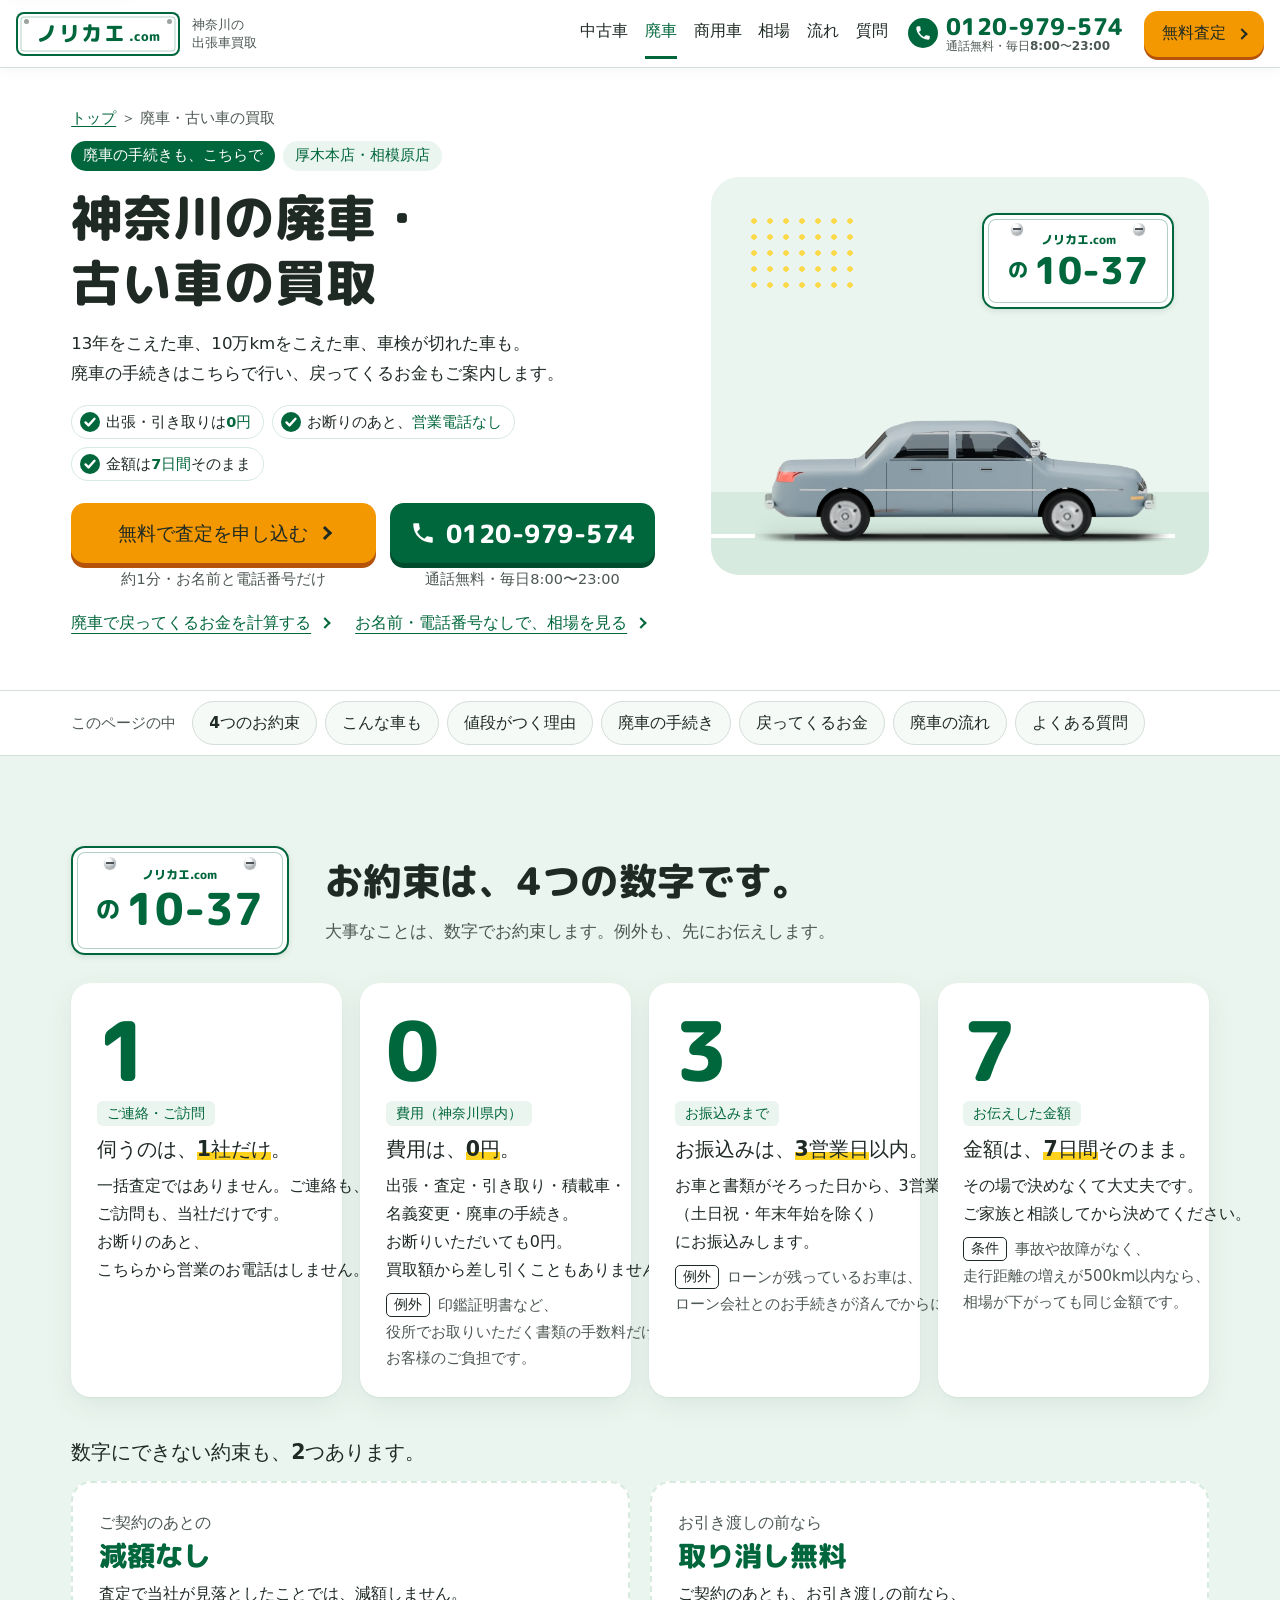
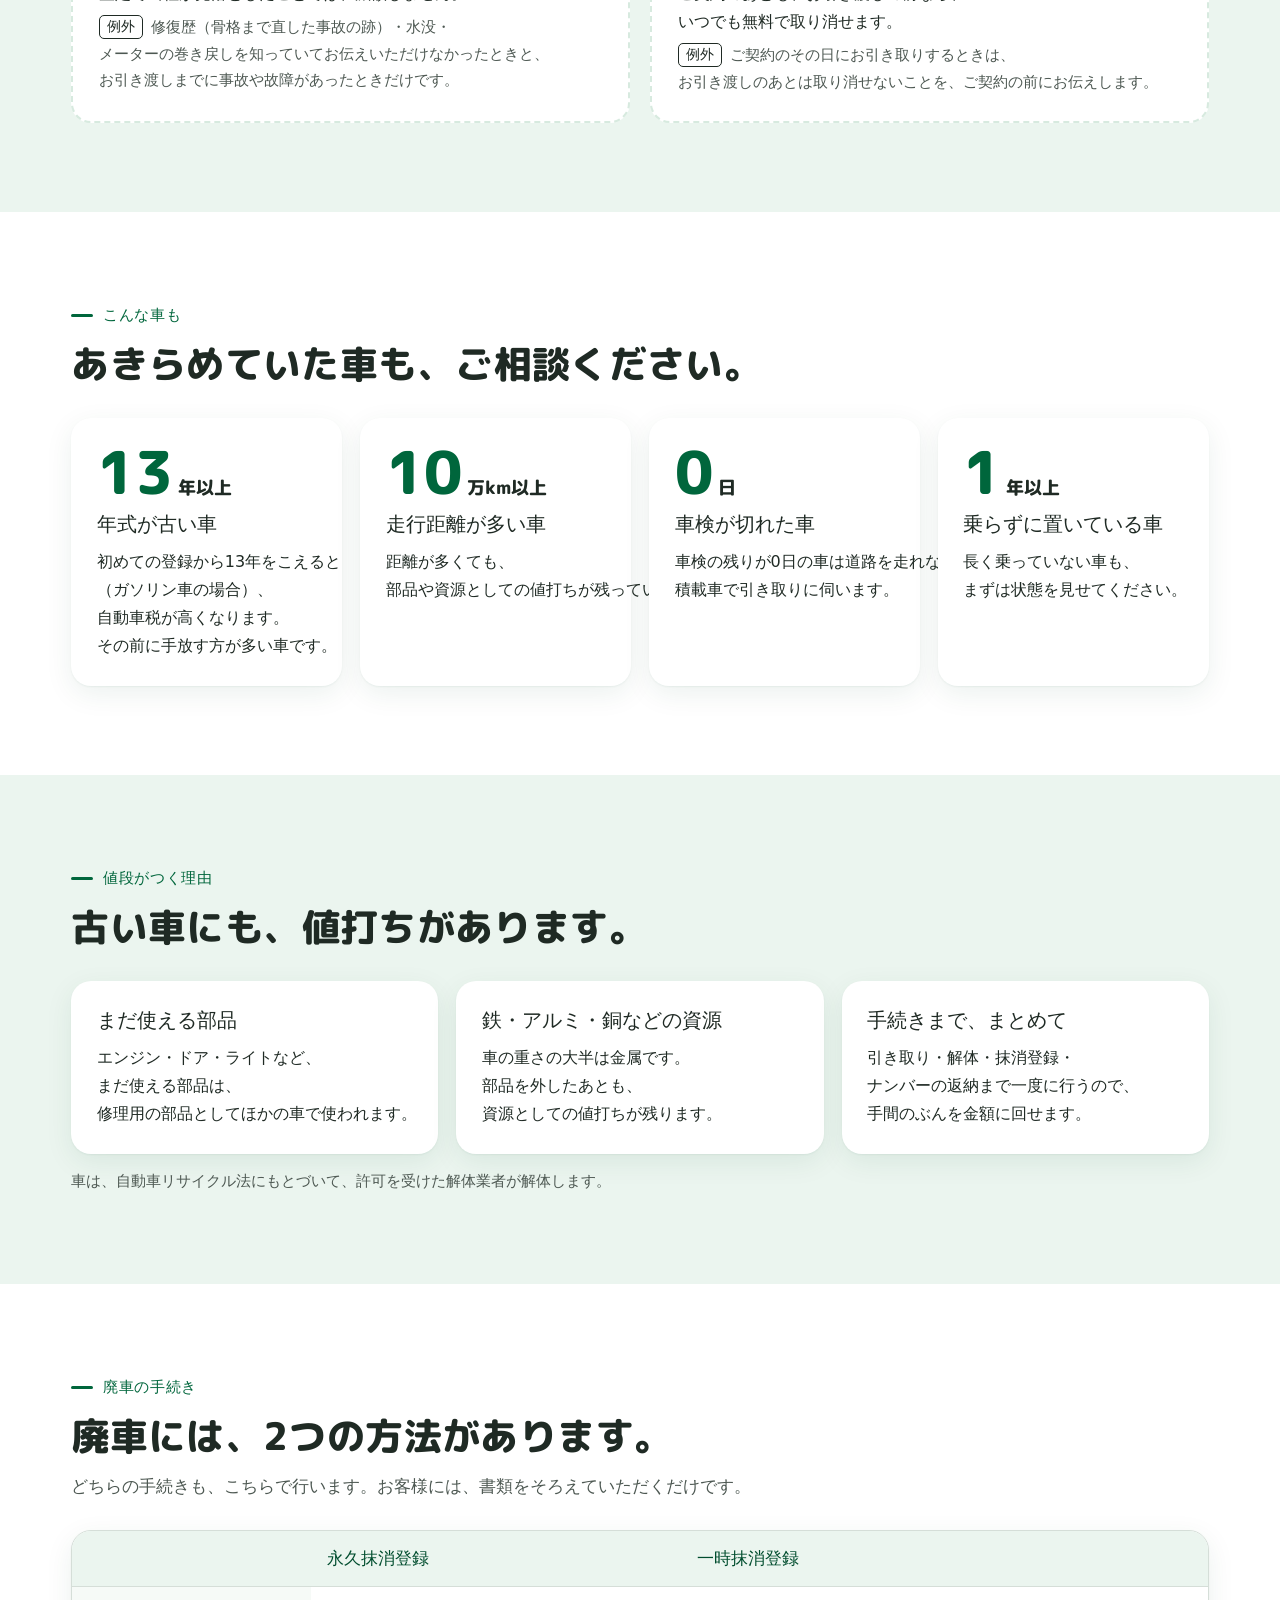
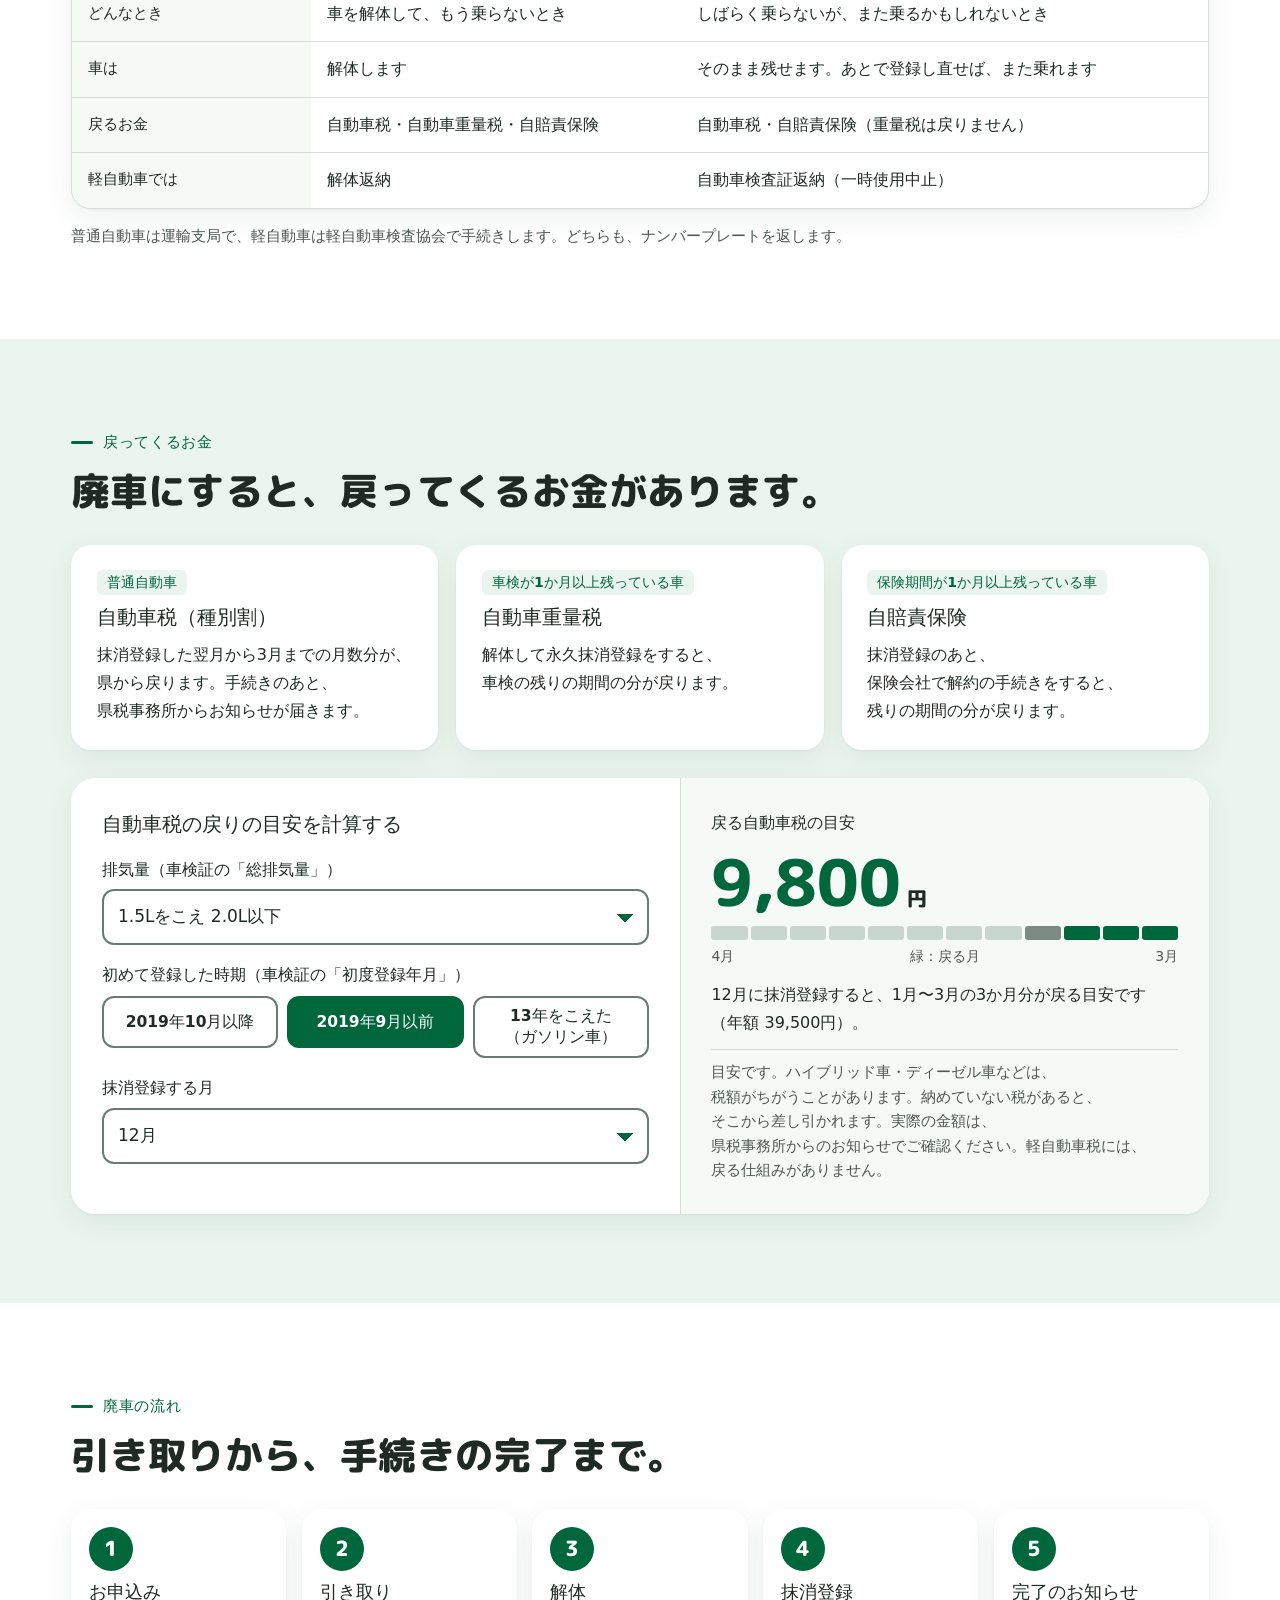
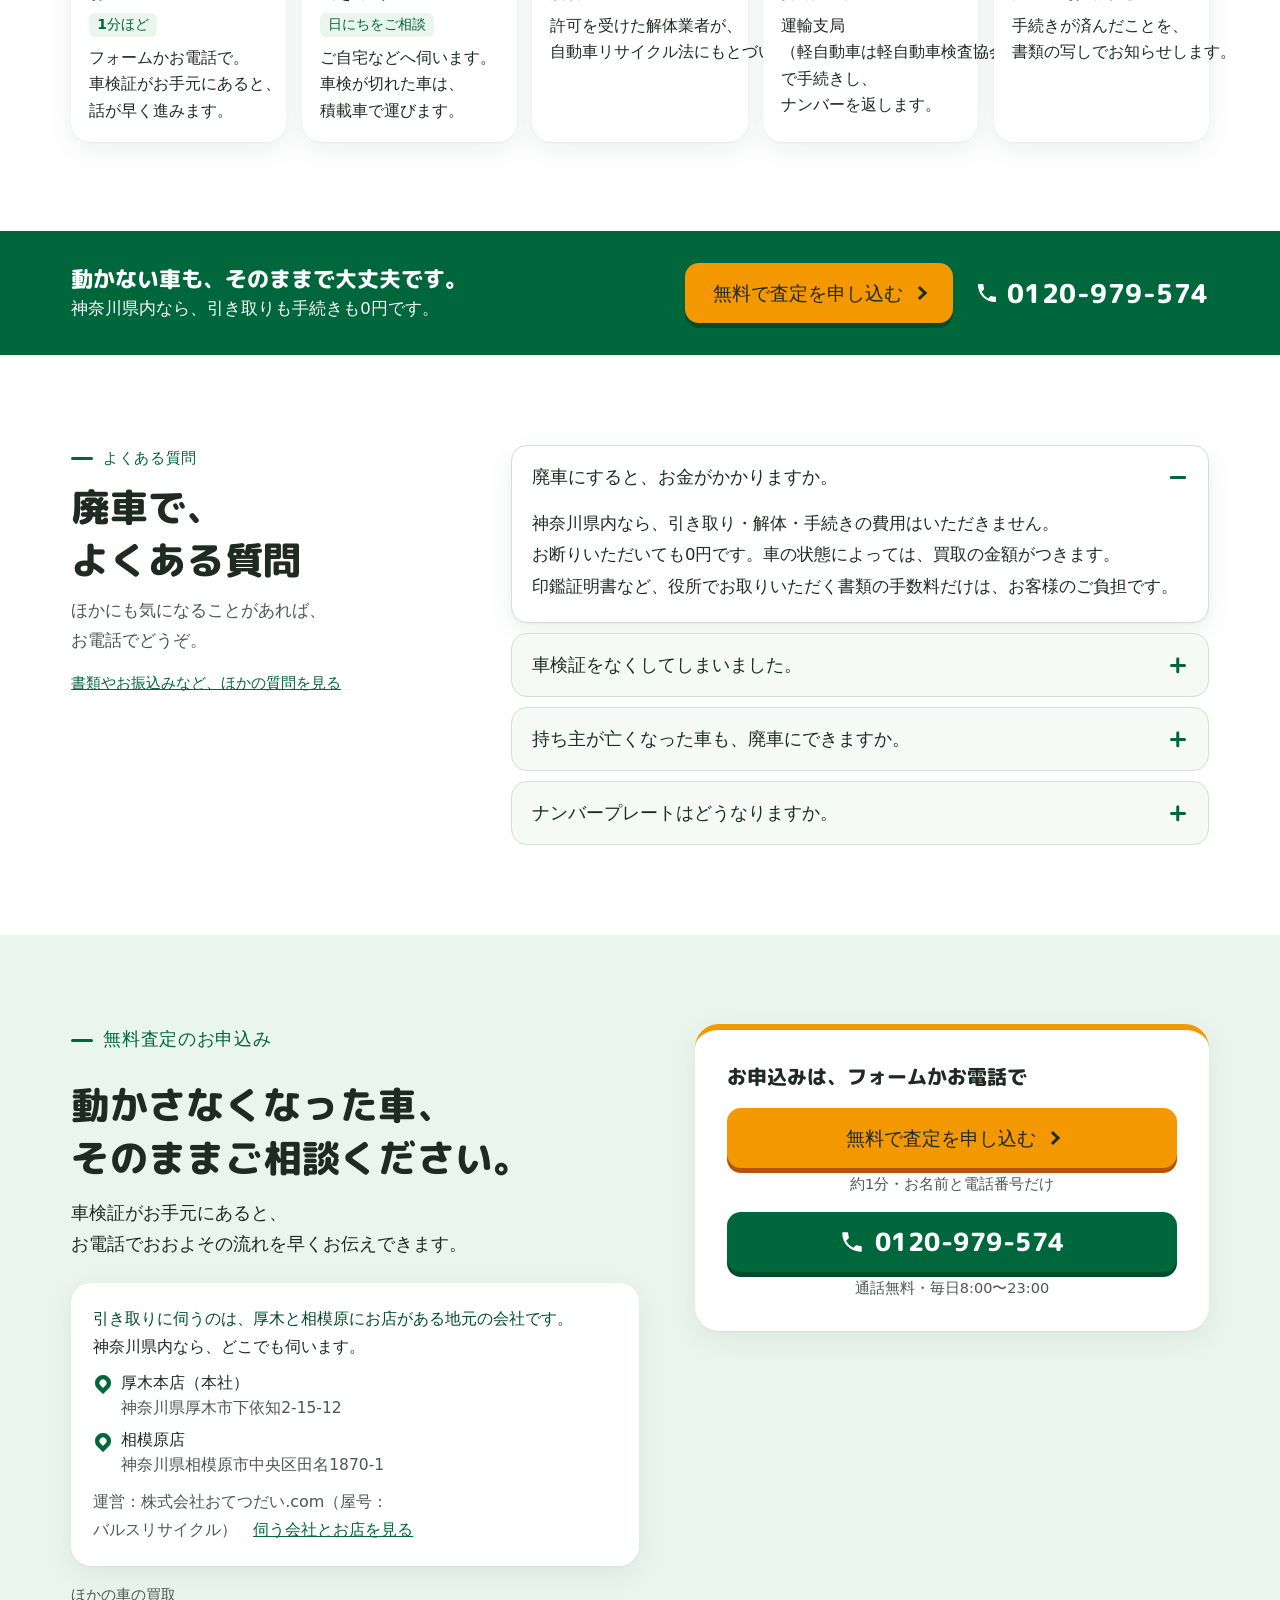
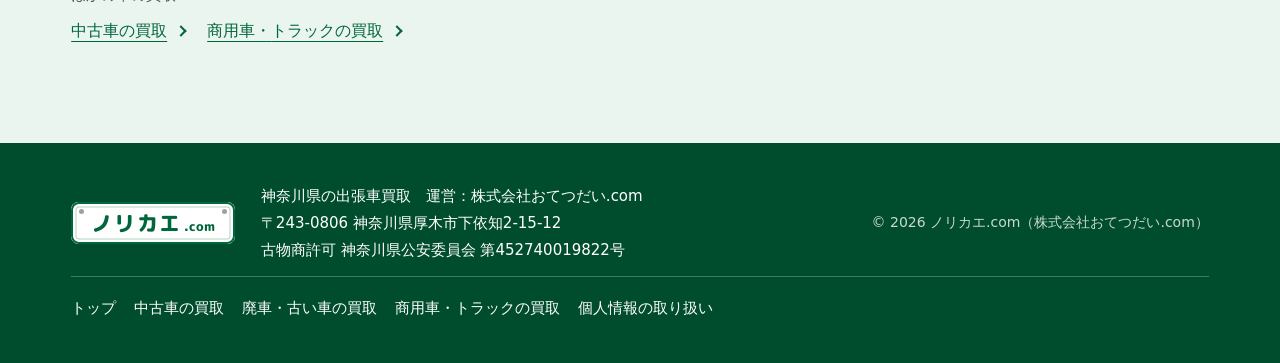
==== haisha.html @ e05e596d "ノリカエ.com 確認用ページ（第12版・写真の切りかえ3.8秒） Co-Authored-By: Claude Opus 5.5 <noreply@anthropic.com>" ====
<!doctype html>
<html lang="ja" class="no-line">
<head>
<meta charset="utf-8">
<meta name="viewport" content="width=device-width,initial-scale=1,viewport-fit=cover">
<title>神奈川の廃車買取｜厚木・相模原から引き取り0円｜ノリカエ.com</title>
<meta name="claude:viewport-fit-sides" content="cover">
<meta name="description" content="神奈川県の廃車買取。厚木本店・相模原店から県内どこでも伺い、動かない車も引き取り0円。13年をこえた車、10万kmをこえた車、車検が切れた車も買い取ります。廃車の手続き（抹消登録）はこちらで行い、戻ってくる自動車税などもご案内します。運営：株式会社おてつだい.com">
<meta property="og:type" content="website">
<meta property="og:site_name" content="ノリカエ.com">
<meta property="og:locale" content="ja_JP">
<meta property="og:title" content="神奈川の廃車買取｜厚木・相模原から引き取り0円｜ノリカエ.com">
<meta property="og:description" content="厚木本店・相模原店から、神奈川県内どこでも伺います。動かない車も引き取り0円。廃車の手続きと、戻ってくるお金もご案内します。">
<meta name="robots" content="noindex,nofollow">
<link rel="icon" href="assets/icon.svg" type="image/svg+xml">
<link rel="preconnect" href="https://fonts.googleapis.com">
<link rel="preconnect" href="https://fonts.gstatic.com" crossorigin>
<link rel="stylesheet" href="https://fonts.googleapis.com/css2?family=M+PLUS+Rounded+1c:wght@800&display=swap">
<link rel="stylesheet" href="assets/site.css">
<link rel="stylesheet" href="assets/page.css">
<script>(function(){var d=document.documentElement,c=navigator.connection;d.lang=d.lang||'ja';d.classList.add('js','no-line');if(c&&c.saveData)d.classList.add('save');if(matchMedia('(prefers-reduced-motion: no-preference)').matches&&!(c&&c.saveData))d.classList.add('motion')})();</script>
</head>
<body data-kind="廃車・動かない車">

<svg width="0" height="0" style="position:absolute" aria-hidden="true"><symbol id="i-tel" viewBox="0 0 24 24"><path d="M6.6 10.8a15.2 15.2 0 0 0 6.6 6.6l2.2-2.2c.3-.3.7-.4 1-.2 1.1.4 2.3.6 3.6.6.6 0 1 .4 1 1V20c0 .6-.4 1-1 1A17 17 0 0 1 3 4c0-.6.4-1 1-1h3.5c.6 0 1 .4 1 1 0 1.3.2 2.5.6 3.6.1.3 0 .7-.2 1z" fill="currentColor"/></symbol></svg>

<a class="skip" href="#main">本文へ移動</a>

<header class="bar">
  <a class="bar-logo" href="index.html" aria-label="ノリカエ.com トップページへ">
    <span class="logo" aria-hidden="true"><i></i><i></i><span class="logo-t">ノリカエ<small>.com</small></span></span>
    <span class="bar-by">神奈川の<br>出張車買取</span>
  </a>
  <nav class="bar-nav" aria-label="サイトの案内">
    <a href="usedcar.html">中古車</a><a href="haisha.html" aria-current="page">廃車</a><a href="truck.html">商用車</a><a href="index.html#price">相場</a><a href="index.html#flow">流れ</a><a href="index.html#faq">質問</a>
  </nav>
  <a class="bar-tel" href="tel:0120979574" data-track="tel"><svg class="ic" aria-hidden="true"><use href="#i-tel"/></svg><span><span class="tel-no">0120-979-574</span><small>通話無料・毎日8:00〜23:00</small></span></a>
  <a class="btn btn-go bar-cta" href="index.html#apply" data-apply>無料査定</a>
  <a class="bar-call" href="tel:0120979574" data-track="tel"><svg class="ic" aria-hidden="true"><use href="#i-tel"/></svg><span>電話</span></a>
  <details class="bar-menu">
    <summary>メニュー</summary>
    <nav class="bar-panel" aria-label="メニュー"><a href="index.html">トップ</a><a href="index.html#price">相場を見る</a><a href="index.html#shop">伺う会社とお店</a><a href="usedcar.html">中古車の買取</a><a href="haisha.html" aria-current="page">廃車・古い車の買取</a><a href="truck.html">商用車・トラックの買取</a><a href="index.html#flow">売るまでの流れ</a><a href="index.html#area">伺える地域</a><a href="index.html#faq">よくある質問</a><a href="index.html#company">運営会社</a></nav>
  </details>
</header>

<main id="main">

<section class="phero" aria-labelledby="page-title">
  <div class="wrap ph-grid">
    <div class="ph-copy">
      <p class="crumbs"><a href="index.html">トップ</a> ＞ 廃車・古い車の買取</p>
      <p class="ph-tag"><span>廃車の手続きも、こちらで</span><span>厚木本店・相模原店</span></p>
      <h1 id="page-title">神奈川の廃車・古い車の買取</h1>
      <p class="ph-lead">13年をこえた車、10万kmをこえた車、車検が切れた車も。廃車の手続きはこちらで行い、戻ってくるお金もご案内します。</p>
      <ul class="trust" aria-label="ノリカエ.comのお約束から">
        <li>出張・引き取りは<b>0円</b></li><li>お断りのあと、<b>営業電話なし</b></li><li>金額は<b>7日間</b>そのまま</li>
      </ul>
      <div class="ph-acts">
        <div class="act">
          <a class="btn btn-go" href="index.html#apply" data-apply>無料で査定を申し込む</a>
          <p class="act-note">約1分・お名前と電話番号だけ</p>
        </div>
        <div class="act">
          <a class="btn btn-tel" href="tel:0120979574" data-track="tel"><svg class="ic" aria-hidden="true"><use href="#i-tel"/></svg><span class="tel-no">0120-979-574</span></a>
          <p class="act-note">通話無料・毎日8:00〜23:00<span class="night" hidden>（ただいま受付時間外です。フォームは24時間受け付けます）</span></p>
        </div>
      </div>
      <p class="ph-links"><a href="#refund">廃車で戻ってくるお金を計算する</a><a href="index.html#price">お名前・電話番号なしで、相場を見る</a></p>
    </div>
    <div class="ph-art" aria-hidden="true">
      <i class="ph-dots"></i>
      <div class="pl pl-white ph-plate"><i class="bolt b-l"></i><i class="bolt b-r"></i><small>ノリカエ.com</small><b><span class="kana">の</span>10-37</b></div>
      <div class="ph-car ph-car-sedan"><div class="wcar" data-wheels="sedan"><img src="assets/img/sedan-side.webp" width="1400" height="443" alt=""></div></div>
    </div>
  </div>
</section>

<nav class="pnav" aria-label="このページの中">
  <div class="wrap pnav-in">
    <p class="pnav-t">このページの中</p>
    <ul><li><a href="#promise">4つのお約束</a></li><li><a href="#target">こんな車も</a></li><li><a href="#why">値段がつく理由</a></li><li><a href="#procedure">廃車の手続き</a></li><li><a href="#refund">戻ってくるお金</a></li><li><a href="#steps">廃車の流れ</a></li><li><a href="#faq">よくある質問</a></li></ul>
  </div>
</nav>

<section class="promise sec s-mint" id="promise" aria-labelledby="promise-title">
  <div class="wrap">
    <div class="pr-head">
      <div class="pl pl-white pr-plate" aria-hidden="true"><i class="bolt b-l"></i><i class="bolt b-r"></i><small>ノリカエ.com</small><b><span class="kana">の</span>10-37</b></div>
      <div>
        <h2 id="promise-title">お約束は、4つの数字です。</h2>
        <p class="sub">大事なことは、数字でお約束します。例外も、先にお伝えします。</p>
      </div>
    </div>

    <div class="dgs">
      <article class="dg">
        <div class="dg-num" aria-hidden="true" data-final="1">1</div>
        <p class="dg-tag">ご連絡・ご訪問</p>
        <h3>伺うのは、<span class="mk">1社だけ</span>。</h3>
        <p>一括査定ではありません。ご連絡も、ご訪問も、当社だけです。お断りのあと、こちらから営業のお電話はしません。</p>
      </article>
      <article class="dg">
        <div class="dg-num" aria-hidden="true" data-final="0">0</div>
        <p class="dg-tag">費用（神奈川県内）</p>
        <h3>費用は、<span class="mk">0円</span>。</h3>
        <p>出張・査定・引き取り・積載車・名義変更・廃車の手続き。お断りいただいても0円。買取額から差し引くこともありません。</p>
        <p class="ex"><b>例外</b>印鑑証明書など、役所でお取りいただく書類の手数料だけは、お客様のご負担です。</p>
      </article>
      <article class="dg">
        <div class="dg-num" aria-hidden="true" data-final="3">3</div>
        <p class="dg-tag">お振込みまで</p>
        <h3>お振込みは、<span class="mk">3営業日</span>以内。</h3>
        <p>お車と書類がそろった日から、3営業日以内（土日祝・年末年始を除く）にお振込みします。</p>
        <p class="ex"><b>例外</b>ローンが残っているお車は、ローン会社とのお手続きが済んでからになります。</p>
      </article>
      <article class="dg">
        <div class="dg-num" aria-hidden="true" data-final="7">7</div>
        <p class="dg-tag">お伝えした金額</p>
        <h3>金額は、<span class="mk">7日間</span>そのまま。</h3>
        <p>その場で決めなくて大丈夫です。ご家族と相談してから決めてください。</p>
        <p class="ex"><b>条件</b>事故や故障がなく、走行距離の増えが500km以内なら、相場が下がっても同じ金額です。</p>
      </article>
    </div>

    <div class="pr-more">
      <h3 class="pr-more-title">数字にできない約束も、2つあります。</h3>
      <div class="pr-more-grid">
        <div class="pm">
          <p class="pm-t">ご契約のあとの<b>減額なし</b></p>
          <p>査定で当社が見落としたことでは、減額しません。</p>
          <p class="ex"><b>例外</b>修復歴（骨格まで直した事故の跡）・水没・メーターの巻き戻しを知っていてお伝えいただけなかったときと、お引き渡しまでに事故や故障があったときだけです。</p>
        </div>
        <div class="pm">
          <p class="pm-t">お引き渡しの前なら<b>取り消し無料</b></p>
          <p>ご契約のあとも、お引き渡しの前なら、いつでも無料で取り消せます。</p>
          <p class="ex"><b>例外</b>ご契約のその日にお引き取りするときは、お引き渡しのあとは取り消せないことを、ご契約の前にお伝えします。</p>
        </div>
      </div>
    </div>
  </div>
</section>

<section class="sec" id="target" aria-labelledby="target-title">
  <div class="wrap">
    <p class="kick">こんな車も</p>
    <h2 id="target-title">あきらめていた車も、ご相談ください。</h2>
    <div class="cards cards-4">
      <article class="card"><p class="big">13<small>年以上</small></p><h3>年式が古い車</h3><p>初めての登録から13年をこえると（ガソリン車の場合）、自動車税が高くなります。その前に手放す方が多い車です。</p></article>
      <article class="card"><p class="big">10<small>万km以上</small></p><h3>走行距離が多い車</h3><p>距離が多くても、部品や資源としての値打ちが残っています。</p></article>
      <article class="card"><p class="big">0<small>日</small></p><h3>車検が切れた車</h3><p>車検の残りが0日の車は道路を走れないので、積載車で引き取りに伺います。</p></article>
      <article class="card"><p class="big">1<small>年以上</small></p><h3>乗らずに置いている車</h3><p>長く乗っていない車も、まずは状態を見せてください。</p></article>
    </div>
  </div>
</section>

<section class="sec s-mint" id="why" aria-labelledby="why-title">
  <div class="wrap">
    <p class="kick">値段がつく理由</p>
    <h2 id="why-title">古い車にも、値打ちがあります。</h2>
    <div class="cards">
      <article class="card"><h3>まだ使える部品</h3><p>エンジン・ドア・ライトなど、まだ使える部品は、修理用の部品としてほかの車で使われます。</p></article>
      <article class="card"><h3>鉄・アルミ・銅などの資源</h3><p>車の重さの大半は金属です。部品を外したあとも、資源としての値打ちが残ります。</p></article>
      <article class="card"><h3>手続きまで、まとめて</h3><p>引き取り・解体・抹消登録・ナンバーの返納まで一度に行うので、手間のぶんを金額に回せます。</p></article>
    </div>
    <p class="note">車は、自動車リサイクル法にもとづいて、許可を受けた解体業者が解体します。</p>
  </div>
</section>

<section class="sec" id="procedure" aria-labelledby="procedure-title">
  <div class="wrap">
    <p class="kick">廃車の手続き</p>
    <h2 id="procedure-title">廃車には、2つの方法があります。</h2>
    <p class="sub">どちらの手続きも、こちらで行います。お客様には、書類をそろえていただくだけです。</p>
    <div class="tbl-wrap">
      <table class="tbl">
        <thead><tr><td></td><th scope="col">永久抹消登録</th><th scope="col">一時抹消登録</th></tr></thead>
        <tbody>
          <tr><th scope="row">どんなとき</th><td>車を解体して、もう乗らないとき</td><td>しばらく乗らないが、また乗るかもしれないとき</td></tr>
          <tr><th scope="row">車は</th><td>解体します</td><td>そのまま残せます。あとで登録し直せば、また乗れます</td></tr>
          <tr><th scope="row">戻るお金</th><td>自動車税・自動車重量税・自賠責保険</td><td>自動車税・自賠責保険（重量税は戻りません）</td></tr>
          <tr><th scope="row">軽自動車では</th><td>解体返納</td><td>自動車検査証返納（一時使用中止）</td></tr>
        </tbody>
      </table>
    </div>
    <p class="note">普通自動車は運輸支局で、軽自動車は軽自動車検査協会で手続きします。どちらも、ナンバープレートを返します。</p>
  </div>
</section>

<section class="sec s-mint" id="refund" aria-labelledby="refund-title">
  <div class="wrap">
    <p class="kick">戻ってくるお金</p>
    <h2 id="refund-title">廃車にすると、戻ってくるお金があります。</h2>
    <div class="cards">
      <article class="card"><span class="pill">普通自動車</span><h3>自動車税（種別割）</h3><p>抹消登録した翌月から3月までの月数分が、県から戻ります。手続きのあと、県税事務所からお知らせが届きます。</p></article>
      <article class="card"><span class="pill">車検が1か月以上残っている車</span><h3>自動車重量税</h3><p>解体して永久抹消登録をすると、車検の残りの期間の分が戻ります。</p></article>
      <article class="card"><span class="pill">保険期間が1か月以上残っている車</span><h3>自賠責保険</h3><p>抹消登録のあと、保険会社で解約の手続きをすると、残りの期間の分が戻ります。</p></article>
    </div>
    <div class="calc">
      <form class="calc-form" aria-label="自動車税の戻りの目安">
        <h3>自動車税の戻りの目安を計算する</h3>
        <div class="f">
          <label for="c-cc">排気量（車検証の「総排気量」）</label>
          <select id="c-cc" name="cc">
            <option value="0">1.0L以下</option><option value="1">1.0Lをこえ 1.5L以下</option><option value="2" selected>1.5Lをこえ 2.0L以下</option><option value="3">2.0Lをこえ 2.5L以下</option><option value="4">2.5Lをこえ 3.0L以下</option><option value="5">3.0Lをこえ 3.5L以下</option><option value="6">3.5Lをこえ 4.0L以下</option><option value="7">4.0Lをこえ 4.5L以下</option><option value="8">4.5Lをこえ 6.0L以下</option><option value="9">6.0Lをこえる</option>
          </select>
        </div>
        <fieldset>
          <legend>初めて登録した時期（車検証の「初度登録年月」）</legend>
          <div class="ch">
            <label><input type="radio" name="era" value="new" id="c-era-new"><span>2019年10月以降</span></label>
            <label><input type="radio" name="era" value="old" id="c-era-old" checked><span>2019年9月以前</span></label>
            <label><input type="radio" name="era" value="heavy" id="c-era-heavy"><span>13年をこえた（ガソリン車）</span></label>
          </div>
        </fieldset>
        <div class="f">
          <label for="c-month">抹消登録する月</label>
          <select id="c-month" name="month">
            <option value="0">4月</option><option value="1">5月</option><option value="2">6月</option><option value="3">7月</option><option value="4">8月</option><option value="5">9月</option><option value="6">10月</option><option value="7">11月</option><option value="8">12月</option><option value="9">1月</option><option value="10">2月</option><option value="11">3月</option>
          </select>
        </div>
      </form>
      <div class="calc-out">
        <p class="co-label">戻る自動車税の目安</p>
        <p class="co-yen" aria-hidden="true"><span class="odo-n" id="co-n"></span><small>円</small></p>
        <p class="vh" id="co-live" aria-live="polite"></p>
        <div>
          <div class="months" aria-hidden="true"><i></i><i></i><i></i><i></i><i></i><i></i><i></i><i></i><i></i><i></i><i></i><i></i></div>
          <p class="months-cap" aria-hidden="true"><span>4月</span><span>緑：戻る月</span><span>3月</span></p>
        </div>
        <p class="co-detail"></p>
        <p class="co-note">目安です。ハイブリッド車・ディーゼル車などは、税額がちがうことがあります。納めていない税があると、そこから差し引かれます。実際の金額は、県税事務所からのお知らせでご確認ください。軽自動車税には、戻る仕組みがありません。</p>
      </div>
    </div>
  </div>
</section>

<section class="sec" id="steps" aria-labelledby="steps-title">
  <div class="wrap">
    <p class="kick">廃車の流れ</p>
    <h2 id="steps-title">引き取りから、手続きの完了まで。</h2>
    <ol class="steps5">
      <li><b>お申込み</b><span class="when">1分ほど</span><span>フォームかお電話で。車検証がお手元にあると、話が早く進みます。</span></li>
      <li><b>引き取り</b><span class="when">日にちをご相談</span><span>ご自宅などへ伺います。車検が切れた車は、積載車で運びます。</span></li>
      <li><b>解体</b><span>許可を受けた解体業者が、自動車リサイクル法にもとづいて解体します。</span></li>
      <li><b>抹消登録</b><span>運輸支局（軽自動車は軽自動車検査協会）で手続きし、ナンバーを返します。</span></li>
      <li><b>完了のお知らせ</b><span>手続きが済んだことを、書類の写しでお知らせします。</span></li>
    </ol>
  </div>
</section>

<aside class="band" aria-label="お申込みのご案内">
  <div class="wrap band-in">
    <p><b>動かない車も、そのままで大丈夫です。</b>神奈川県内なら、引き取りも手続きも0円です。</p>
    <div class="band-acts">
      <a class="btn btn-go" href="index.html#apply" data-apply>無料で査定を申し込む</a>
      <a class="band-tel" href="tel:0120979574" data-track="tel"><svg class="ic" aria-hidden="true"><use href="#i-tel"/></svg><span class="tel-no">0120-979-574</span></a>
    </div>
  </div>
</aside>

<section class="faq sec" id="faq" aria-labelledby="faq-title">
  <div class="wrap faq-grid">
    <div class="faq-head">
      <p class="kick">よくある質問</p>
      <h2 id="faq-title">廃車で、よくある質問</h2>
      <p class="sub">ほかにも気になることがあれば、お電話でどうぞ。</p>
      <p class="note"><a href="index.html#faq">書類やお振込みなど、ほかの質問を見る</a></p>
    </div>
    <div class="faq-list">
      <details open><summary>廃車にすると、お金がかかりますか。</summary><p>神奈川県内なら、引き取り・解体・手続きの費用はいただきません。お断りいただいても0円です。車の状態によっては、買取の金額がつきます。印鑑証明書など、役所でお取りいただく書類の手数料だけは、お客様のご負担です。</p></details>
      <details><summary>車検証をなくしてしまいました。</summary><p>車検証は、運輸支局（軽自動車は軽自動車検査協会）で出し直せます。手続きもご案内します。</p></details>
      <details><summary>持ち主が亡くなった車も、廃車にできますか。</summary><p>はい。相続の書類が必要になります。どの書類が要るかを、一つずつご案内します。</p></details>
      <details><summary>ナンバープレートはどうなりますか。</summary><p>外す作業も、抹消登録のときに返す手続きも、こちらで行います。</p></details>
    </div>
  </div>
</section>

<section class="apply sec s-mint" id="apply" aria-labelledby="apply-title">
  <div class="wrap final-grid">
    <div class="final-copy">
      <p class="kick">無料査定のお申込み</p>
      <h2 id="apply-title">動かさなくなった車、そのままご相談ください。</h2>
      <p>車検証がお手元にあると、お電話でおおよその流れを早くお伝えできます。</p>
    </div>
    <div class="final-acts">
      <p class="final-acts-t">お申込みは、フォームかお電話で</p>
      <div class="act">
        <a class="btn btn-go" href="index.html#apply" data-apply>無料で査定を申し込む</a>
        <p class="act-note">約1分・お名前と電話番号だけ</p>
      </div>
      <div class="act">
        <a class="btn btn-tel" href="tel:0120979574" data-track="tel"><svg class="ic" aria-hidden="true"><use href="#i-tel"/></svg><span class="tel-no">0120-979-574</span></a>
        <p class="act-note">通話無料・毎日8:00〜23:00<span class="night" hidden>（ただいま受付時間外です。フォームは24時間受け付けます）</span></p>
      </div>
      <a class="btn btn-line" href="#line" data-line>LINEで写真を送って相談</a>
    </div>
    <div class="final-more">
      <div class="final-shop">
        <p><b>引き取りに伺うのは、厚木と相模原にお店がある地元の会社です。</b>神奈川県内なら、どこでも伺います。</p>
        <ul class="shops">
          <li><b>厚木本店（本社）</b><span>神奈川県厚木市<span class="nw">下依知2-15-12</span></span></li>
          <li><b>相模原店</b><span>神奈川県相模原市中央区<span class="nw">田名1870-1</span></span></li>
        </ul>
        <p class="note">運営：株式会社おてつだい.com（屋号：バルスリサイクル）　<a href="index.html#shop">伺う会社とお店を見る</a></p>
      </div>
      <nav class="others" aria-label="ほかの車の買取">
        <p>ほかの車の買取</p>
        <a href="usedcar.html">中古車の買取</a><a href="truck.html">商用車・トラックの買取</a>
      </nav>
    </div>
  </div>
</section>

</main>

<footer class="foot">
  <div class="wrap foot-in">
    <span class="logo" aria-hidden="true"><i></i><i></i><span class="logo-t">ノリカエ<small>.com</small></span></span>
    <p>神奈川県の出張車買取　運営：株式会社おてつだい.com<br>〒243-0806 神奈川県厚木市<span class="nw">下依知2-15-12</span><br>古物商許可 神奈川県公安委員会 第452740019822号</p>
    <p class="foot-c">© 2026 ノリカエ.com（株式会社おてつだい.com）</p>
    <nav class="foot-nav" aria-label="ページの一覧"><a href="index.html">トップ</a><a href="usedcar.html">中古車の買取</a><a href="haisha.html" aria-current="page">廃車・古い車の買取</a><a href="truck.html">商用車・トラックの買取</a><a href="privacy.html">個人情報の取り扱い</a></nav>
  </div>
</footer>

<nav class="dock" aria-label="ご相談">
  <a class="dock-tel" href="tel:0120979574" data-track="tel"><svg class="ic" aria-hidden="true"><use href="#i-tel"/></svg><span><b>電話する</b><small class="dock-hours">通話無料・8〜23時</small></span></a>
  <a class="dock-line" href="#line" data-line><span><b>LINE</b><small>写真で相談</small></span></a>
  <a class="dock-go" href="index.html#apply" data-apply><span><b>無料査定</b><small>約1分</small></span></a>
</nav>

<dialog class="dlg" id="dlg" aria-labelledby="dlg-title">
  <div class="dlg-head"><h2 id="dlg-title">無料査定のお申込み</h2><button class="dlg-close" type="button">閉じる</button></div>
  <div class="dlg-body" id="dlg-body"></div>
</dialog>

<script src="assets/phrase.js"></script>
<script src="assets/site.js"></script>
</body>
</html>
---- assets/site.css ----
/* ==== ノリカエ.com（第12版：白ナンバーの配色） ====
   考え方：白い地に、信頼の緑。押すところは、みかん色の1色だけ。墨は字だけに使い、面には使わない。
   黄はナンバーと、大事な数字の下のマーカーだけ。赤はエラーと「必須」だけ。
   ナンバー「の 10-37」は4つの約束（1社・0円・3営業日・7日間）。ロゴ・約束・お店の札など、小さな印として使う。
   個別ページだけの部品は assets/page.css にある。 */
:root{
  --white:#FFFFFF; --mint:#EBF5EF; --mint-2:#D7EADF; --paper:#F6FAF7;
  --green:#00663C; --green-d:#004D2E; --green-h:#0B7A47;
  --orange:#F39800; --orange-h:#F7A21B; --orange-d:#B45309;
  --yellow:#FFD21E; --cream:#FFF4D6;
  --ink:#1F2A24; --ink-2:#4D5852; --line:#D5DED8; --field:#6B7A72; --err:#C8281E;
  --f-round:"M PLUS Rounded 1c","Hiragino Maru Gothic ProN","BIZ UDPGothic",Meiryo,sans-serif;
  --f-body:"Hiragino Sans","Hiragino Kaku Gothic ProN","BIZ UDPGothic",Meiryo,system-ui,sans-serif;
  --bar:68px;
  --sec:clamp(52px,7vw,92px);
  --gl:max(16px, env(safe-area-inset-left, 0px));
  --gr:max(16px, env(safe-area-inset-right, 0px));
  --pad:clamp(16px,4vw,64px);
  --r:20px;
  --shadow:0 1px 2px rgba(0,77,46,.06),0 8px 28px rgba(0,77,46,.08);
  color-scheme:light;
}
*,*::before,*::after{box-sizing:border-box}
html{scroll-behavior:smooth;scroll-padding-top:calc(var(--bar) + 12px);-webkit-text-size-adjust:100%}
html:has(dialog[open]){overflow:hidden}
body{margin:0;background:var(--white);color:var(--ink);font:400 17px/1.8 var(--f-body);font-synthesis:none;-webkit-font-smoothing:antialiased}
body::before{content:"";position:fixed;inset:0 0 auto;height:env(safe-area-inset-top,0px);z-index:60;background:var(--white)}
h1,h2,h3,p,ol,ul,dl,dd,figure{margin:0}
ol,ul{padding:0;list-style:none}
h1,h2{font-family:var(--f-round);font-weight:800;line-height:1.38;letter-spacing:.01em;text-wrap:balance;word-break:auto-phrase}
h3{font-weight:700;line-height:1.5;text-wrap:balance;word-break:auto-phrase}
/* 日本語の折り返し：assets/phrase.js が文節の切れ目に <wbr> を入れたページだけ、語の途中で切らない */
html.phrase,html.phrase h1,html.phrase h2,html.phrase h3{word-break:keep-all;overflow-wrap:break-word}
p,li,dd,td,th,dt,summary,figcaption{text-wrap:pretty}
x-nb{white-space:nowrap}
img,svg,canvas{max-width:100%}
a{color:inherit}
a:hover{text-decoration-thickness:2px}
[hidden]{display:none!important}
:focus-visible{outline:3px solid var(--focus,var(--green));outline-offset:3px;border-radius:4px}
.vh{position:absolute!important;width:1px;height:1px;margin:-1px;padding:0;overflow:hidden;clip:rect(0 0 0 0);white-space:nowrap;border:0}
.skip{position:fixed;left:12px;top:-70px;z-index:90;background:var(--white);color:var(--ink);font-weight:700;padding:10px 16px;border-radius:8px;box-shadow:var(--shadow)}
.skip:focus{top:calc(10px + env(safe-area-inset-top,0px))}
.wrap{max-width:1240px;margin-inline:auto;padding-left:max(var(--pad),var(--gl));padding-right:max(var(--pad),var(--gr))}
.no-line [href="#line"]{display:none!important}
.tmp,.sample{display:inline-block;font:700 13.5px/1.6 var(--f-body);padding:0 7px;margin-left:8px;border-radius:5px;vertical-align:2px;white-space:nowrap;background:var(--cream);color:#6B4A00;border:1px dashed #8A6100}
.tel-no{font-family:var(--f-round);font-weight:800;letter-spacing:.02em;white-space:nowrap}
.ic{width:1.1em;height:1.1em;flex:none;fill:currentColor}
.mk{background:linear-gradient(transparent 64%,var(--yellow) 64%,var(--yellow) 94%,transparent 94%)}
.nw{white-space:nowrap}

/* ---- 章の共通 ---- */
.sec{padding-block:var(--sec)}
.s-mint{background:var(--mint)}
.s-paper{background:var(--paper)}
.kick{display:flex;align-items:center;gap:10px;margin-bottom:8px;font-weight:700;font-size:15px;color:var(--green);letter-spacing:.04em}
.kick::before{content:"";width:22px;height:3px;border-radius:2px;background:var(--green)}
.sec h2,.doc h1{font-size:clamp(27px,3vw,40px)}
.sub{margin-top:10px;font-size:clamp(16.5px,1.3vw,18.5px);color:var(--ink-2)}
.note{margin-top:14px;font-size:15px;color:var(--ink-2)}
.note a{color:var(--green);font-weight:700}

/* ---- ボタン：押すと沈む。申込みはみかん色、電話は緑 ---- */
.btn{display:inline-flex;align-items:center;justify-content:center;gap:10px;min-height:60px;padding:12px 28px;border:0;border-radius:14px;font:700 19px/1.3 var(--f-body);text-decoration:none;text-align:center;cursor:pointer;transition:transform .1s,box-shadow .1s,background-color .15s}
.btn-go,.btn-ink,.btn-ki{background:var(--orange);color:var(--ink);box-shadow:0 5px 0 var(--orange-d)}
.btn-go:hover,.btn-ink:hover,.btn-ki:hover{background:var(--orange-h)}
.btn-go::after,.btn-ink::after{content:"";width:10px;height:10px;border-top:3px solid currentColor;border-right:3px solid currentColor;transform:rotate(45deg);margin-left:2px;flex:none}
.btn-tel{background:var(--green);color:#fff;box-shadow:0 5px 0 var(--green-d);--focus:var(--green-d)}
.btn-tel:hover{background:var(--green-h)}
.btn-tel .tel-no{font-size:1.32em;line-height:1}
.btn-tel .ic{width:26px;height:26px}
.btn:active{transform:translateY(4px);box-shadow:0 1px 0 var(--orange-d)}
.btn-tel:active{box-shadow:0 1px 0 var(--green-d)}
.btn-line,.btn-line-o{background:var(--white);color:var(--ink);box-shadow:inset 0 0 0 2.5px #06C755;min-height:52px;font-size:17px}
.acts{display:flex;flex-wrap:wrap;gap:16px 18px;align-items:flex-start}
.act{display:grid;gap:6px;justify-items:center;min-width:0}
.act .btn{width:100%}
.act-note{font-size:14.5px;line-height:1.5;color:var(--ink-2);text-align:center}
.night{display:block;color:#6B4A00;font-weight:700}

/* ---- ナンバーの部品 ---- */
.pl{position:relative;display:grid;place-content:center;justify-items:center;gap:2px;aspect-ratio:2/1;max-width:100%;border-radius:clamp(10px,1.1vw,14px);background:var(--pb);color:var(--pi);box-shadow:inset 0 0 0 2px var(--pi),inset 0 0 0 6px var(--pb),inset 0 0 0 7px color-mix(in srgb,var(--pi) 30%,transparent),0 2px 6px rgba(0,77,46,.12);text-align:center}
.pl-white{--pb:#fff;--pi:var(--green)}
.pl-yellow{--pb:var(--yellow);--pi:var(--ink)}
.pl-green{--pb:var(--green);--pi:#fff}
.pl-black{--pb:var(--ink);--pi:var(--yellow)}
.pl-gray{--pb:#F1F4F2;--pi:var(--ink-2)}
.pl small{font:800 clamp(12px,.95vw,14px)/1.3 var(--f-round)}
.pl b{font:800 clamp(24px,2.6vw,38px)/1.1 var(--f-round)}
.bolt{position:absolute;width:clamp(9px,1vw,12px);aspect-ratio:1;border-radius:50%;background:radial-gradient(circle at 35% 30%,#fff 0 18%,#C5CACD 48%,#7B8287 100%);box-shadow:0 1px 1px rgba(0,0,0,.3)}
.bolt::after{content:"";position:absolute;left:16%;right:16%;top:50%;height:2px;margin-top:-1px;background:#4C5256}
.pl>.b-l{left:15%;top:10%}
.pl>.b-r{right:15%;top:10%}

/* ---- 上の帯（白） ---- */
.bar{position:fixed;top:env(safe-area-inset-top,0px);left:0;right:0;z-index:40;height:var(--bar);display:flex;align-items:center;gap:clamp(12px,1.6vw,24px);padding-left:max(16px,var(--gl));padding-right:max(16px,var(--gr));background:rgba(255,255,255,.97);border-bottom:1px solid var(--line);box-shadow:0 2px 12px rgba(0,77,46,.05)}
.bar-logo{flex:none;display:flex;align-items:center;gap:12px;text-decoration:none}
.logo{position:relative;display:grid;place-items:center;height:44px;padding:0 20px;background:#fff;color:var(--green);border-radius:8px;box-shadow:inset 0 0 0 2px var(--green),inset 0 0 0 4.5px #fff,inset 0 0 0 5.5px rgba(0,102,60,.3)}
.logo>i{position:absolute;top:7px;width:5px;height:5px;border-radius:50%;background:#9AA39E}
.logo>i:first-child{left:8px}.logo>i:nth-child(2){right:8px}
.logo-t{font:800 21px/1 var(--f-round);letter-spacing:.08em}
.logo-t small{font-size:.62em;letter-spacing:0;margin-left:.15em}
.bar-by{font-weight:700;font-size:13px;line-height:1.35;color:var(--ink-2)}
.bar-nav{display:flex;gap:clamp(10px,1.3vw,20px);margin-left:auto}
.bar-nav a{font-weight:700;font-size:15.5px;text-decoration:none;padding-block:10px;white-space:nowrap;border-bottom:3px solid transparent}
.bar-nav a:hover{border-bottom-color:var(--green);color:var(--green)}
.bar-tel{flex:none;display:flex;align-items:center;gap:8px;text-decoration:none;color:var(--green);line-height:1.1}
.bar-tel>span{display:grid}
.bar-tel .ic{width:30px;height:30px;padding:6px;border-radius:50%;background:var(--green);color:#fff}
.bar-tel .tel-no{font-size:23px}
.bar-tel small{font-size:12px;font-weight:700;color:var(--ink-2)}
.bar-cta{flex:none;min-height:46px;padding:8px 18px;font-size:16px;box-shadow:0 3px 0 var(--orange-d)}
.bar-cta::after{width:8px;height:8px;border-width:2.5px}
.bar-call{display:none;flex:none;align-items:center;gap:6px;min-height:44px;padding:6px 14px;border-radius:10px;background:var(--green);color:#fff;font-weight:700;font-size:15px;text-decoration:none}
.bar-call .ic{width:18px;height:18px}
.bar-menu{display:none;position:relative;flex:none}
.bar-menu summary{list-style:none;cursor:pointer;display:flex;align-items:center;min-height:44px;padding:6px 14px;border:2px solid var(--line);border-radius:10px;font-weight:700;font-size:15px;line-height:1;white-space:nowrap;background:#fff}
.bar-menu summary::-webkit-details-marker{display:none}
.bar-menu[open] summary{border-color:var(--green);color:var(--green)}
.bar-panel{position:absolute;right:0;top:calc(100% + 10px);width:min(290px,calc(100vw - 24px));display:grid;background:#fff;border:1px solid var(--line);border-radius:14px;padding:8px;box-shadow:var(--shadow)}
.bar-panel a{display:block;padding:11px 12px;font-weight:700;font-size:16px;line-height:1.4;text-decoration:none;border-radius:8px}
.bar-panel a:hover{background:var(--mint);color:var(--green)}

/* ---- 最初の画面：写真が1枚ずつ切りかわる ---- */
.hero{position:relative;padding-top:calc(var(--bar) + clamp(16px,3.4vh,40px));padding-bottom:clamp(28px,4vh,56px);background:#fff;overflow:hidden}
.hero-grid{display:grid;grid-template-columns:minmax(0,1fr)}
.hero-tag{display:flex;flex-wrap:wrap;gap:6px 8px;margin-bottom:14px;font:700 14.5px/1.5 var(--f-body);letter-spacing:0}
.hero-tag span{padding:4px 12px;border-radius:999px;background:var(--mint);color:var(--green)}
.hero-tag span:first-child{background:var(--green);color:#fff}
.hero h1{font-size:clamp(36px,4.5vw,62px);line-height:1.28;letter-spacing:.02em}
.ln{display:block;white-space:nowrap}
.lead{margin-top:14px;font-size:clamp(16.5px,1.35vw,19px);line-height:1.8;max-width:27em}
.trust{display:flex;flex-wrap:wrap;gap:8px;margin-top:16px}
.trust li{position:relative;display:block;padding:6px 12px 6px 34px;border-radius:999px;background:#fff;border:1.5px solid var(--mint-2);font-weight:700;font-size:14.5px;line-height:1.4;white-space:nowrap}
.trust li::before{position:absolute;left:8px;top:50%;margin-top:-10px}
.trust li::before,.apply-points li::before{content:"";flex:none;width:20px;height:20px;border-radius:50%;background:var(--green) url("data:image/svg+xml,%3Csvg xmlns='http://www.w3.org/2000/svg' viewBox='0 0 20 20'%3E%3Cpath d='M5.5 10.4l3 3 6-6.6' fill='none' stroke='%23fff' stroke-width='2.4' stroke-linecap='round' stroke-linejoin='round'/%3E%3C/svg%3E") center/100% no-repeat}
.trust b{color:var(--green)}
.hero-acts{margin-top:22px;display:grid;gap:12px}
.say{font-weight:700;font-size:clamp(17px,1.45vw,20px);line-height:1.5}
.hero .acts{display:grid;grid-template-columns:repeat(auto-fit,minmax(min(100%,264px),1fr));gap:12px 14px}
.hero .btn{padding-inline:20px;white-space:nowrap}
.hero-souba{justify-self:start;display:inline-flex;align-items:center;gap:10px;margin-top:16px;min-height:44px;font-weight:700;font-size:16px;color:var(--green);text-underline-offset:5px}
.hero-souba::after{content:"";width:8px;height:8px;border-right:2.5px solid currentColor;border-bottom:2.5px solid currentColor;transform:translateY(-3px) rotate(45deg)}

.show{position:relative;min-width:0;isolation:isolate}
.show::before{content:"";position:absolute;z-index:-1;right:-28px;top:-26px;width:72%;height:78%;border-radius:32px;background:var(--mint)}
.show::after{content:"";position:absolute;z-index:-1;left:-22px;bottom:12px;width:120px;height:120px;border-radius:50%;background:radial-gradient(circle,var(--yellow) 0 2.5px,transparent 3px) 0 0/16px 16px;opacity:.75}
.show-view{position:relative;aspect-ratio:4/3;border-radius:var(--r);overflow:hidden;background:var(--mint-2);box-shadow:var(--shadow);isolation:isolate}
.slide{position:absolute;inset:0;opacity:0;visibility:hidden}
.slide.is-on{opacity:1;visibility:visible;z-index:2}
.slide.is-off{opacity:1;visibility:visible;z-index:1}
.slide picture,.slide img{display:block;width:100%;height:100%}
.slide img{object-fit:cover;transform-origin:62% 58%}
.motion .slide{transition:opacity .9s ease,visibility 0s .9s}
.motion .slide.is-on{transition:opacity .9s ease,visibility 0s}
.motion .slide.is-off{transition:none}
.motion .slide.is-on img,.motion .slide.is-off img{animation:kb 5s ease-out forwards}
.motion .show.paused .slide img{animation-play-state:paused}
@keyframes kb{from{transform:scale(1)}to{transform:scale(1.06)}}
.slide figcaption{position:absolute;left:14px;top:14px;z-index:3;padding:7px 14px;border-radius:999px;background:rgba(255,255,255,.95);color:var(--green);font-weight:700;font-size:clamp(14.5px,1.2vw,17px);line-height:1.4;box-shadow:0 2px 10px rgba(0,0,0,.12)}
.show-ui{position:absolute;left:12px;bottom:10px;z-index:4;display:flex;align-items:center;gap:6px}
.show-dots{display:flex;gap:2px;padding:0 6px;border-radius:999px;background:rgba(255,255,255,.92)}
.show-dots button{width:26px;height:40px;padding:0;border:0;background:none;cursor:pointer;display:grid;place-items:center}
.show-dots button::before{content:"";width:9px;height:9px;border-radius:50%;background:#8C9A92;transition:width .3s,background-color .3s,border-radius .3s}
.show-dots button[aria-current="true"]::before{width:20px;border-radius:5px;background:var(--green)}
.show-pause{order:2;min-height:40px;padding:0 14px;border:0;border-radius:999px;background:rgba(255,255,255,.92);color:var(--ink);font:700 14px/1 var(--f-body);cursor:pointer}
.show-note{margin-top:6px;font-size:13px;color:var(--ink-2);text-align:right}

@media (min-width:900px){
  .hero{min-height:min(100svh,860px);display:grid;align-items:center}
  .hero-grid{width:100%;grid-template-columns:minmax(0,1.06fr) minmax(0,1fr);grid-template-rows:1fr repeat(5,auto) 1fr;column-gap:clamp(32px,4.4vw,72px)}
  .hero-grid>*{grid-column:1}
  .hero h1{grid-row:2}
  .lead{grid-row:3}
  .trust{grid-row:4}
  .hero-acts{grid-row:5}
  .hero-souba{grid-row:6}
  .show{grid-column:2;grid-row:1/-1;align-self:center}
}
@media (min-width:900px) and (max-height:800px){
  .hero h1{font-size:clamp(34px,min(4.4vw,7.2vh),58px)}
  .hero-tag{margin-bottom:10px}
  .lead{margin-top:10px;line-height:1.7}
  .trust{margin-top:12px}
  .hero-acts{margin-top:14px;gap:8px}
  .hero-souba{margin-top:6px}
}

/* ---- 相場 ---- */
.price-grid{display:grid;grid-template-columns:minmax(0,1fr) minmax(0,1fr);gap:clamp(28px,5vw,72px);align-items:center}
.est{display:grid;grid-template-columns:repeat(2,minmax(0,1fr));gap:14px 16px;margin-top:24px}
.f{display:grid;gap:5px;min-width:0}
.f label{font-weight:700;font-size:16px}
.req{display:inline-block;margin-left:8px;font-size:12.5px;line-height:1.6;padding:0 7px;border-radius:4px;background:var(--err);color:#fff;vertical-align:2px}
select,input[type=text],input[type=tel]{width:100%;min-height:56px;font:500 17px/1.4 var(--f-body);color:var(--ink);background:#fff;border:2px solid var(--field);border-radius:12px;padding:10px 14px}
select{appearance:none;-webkit-appearance:none;padding-right:40px;background-image:linear-gradient(45deg,transparent 50%,var(--green) 50%),linear-gradient(-45deg,transparent 50%,var(--green) 50%);background-size:8px 8px;background-position:calc(100% - 22px) 52%,calc(100% - 14px) 52%;background-repeat:no-repeat}
select:hover,input[type=text]:hover,input[type=tel]:hover{border-color:var(--green)}
input::placeholder{color:#66736C}
.est-out{display:grid;gap:12px;justify-items:start;background:#fff;border-radius:24px;padding:clamp(24px,3vw,40px);min-width:0;box-shadow:var(--shadow);border-top:6px solid var(--green)}
.est-label{font-weight:700;font-size:17px}
.odo{display:flex;flex-wrap:wrap;align-items:baseline;gap:0 10px;color:var(--green);font:800 clamp(52px,6vw,96px)/1 var(--f-round)}
.odo-n{display:inline-flex}
.dcol{display:inline-block;height:1em;overflow:hidden;font-variant-numeric:tabular-nums}
.dcol span{display:block;transition:transform .85s cubic-bezier(.17,.89,.26,1.08)}
.dcol i{display:block;height:1em;line-height:1;font-style:normal}
.odo-w{font-size:.5em}
.odo-u{font-size:.34em;color:var(--ink)}
.odo-c{display:inline-block;line-height:1}
.est-car{font-weight:700;font-size:17px}
.est-note{font-size:15px;line-height:1.75;color:var(--ink-2)}

/* ---- 伺う会社とお店 ---- */
.shop-grid{display:grid;grid-template-columns:minmax(0,1.15fr) minmax(0,.85fr);gap:clamp(28px,5vw,72px);align-items:center}
.shop-say{margin-top:14px;font-size:clamp(16.5px,1.3vw,18px);line-height:1.9;max-width:36em}
.facts{display:grid;grid-template-columns:repeat(2,minmax(0,1fr));gap:12px;margin-top:22px}
.facts div{background:var(--paper);border:1px solid var(--line);border-radius:14px;padding:12px 16px;min-width:0}
.facts dt{font-size:14px;font-weight:700;color:var(--green)}
.facts dd{font-weight:700;font-size:17px;line-height:1.5}
.facts dd small{display:block;font-weight:500;font-size:14.5px;color:var(--ink-2)}
.stores{display:grid;gap:18px}
.store{display:grid;grid-template-columns:clamp(130px,13vw,170px) minmax(0,1fr);grid-template-rows:auto 1fr;column-gap:18px;row-gap:4px;align-items:start;background:#fff;border:1px solid var(--line);border-radius:var(--r);padding:18px;box-shadow:var(--shadow)}
.store-pl{grid-row:1/span 2;width:100%}
.store-pl b{font-size:clamp(22px,2vw,30px)}
.store-pl small{display:none}
.store h3{font-size:18px}
.store p{font-size:15.5px;line-height:1.7;color:var(--ink-2)}

/* ---- 約束 ---- */
.pr-head{display:flex;flex-wrap:wrap;align-items:center;gap:16px clamp(20px,3vw,36px)}
.pr-plate{width:clamp(180px,17vw,230px);flex:none}
.pr-plate b{font-size:clamp(34px,3.4vw,46px);display:flex;align-items:center;gap:6px;white-space:nowrap}
.pr-plate .kana{font-size:.55em}
.pr-head>div:last-child{flex:1 1 300px;min-width:0}
.dgs{display:grid;grid-template-columns:repeat(4,minmax(0,1fr));gap:clamp(12px,1.4vw,20px);margin-top:28px}
.dg{display:grid;gap:8px;align-content:start;background:#fff;border-radius:var(--r);padding:clamp(18px,2vw,26px);box-shadow:var(--shadow);min-width:0}
.dg-num{font:800 clamp(64px,6.4vw,92px)/1 var(--f-round);color:var(--green);height:1.04em;overflow:hidden}
.roll{display:block}
.roll b{display:block;font-weight:inherit;height:1.04em;line-height:1.04}
.motion .roll{transition:transform 1.1s cubic-bezier(.2,.9,.25,1)}
.dg-tag{justify-self:start;font-weight:700;font-size:14px;line-height:1.6;padding:1px 10px;border-radius:6px;background:var(--mint);color:var(--green)}
.dg h3{font-size:clamp(19px,1.6vw,23px)}
.dg>p:not(.dg-tag){font-size:16px;line-height:1.75}
.ex{font-size:15px!important;line-height:1.75!important;color:var(--ink-2)}
.ex b{display:inline-block;margin-right:8px;font-size:13.5px;line-height:1.6;border:1.5px solid currentColor;border-radius:5px;padding:0 7px;vertical-align:1px;color:var(--ink)}
.pr-more{margin-top:clamp(24px,3.4vw,40px)}
.pr-more-title{font-size:clamp(19px,1.6vw,22px)}
.pr-more-grid{display:grid;grid-template-columns:repeat(2,minmax(0,1fr));gap:clamp(12px,1.6vw,20px);margin-top:14px}
.pm{display:grid;gap:6px;align-content:start;background:#fff;border-radius:var(--r);padding:clamp(18px,2vw,26px);border:2px dashed var(--mint-2);min-width:0}
.pm-t{font-weight:700;font-size:16px;color:var(--ink-2)}
.pm-t b{display:block;font:800 clamp(24px,2.2vw,30px)/1.3 var(--f-round);color:var(--green)}
.pm>p:not(.pm-t){font-size:16px;line-height:1.75}

/* ---- ちがい ---- */
.diff-grid{display:grid;grid-template-columns:minmax(0,.85fr) minmax(0,1.15fr);gap:clamp(28px,5vw,72px);align-items:center}
.phones{display:grid;grid-template-columns:auto 1fr;gap:clamp(24px,4vw,56px);margin-top:26px}
.ph-col p{font-weight:700;font-size:15px;margin-bottom:10px}
.ph-set{display:flex;flex-wrap:wrap;gap:12px}
.ph{position:relative;display:block;width:44px;height:78px;border:3px solid #9AA8A0;border-radius:11px;background:#F1F4F2}
.ph::before{content:"";position:absolute;left:50%;bottom:4px;width:12px;height:3px;margin-left:-6px;border-radius:2px;background:#9AA8A0}
.one .ph{border-color:var(--green);background:var(--mint)}
.one .ph::before{background:var(--green)}
.motion .diff.on .many .ph{animation:ring .5s ease-in-out 6}
.motion .diff.on .many .ph:nth-child(2){animation-delay:.12s}
.motion .diff.on .many .ph:nth-child(3){animation-delay:.24s}
.motion .diff.on .many .ph:nth-child(4){animation-delay:.07s}
.motion .diff.on .many .ph:nth-child(5){animation-delay:.31s}
@keyframes ring{0%,100%{transform:rotate(0)}20%{transform:rotate(-7deg)}60%{transform:rotate(7deg)}}
.cmp{width:100%;border-collapse:separate;border-spacing:0;font-size:16px;line-height:1.6;background:#fff;border:1px solid var(--line);border-radius:var(--r);overflow:hidden}
.cmp th,.cmp td{padding:14px;text-align:left;vertical-align:top;border-bottom:1px solid var(--line)}
.cmp tbody tr:last-child>*{border-bottom:0}
.cmp thead th{font-weight:700;font-size:15px;background:var(--paper)}
.cmp tbody th{font-weight:700;font-size:15px;width:22%}
.cmp .us{background:var(--mint);font-weight:700;color:var(--green-d)}
.cmp thead .us{background:var(--green);color:#fff}

/* ---- 小さな申込みの帯 ---- */
.band{background:var(--green);color:#fff;--focus:#fff}
.band-in{display:flex;flex-wrap:wrap;align-items:center;justify-content:space-between;gap:16px 28px;padding-block:clamp(22px,3vw,32px)}
.band p{font-size:16.5px;line-height:1.7;max-width:34em}
.band p b{display:block;font:800 clamp(19px,1.7vw,24px)/1.45 var(--f-round)}
.band-acts{display:flex;flex-wrap:wrap;align-items:center;gap:14px 22px}
.band-acts .btn{box-shadow:0 5px 0 rgba(0,0,0,.25)}
.band-tel{display:inline-flex;align-items:center;gap:8px;min-height:48px;text-decoration:none;font-size:26px}
.band-tel .ic{width:24px;height:24px}

/* ---- 買い取る車 ---- */
.bays{display:grid;grid-template-columns:repeat(4,minmax(0,1fr));gap:clamp(12px,1.4vw,20px);margin-top:28px}
.bay{display:grid;grid-template-rows:130px auto 1fr auto;gap:10px;background:#fff;border:1px solid var(--line);border-radius:var(--r);padding:16px clamp(16px,1.6vw,22px) 12px;min-width:0;overflow:hidden;box-shadow:var(--shadow)}
.bay .wcar{width:100%;max-width:230px;justify-self:center;align-self:end}
.wcar{position:relative}
.wcar img{display:block;width:100%;height:auto}
.wh{position:absolute;display:block;aspect-ratio:1;translate:-50% -50%;border-radius:50%;background-repeat:no-repeat;will-change:transform}
.wcar.spin .wh{animation:spin .34s linear infinite}
@keyframes spin{to{transform:rotate(360deg)}}
.motion .wcar.ready{transform:translateX(var(--from,-60vw))}
.motion .wcar.go{transform:none;transition:transform 1.2s cubic-bezier(.2,.8,.25,1)}
.bay h3{font-size:clamp(19px,1.55vw,22px);padding-top:10px;border-top:1px solid var(--line)}
.bay ul{display:grid;gap:3px;font-size:15.5px;line-height:1.6}
.bay li{position:relative;padding-left:18px}
.bay li::before{content:"";position:absolute;left:1px;top:.66em;width:8px;height:8px;border-radius:50%;background:var(--green)}
.bay-go{display:inline-flex;align-items:center;gap:6px;min-height:44px;font-weight:700;font-size:15.5px;color:var(--green);text-underline-offset:4px}
.family{margin-top:20px;padding:16px 20px;border-radius:16px;background:var(--cream);font-size:16.5px}
.family b{margin-right:8px;font-size:18px}
.family a{font-weight:700;margin-left:6px;white-space:nowrap;color:var(--green)}

/* ---- 流れ ---- */
.steps{display:grid;grid-template-columns:repeat(4,minmax(0,1fr));gap:clamp(12px,1.4vw,20px);margin-top:28px}
.step{position:relative;display:grid;gap:8px;align-content:start;background:#fff;border-radius:var(--r);padding:20px clamp(16px,1.6vw,22px);box-shadow:var(--shadow);min-width:0}
.step-no{display:grid;place-items:center;width:46px;height:46px;border-radius:50%;background:var(--green);color:#fff;font:800 22px/1 var(--f-round)}
.step h3{font-size:clamp(19px,1.55vw,22px)}
.step>p:not(.step-no){font-size:15.5px;line-height:1.7}
.you,.we{display:inline-block;font-size:13.5px;line-height:1.7;border-radius:5px;padding:0 8px;margin-right:8px}
.you{background:var(--cream);color:#6B4A00}
.we{background:var(--mint);color:var(--green)}

/* ---- 地域 ---- */
.area-grid{display:grid;grid-template-columns:minmax(0,.8fr) minmax(0,1.2fr);gap:clamp(28px,5vw,72px);align-items:start}
.areas{display:grid;grid-template-columns:repeat(2,minmax(0,1fr));gap:12px}
.ar{display:grid;gap:6px;align-content:start;background:var(--paper);border:1px solid var(--line);border-radius:16px;padding:14px 18px;min-width:0}
.ar h3{display:flex;flex-wrap:wrap;align-items:baseline;gap:4px 10px;font-size:18px;color:var(--green)}
.ar h3 small{font-size:12.5px;padding:0 8px;border-radius:5px;background:var(--green);color:#fff}
.ar p{font-size:15.5px;line-height:1.75}
.ar-home{grid-column:1/-1;background:var(--mint);border-color:var(--mint-2)}
.zip{display:grid;gap:8px;margin-top:22px;max-width:360px}
.zip label{font-weight:700}
.zip-out{font-weight:700;font-size:16px}
.zip-out:empty{display:none}
.zip-out.ok{color:var(--green)}
.zip-out.warn{color:#7A4A00}

/* ---- 質問 ---- */
.faq-grid{display:grid;grid-template-columns:minmax(0,.7fr) minmax(0,1.3fr);gap:clamp(24px,5vw,72px);align-items:start}
.faq-head{position:sticky;top:calc(var(--bar) + 24px)}
.faq-list{display:grid;gap:10px}
.faq-list details{background:var(--paper);border:1px solid var(--line);border-radius:16px;scroll-margin-top:calc(var(--bar) + 16px)}
.faq-list details[open]{background:#fff;box-shadow:var(--shadow)}
.faq-list summary{list-style:none;cursor:pointer;position:relative;padding:17px 56px 17px 20px;font-weight:700;font-size:17.5px;line-height:1.6}
.faq-list summary::-webkit-details-marker{display:none}
.faq-list summary::before,.faq-list summary::after{content:"";position:absolute;right:22px;top:50%;width:16px;height:2.5px;margin-top:-1px;border-radius:2px;background:var(--green);transition:transform .25s}
.faq-list summary::after{transform:rotate(90deg)}
.faq-list details[open] summary::after{transform:rotate(0)}
.faq-list details p{padding:0 22px 20px 20px;font-size:16.5px;line-height:1.9}
.motion .faq-list details[open] p{animation:rise .3s ease-out}
.faq-list .faq-more,.faq-list .faq-more[open]{background:none;border:0;box-shadow:none}
.faq-more>summary{display:inline-flex;align-items:center;min-height:48px;padding:8px 44px 8px 20px!important;border:2px solid var(--green);border-radius:999px;color:var(--green);background:#fff;font-size:16px!important}
.faq-more>summary::before,.faq-more>summary::after{right:18px!important}
.faq-more[open]>summary{display:none}
.faq-more>.faq-list{margin-top:0}
@keyframes rise{from{transform:translateY(-6px);opacity:.3}}

/* ---- 申込み ---- */
.apply-grid{display:grid;grid-template-columns:minmax(0,.85fr) minmax(0,1.15fr);gap:clamp(28px,5vw,72px);align-items:start}
.apply-copy{display:grid;gap:16px;justify-items:start;min-width:0}
.apply-copy>p{font-size:17.5px}
.apply-points{display:grid;gap:6px}
.apply-points li{position:relative;padding-left:30px;font-weight:700}
.apply-points li::before{position:absolute;left:0;top:.3em}
.apply-tel{display:grid;gap:6px;justify-items:start;margin-top:4px}
.apply-tel>p:first-child{font-weight:700}
.apply-tel .act-note{text-align:left}
.wz{display:grid;gap:16px;background:#fff;border-radius:24px;padding:clamp(18px,2.4vw,32px);box-shadow:var(--shadow);border-top:6px solid var(--orange)}
.wz-plate-wrap{perspective:900px;display:grid;justify-items:center}
.wz-plate{width:min(100%,300px);grid-template-columns:auto 1fr;grid-template-rows:auto 1fr;place-content:stretch;padding:12px 18px 10px;transition:background-color .3s,color .3s}
.wz-plate.flip{animation:flip .55s cubic-bezier(.3,.8,.3,1)}
@keyframes flip{from{transform:rotateX(-110deg)}}
.wz-top{grid-column:1/-1;font:800 18px/1.2 var(--f-round)}
.wz-kana{align-self:center;font:800 24px/1 var(--f-round);padding-right:6px}
.wz-num{display:flex;align-items:center;justify-content:center;font:800 clamp(48px,5.4vw,60px)/1 var(--f-round)}
.wz-num b{font:inherit;transition:opacity .3s,transform .35s cubic-bezier(.2,1.4,.4,1)}
.wz-num i{font-style:normal}
.js .wz-num b:not(.on){opacity:.16;transform:translateY(6px)}
.wz-plate .bolt{transition:transform .4s}
.wz-plate .b-tl{left:9%;top:9%}.wz-plate .b-tr{right:9%;top:9%}.wz-plate .b-bl{left:9%;bottom:9%}.wz-plate .b-br{right:9%;bottom:9%}
.wz-plate .bolt.on{transform:rotate(270deg)}
.wz-count{font-weight:700;font-size:15px;text-align:center;min-height:1.6em;color:var(--ink-2)}
.wz-step{border:0;margin:0;padding:0;display:grid;gap:12px;min-width:0}
.wz-step legend{padding:0 0 12px;font:800 clamp(22px,2vw,28px)/1.4 var(--f-round)}
.ch{display:grid;grid-template-columns:repeat(auto-fill,minmax(min(100%,112px),1fr));gap:9px}
.f-hint{display:block;font-weight:500;font-size:14px;color:var(--ink-2)}
.dlg .wz-step{scroll-margin-top:72px}
.ch-kind{grid-template-columns:repeat(2,minmax(0,1fr))}
.ch label{position:relative;cursor:pointer}
.ch input{position:absolute;inset:0;opacity:0;margin:0;cursor:pointer}
.ch span{text-wrap:balance;display:flex;align-items:center;justify-content:center;min-height:58px;padding:8px;border:2px solid var(--field);border-radius:12px;background:#fff;font-weight:700;font-size:16.5px;line-height:1.35;text-align:center;transition:background-color .12s,color .12s,border-color .12s}
.ch label:hover span{background:var(--mint);border-color:var(--green)}
.ch input:checked+span{background:var(--green);border-color:var(--green);color:#fff}
.ch input:focus-visible+span{outline:3px solid var(--green);outline-offset:3px}
.ch-kind label span{box-shadow:inset 0 -8px 0 var(--tone,transparent)}
.ch-kind label[data-tone=white] span{--tone:var(--line)}
.ch-kind label[data-tone=yellow] span{--tone:var(--yellow)}
.ch-kind label[data-tone=green] span{--tone:var(--green)}
.ch-kind label[data-tone=black] span,.ch-kind label[data-tone=gray] span{--tone:#9AA8A0}
.ch-kind input:checked+span{--tone:rgba(255,255,255,.35)}
.wz-contact{gap:14px}
.wz-check{display:flex;align-items:flex-start;gap:10px;font-size:16px;line-height:1.6;cursor:pointer}
.wz-check input{flex:none;width:24px;height:24px;margin:1px 0 0;accent-color:var(--green)}
.wz-trust{display:grid;gap:6px;background:var(--paper);border-radius:12px;padding:12px 16px;font-size:14.5px;line-height:1.75;color:var(--ink-2)}
.wz-trust b{color:var(--ink)}
.wz-trust a{color:var(--green);font-weight:700}
.wz-error{background:#FDECEA;border:2px solid var(--err);border-radius:12px;padding:12px 16px;font-size:16px;color:#7D160F}
.wz-error ul{margin-top:4px;padding-left:1.2em;list-style:disc}
[aria-invalid=true]{border-color:var(--err)!important}
.wz-send{width:100%}
.wz-nav{display:flex;flex-wrap:wrap;justify-content:space-between;gap:4px 10px;min-width:0}
.wz-back,.wz-next{min-height:48px;padding:8px 14px;font:700 16px/1.3 var(--f-body);color:var(--green);background:none;border:0;text-decoration:underline;text-underline-offset:4px;cursor:pointer}
.wz-next{margin-left:auto}
html:not(.js) .wz-nav{display:none}
.wz-done{display:grid;gap:14px;background:#fff;border-radius:24px;padding:clamp(20px,3vw,36px);box-shadow:var(--shadow);border-top:6px solid var(--green)}
.wz-done h3{font:800 clamp(24px,2.4vw,32px)/1.4 var(--f-round);color:var(--green)}
.wz-done ul{list-style:disc;padding-left:1.3em}
.dlg{width:min(680px,calc(100vw - 24px));max-height:calc(100dvh - 24px);padding:0;border:0;border-radius:24px;background:var(--mint);color:var(--ink)}
.dlg::backdrop{background:rgba(31,42,36,.55)}
.dlg[open]{animation:dlg .32s cubic-bezier(.2,.9,.3,1)}
@keyframes dlg{from{transform:translateY(36px) scale(.97);opacity:.4}}
.dlg-head{position:sticky;top:0;z-index:2;display:flex;align-items:center;justify-content:space-between;gap:12px;padding:12px 20px;background:var(--mint)}
.dlg-head h2{font-size:20px}
.dlg-close{min-height:44px;padding:6px 16px;font:700 16px/1 var(--f-body);color:var(--ink);background:#fff;border:2px solid var(--line);border-radius:10px;cursor:pointer}
.dlg-body{padding:0 20px 26px}
.dlg .wz,.dlg .wz-done{box-shadow:none}

/* ---- 会社・下 ---- */
.co{display:grid;grid-template-columns:repeat(2,minmax(0,1fr));column-gap:clamp(24px,4vw,60px);margin-top:22px;border-top:2px solid var(--green)}
.co div{display:grid;grid-template-columns:11.5em minmax(0,1fr);gap:10px;padding-block:12px;border-bottom:1px solid var(--line);font-size:16px;line-height:1.7}
.co dt{font-weight:700;font-size:15px;color:var(--green)}
.co dd{min-width:0;overflow-wrap:break-word}
.co a{color:var(--green)}
.foot{--focus:#fff;background:var(--green-d);color:#fff;padding-block:40px 34px}
.foot-in{display:flex;flex-wrap:wrap;align-items:center;gap:12px 26px;font-size:15px}
.foot .logo{height:42px}
.foot-c{margin-left:auto;font-size:14px;color:#C8D9CF}
.foot-nav{display:flex;flex-wrap:wrap;gap:4px 18px;width:100%;order:9;padding-top:12px;border-top:1px solid rgba(255,255,255,.25)}
.foot-nav a{display:inline-flex;align-items:center;min-height:40px;font-weight:700;font-size:15px;text-decoration:none}
.foot-nav a:hover{text-decoration:underline}

/* ---- スマホの下の帯 ---- */
.dock{display:none}
.dev-note{position:fixed;left:calc(10px + env(safe-area-inset-left,0px));bottom:calc(10px + env(safe-area-inset-bottom,0px));z-index:30;font-size:13px;line-height:1.6;max-width:min(320px,calc(100vw - 24px))}
.dev-note summary{display:inline-block;cursor:pointer;font-weight:700;background:var(--cream);color:#6B4A00;border:1px dashed #8A6100;border-radius:7px;padding:5px 11px;list-style:none}
.dev-note summary::-webkit-details-marker{display:none}
.dev-body{margin-top:6px;background:#fff;color:var(--ink);border:1px solid var(--line);border-radius:10px;padding:10px 12px;box-shadow:var(--shadow)}

/* ---- 個人情報のページ ---- */
.doc{padding:calc(var(--bar) + 48px) 0 80px;background:var(--white)}
.doc-body{display:grid;gap:26px;max-width:820px;margin-top:30px}
.doc-body h2{font:700 21px/1.5 var(--f-body);border-bottom:2px solid var(--green);padding-bottom:6px;margin-bottom:8px}
.doc-body ul{list-style:disc;padding-left:1.3em;display:grid;gap:4px}

/* ==== 画面の幅ごと ==== */
@media (max-width:1180px){
  .bar-nav{display:none}
  .bar-tel{margin-left:auto}
  .bar-menu{display:block}
}
@media (max-width:1100px){
  .dgs,.steps,.bays{grid-template-columns:repeat(2,minmax(0,1fr))}
}
@media (max-width:899px){
  /* スマホ・縦の画面：見出し → 写真 → 申込みボタン を1画面に。説明と安心の印はボタンの下 */
  .hero h1{order:1}
  .show{order:2;margin-top:16px}
  .hero-acts{order:3}
  .lead{order:4;margin-top:18px}
  .trust{order:5}
  .hero-souba{order:6}
  .show::before{right:-40px;top:-14px;width:60%;height:70%}
  .show::after{display:none}
  .price-grid,.shop-grid,.diff-grid,.area-grid,.faq-grid,.apply-grid,.pr-more-grid{grid-template-columns:minmax(0,1fr)}
  .faq-head{position:static}
  .co{grid-template-columns:minmax(0,1fr)}
}
@media (max-width:720px){
  :root{--bar:60px}
  body{padding-bottom:calc(76px + env(safe-area-inset-bottom,0px))}
  .bar{gap:8px}
  .logo{height:40px;padding:0 15px}
  .logo-t{font-size:18px}
  .bar-by,.bar-tel,.bar-cta{display:none}
  .bar-call{display:inline-flex;margin-left:auto}
  .btn{min-height:58px;font-size:18px;padding:10px 20px}
  .hero h1{font-size:clamp(31px,9.4vw,40px)}
  .hero-tag{font-size:13.5px;margin-bottom:12px}
  .lead{font-size:16.5px}
  .trust li{font-size:14px;padding:6px 12px 6px 32px}
  .trust li::before{width:18px;height:18px;margin-top:-9px}
  :root{--sec:46px}
  .hero{padding-top:calc(var(--bar) + 14px)}
  .hero-acts{margin-top:14px;gap:8px}
  .say{font-size:16.5px}
  .hero .acts{grid-template-columns:minmax(0,1fr);gap:10px}
  .act-note{font-size:14px}
  .show-view{aspect-ratio:3/2}
  .show-note{font-size:12px;margin-top:4px}
  .slide figcaption{left:10px;top:10px;font-size:14px;padding:5px 12px}
  .show-ui{left:8px;bottom:6px}
  .show-dots button{width:22px;height:36px}
  .show-pause{min-height:36px;padding:0 12px;font-size:13px}
  .sec h2{font-size:clamp(24px,7vw,28px)}
  .sub{font-size:16px}
  .est{grid-template-columns:minmax(0,1fr);gap:8px;margin-top:18px}
  .est .f{grid-template-columns:5.4em minmax(0,1fr);align-items:center;gap:8px}
  .est select{min-height:50px;font-size:16px}
  .est-out{gap:8px;padding:20px}
  .odo{font-size:52px}
  .est-note{font-size:14px;line-height:1.7}
  .shop-say{font-size:16px;line-height:1.8}
  .facts{gap:8px;margin-top:16px}
  .facts div{padding:9px 12px}
  .facts dt{font-size:13px}
  .facts dd{font-size:15.5px}
  .facts dd small{font-size:13px}
  .stores{gap:10px}
  .store{grid-template-columns:96px minmax(0,1fr);column-gap:12px;padding:12px}
  .store-pl b{font-size:18px}
  .store-pl .bolt{display:none}
  .store h3{font-size:16.5px}
  .store p{font-size:14.5px;line-height:1.6}
  .pr-head{gap:12px;flex-wrap:nowrap}
  .pr-plate{width:120px}
  .pr-plate b{font-size:24px}
  .pr-plate small{font-size:10px}
  .pr-plate .bolt{display:none}
  .pr-head .sub{font-size:15px;margin-top:6px}
  .dgs{margin-top:20px;gap:10px}
  .dgs,.steps,.bays{grid-template-columns:minmax(0,1fr)}
  .dg{grid-template-columns:auto minmax(0,1fr);column-gap:14px;row-gap:4px;padding:16px 18px}
  .dg-num{grid-row:1/span 2;align-self:center;font-size:56px}
  .dg>p:not(.dg-tag),.dg>.ex{grid-column:1/-1;font-size:15.5px}
  .dg h3{align-self:start;font-size:19px}
  .ex{font-size:14px!important;line-height:1.7!important}
  .pr-more-grid{gap:10px}
  .pm{padding:16px 18px}
  .pm-t{font-size:14.5px}
  .pm-t b{font-size:22px}
  .pm>p:not(.pm-t){font-size:15.5px}
  .phones{margin-top:18px}
  .bays{gap:10px;margin-top:20px}
  .bay{grid-template-columns:104px minmax(0,1fr);grid-template-rows:auto auto auto;column-gap:14px;row-gap:2px;padding:12px 14px 6px}
  .bay .wcar{grid-column:1;grid-row:1/span 3;align-self:center;width:104px}
  .bay h3{grid-column:2;grid-row:1;border-top:0;padding-top:0;align-self:end;font-size:17.5px}
  .bay ul{grid-column:2;grid-row:2;display:block;font-size:14.5px;line-height:1.6}
  .bay li{display:inline;padding-left:0}
  .bay li::before{content:none}
  .bay li:not(:last-child)::after{content:"・"}
  .bay-go{grid-column:2;grid-row:3;min-height:40px;font-size:14.5px}
  .family{font-size:15.5px;padding:14px 16px}
  .steps{gap:10px;margin-top:20px}
  .step{grid-template-columns:auto minmax(0,1fr);align-items:center;column-gap:12px;row-gap:4px;padding:14px 16px}
  .step-no{width:36px;height:36px;font-size:18px}
  .step h3{font-size:18px}
  .step>p:not(.step-no){grid-column:1/-1;font-size:15px;line-height:1.65}
  .areas{grid-template-columns:minmax(0,1fr);gap:8px}
  .ar{padding:12px 14px;gap:2px}
  .ar h3{font-size:16.5px}
  .ar p{font-size:14.5px;line-height:1.7}
  .zip{margin-top:16px}
  .ph{width:34px;height:auto;aspect-ratio:9/16;border-width:2.5px;border-radius:8px}
  .ph-col{min-width:0}
  .ph-set{gap:8px;flex-wrap:nowrap}
  .phones{gap:22px;grid-template-columns:auto minmax(0,1fr)}
  .cmp{border:0;background:none;border-radius:0}
  .cmp thead{display:none}
  .cmp,.cmp tbody,.cmp tr,.cmp th,.cmp td{display:block;width:auto}
  .cmp tr{display:grid;grid-template-columns:minmax(0,1fr) minmax(0,1fr);background:#fff;border:1px solid var(--line);border-radius:14px;overflow:hidden;margin-bottom:10px}
  .cmp tbody th{grid-column:1/-1;width:auto;padding:9px 14px;background:var(--paper)}
  .cmp td{border-bottom:0;padding:9px 14px;font-size:15px}
  .cmp td.us{grid-column:1/-1;font-size:16px;padding-block:10px}
  .cmp td.us::before{content:"ノリカエ.com";display:block;font-size:12.5px;color:var(--green)}
  .cmp td:not(.us)::before{display:block;font-weight:700;font-size:12.5px;color:var(--ink-2)}
  .cmp td:nth-child(3)::before{content:"一括査定サイト"}
  .cmp td:nth-child(4)::before{content:"ディーラーの下取り"}
  .band-in{flex-direction:column;align-items:stretch}
  .band-acts{flex-direction:column;align-items:stretch}
  .band-acts .btn{width:100%}
  .band-tel{justify-content:center}
  .faq-list summary{font-size:16.5px;padding:15px 50px 15px 16px}
  .faq-list summary::before,.faq-list summary::after{right:18px}
  .faq-list details p{padding:0 16px 18px}
  .apply-tel,.apply-tel .btn,.apply-copy .btn-line{width:100%}
  .apply-copy{gap:12px}
  .apply-copy>p{font-size:16px}
  .wz{padding:16px}
  .co{margin-top:16px}
  .co div{grid-template-columns:6.6em minmax(0,1fr);gap:8px;padding-block:9px;font-size:14.5px;line-height:1.6}
  .co dt{font-size:13.5px}
  .foot-c{margin-left:0}
  .dock{position:fixed;left:0;right:0;bottom:0;z-index:35;display:flex;gap:8px;padding:8px max(10px,var(--gr)) calc(8px + env(safe-area-inset-bottom,0px)) max(10px,var(--gl));background:rgba(255,255,255,.98);border-top:1px solid var(--line);box-shadow:0 -4px 18px rgba(0,77,46,.1);transform:translateY(110%);transition:transform .25s ease}
  .dock.on{transform:none}
  .dock a{flex:1 1 0;display:flex;align-items:center;justify-content:center;gap:8px;min-height:56px;padding:4px 8px;border-radius:12px;text-decoration:none;text-align:center;line-height:1.2}
  .dock a>span{display:grid}
  .dock b{font-size:17px}
  .dock small{font-size:12px;font-weight:700}
  .dock-tel{background:var(--green);color:#fff;box-shadow:0 3px 0 var(--green-d)}
  .dock-tel .ic{width:22px;height:22px}
  .dock-line{background:#fff;color:var(--ink);box-shadow:inset 0 0 0 2px #06C755}
  .dock-go{flex-grow:1.3!important;background:var(--orange);color:var(--ink);box-shadow:0 3px 0 var(--orange-d)}
  html{scroll-padding-bottom:calc(84px + env(safe-area-inset-bottom,0px))}
  .dev-note{bottom:calc(84px + env(safe-area-inset-bottom,0px))}
}
@media (max-width:380px){
  .hero h1{font-size:clamp(28px,9vw,34px)}
  .hero-tag span:last-child{display:none}
  .dock a{padding-inline:4px}
  .bar{gap:6px}
  .logo{padding:0 11px}
  .logo-t{font-size:16px;letter-spacing:.05em}
  .bar-call{padding:6px 10px}
  .bar-menu summary{padding:6px 10px}
  .wz-back,.wz-next{padding-inline:6px}
}
@media (prefers-reduced-motion:reduce){
  html{scroll-behavior:auto}
  .btn,.dcol span,.wz-num b,.wz-plate .bolt,.dock,.faq-list summary::after{transition:none}
  .wz-plate.flip,.dlg[open]{animation:none}
}
---- assets/page.css ----
/* ==== ノリカエ.com 個別ページ（中古車・廃車・商用車・個人情報）だけの部品 ====
   site.css のあとに読む。色・字・角丸・影は site.css の :root を使う。
   白い地とうすい緑の地を交互に。カードは白・角丸・やわらかい影。黒い面・墨の太い枠・墨のずらし影は使わない。
   黄はナンバーと数字のマーカーだけ。押すところはみかん色（.btn-go）、電話は緑（.btn-tel）。
   動きは html.motion があるときだけ。文字は隠さない（見えている状態から始める）。 */

main .sub{max-width:46em}
.nw{white-space:nowrap}

/* ---- 上の帯：今いるページ ---- */
.bar-nav a[aria-current="page"]{color:var(--green);border-bottom-color:var(--green)}
.bar-panel a[aria-current="page"]{background:var(--mint);color:var(--green)}

/* ---- 最初の章（白い地。右に車の絵） ---- */
.phero{position:relative;padding-top:calc(var(--bar) + clamp(20px,4.4vh,52px));padding-bottom:clamp(32px,5vh,60px);background:#fff;overflow:hidden}
.ph-grid{display:grid;grid-template-columns:minmax(0,1.08fr) minmax(0,.92fr);gap:clamp(28px,4.4vw,72px);align-items:center}
.ph-copy{min-width:0}
.crumbs{font-size:14.5px;line-height:1.5;color:var(--ink-2);margin-bottom:12px}
.crumbs a{color:var(--green);font-weight:700;text-underline-offset:3px}
.ph-tag{display:flex;flex-wrap:wrap;gap:6px 8px;font-weight:700;font-size:14.5px;line-height:1.5}
.ph-tag span{padding:4px 12px;border-radius:999px;background:var(--mint);color:var(--green)}
.ph-tag span:first-child{background:var(--green);color:#fff}
.phero h1{margin-top:14px;font-size:clamp(34px,3.9vw,54px);line-height:1.3;letter-spacing:.02em}
.ph-lead{margin-top:14px;font-size:clamp(16.5px,1.3vw,18.5px);line-height:1.8;max-width:30em}
.phero .trust{margin-top:16px}
.ph-acts{display:grid;grid-template-columns:minmax(0,1.15fr) minmax(0,1fr);gap:14px;margin-top:22px;max-width:620px}
.ph-note{margin-top:14px;max-width:620px;padding:10px 16px;border-radius:12px;background:var(--paper);border:1px solid var(--line);font-weight:700;font-size:15.5px;line-height:1.65}
.ph-links{display:flex;flex-wrap:wrap;gap:0 26px;margin-top:10px}
.ph-links a,.others a{display:inline-flex;align-items:center;gap:10px;min-height:44px;font-weight:700;font-size:16px;color:var(--green);text-underline-offset:5px}
.ph-links a::after,.others a::after{content:"";flex:none;width:8px;height:8px;border-top:2.5px solid currentColor;border-right:2.5px solid currentColor;transform:rotate(45deg)}

/* 車の絵：うすい緑の板と、細い道の線。車は1回だけ走って入ってくる（タイヤは site.js が回す） */
.ph-art{position:relative;min-width:0;aspect-ratio:5/4;border-radius:28px;background:var(--mint);overflow:hidden;isolation:isolate}
.ph-art::before{content:"";position:absolute;left:0;right:0;bottom:0;height:21%;background:var(--mint-2)}
.ph-art::after{content:"";position:absolute;left:0;right:0;bottom:10%;height:4px;margin-bottom:-2px;background:repeating-linear-gradient(90deg,#fff 0 44px,transparent 44px 84px)}
.ph-dots{position:absolute;left:7%;top:9%;width:112px;height:80px;background:radial-gradient(circle,var(--yellow) 0 2.5px,transparent 3px) 0 0/16px 16px;opacity:.8}
.ph-plate{position:absolute;z-index:1;right:7%;top:9%;width:clamp(150px,15vw,214px)}
.ph-plate b{display:flex;align-items:center;gap:6px;font-size:clamp(28px,2.9vw,40px)}
.ph-plate .kana{font-size:.55em}
.ph-car{position:absolute;z-index:2;left:50%;bottom:7%;width:84%;translate:-50% 0}
.ph-car-truck{width:72%}
.ph-car-sedan{width:86%}
@keyframes ph-drive{from{transform:translateX(-58%)}to{transform:none}}
.motion .phero .wcar{animation:ph-drive 1.2s cubic-bezier(.2,.8,.25,1)}

/* ---- ページの中の目次 ---- */
.pnav{background:#fff;border-top:1px solid var(--line);border-bottom:1px solid var(--line)}
.pnav-in{display:flex;align-items:center;gap:8px 16px;padding-block:10px}
.pnav-t{flex:none;font-weight:700;font-size:14.5px;color:var(--ink-2)}
.pnav ul{display:flex;flex-wrap:wrap;gap:8px;min-width:0}
.pnav li{flex:none}
.pnav a{display:inline-flex;align-items:center;min-height:44px;padding:6px 16px;border-radius:999px;background:var(--paper);border:1px solid var(--line);font-weight:700;font-size:15.5px;line-height:1.3;text-decoration:none;white-space:nowrap}
.pnav a:hover{background:var(--mint);border-color:var(--green);color:var(--green)}

/* ---- カード ---- */
.cards{display:grid;grid-template-columns:repeat(3,minmax(0,1fr));gap:clamp(12px,1.4vw,20px);margin-top:28px}
.cards-4{grid-template-columns:repeat(4,minmax(0,1fr))}
.cards-2{grid-template-columns:repeat(2,minmax(0,1fr))}
.cards-1{grid-template-columns:minmax(0,1fr)}
.card{display:grid;gap:8px;align-content:start;background:#fff;border-radius:var(--r);padding:clamp(18px,2vw,26px);box-shadow:var(--shadow);min-width:0}
.card h3{font-size:clamp(19px,1.55vw,22px)}
.card p{font-size:16px;line-height:1.75}
.card .big{font:800 clamp(48px,4.6vw,66px)/1 var(--f-round);color:var(--green)}
.card .big small{font-size:.3em;margin-left:5px;color:var(--ink)}
.pill{justify-self:start;font-weight:700;font-size:14px;line-height:1.6;padding:1px 10px;border-radius:6px;background:var(--mint);color:var(--green)}
.sub-h{margin-top:clamp(28px,3.4vw,40px);font-size:clamp(19px,1.6vw,22px)}
.sub-h+.cards{margin-top:14px}
.cards+.cards{margin-top:clamp(10px,1.4vw,20px)}
.no-card{box-shadow:none;border:2px dashed var(--mint-2)}
.no-card h3::before{content:"";display:inline-block;width:20px;height:20px;margin-right:8px;vertical-align:-3px;border-radius:50%;background:var(--paper) url("data:image/svg+xml,%3Csvg xmlns='http://www.w3.org/2000/svg' viewBox='0 0 20 20'%3E%3Cpath d='M6.5 6.5l7 7M13.5 6.5l-7 7' fill='none' stroke='%234D5852' stroke-width='2.2' stroke-linecap='round'/%3E%3C/svg%3E") center/100% no-repeat;box-shadow:inset 0 0 0 1.5px #9AA8A0}

/* ---- 中古車：査定で見るところ（番号を押すと説明が入れかわる） ---- */
.insp{display:grid;grid-template-columns:minmax(0,1.3fr) minmax(0,1fr);grid-template-areas:"art panel" "list panel";gap:14px clamp(16px,2.4vw,32px);margin-top:28px;align-items:start}
.insp-art{grid-area:art;position:relative;background:var(--mint);border-radius:var(--r);padding:12% 5% 6%}
.insp-cap{position:absolute;left:16px;top:14px;padding:3px 12px;border-radius:999px;background:#fff;color:var(--green);font-weight:700;font-size:14.5px;line-height:1.6}
.insp-car{position:relative}
.insp-car img{display:block;width:100%;height:auto}
.spot{position:absolute;translate:-50% -50%;width:46px;height:46px;padding:0;border-radius:50%;border:3px solid var(--green);background:#fff;color:var(--green);font:800 20px/1 var(--f-round);display:grid;place-items:center;cursor:pointer;box-shadow:0 2px 8px rgba(0,77,46,.25);transition:scale .15s,background-color .15s,color .15s}
.spot:hover{scale:1.1}
.spot[aria-pressed="true"]{background:var(--green);color:#fff;box-shadow:0 0 0 5px rgba(0,102,60,.2),0 2px 8px rgba(0,77,46,.25)}
.motion .spot[aria-pressed="true"]{animation:ring-out 1.6s ease-out 3}
@keyframes ring-out{from{box-shadow:0 0 0 0 rgba(0,102,60,.45),0 2px 8px rgba(0,77,46,.25)}to{box-shadow:0 0 0 16px rgba(0,102,60,0),0 2px 8px rgba(0,77,46,.25)}}
.insp-panel{grid-area:panel;min-width:0;display:grid;gap:8px;background:#fff;border-radius:var(--r);padding:clamp(18px,2vw,26px);box-shadow:var(--shadow);border-top:5px solid var(--green)}
.insp-no{justify-self:start;font-weight:700;font-size:14px;line-height:1.6;padding:1px 10px;border-radius:6px;background:var(--mint);color:var(--green)}
.insp-panel h3{font-size:clamp(20px,1.8vw,25px)}
.insp-panel dl div{display:grid;grid-template-columns:7em minmax(0,1fr);gap:10px;padding-block:9px;border-top:1px solid var(--line)}
.insp-panel dt{font-weight:700;font-size:15px;color:var(--green)}
.insp-panel dd{font-size:16px;line-height:1.75}
.insp-nav{display:flex;justify-content:space-between;gap:10px}
.insp-nav button{min-height:44px;padding:6px 4px;font:700 16px/1 var(--f-body);color:var(--green);background:none;border:0;text-decoration:underline;text-underline-offset:4px;cursor:pointer}
.insp-list{grid-area:list;min-width:0;display:grid;grid-template-columns:repeat(3,minmax(0,1fr));gap:8px}
.insp-list button{width:100%;min-height:52px;display:flex;align-items:center;gap:10px;text-align:left;font:700 15.5px/1.35 var(--f-body);color:var(--ink);background:#fff;border:1.5px solid var(--line);border-radius:12px;padding:7px 11px;cursor:pointer;transition:border-color .15s,background-color .15s}
.insp-list button:hover{border-color:var(--green)}
.insp-list b{flex:none;width:28px;height:28px;border-radius:50%;display:grid;place-items:center;background:var(--mint);color:var(--green);font:800 15px/1 var(--f-round)}
.insp-list button[aria-pressed="true"]{background:var(--mint);border-color:var(--green);color:var(--green-d)}
.insp-list button[aria-pressed="true"] b{background:var(--green);color:#fff}
.motion .insp-panel.swap>*{animation:rise .32s ease-out}

/* ---- 中古車：ローン ---- */
.loan{display:grid;grid-template-columns:minmax(0,1fr) minmax(0,1fr);gap:clamp(20px,3vw,44px);align-items:start;margin-top:28px}
.loan-steps{display:grid;gap:12px;counter-reset:ln}
.loan-steps li{counter-increment:ln;display:grid;grid-template-columns:auto minmax(0,1fr);gap:14px;align-items:start;background:#fff;border-radius:16px;padding:16px 18px;box-shadow:var(--shadow)}
.loan-steps li::before{content:counter(ln);display:grid;place-items:center;width:40px;height:40px;border-radius:50%;background:var(--green);color:#fff;font:800 19px/1 var(--f-round)}
.loan-steps span{display:block;min-width:0}
.loan-steps b{display:block;font-size:17.5px;line-height:1.5}
.loan-steps b+span{margin-top:2px;font-size:16px;line-height:1.75}
.shaken{background:#fff;border:1px solid var(--line);border-radius:16px;overflow:hidden;box-shadow:var(--shadow)}
.shaken-head{background:var(--paper);border-bottom:1px solid var(--line);padding:10px 16px;font-weight:700;font-size:15px;color:var(--green)}
.shaken table{width:100%;border-collapse:collapse;font-size:15.5px}
.shaken th,.shaken td{border-bottom:1px solid var(--line);padding:10px 14px;text-align:left;vertical-align:top;line-height:1.6}
.shaken th{width:44%;font-weight:700;font-size:14.5px;color:var(--ink-2)}
.shaken tr.hit>*{background:var(--cream);color:var(--ink)}
.shaken tr.hit th{box-shadow:inset 4px 0 0 var(--green)}
.shaken-cap{padding:12px 16px 14px;font-size:14.5px;line-height:1.7;color:var(--ink-2)}

/* ---- 廃車：2つの方法の表 ---- */
.tbl-wrap{margin-top:28px;background:#fff;border:1px solid var(--line);border-radius:var(--r);overflow:hidden;box-shadow:var(--shadow)}
.tbl{width:100%;border-collapse:collapse;font-size:16px;line-height:1.65}
.tbl th,.tbl td{padding:14px 16px;text-align:left;vertical-align:top;border-bottom:1px solid var(--line);overflow-wrap:anywhere}
.tbl tbody tr:last-child>*{border-bottom:0}
.tbl thead th,.tbl thead td{background:var(--mint);color:var(--green-d);font-weight:700;font-size:16.5px}
.tbl tbody th{width:21%;font-weight:700;font-size:15px;background:var(--paper)}

/* ---- 廃車：戻ってくる自動車税の計算 ---- */
.calc{display:grid;grid-template-columns:minmax(0,1.15fr) minmax(0,1fr);margin-top:clamp(20px,2.4vw,28px);background:#fff;border-radius:24px;overflow:hidden;box-shadow:var(--shadow)}
.calc-form{display:grid;gap:16px;align-content:start;padding:clamp(20px,2.4vw,32px);min-width:0}
.calc-form h3{font-size:clamp(19px,1.6vw,23px)}
.calc fieldset{border:0;margin:0;padding:0;display:grid;gap:6px;min-width:0}
.calc legend{padding:0 0 6px;font-weight:700;font-size:16px}
.calc .ch{grid-template-columns:repeat(auto-fit,minmax(150px,1fr))}
.calc .ch span{min-height:52px;font-size:15.5px}
.calc-out{display:grid;gap:12px;align-content:center;background:var(--paper);border-left:1px solid var(--line);padding:clamp(20px,2.4vw,32px);min-width:0}
.co-label{font-weight:700;font-size:16px}
.co-yen{display:flex;align-items:baseline;gap:6px;color:var(--green);font:800 clamp(48px,5vw,72px)/1 var(--f-round)}
.co-yen small{font-size:.32em;color:var(--ink)}
.months{display:grid;grid-template-columns:repeat(12,minmax(0,1fr));gap:3px}
.months i{height:14px;border-radius:3px;background:#C9D6CE}
.months i.now{background:#7C8A82}
.months i.left{background:var(--green)}
.months-cap{display:flex;justify-content:space-between;gap:8px;margin-top:4px;font-size:14px;color:var(--ink-2)}
.co-detail{font-size:16px;line-height:1.75}
.co-note{font-size:14.5px;line-height:1.7;color:var(--ink-2);border-top:1px solid var(--line);padding-top:10px}

/* ---- 廃車：引き取りから手続きの完了まで ---- */
.steps5{display:grid;grid-template-columns:repeat(5,minmax(0,1fr));gap:clamp(10px,1.2vw,16px);margin-top:28px;counter-reset:st}
.steps5 li{counter-increment:st;display:grid;gap:8px;align-content:start;background:#fff;border-radius:var(--r);padding:18px;box-shadow:var(--shadow);min-width:0}
.steps5 li::before{content:counter(st);display:grid;place-items:center;width:44px;height:44px;border-radius:50%;background:var(--green);color:#fff;font:800 21px/1 var(--f-round)}
.steps5 b{font-size:18px;line-height:1.45}
.steps5 span{font-size:15.5px;line-height:1.7}
.steps5 .when{justify-self:start;font-weight:700;font-size:14px;line-height:1.7;background:var(--mint);color:var(--green);border-radius:6px;padding:0 8px}

/* ---- 商用車 ---- */
.type-art{display:grid;align-items:end;min-height:150px;background:var(--mint);border-radius:14px;padding:16px 8% 10px}
.type-art .wcar{width:100%;max-width:300px;margin-inline:auto}
.chips{display:flex;flex-wrap:wrap;gap:8px}
.chips li{font-weight:700;font-size:15.5px;line-height:1.5;background:var(--mint);color:var(--green-d);border-radius:999px;padding:5px 14px}
.biz{display:grid;grid-template-columns:minmax(0,1fr) minmax(0,1fr);gap:clamp(16px,2.4vw,32px);align-items:start;margin-top:28px}
.biz-list{display:grid;gap:12px;min-width:0}
.biz-docs{border-top:5px solid var(--green)}
.ticks{display:grid;gap:8px;margin-top:4px}
.ticks li{position:relative;padding-left:30px;font-size:16.5px;line-height:1.7}
.ticks li::before{content:"";position:absolute;left:0;top:.28em;width:20px;height:20px;border-radius:50%;background:var(--green) url("data:image/svg+xml,%3Csvg xmlns='http://www.w3.org/2000/svg' viewBox='0 0 20 20'%3E%3Cpath d='M5.5 10.4l3 3 6-6.6' fill='none' stroke='%23fff' stroke-width='2.4' stroke-linecap='round' stroke-linejoin='round'/%3E%3C/svg%3E") center/100% no-repeat}

/* ---- 質問（ページの下のほう） ---- */
.faq-list details p a{color:var(--green);font-weight:700}

/* ---- 申込み（ページの最後） ---- */
.final-grid{display:grid;grid-template-columns:minmax(0,1.05fr) minmax(0,.95fr);grid-template-areas:"copy acts" "more acts";gap:22px clamp(24px,4.4vw,72px);align-items:start}
.final-copy{grid-area:copy;display:grid;gap:14px;justify-items:start;min-width:0}
.final-copy>p{font-size:17.5px}
.final-more{grid-area:more;display:grid;gap:14px;min-width:0}
.final-shop{display:grid;gap:10px;width:100%;background:#fff;border-radius:var(--r);padding:clamp(16px,2vw,22px);box-shadow:var(--shadow)}
.final-shop>p{font-size:16px;line-height:1.75}
.final-shop>p b{display:block;color:var(--green-d)}
.shops{display:grid;gap:8px}
.shops li{position:relative;padding-left:28px;font-size:15.5px;line-height:1.6}
.shops li::before{content:"";position:absolute;left:2px;top:.3em;width:16px;height:16px;border-radius:50% 50% 50% 0;transform:rotate(-45deg);background:var(--green);box-shadow:inset 0 0 0 4.5px var(--green),inset 0 0 0 9px #fff}
.shops b{display:block}
.shops span{color:var(--ink-2)}
.final-shop .note{margin-top:0}
.final-acts{grid-area:acts;position:sticky;top:calc(var(--bar) + 24px);display:grid;gap:16px;background:#fff;border-radius:24px;padding:clamp(20px,2.6vw,32px);box-shadow:var(--shadow);border-top:6px solid var(--orange);min-width:0}
.final-acts .btn{width:100%}
.final-acts-t{font:800 clamp(19px,1.6vw,22px)/1.45 var(--f-round)}
.others{display:flex;flex-wrap:wrap;align-items:center;gap:0 22px;margin-top:2px}
.others p{width:100%;font-weight:700;font-size:15px;color:var(--ink-2)}

/* ---- 個人情報のページ ---- */
.doc .crumbs{margin-bottom:14px}
.doc-body a{color:var(--green);font-weight:700}
.doc-body section{display:grid;gap:8px}

/* ==== 画面の幅ごと ==== */
@media (max-width:1100px){
  .cards-4{grid-template-columns:repeat(2,minmax(0,1fr))}
  .steps5 li{padding:16px 14px}
}
@media (max-width:899px){
  .ph-grid{grid-template-columns:minmax(0,1fr);gap:22px}
  .ph-art{width:100%;max-width:600px;aspect-ratio:16/9;justify-self:center}
  .insp,.loan,.calc,.biz,.final-grid{grid-template-columns:minmax(0,1fr)}
  .insp{grid-template-areas:"art" "panel" "list"}
  .final-grid{grid-template-areas:"copy" "acts" "more"}
  .final-acts{position:static}
  .calc-out{border-left:0;border-top:1px solid var(--line)}
  /* 流れは、縦に並べる（番号の右に見出し） */
  .steps5{grid-template-columns:minmax(0,1fr);gap:10px}
  .steps5 li{grid-template-columns:auto minmax(0,1fr);column-gap:12px;row-gap:4px;align-items:center;padding:14px 18px}
  .steps5 li::before{width:38px;height:38px;font-size:18px}
  .steps5 b{grid-column:2}
  .steps5 .when{grid-column:2}
  .steps5 span:not(.when){grid-column:1/-1}
}
@media (max-width:720px){
  .phero{padding-top:calc(var(--bar) + 14px);padding-bottom:28px}
  /* スマホ：見出し → 説明 → 申込みボタン → 安心の印 の順に */
  .ph-copy{display:flex;flex-direction:column}
  .ph-copy>.crumbs{order:1}
  .ph-copy>.ph-tag{order:2}
  .ph-copy>h1{order:3}
  .ph-copy>.ph-lead{order:4}
  .ph-copy>.ph-acts{order:5}
  .ph-copy>.ph-note{order:6}
  .ph-copy>.trust{order:7}
  .ph-copy>.ph-links{order:8}
  .crumbs{font-size:14px;margin-bottom:10px}
  .ph-tag{font-size:14px}
  .ph-tag span{padding:3px 11px}
  .phero h1{margin-top:12px;font-size:clamp(28px,8.6vw,36px)}
  .ph-lead{margin-top:12px;font-size:16.5px;line-height:1.75}
  .phero .trust{margin-top:12px}
  .ph-acts{grid-template-columns:minmax(0,1fr);gap:10px;margin-top:18px}
  .ph-note{font-size:15px;padding:9px 14px}
  .ph-art{border-radius:20px}
  .ph-dots{display:none}
  .ph-plate{width:108px;top:9%;right:5%}
  .ph-plate small{font-size:9px}
  .ph-plate b{font-size:21px;gap:3px}
  .ph-plate .bolt{display:none}
  .ph-car{width:66%;bottom:6%}
  .ph-car-truck{width:58%}
  .ph-car-sedan{width:70%}
  .pnav-in{display:block;padding-block:8px 10px}
  .pnav-t{font-size:14px;margin-bottom:6px}
  /* スマホでは目次を横に流す（ページは横にはみ出さない） */
  .pnav ul{flex-wrap:nowrap;overflow-x:auto;overscroll-behavior-x:contain;scrollbar-width:none;margin-left:calc(-1 * max(var(--pad),var(--gl)));margin-right:calc(-1 * max(var(--pad),var(--gr)));padding-left:max(var(--pad),var(--gl));padding-right:max(var(--pad),var(--gr));padding-block:6px;margin-block:-6px}
  .pnav ul::-webkit-scrollbar{display:none}
  .pnav a{font-size:15px;padding:6px 14px}
  .cards,.cards-4,.cards-2{grid-template-columns:minmax(0,1fr);gap:10px;margin-top:20px}
  .card{padding:16px 18px}
  .card p{font-size:15.5px}
  .card .big{font-size:44px}
  .sub-h{margin-top:26px}
  .insp{margin-top:20px}
  .insp-art{padding:16% 3% 6%}
  .insp-cap{left:10px;top:10px;font-size:14px;padding:2px 10px}
  .spot{width:40px;height:40px;font-size:17px;border-width:2.5px}
  .insp-panel{padding:16px}
  .insp-panel dl div{grid-template-columns:minmax(0,1fr);gap:0;padding-block:8px}
  .insp-list{grid-template-columns:repeat(2,minmax(0,1fr))}
  .insp-list button{gap:8px;padding:6px 9px;font-size:15px;text-wrap:balance}
  .loan{margin-top:20px}
  .loan-steps li{gap:12px;padding:14px 16px}
  .loan-steps li::before{width:34px;height:34px;font-size:17px}
  .loan-steps b{font-size:17px}
  .loan-steps b+span{font-size:15.5px;line-height:1.7}
  .shaken table{font-size:15px}
  .shaken th{width:42%;font-size:14px}
  .shaken th,.shaken td{padding:9px 12px}
  /* 表は、行ごとのカードにする */
  .tbl-wrap{margin-top:20px;border:0;background:none;box-shadow:none;border-radius:0;overflow:visible}
  .tbl thead{display:none}
  .tbl,.tbl tbody,.tbl tr,.tbl th,.tbl td{display:block;width:auto}
  .tbl tr{display:grid;grid-template-columns:minmax(0,1fr) minmax(0,1fr);background:#fff;border:1px solid var(--line);border-radius:14px;overflow:hidden;margin-bottom:10px}
  .tbl tbody th{grid-column:1/-1;width:auto;padding:9px 14px;border-bottom:1px solid var(--line)!important}
  .tbl td{padding:9px 14px;border-bottom:0;font-size:15px;overflow-wrap:break-word}
  .tbl td+td{border-left:1px solid var(--line)}
  .tbl td::before{display:block;font-weight:700;font-size:14px;color:var(--green)}
  #procedure .tbl td:nth-child(2)::before{content:"永久抹消登録"}
  #procedure .tbl td:nth-child(3)::before{content:"一時抹消登録"}
  .calc{border-radius:20px}
  .calc-form,.calc-out{padding:18px 16px}
  .calc .ch{grid-template-columns:minmax(0,1fr)}
  .calc .ch span{min-height:50px}
  .co-yen{font-size:52px}
  .steps5{margin-top:20px}
  .steps5 li{padding:14px 16px}
  .steps5 li::before{width:36px;height:36px}
  .steps5 b{font-size:17.5px}
  .steps5 span:not(.when){font-size:15px;line-height:1.65}
  .type-art{min-height:0;padding:12px 12% 8px}
  .chips li{font-size:15px;padding:4px 12px}
  .biz{margin-top:20px}
  .ticks li{font-size:16px}
  .final-copy>p{font-size:16px}
  .final-acts{padding:18px 16px;gap:14px}
}
@media (max-width:380px){
  .ph-plate{width:94px}
  .ph-plate b{font-size:18px}
  .ph-plate small{font-size:8px}
  .insp-list{grid-template-columns:minmax(0,1fr)}
  .insp-list button{min-height:46px}
}
@media (prefers-reduced-motion:reduce){
  .phero .wcar,.spot,.insp-panel>*{animation:none!important}
  .spot,.insp-list button{transition:none}
}
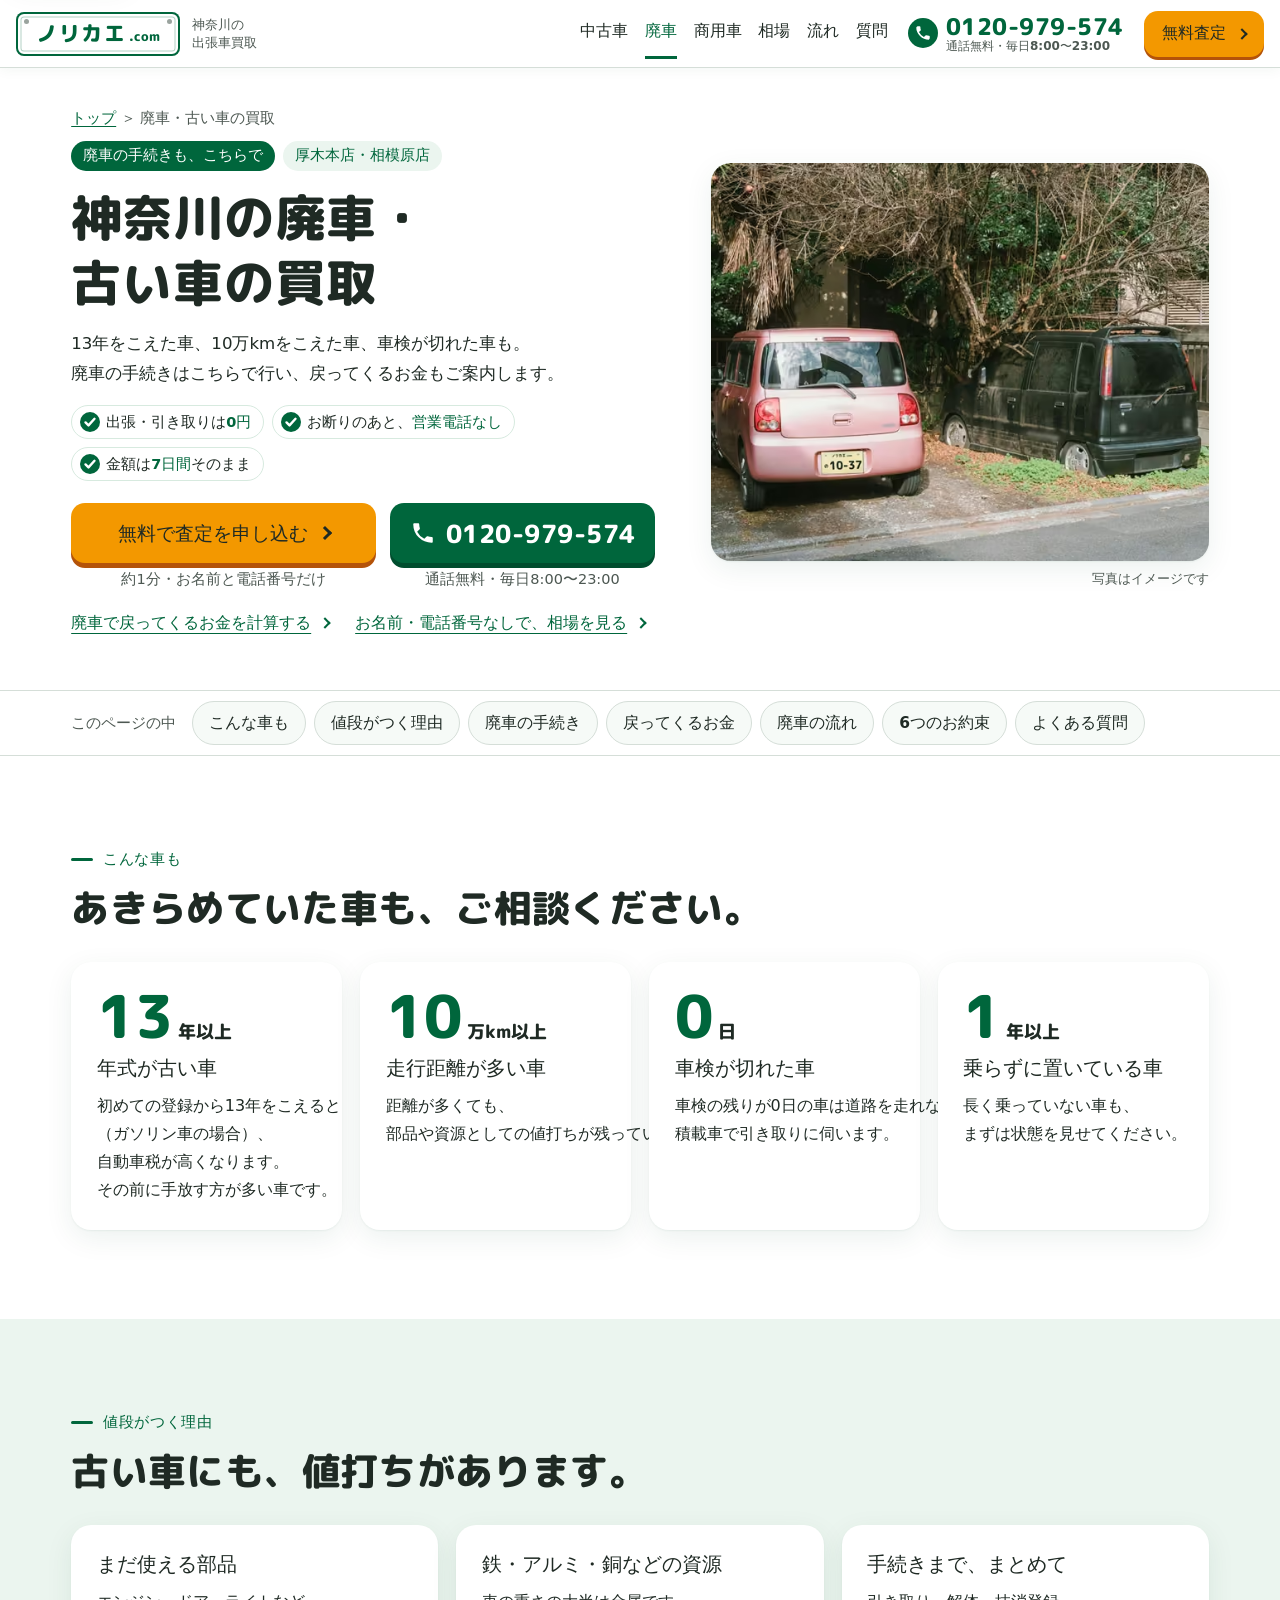
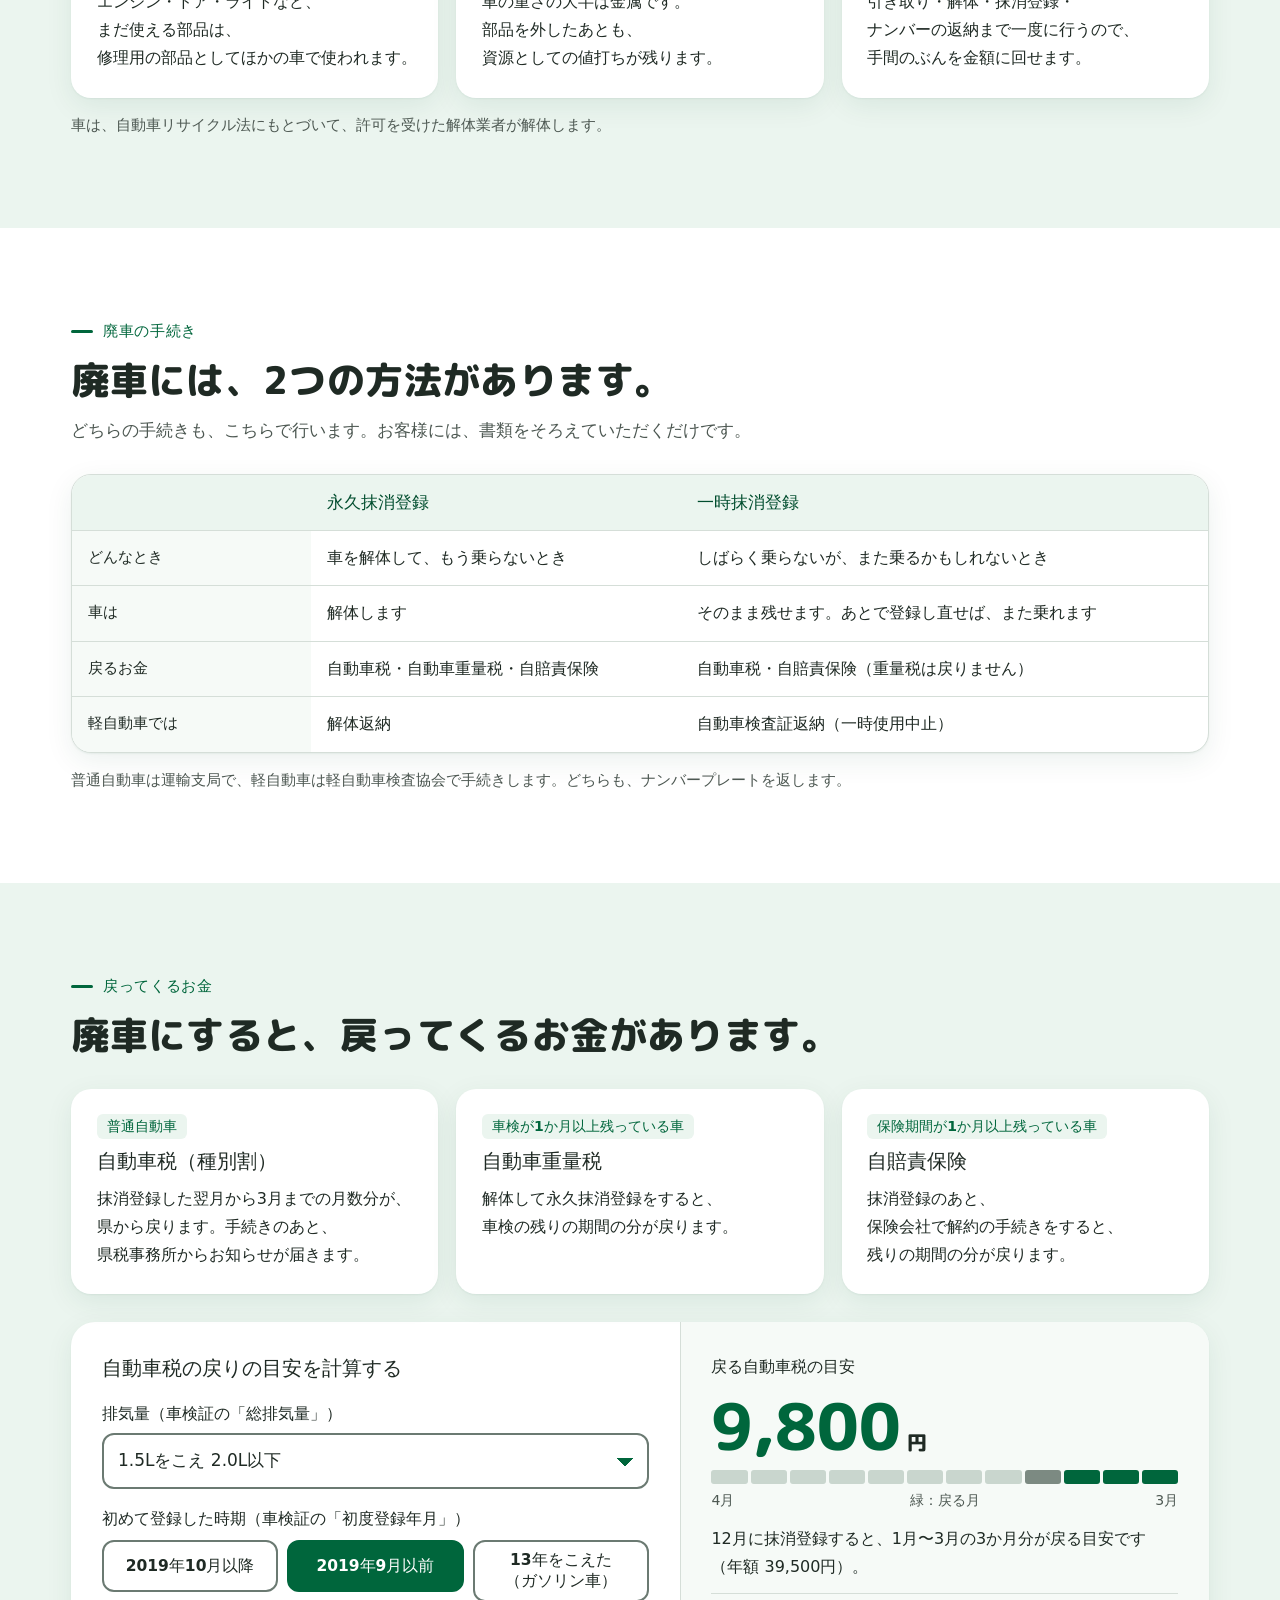
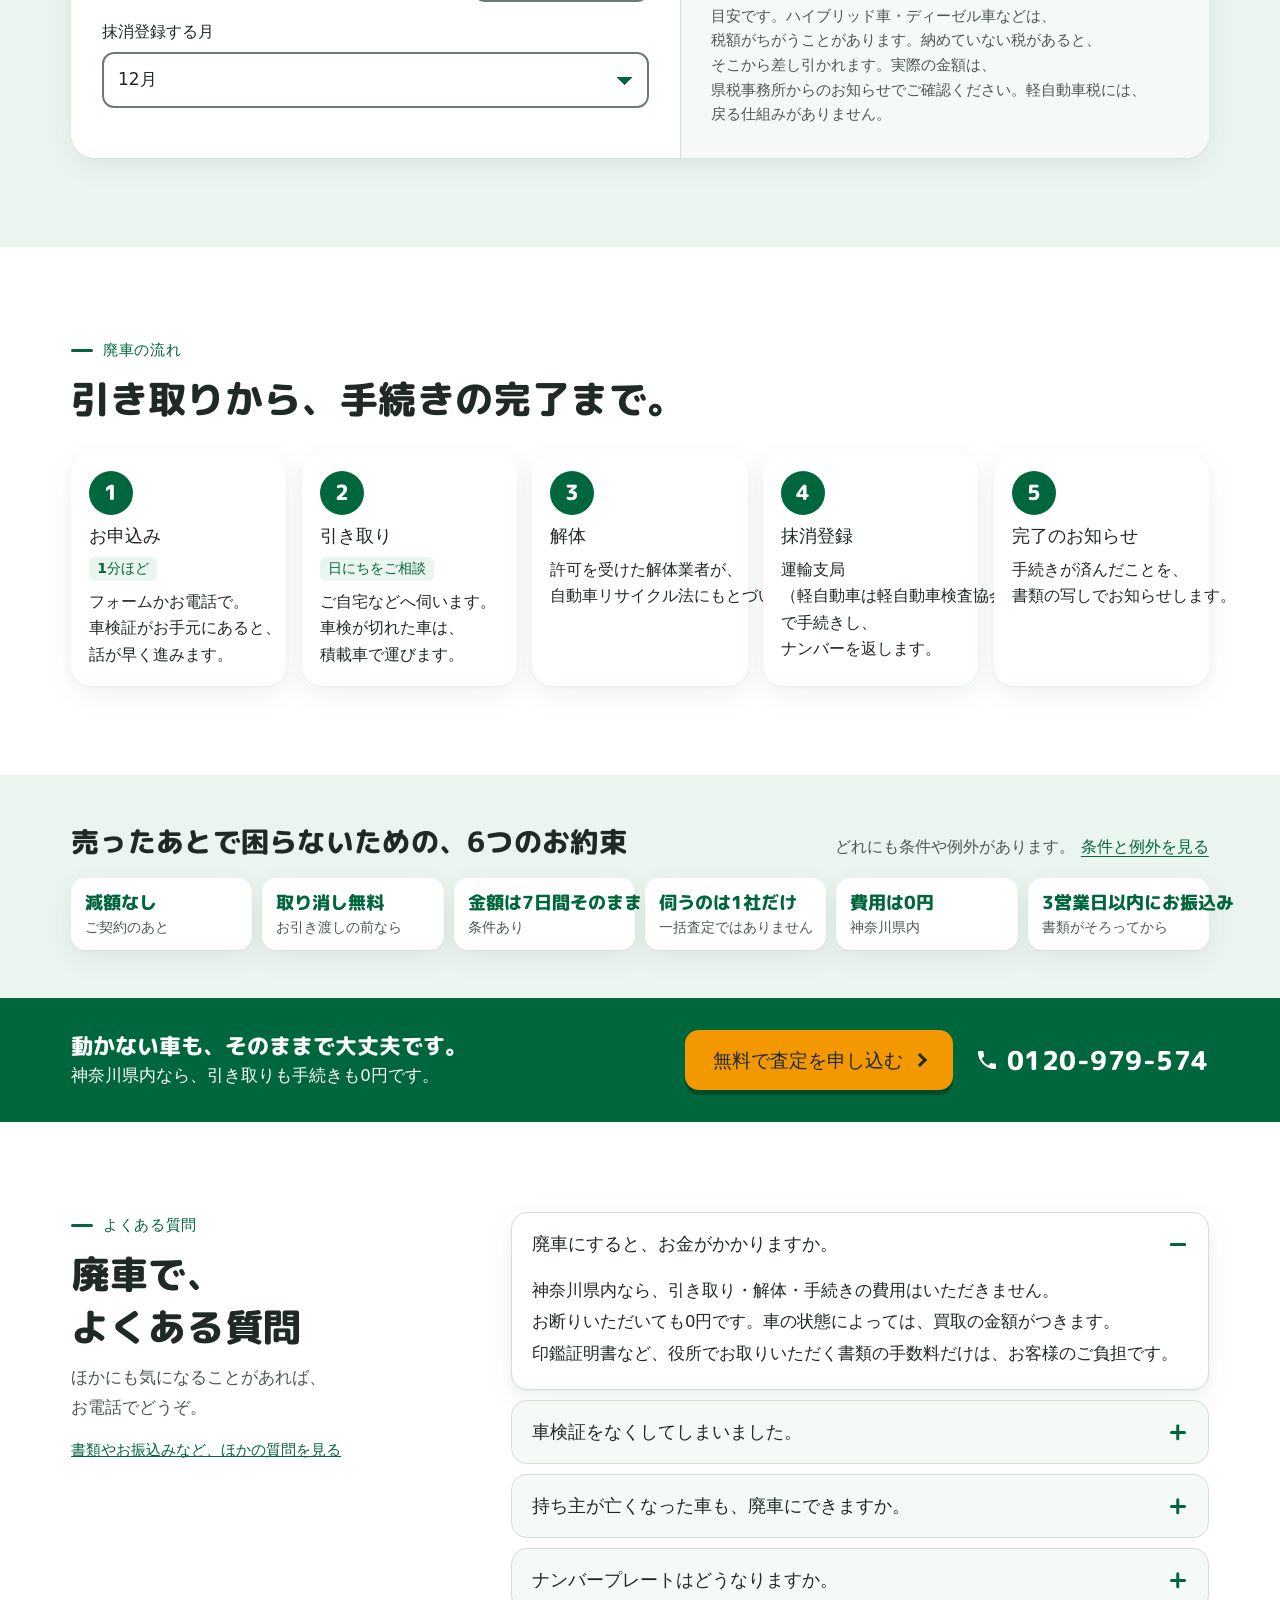
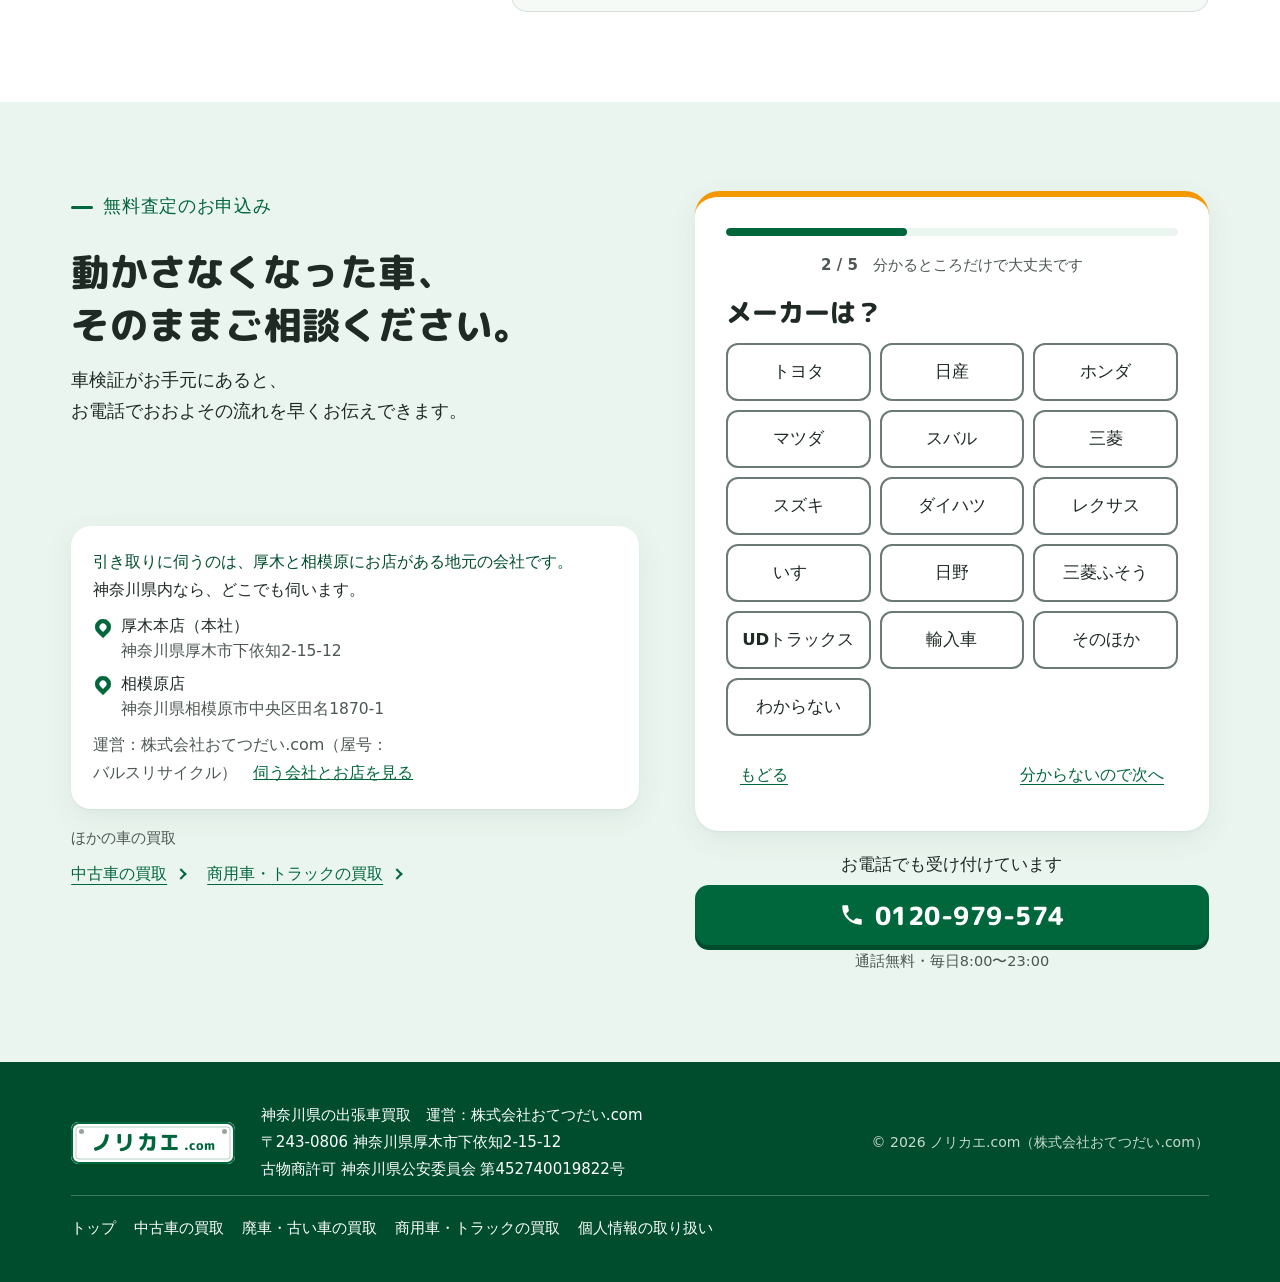
==== commit 12b13736: "第13版：辛口評価の大の6件（約束を6つ同じ強さに、最初の画面に車の種類の入口、個別ページの並びと写真） Co-Authored-By: Claude Opus 5.5 <noreply@anthro" ====
--- a/haisha.html
+++ b/haisha.html
@@ -62,83 +62,27 @@
         </div>
         <div class="act">
           <a class="btn btn-tel" href="tel:0120979574" data-track="tel"><svg class="ic" aria-hidden="true"><use href="#i-tel"/></svg><span class="tel-no">0120-979-574</span></a>
-          <p class="act-note">通話無料・毎日8:00〜23:00<span class="night" hidden>（ただいま受付時間外です。フォームは24時間受け付けます）</span></p>
+          <p class="act-note">通話無料・毎日8:00〜23:00<span class="night" hidden>ただいま受付時間外です（フォームは24時間）</span></p>
         </div>
       </div>
       <p class="ph-links"><a href="#refund">廃車で戻ってくるお金を計算する</a><a href="index.html#price">お名前・電話番号なしで、相場を見る</a></p>
     </div>
-    <div class="ph-art" aria-hidden="true">
-      <i class="ph-dots"></i>
-      <div class="pl pl-white ph-plate"><i class="bolt b-l"></i><i class="bolt b-r"></i><small>ノリカエ.com</small><b><span class="kana">の</span>10-37</b></div>
-      <div class="ph-car ph-car-sedan"><div class="wcar" data-wheels="sedan"><img src="assets/img/sedan-side.webp" width="1400" height="443" alt=""></div></div>
-    </div>
+    <figure class="ph-photo">
+      <picture>
+        <source type="image/avif" srcset="assets/hero/hero-05-640.avif 640w, assets/hero/hero-05-960.avif 960w, assets/hero/hero-05-1440.avif 1440w" sizes="(min-width: 900px) 46vw, calc(100vw - 32px)">
+        <img src="assets/hero/hero-05-960.webp" srcset="assets/hero/hero-05-640.webp 640w, assets/hero/hero-05-960.webp 960w, assets/hero/hero-05-1440.webp 1440w" sizes="(min-width: 900px) 46vw, calc(100vw - 32px)" width="1440" height="1080" alt="木の下に長く置かれている、古い軽自動車が2台" fetchpriority="high">
+      </picture>
+      <figcaption>写真はイメージです</figcaption>
+    </figure>
   </div>
 </section>
 
 <nav class="pnav" aria-label="このページの中">
   <div class="wrap pnav-in">
     <p class="pnav-t">このページの中</p>
-    <ul><li><a href="#promise">4つのお約束</a></li><li><a href="#target">こんな車も</a></li><li><a href="#why">値段がつく理由</a></li><li><a href="#procedure">廃車の手続き</a></li><li><a href="#refund">戻ってくるお金</a></li><li><a href="#steps">廃車の流れ</a></li><li><a href="#faq">よくある質問</a></li></ul>
+    <ul><li><a href="#target">こんな車も</a></li><li><a href="#why">値段がつく理由</a></li><li><a href="#procedure">廃車の手続き</a></li><li><a href="#refund">戻ってくるお金</a></li><li><a href="#steps">廃車の流れ</a></li><li><a href="#promise">6つのお約束</a></li><li><a href="#faq">よくある質問</a></li></ul>
   </div>
 </nav>
-
-<section class="promise sec s-mint" id="promise" aria-labelledby="promise-title">
-  <div class="wrap">
-    <div class="pr-head">
-      <div class="pl pl-white pr-plate" aria-hidden="true"><i class="bolt b-l"></i><i class="bolt b-r"></i><small>ノリカエ.com</small><b><span class="kana">の</span>10-37</b></div>
-      <div>
-        <h2 id="promise-title">お約束は、4つの数字です。</h2>
-        <p class="sub">大事なことは、数字でお約束します。例外も、先にお伝えします。</p>
-      </div>
-    </div>
-
-    <div class="dgs">
-      <article class="dg">
-        <div class="dg-num" aria-hidden="true" data-final="1">1</div>
-        <p class="dg-tag">ご連絡・ご訪問</p>
-        <h3>伺うのは、<span class="mk">1社だけ</span>。</h3>
-        <p>一括査定ではありません。ご連絡も、ご訪問も、当社だけです。お断りのあと、こちらから営業のお電話はしません。</p>
-      </article>
-      <article class="dg">
-        <div class="dg-num" aria-hidden="true" data-final="0">0</div>
-        <p class="dg-tag">費用（神奈川県内）</p>
-        <h3>費用は、<span class="mk">0円</span>。</h3>
-        <p>出張・査定・引き取り・積載車・名義変更・廃車の手続き。お断りいただいても0円。買取額から差し引くこともありません。</p>
-        <p class="ex"><b>例外</b>印鑑証明書など、役所でお取りいただく書類の手数料だけは、お客様のご負担です。</p>
-      </article>
-      <article class="dg">
-        <div class="dg-num" aria-hidden="true" data-final="3">3</div>
-        <p class="dg-tag">お振込みまで</p>
-        <h3>お振込みは、<span class="mk">3営業日</span>以内。</h3>
-        <p>お車と書類がそろった日から、3営業日以内（土日祝・年末年始を除く）にお振込みします。</p>
-        <p class="ex"><b>例外</b>ローンが残っているお車は、ローン会社とのお手続きが済んでからになります。</p>
-      </article>
-      <article class="dg">
-        <div class="dg-num" aria-hidden="true" data-final="7">7</div>
-        <p class="dg-tag">お伝えした金額</p>
-        <h3>金額は、<span class="mk">7日間</span>そのまま。</h3>
-        <p>その場で決めなくて大丈夫です。ご家族と相談してから決めてください。</p>
-        <p class="ex"><b>条件</b>事故や故障がなく、走行距離の増えが500km以内なら、相場が下がっても同じ金額です。</p>
-      </article>
-    </div>
-
-    <div class="pr-more">
-      <h3 class="pr-more-title">数字にできない約束も、2つあります。</h3>
-      <div class="pr-more-grid">
-        <div class="pm">
-          <p class="pm-t">ご契約のあとの<b>減額なし</b></p>
-          <p>査定で当社が見落としたことでは、減額しません。</p>
-          <p class="ex"><b>例外</b>修復歴（骨格まで直した事故の跡）・水没・メーターの巻き戻しを知っていてお伝えいただけなかったときと、お引き渡しまでに事故や故障があったときだけです。</p>
-        </div>
-        <div class="pm">
-          <p class="pm-t">お引き渡しの前なら<b>取り消し無料</b></p>
-          <p>ご契約のあとも、お引き渡しの前なら、いつでも無料で取り消せます。</p>
-          <p class="ex"><b>例外</b>ご契約のその日にお引き取りするときは、お引き渡しのあとは取り消せないことを、ご契約の前にお伝えします。</p>
-        </div>
-      </div>
-    </div>
-  </div>
-</section>
 
 <section class="sec" id="target" aria-labelledby="target-title">
   <div class="wrap">
@@ -248,6 +192,23 @@
   </div>
 </section>
 
+<section class="pr-band" id="promise" aria-labelledby="promise-title">
+  <div class="wrap pr-band-in">
+    <div class="pr-band-head">
+      <h2 id="promise-title">売ったあとで困らないための、6つのお約束</h2>
+      <p>どれにも条件や例外があります。<a href="index.html#promise">条件と例外を見る</a></p>
+    </div>
+    <ul class="pr-chips">
+      <li><b>減額なし</b><span>ご契約のあと</span></li>
+      <li><b>取り消し無料</b><span>お引き渡しの前なら</span></li>
+      <li><b>金額は7日間そのまま</b><span>条件あり</span></li>
+      <li><b>伺うのは1社だけ</b><span>一括査定ではありません</span></li>
+      <li><b>費用は0円</b><span>神奈川県内</span></li>
+      <li><b>3営業日以内にお振込み</b><span>書類がそろってから</span></li>
+    </ul>
+  </div>
+</section>
+
 <aside class="band" aria-label="お申込みのご案内">
   <div class="wrap band-in">
     <p><b>動かない車も、そのままで大丈夫です。</b>神奈川県内なら、引き取りも手続きも0円です。</p>
@@ -283,14 +244,19 @@
       <p>車検証がお手元にあると、お電話でおおよその流れを早くお伝えできます。</p>
     </div>
     <div class="final-acts">
-      <p class="final-acts-t">お申込みは、フォームかお電話で</p>
-      <div class="act">
+      <div class="wz-slot" id="wz-slot">
+        <div class="final-wait">
+          <p class="final-acts-t">お申込みは、フォームかお電話で</p>
+          <div class="act">
         <a class="btn btn-go" href="index.html#apply" data-apply>無料で査定を申し込む</a>
         <p class="act-note">約1分・お名前と電話番号だけ</p>
-      </div>
-      <div class="act">
+          </div>
+        </div>
+      </div>
+      <div class="final-tel">
+        <p>お電話でも受け付けています</p>
         <a class="btn btn-tel" href="tel:0120979574" data-track="tel"><svg class="ic" aria-hidden="true"><use href="#i-tel"/></svg><span class="tel-no">0120-979-574</span></a>
-        <p class="act-note">通話無料・毎日8:00〜23:00<span class="night" hidden>（ただいま受付時間外です。フォームは24時間受け付けます）</span></p>
+        <p class="act-note">通話無料・毎日8:00〜23:00<span class="night" hidden>ただいま受付時間外です（フォームは24時間）</span></p>
       </div>
       <a class="btn btn-line" href="#line" data-line>LINEで写真を送って相談</a>
     </div>
--- a/assets/site.css
+++ b/assets/site.css
@@ -76,7 +76,7 @@
 .act{display:grid;gap:6px;justify-items:center;min-width:0}
 .act .btn{width:100%}
 .act-note{font-size:14.5px;line-height:1.5;color:var(--ink-2);text-align:center}
-.night{display:block;color:#6B4A00;font-weight:700}
+.night{display:block}
 
 /* ---- ナンバーの部品 ---- */
 .pl{position:relative;display:grid;place-content:center;justify-items:center;gap:2px;aspect-ratio:2/1;max-width:100%;border-radius:clamp(10px,1.1vw,14px);background:var(--pb);color:var(--pi);box-shadow:inset 0 0 0 2px var(--pi),inset 0 0 0 6px var(--pb),inset 0 0 0 7px color-mix(in srgb,var(--pi) 30%,transparent),0 2px 6px rgba(0,77,46,.12);text-align:center}
@@ -135,16 +135,37 @@
 .trust li::before{position:absolute;left:8px;top:50%;margin-top:-10px}
 .trust li::before,.apply-points li::before{content:"";flex:none;width:20px;height:20px;border-radius:50%;background:var(--green) url("data:image/svg+xml,%3Csvg xmlns='http://www.w3.org/2000/svg' viewBox='0 0 20 20'%3E%3Cpath d='M5.5 10.4l3 3 6-6.6' fill='none' stroke='%23fff' stroke-width='2.4' stroke-linecap='round' stroke-linejoin='round'/%3E%3C/svg%3E") center/100% no-repeat}
 .trust b{color:var(--green)}
-.hero-acts{margin-top:22px;display:grid;gap:12px}
+/* 安心の印のすぐ下に、条件を1行で（強い言葉のそばに条件を書く） */
+.trust-note{margin-top:6px;font-size:14px;line-height:1.6;color:var(--ink-2)}
+.trust-note a{margin-left:4px;color:var(--green);font-weight:700;text-underline-offset:3px}
+.hero-acts{margin-top:20px;display:grid;gap:12px}
 .say{font-weight:700;font-size:clamp(17px,1.45vw,20px);line-height:1.5}
-.hero .acts{display:grid;grid-template-columns:repeat(auto-fit,minmax(min(100%,264px),1fr));gap:12px 14px}
 .hero .btn{padding-inline:20px;white-space:nowrap}
+/* 無料査定の入口：車の種類を選ぶと、申込みの続き（メーカー）から開く */
+.quick{display:grid;gap:10px;max-width:600px;background:#fff;border-radius:18px;padding:14px 16px 12px;box-shadow:var(--shadow);border-top:5px solid var(--orange)}
+.quick-t{display:flex;flex-wrap:wrap;align-items:center;gap:4px 12px;font:800 clamp(19px,1.5vw,21px)/1.4 var(--f-round)}
+.quick-t b{font:700 14px/1.6 var(--f-body);padding:1px 10px;border-radius:6px;background:var(--cream);color:var(--ink);border:1.5px solid var(--orange)}
+.quick-ch{display:grid;grid-template-columns:repeat(4,minmax(0,1fr));gap:8px}
+.quick-b{display:flex;align-items:center;justify-content:center;min-height:62px;padding:6px 8px;border-radius:12px;background:var(--orange);color:var(--ink);box-shadow:0 4px 0 var(--orange-d);font-weight:700;font-size:15.5px;line-height:1.35;text-align:center;text-decoration:none;word-break:keep-all;transition:transform .1s,box-shadow .1s,background-color .15s}
+.quick-b:hover{background:var(--orange-h)}
+.quick-b:active{transform:translateY(3px);box-shadow:0 1px 0 var(--orange-d)}
+.quick-note{font-size:14px;line-height:1.5;color:var(--ink-2)}
+.hero-tel{display:grid;gap:6px;justify-items:center;max-width:600px}
+.hero-tel .btn{width:100%}
+@media (min-width:900px){
+  /* パソコンでは電話はかけられないことが多いので、ボタンにせず大きな番号の字にする（主役は無料査定） */
+  .hero-tel{display:flex;flex-wrap:wrap;align-items:center;gap:2px 16px;justify-items:start}
+  .hero-tel .btn-tel{width:auto;min-height:44px;padding:0;background:none;box-shadow:none;color:var(--green);gap:8px;font-size:18px}
+  .hero-tel .btn-tel .tel-no{font-size:1.5em}
+  .hero-tel .btn-tel .ic{width:34px;height:34px;padding:7px;border-radius:50%;background:var(--green);color:#fff}
+  .hero-tel .btn-tel:hover{background:none;text-decoration:underline;text-underline-offset:5px}
+  .hero-tel .btn-tel:active{transform:none}
+  .hero-tel .act-note{text-align:left}
+}
 .hero-souba{justify-self:start;display:inline-flex;align-items:center;gap:10px;margin-top:16px;min-height:44px;font-weight:700;font-size:16px;color:var(--green);text-underline-offset:5px}
 .hero-souba::after{content:"";width:8px;height:8px;border-right:2.5px solid currentColor;border-bottom:2.5px solid currentColor;transform:translateY(-3px) rotate(45deg)}
 
 .show{position:relative;min-width:0;isolation:isolate}
-.show::before{content:"";position:absolute;z-index:-1;right:-28px;top:-26px;width:72%;height:78%;border-radius:32px;background:var(--mint)}
-.show::after{content:"";position:absolute;z-index:-1;left:-22px;bottom:12px;width:120px;height:120px;border-radius:50%;background:radial-gradient(circle,var(--yellow) 0 2.5px,transparent 3px) 0 0/16px 16px;opacity:.75}
 .show-view{position:relative;aspect-ratio:4/3;border-radius:var(--r);overflow:hidden;background:var(--mint-2);box-shadow:var(--shadow);isolation:isolate}
 .slide{position:absolute;inset:0;opacity:0;visibility:hidden}
 .slide.is-on{opacity:1;visibility:visible;z-index:2}
@@ -168,11 +189,12 @@
 
 @media (min-width:900px){
   .hero{min-height:min(100svh,860px);display:grid;align-items:center}
-  .hero-grid{width:100%;grid-template-columns:minmax(0,1.06fr) minmax(0,1fr);grid-template-rows:1fr repeat(5,auto) 1fr;column-gap:clamp(32px,4.4vw,72px)}
+  .hero-grid{width:100%;grid-template-columns:minmax(0,1fr) minmax(0,1.04fr);grid-template-rows:1fr repeat(5,auto) 1fr;column-gap:clamp(28px,3.6vw,56px)}
+  .show-view{aspect-ratio:5/4}
   .hero-grid>*{grid-column:1}
   .hero h1{grid-row:2}
   .lead{grid-row:3}
-  .trust{grid-row:4}
+  .trust-box{grid-row:4}
   .hero-acts{grid-row:5}
   .hero-souba{grid-row:6}
   .show{grid-column:2;grid-row:1/-1;align-self:center}
@@ -184,6 +206,8 @@
   .trust{margin-top:12px}
   .hero-acts{margin-top:14px;gap:8px}
   .hero-souba{margin-top:6px}
+  .quick{gap:8px;padding-block:12px 10px}
+  .quick-b{min-height:56px}
 }
 
 /* ---- 相場 ---- */
@@ -225,30 +249,19 @@
 .store h3{font-size:18px}
 .store p{font-size:15.5px;line-height:1.7;color:var(--ink-2)}
 
-/* ---- 約束 ---- */
-.pr-head{display:flex;flex-wrap:wrap;align-items:center;gap:16px clamp(20px,3vw,36px)}
-.pr-plate{width:clamp(180px,17vw,230px);flex:none}
-.pr-plate b{font-size:clamp(34px,3.4vw,46px);display:flex;align-items:center;gap:6px;white-space:nowrap}
-.pr-plate .kana{font-size:.55em}
-.pr-head>div:last-child{flex:1 1 300px;min-width:0}
-.dgs{display:grid;grid-template-columns:repeat(4,minmax(0,1fr));gap:clamp(12px,1.4vw,20px);margin-top:28px}
+/* ---- 約束：6つを同じ強さで。大きな言葉（数字は単位付き）＋短い文＋例外 ---- */
+.dgs{display:grid;grid-template-columns:repeat(3,minmax(0,1fr));gap:clamp(12px,1.4vw,20px);margin-top:28px}
 .dg{display:grid;gap:8px;align-content:start;background:#fff;border-radius:var(--r);padding:clamp(18px,2vw,26px);box-shadow:var(--shadow);min-width:0}
-.dg-num{font:800 clamp(64px,6.4vw,92px)/1 var(--f-round);color:var(--green);height:1.04em;overflow:hidden}
+.dg-tag{justify-self:start;font-weight:700;font-size:14.5px;line-height:1.6;padding:1px 10px;border-radius:6px;background:var(--mint);color:var(--green)}
+.dg-v{display:flex;flex-wrap:wrap;align-items:baseline;gap:0 8px;font:800 clamp(32px,2.9vw,40px)/1.25 var(--f-round);color:var(--green);letter-spacing:.02em}
+.dg-v small{font-size:.5em;color:var(--ink)}
+.dg-num{display:inline-block;font-size:1.5em;line-height:1.04;height:1.04em;overflow:hidden;vertical-align:bottom}
 .roll{display:block}
 .roll b{display:block;font-weight:inherit;height:1.04em;line-height:1.04}
 .motion .roll{transition:transform 1.1s cubic-bezier(.2,.9,.25,1)}
-.dg-tag{justify-self:start;font-weight:700;font-size:14px;line-height:1.6;padding:1px 10px;border-radius:6px;background:var(--mint);color:var(--green)}
-.dg h3{font-size:clamp(19px,1.6vw,23px)}
-.dg>p:not(.dg-tag){font-size:16px;line-height:1.75}
-.ex{font-size:15px!important;line-height:1.75!important;color:var(--ink-2)}
+.dg>p:not(.dg-tag){font-size:17px;line-height:1.75}
+.ex{font-size:16px!important;line-height:1.75!important;color:var(--ink-2)}
 .ex b{display:inline-block;margin-right:8px;font-size:13.5px;line-height:1.6;border:1.5px solid currentColor;border-radius:5px;padding:0 7px;vertical-align:1px;color:var(--ink)}
-.pr-more{margin-top:clamp(24px,3.4vw,40px)}
-.pr-more-title{font-size:clamp(19px,1.6vw,22px)}
-.pr-more-grid{display:grid;grid-template-columns:repeat(2,minmax(0,1fr));gap:clamp(12px,1.6vw,20px);margin-top:14px}
-.pm{display:grid;gap:6px;align-content:start;background:#fff;border-radius:var(--r);padding:clamp(18px,2vw,26px);border:2px dashed var(--mint-2);min-width:0}
-.pm-t{font-weight:700;font-size:16px;color:var(--ink-2)}
-.pm-t b{display:block;font:800 clamp(24px,2.2vw,30px)/1.3 var(--f-round);color:var(--green)}
-.pm>p:not(.pm-t){font-size:16px;line-height:1.75}
 
 /* ---- ちがい ---- */
 .diff-grid{display:grid;grid-template-columns:minmax(0,.85fr) minmax(0,1.15fr);gap:clamp(28px,5vw,72px);align-items:center}
@@ -359,19 +372,8 @@
 .apply-tel>p:first-child{font-weight:700}
 .apply-tel .act-note{text-align:left}
 .wz{display:grid;gap:16px;background:#fff;border-radius:24px;padding:clamp(18px,2.4vw,32px);box-shadow:var(--shadow);border-top:6px solid var(--orange)}
-.wz-plate-wrap{perspective:900px;display:grid;justify-items:center}
-.wz-plate{width:min(100%,300px);grid-template-columns:auto 1fr;grid-template-rows:auto 1fr;place-content:stretch;padding:12px 18px 10px;transition:background-color .3s,color .3s}
-.wz-plate.flip{animation:flip .55s cubic-bezier(.3,.8,.3,1)}
-@keyframes flip{from{transform:rotateX(-110deg)}}
-.wz-top{grid-column:1/-1;font:800 18px/1.2 var(--f-round)}
-.wz-kana{align-self:center;font:800 24px/1 var(--f-round);padding-right:6px}
-.wz-num{display:flex;align-items:center;justify-content:center;font:800 clamp(48px,5.4vw,60px)/1 var(--f-round)}
-.wz-num b{font:inherit;transition:opacity .3s,transform .35s cubic-bezier(.2,1.4,.4,1)}
-.wz-num i{font-style:normal}
-.js .wz-num b:not(.on){opacity:.16;transform:translateY(6px)}
-.wz-plate .bolt{transition:transform .4s}
-.wz-plate .b-tl{left:9%;top:9%}.wz-plate .b-tr{right:9%;top:9%}.wz-plate .b-bl{left:9%;bottom:9%}.wz-plate .b-br{right:9%;bottom:9%}
-.wz-plate .bolt.on{transform:rotate(270deg)}
+.wz-prog{height:8px;border-radius:999px;background:var(--mint);overflow:hidden}
+.wz-prog i{display:block;width:20%;height:100%;border-radius:inherit;background:var(--green);transition:width .35s ease}
 .wz-count{font-weight:700;font-size:15px;text-align:center;min-height:1.6em;color:var(--ink-2)}
 .wz-step{border:0;margin:0;padding:0;display:grid;gap:12px;min-width:0}
 .wz-step legend{padding:0 0 12px;font:800 clamp(22px,2vw,28px)/1.4 var(--f-round)}
@@ -385,12 +387,6 @@
 .ch label:hover span{background:var(--mint);border-color:var(--green)}
 .ch input:checked+span{background:var(--green);border-color:var(--green);color:#fff}
 .ch input:focus-visible+span{outline:3px solid var(--green);outline-offset:3px}
-.ch-kind label span{box-shadow:inset 0 -8px 0 var(--tone,transparent)}
-.ch-kind label[data-tone=white] span{--tone:var(--line)}
-.ch-kind label[data-tone=yellow] span{--tone:var(--yellow)}
-.ch-kind label[data-tone=green] span{--tone:var(--green)}
-.ch-kind label[data-tone=black] span,.ch-kind label[data-tone=gray] span{--tone:#9AA8A0}
-.ch-kind input:checked+span{--tone:rgba(255,255,255,.35)}
 .wz-contact{gap:14px}
 .wz-check{display:flex;align-items:flex-start;gap:10px;font-size:16px;line-height:1.6;cursor:pointer}
 .wz-check input{flex:none;width:24px;height:24px;margin:1px 0 0;accent-color:var(--green)}
@@ -460,11 +456,9 @@
   .show{order:2;margin-top:16px}
   .hero-acts{order:3}
   .lead{order:4;margin-top:18px}
-  .trust{order:5}
+  .trust-box{order:5}
   .hero-souba{order:6}
-  .show::before{right:-40px;top:-14px;width:60%;height:70%}
-  .show::after{display:none}
-  .price-grid,.shop-grid,.diff-grid,.area-grid,.faq-grid,.apply-grid,.pr-more-grid{grid-template-columns:minmax(0,1fr)}
+  .price-grid,.shop-grid,.diff-grid,.area-grid,.faq-grid,.apply-grid{grid-template-columns:minmax(0,1fr)}
   .faq-head{position:static}
   .co{grid-template-columns:minmax(0,1fr)}
 }
@@ -486,7 +480,10 @@
   .hero{padding-top:calc(var(--bar) + 14px)}
   .hero-acts{margin-top:14px;gap:8px}
   .say{font-size:16.5px}
-  .hero .acts{grid-template-columns:minmax(0,1fr);gap:10px}
+  .quick{padding:12px 12px 10px;border-radius:16px}
+  .quick-ch{grid-template-columns:repeat(2,minmax(0,1fr))}
+  .quick-b{min-height:54px;font-size:16px}
+  .quick-note{font-size:13.5px}
   .act-note{font-size:14px}
   .show-view{aspect-ratio:3/2}
   .show-note{font-size:12px;margin-top:4px}
@@ -514,24 +511,13 @@
   .store-pl .bolt{display:none}
   .store h3{font-size:16.5px}
   .store p{font-size:14.5px;line-height:1.6}
-  .pr-head{gap:12px;flex-wrap:nowrap}
-  .pr-plate{width:120px}
-  .pr-plate b{font-size:24px}
-  .pr-plate small{font-size:10px}
-  .pr-plate .bolt{display:none}
-  .pr-head .sub{font-size:15px;margin-top:6px}
   .dgs{margin-top:20px;gap:10px}
   .dgs,.steps,.bays{grid-template-columns:minmax(0,1fr)}
-  .dg{grid-template-columns:auto minmax(0,1fr);column-gap:14px;row-gap:4px;padding:16px 18px}
-  .dg-num{grid-row:1/span 2;align-self:center;font-size:56px}
-  .dg>p:not(.dg-tag),.dg>.ex{grid-column:1/-1;font-size:15.5px}
-  .dg h3{align-self:start;font-size:19px}
-  .ex{font-size:14px!important;line-height:1.7!important}
-  .pr-more-grid{gap:10px}
-  .pm{padding:16px 18px}
-  .pm-t{font-size:14.5px}
-  .pm-t b{font-size:22px}
-  .pm>p:not(.pm-t){font-size:15.5px}
+  .dg{gap:6px;padding:16px 18px}
+  .dg-tag{font-size:14px}
+  .dg-v{font-size:30px}
+  .dg>p:not(.dg-tag){font-size:16px;line-height:1.7}
+  .ex{font-size:15px!important;line-height:1.7!important}
   .phones{margin-top:18px}
   .bays{gap:10px;margin-top:20px}
   .bay{grid-template-columns:104px minmax(0,1fr);grid-template-rows:auto auto auto;column-gap:14px;row-gap:2px;padding:12px 14px 6px}
@@ -609,6 +595,6 @@
 }
 @media (prefers-reduced-motion:reduce){
   html{scroll-behavior:auto}
-  .btn,.dcol span,.wz-num b,.wz-plate .bolt,.dock,.faq-list summary::after{transition:none}
-  .wz-plate.flip,.dlg[open]{animation:none}
-}
+  .btn,.quick-b,.dcol span,.wz-prog i,.dock,.faq-list summary::after{transition:none}
+  .dlg[open]{animation:none}
+}
--- a/assets/page.css
+++ b/assets/page.css
@@ -11,7 +11,7 @@
 .bar-nav a[aria-current="page"]{color:var(--green);border-bottom-color:var(--green)}
 .bar-panel a[aria-current="page"]{background:var(--mint);color:var(--green)}
 
-/* ---- 最初の章（白い地。右に車の絵） ---- */
+/* ---- 最初の章（白い地。右に写真） ---- */
 .phero{position:relative;padding-top:calc(var(--bar) + clamp(20px,4.4vh,52px));padding-bottom:clamp(32px,5vh,60px);background:#fff;overflow:hidden}
 .ph-grid{display:grid;grid-template-columns:minmax(0,1.08fr) minmax(0,.92fr);gap:clamp(28px,4.4vw,72px);align-items:center}
 .ph-copy{min-width:0}
@@ -29,19 +29,10 @@
 .ph-links a,.others a{display:inline-flex;align-items:center;gap:10px;min-height:44px;font-weight:700;font-size:16px;color:var(--green);text-underline-offset:5px}
 .ph-links a::after,.others a::after{content:"";flex:none;width:8px;height:8px;border-top:2.5px solid currentColor;border-right:2.5px solid currentColor;transform:rotate(45deg)}
 
-/* 車の絵：うすい緑の板と、細い道の線。車は1回だけ走って入ってくる（タイヤは site.js が回す） */
-.ph-art{position:relative;min-width:0;aspect-ratio:5/4;border-radius:28px;background:var(--mint);overflow:hidden;isolation:isolate}
-.ph-art::before{content:"";position:absolute;left:0;right:0;bottom:0;height:21%;background:var(--mint-2)}
-.ph-art::after{content:"";position:absolute;left:0;right:0;bottom:10%;height:4px;margin-bottom:-2px;background:repeating-linear-gradient(90deg,#fff 0 44px,transparent 44px 84px)}
-.ph-dots{position:absolute;left:7%;top:9%;width:112px;height:80px;background:radial-gradient(circle,var(--yellow) 0 2.5px,transparent 3px) 0 0/16px 16px;opacity:.8}
-.ph-plate{position:absolute;z-index:1;right:7%;top:9%;width:clamp(150px,15vw,214px)}
-.ph-plate b{display:flex;align-items:center;gap:6px;font-size:clamp(28px,2.9vw,40px)}
-.ph-plate .kana{font-size:.55em}
-.ph-car{position:absolute;z-index:2;left:50%;bottom:7%;width:84%;translate:-50% 0}
-.ph-car-truck{width:72%}
-.ph-car-sedan{width:86%}
-@keyframes ph-drive{from{transform:translateX(-58%)}to{transform:none}}
-.motion .phero .wcar{animation:ph-drive 1.2s cubic-bezier(.2,.8,.25,1)}
+/* 写真：トップの最初の画面と同じ見せ方（角丸・やわらかい影）。今は素材写真なので「写真はイメージです」 */
+.ph-photo{min-width:0;margin:0}
+.ph-photo img{display:block;width:100%;height:auto;aspect-ratio:5/4;object-fit:cover;border-radius:var(--r);box-shadow:var(--shadow);background:var(--mint-2)}
+.ph-photo figcaption{margin-top:6px;font-size:13px;color:var(--ink-2);text-align:right}
 
 /* ---- ページの中の目次 ---- */
 .pnav{background:#fff;border-top:1px solid var(--line);border-bottom:1px solid var(--line)}
@@ -161,6 +152,18 @@
 .ticks li{position:relative;padding-left:30px;font-size:16.5px;line-height:1.7}
 .ticks li::before{content:"";position:absolute;left:0;top:.28em;width:20px;height:20px;border-radius:50%;background:var(--green) url("data:image/svg+xml,%3Csvg xmlns='http://www.w3.org/2000/svg' viewBox='0 0 20 20'%3E%3Cpath d='M5.5 10.4l3 3 6-6.6' fill='none' stroke='%23fff' stroke-width='2.4' stroke-linecap='round' stroke-linejoin='round'/%3E%3C/svg%3E") center/100% no-repeat}
 
+/* ---- 約束：ページの後ろの短い帯（くわしい条件はトップの約束の章） ---- */
+.pr-band{background:var(--mint);padding-block:clamp(28px,4vw,48px)}
+.pr-band-in{display:grid;gap:16px}
+.pr-band-head{display:flex;flex-wrap:wrap;align-items:baseline;justify-content:space-between;gap:4px 24px}
+.pr-band h2{font-size:clamp(22px,2.2vw,28px)}
+.pr-band-head p{font-size:15.5px;color:var(--ink-2)}
+.pr-band-head a{margin-left:6px;font-weight:700;color:var(--green);text-underline-offset:4px}
+.pr-chips{display:grid;grid-template-columns:repeat(6,minmax(0,1fr));gap:10px}
+.pr-chips li{display:grid;gap:2px;align-content:start;background:#fff;border-radius:14px;padding:12px 14px;box-shadow:var(--shadow);min-width:0}
+.pr-chips b{font:800 clamp(17px,1.4vw,19px)/1.4 var(--f-round);color:var(--green)}
+.pr-chips span{font-size:14px;line-height:1.5;color:var(--ink-2)}
+
 /* ---- 質問（ページの下のほう） ---- */
 .faq-list details p a{color:var(--green);font-weight:700}
 
@@ -178,8 +181,12 @@
 .shops b{display:block}
 .shops span{color:var(--ink-2)}
 .final-shop .note{margin-top:0}
-.final-acts{grid-area:acts;position:sticky;top:calc(var(--bar) + 24px);display:grid;gap:16px;background:#fff;border-radius:24px;padding:clamp(20px,2.6vw,32px);box-shadow:var(--shadow);border-top:6px solid var(--orange);min-width:0}
+/* 右：申込みの欄（トップから読み込む。ページの車の種類を選んだ状態）と、電話 */
+.final-acts{grid-area:acts;display:grid;gap:18px;min-width:0}
+.final-wait{display:grid;gap:16px;background:#fff;border-radius:24px;padding:clamp(20px,2.6vw,32px);box-shadow:var(--shadow);border-top:6px solid var(--orange)}
 .final-acts .btn{width:100%}
+.final-tel{display:grid;gap:6px;justify-items:center}
+.final-tel>p:first-child{font-weight:700}
 .final-acts-t{font:800 clamp(19px,1.6vw,22px)/1.45 var(--f-round)}
 .others{display:flex;flex-wrap:wrap;align-items:center;gap:0 22px;margin-top:2px}
 .others p{width:100%;font-weight:700;font-size:15px;color:var(--ink-2)}
@@ -192,15 +199,26 @@
 /* ==== 画面の幅ごと ==== */
 @media (max-width:1100px){
   .cards-4{grid-template-columns:repeat(2,minmax(0,1fr))}
+  .pr-chips{grid-template-columns:repeat(3,minmax(0,1fr))}
   .steps5 li{padding:16px 14px}
 }
 @media (max-width:899px){
-  .ph-grid{grid-template-columns:minmax(0,1fr);gap:22px}
-  .ph-art{width:100%;max-width:600px;aspect-ratio:16/9;justify-self:center}
+  /* スマホ・縦の画面：見出し → 写真 → 申込みと電話 → 説明 → 安心の印（トップと同じ順） */
+  .ph-grid{display:flex;flex-direction:column;align-items:stretch;gap:0}
+  .ph-copy{display:contents}
+  .ph-copy>.crumbs{order:1}
+  .ph-copy>.ph-tag{order:2}
+  .ph-copy>h1{order:3}
+  .ph-photo{order:4;width:100%;max-width:640px;margin-top:16px}
+  .ph-photo img{aspect-ratio:3/2}
+  .ph-copy>.ph-acts{order:5}
+  .ph-copy>.ph-note{order:6}
+  .ph-copy>.ph-lead{order:7}
+  .ph-copy>.trust{order:8}
+  .ph-copy>.ph-links{order:9}
   .insp,.loan,.calc,.biz,.final-grid{grid-template-columns:minmax(0,1fr)}
   .insp{grid-template-areas:"art" "panel" "list"}
   .final-grid{grid-template-areas:"copy" "acts" "more"}
-  .final-acts{position:static}
   .calc-out{border-left:0;border-top:1px solid var(--line)}
   /* 流れは、縦に並べる（番号の右に見出し） */
   .steps5{grid-template-columns:minmax(0,1fr);gap:10px}
@@ -212,16 +230,6 @@
 }
 @media (max-width:720px){
   .phero{padding-top:calc(var(--bar) + 14px);padding-bottom:28px}
-  /* スマホ：見出し → 説明 → 申込みボタン → 安心の印 の順に */
-  .ph-copy{display:flex;flex-direction:column}
-  .ph-copy>.crumbs{order:1}
-  .ph-copy>.ph-tag{order:2}
-  .ph-copy>h1{order:3}
-  .ph-copy>.ph-lead{order:4}
-  .ph-copy>.ph-acts{order:5}
-  .ph-copy>.ph-note{order:6}
-  .ph-copy>.trust{order:7}
-  .ph-copy>.ph-links{order:8}
   .crumbs{font-size:14px;margin-bottom:10px}
   .ph-tag{font-size:14px}
   .ph-tag span{padding:3px 11px}
@@ -230,15 +238,14 @@
   .phero .trust{margin-top:12px}
   .ph-acts{grid-template-columns:minmax(0,1fr);gap:10px;margin-top:18px}
   .ph-note{font-size:15px;padding:9px 14px}
-  .ph-art{border-radius:20px}
-  .ph-dots{display:none}
-  .ph-plate{width:108px;top:9%;right:5%}
-  .ph-plate small{font-size:9px}
-  .ph-plate b{font-size:21px;gap:3px}
-  .ph-plate .bolt{display:none}
-  .ph-car{width:66%;bottom:6%}
-  .ph-car-truck{width:58%}
-  .ph-car-sedan{width:70%}
+  .ph-photo figcaption{font-size:12px;margin-top:4px}
+  .ph-acts{margin-top:14px}
+  .ph-lead{margin-top:16px}
+  .pr-band-in{gap:12px}
+  .pr-chips{grid-template-columns:repeat(2,minmax(0,1fr));gap:8px}
+  .pr-chips li{padding:10px 12px}
+  .pr-chips b{font-size:16.5px}
+  .pr-chips span{font-size:13.5px}
   .pnav-in{display:block;padding-block:8px 10px}
   .pnav-t{font-size:14px;margin-bottom:6px}
   /* スマホでは目次を横に流す（ページは横にはみ出さない） */
@@ -292,16 +299,13 @@
   .biz{margin-top:20px}
   .ticks li{font-size:16px}
   .final-copy>p{font-size:16px}
-  .final-acts{padding:18px 16px;gap:14px}
+  .final-wait{padding:18px 16px;gap:14px}
 }
 @media (max-width:380px){
-  .ph-plate{width:94px}
-  .ph-plate b{font-size:18px}
-  .ph-plate small{font-size:8px}
   .insp-list{grid-template-columns:minmax(0,1fr)}
   .insp-list button{min-height:46px}
 }
 @media (prefers-reduced-motion:reduce){
-  .phero .wcar,.spot,.insp-panel>*{animation:none!important}
+  .spot,.insp-panel>*{animation:none!important}
   .spot,.insp-list button{transition:none}
 }
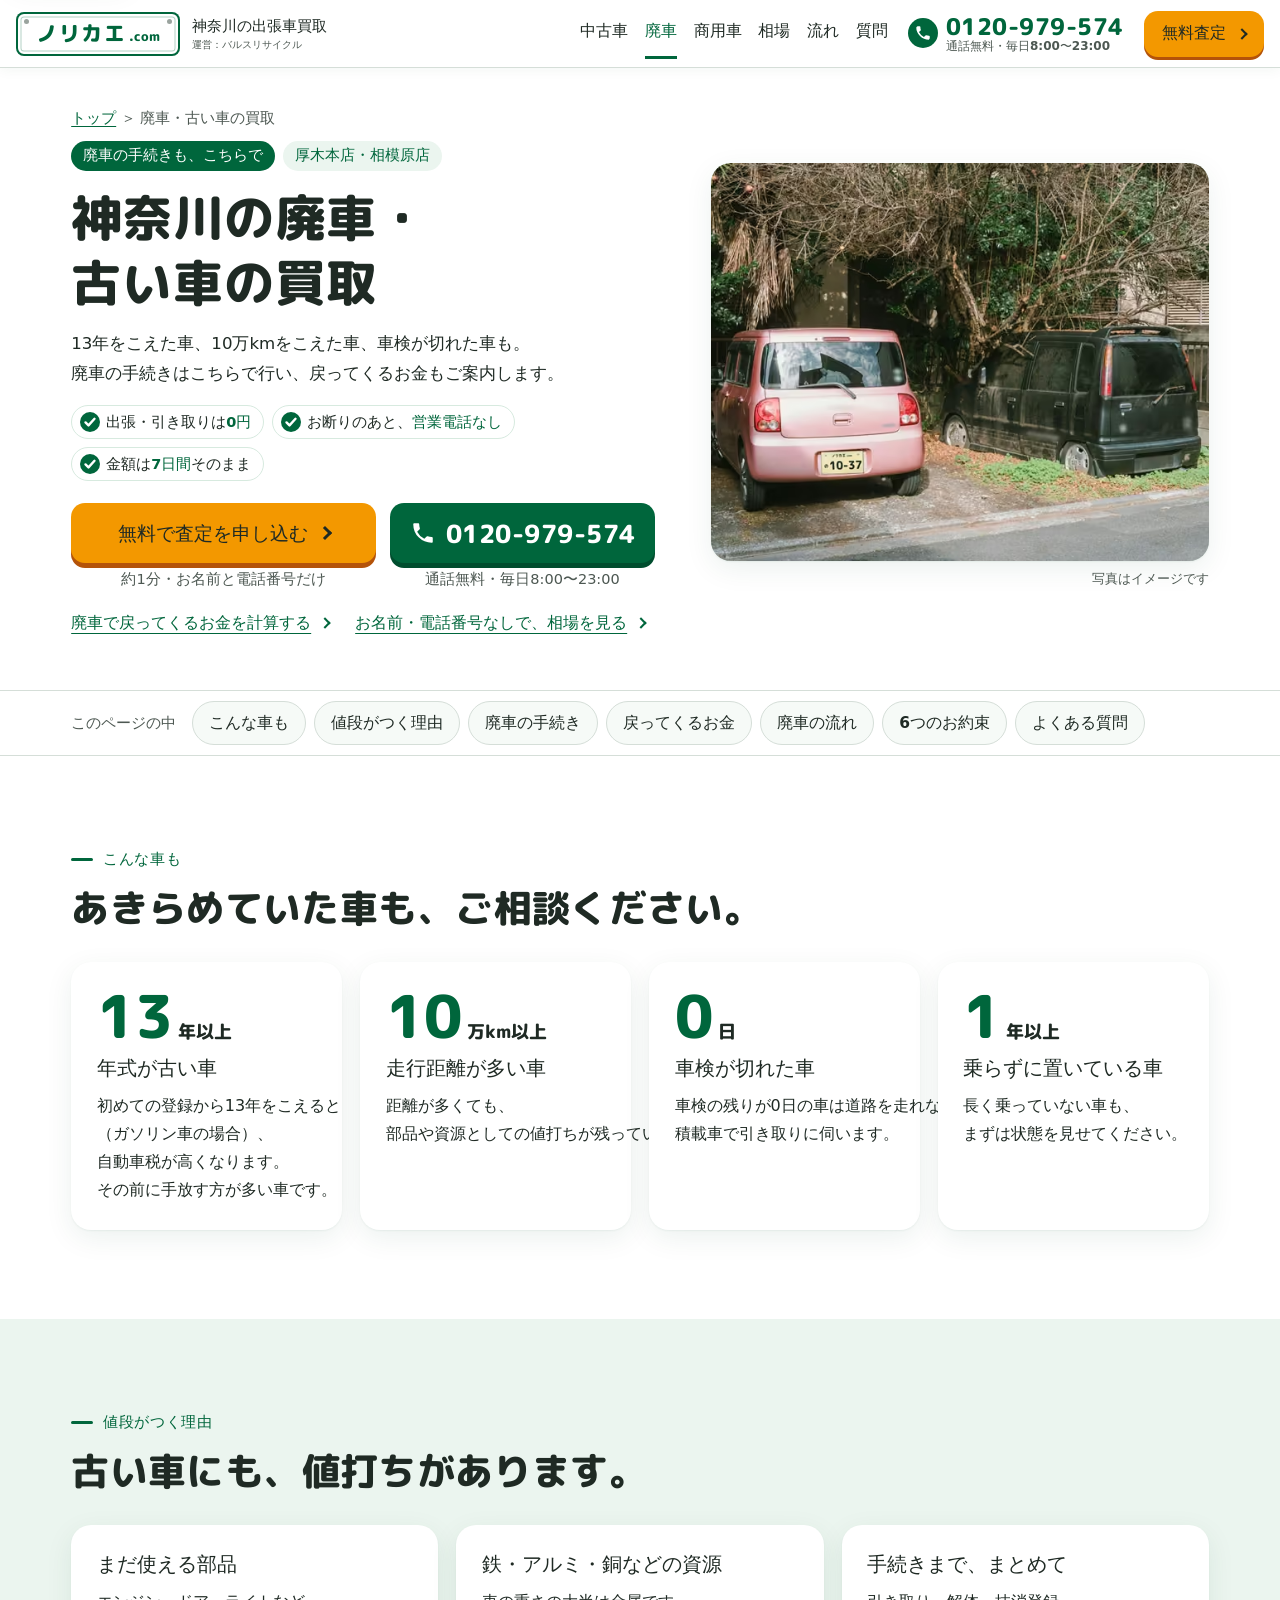
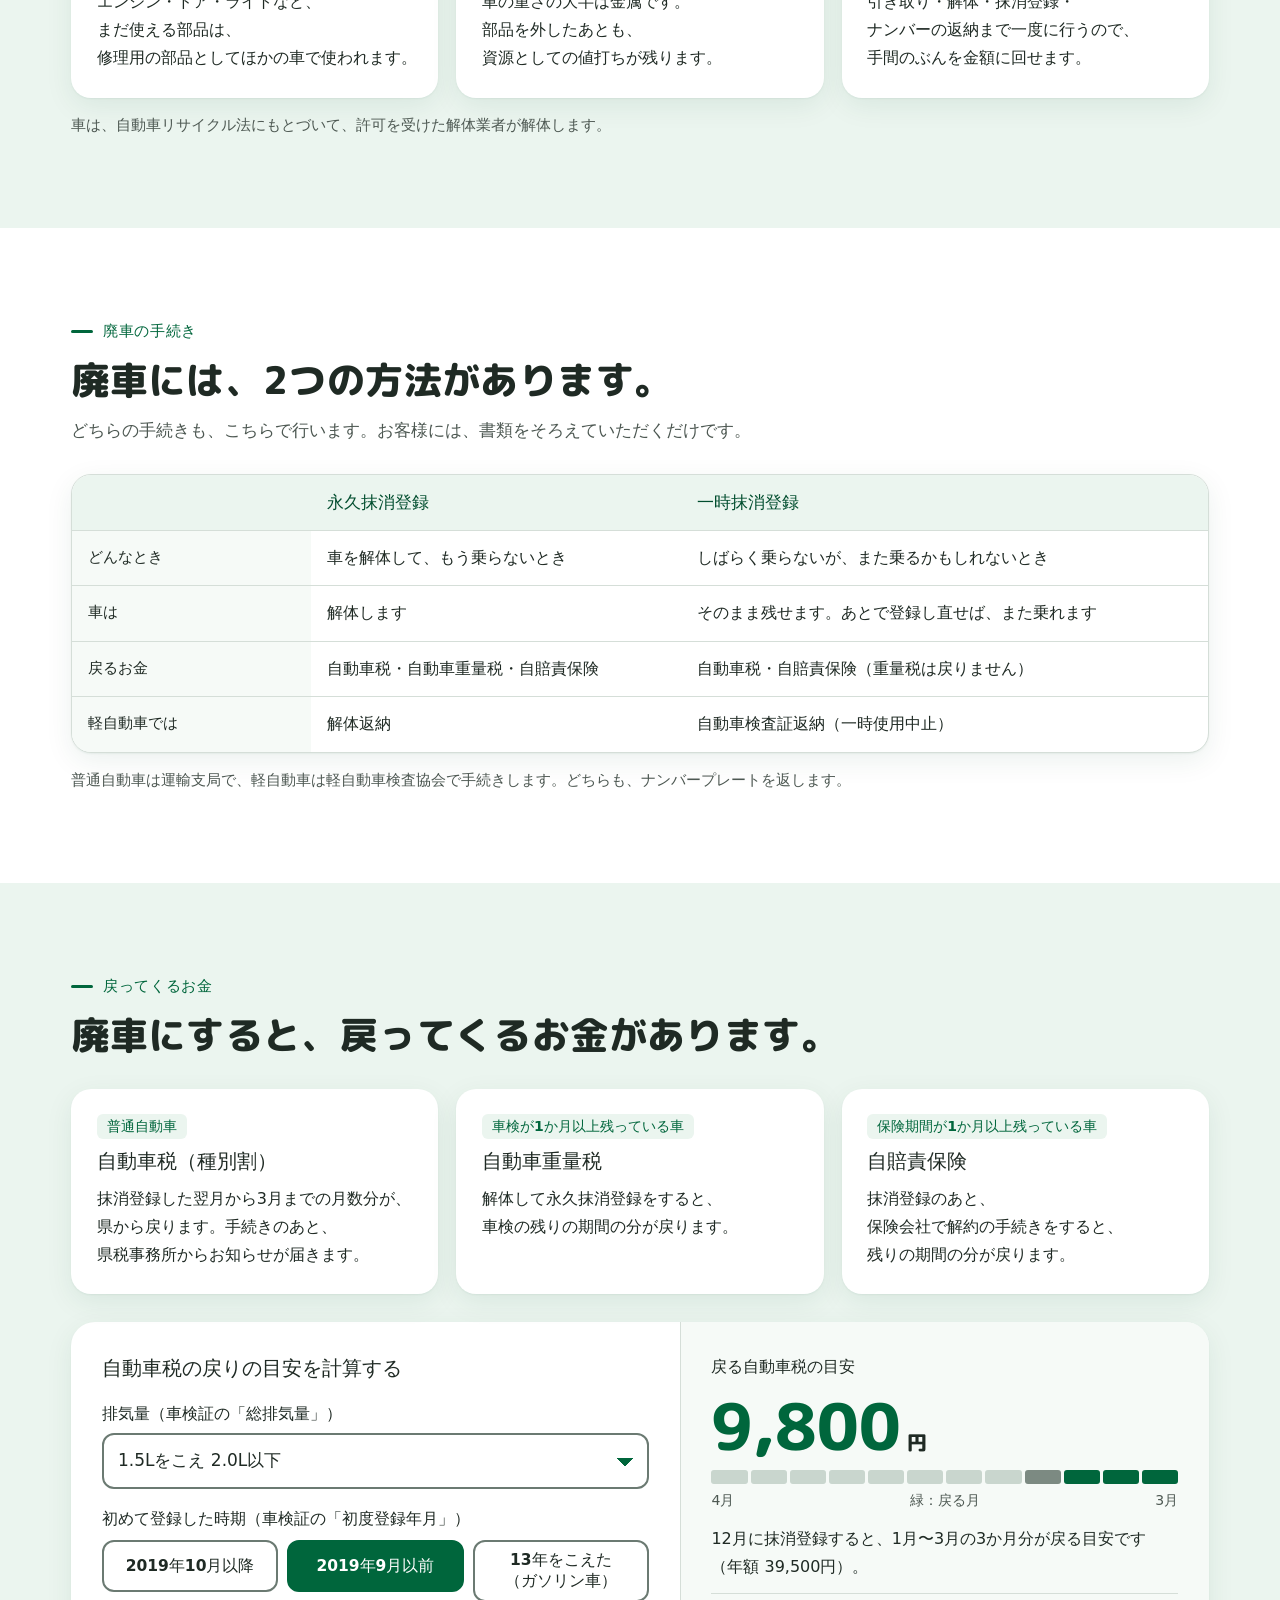
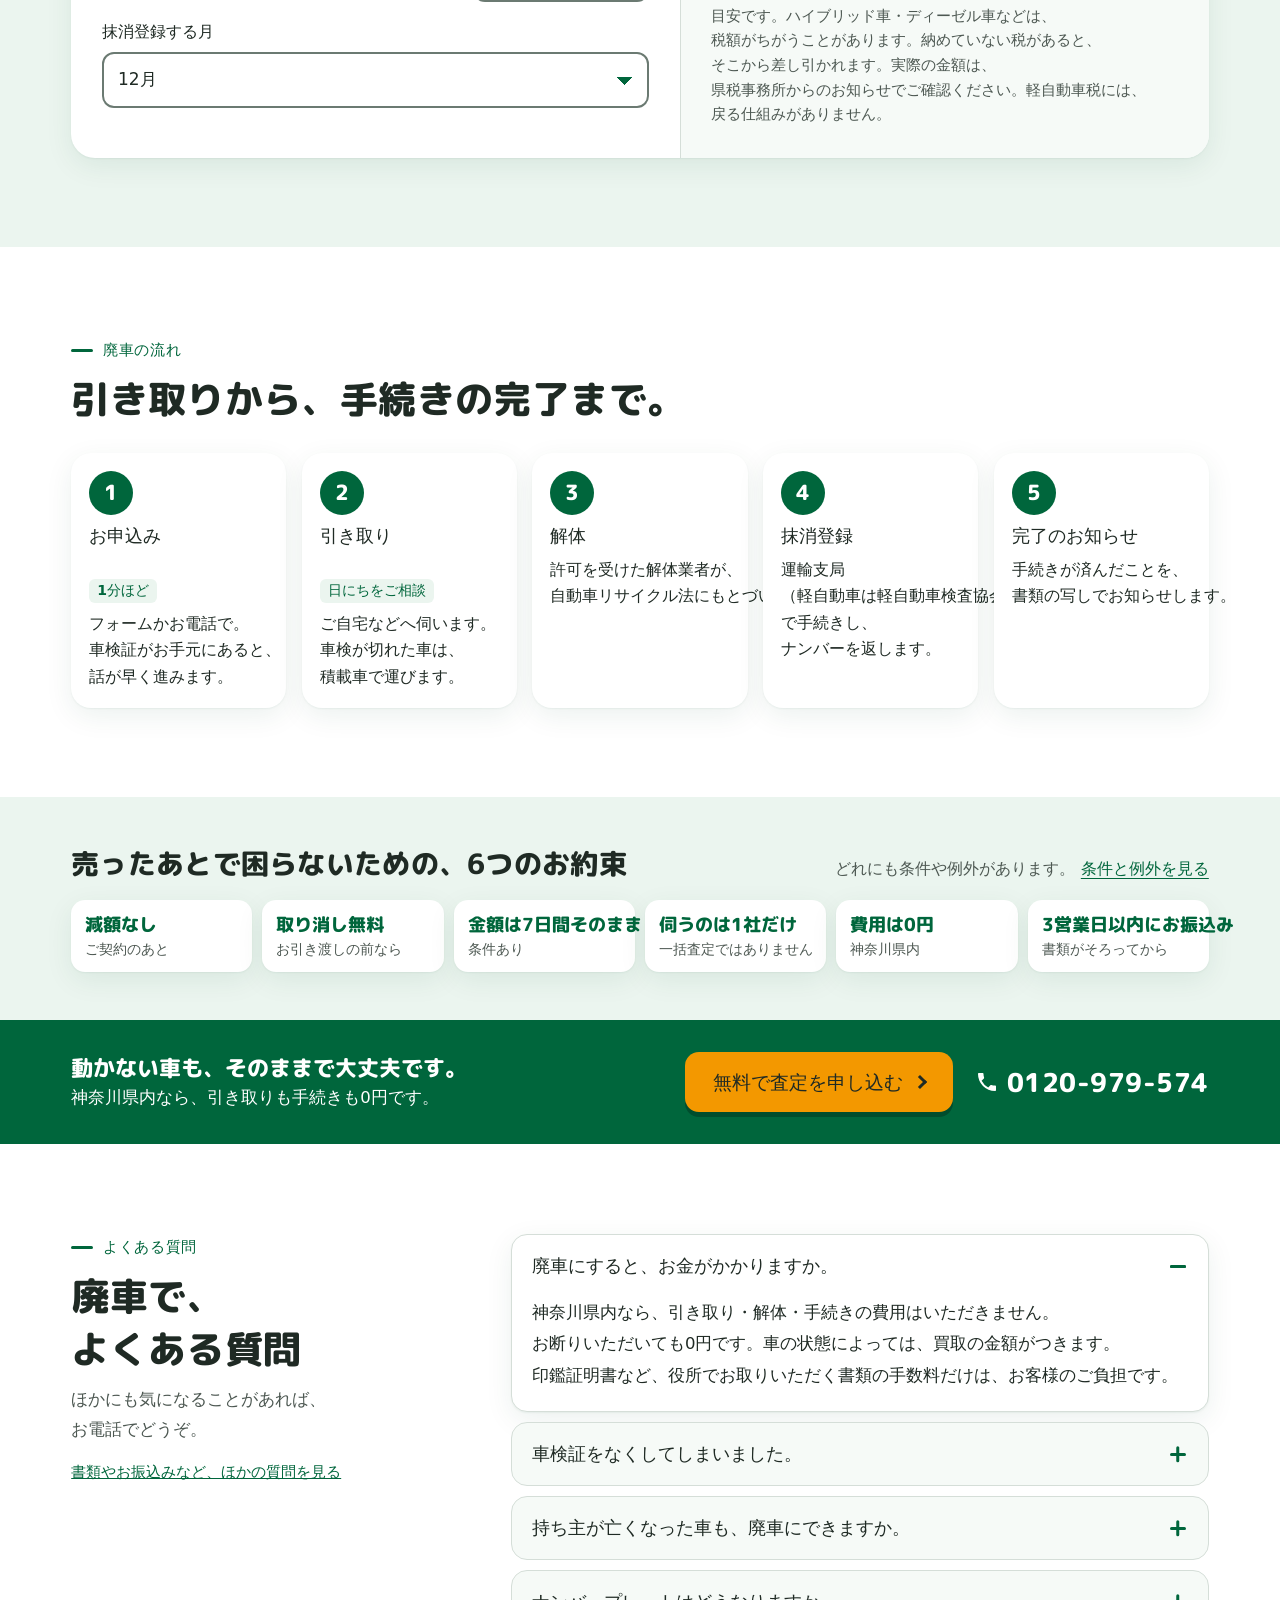
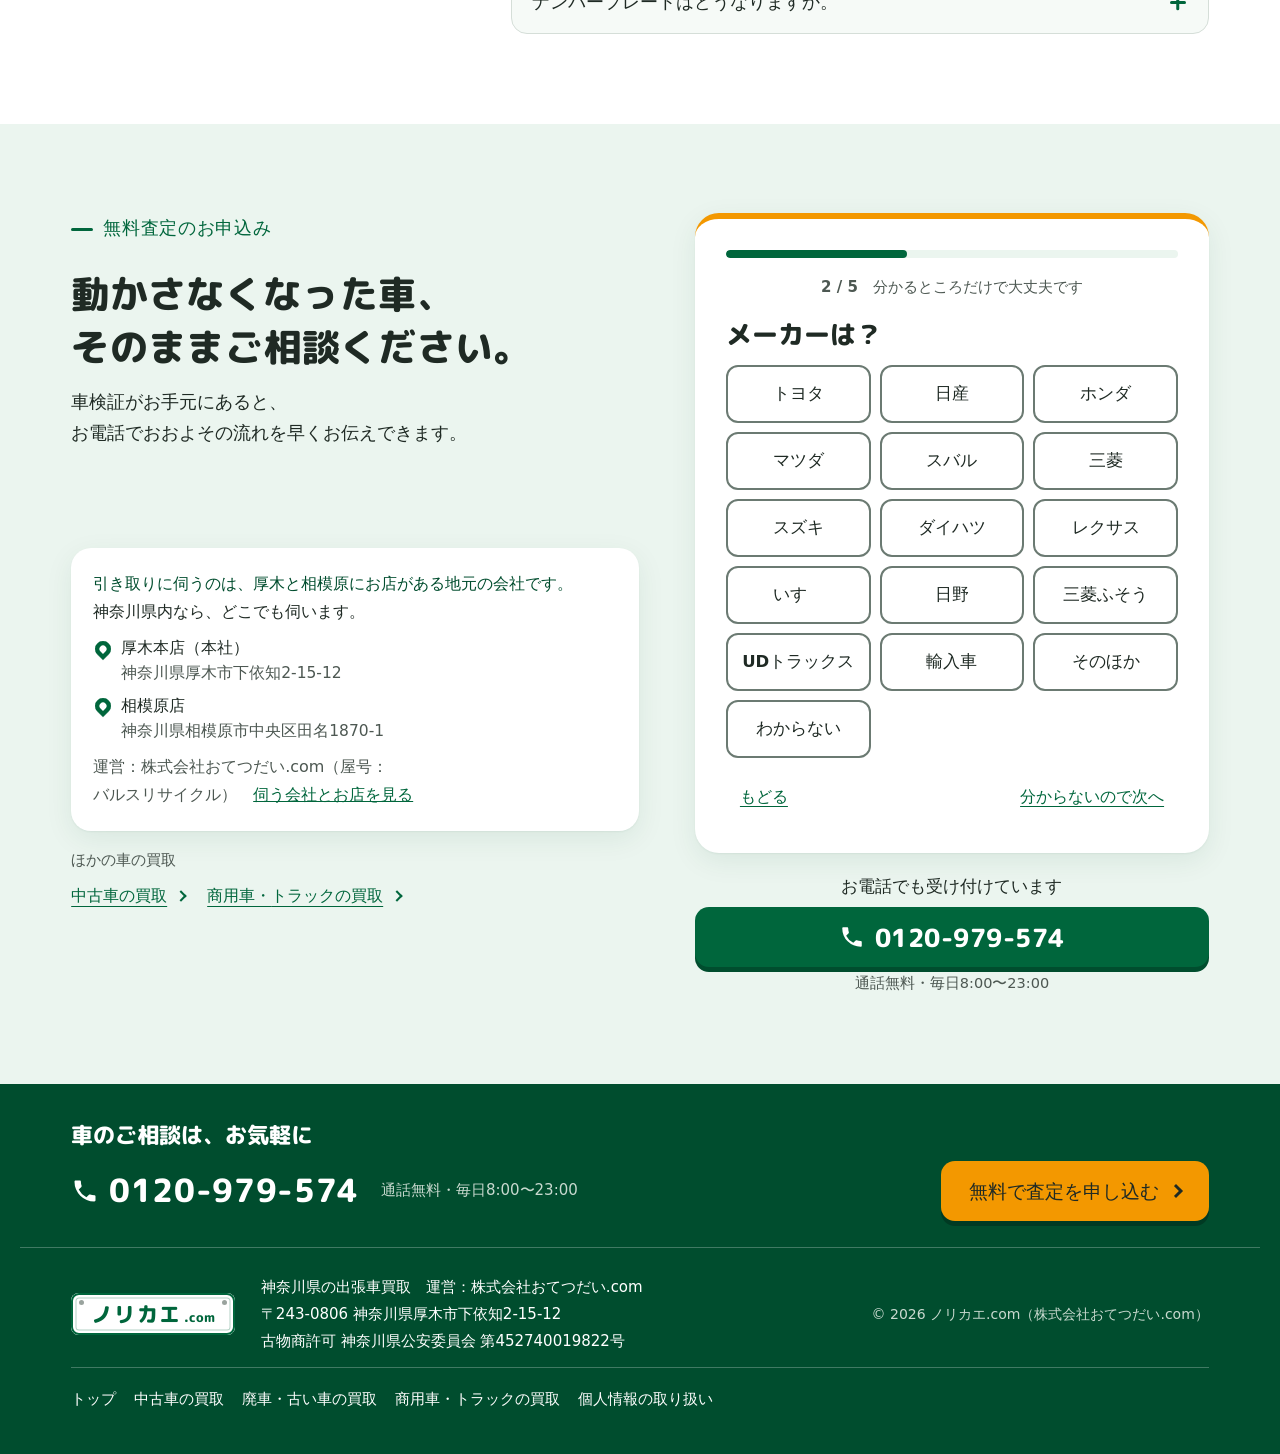
==== commit 74afad18: "第13版：辛口評価の中の10件（お店と地域を地図つきの1章に、ちがいの表、こんなときも、車の写真、流れの図、写真の帯、フッター） Co-Authored-By: Claude Opus 5.5 <no" ====
--- a/haisha.html
+++ b/haisha.html
@@ -29,7 +29,7 @@
 <header class="bar">
   <a class="bar-logo" href="index.html" aria-label="ノリカエ.com トップページへ">
     <span class="logo" aria-hidden="true"><i></i><i></i><span class="logo-t">ノリカエ<small>.com</small></span></span>
-    <span class="bar-by">神奈川の<br>出張車買取</span>
+    <span class="bar-by"><b>神奈川の出張車買取</b><small>運営：バルスリサイクル</small></span>
   </a>
   <nav class="bar-nav" aria-label="サイトの案内">
     <a href="usedcar.html">中古車</a><a href="haisha.html" aria-current="page">廃車</a><a href="truck.html">商用車</a><a href="index.html#price">相場</a><a href="index.html#flow">流れ</a><a href="index.html#faq">質問</a>
@@ -280,6 +280,12 @@
 </main>
 
 <footer class="foot">
+  <div class="wrap foot-cta">
+    <p class="foot-cta-t">車のご相談は、お気軽に</p>
+    <a class="foot-tel" href="tel:0120979574" data-track="tel" data-place="footer"><svg class="ic" aria-hidden="true"><use href="#i-tel"/></svg><span class="tel-no">0120-979-574</span></a>
+    <p class="foot-hours">通話無料・毎日8:00〜23:00</p>
+    <a class="btn btn-go" href="index.html#apply" data-apply data-place="footer">無料で査定を申し込む</a>
+  </div>
   <div class="wrap foot-in">
     <span class="logo" aria-hidden="true"><i></i><i></i><span class="logo-t">ノリカエ<small>.com</small></span></span>
     <p>神奈川県の出張車買取　運営：株式会社おてつだい.com<br>〒243-0806 神奈川県厚木市<span class="nw">下依知2-15-12</span><br>古物商許可 神奈川県公安委員会 第452740019822号</p>
--- a/assets/site.css
+++ b/assets/site.css
@@ -25,7 +25,7 @@
 html:has(dialog[open]){overflow:hidden}
 body{margin:0;background:var(--white);color:var(--ink);font:400 17px/1.8 var(--f-body);font-synthesis:none;-webkit-font-smoothing:antialiased}
 body::before{content:"";position:fixed;inset:0 0 auto;height:env(safe-area-inset-top,0px);z-index:60;background:var(--white)}
-h1,h2,h3,p,ol,ul,dl,dd,figure{margin:0}
+h1,h2,h3,h4,p,ol,ul,dl,dd,figure{margin:0}
 ol,ul{padding:0;list-style:none}
 h1,h2{font-family:var(--f-round);font-weight:800;line-height:1.38;letter-spacing:.01em;text-wrap:balance;word-break:auto-phrase}
 h3{font-weight:700;line-height:1.5;text-wrap:balance;word-break:auto-phrase}
@@ -100,7 +100,8 @@
 .logo>i:first-child{left:8px}.logo>i:nth-child(2){right:8px}
 .logo-t{font:800 21px/1 var(--f-round);letter-spacing:.08em}
 .logo-t small{font-size:.62em;letter-spacing:0;margin-left:.15em}
-.bar-by{font-weight:700;font-size:13px;line-height:1.35;color:var(--ink-2)}
+.bar-by{display:grid;font-size:12.5px;line-height:1.4;color:var(--ink-2)}
+.bar-by b{font-size:15px;color:var(--ink)}
 .bar-nav{display:flex;gap:clamp(10px,1.3vw,20px);margin-left:auto}
 .bar-nav a{font-weight:700;font-size:15.5px;text-decoration:none;padding-block:10px;white-space:nowrap;border-bottom:3px solid transparent}
 .bar-nav a:hover{border-bottom-color:var(--green);color:var(--green)}
@@ -165,13 +166,14 @@
 .hero-souba{justify-self:start;display:inline-flex;align-items:center;gap:10px;margin-top:16px;min-height:44px;font-weight:700;font-size:16px;color:var(--green);text-underline-offset:5px}
 .hero-souba::after{content:"";width:8px;height:8px;border-right:2.5px solid currentColor;border-bottom:2.5px solid currentColor;transform:translateY(-3px) rotate(45deg)}
 
-.show{position:relative;min-width:0;isolation:isolate}
+.show{position:relative;min-width:0;isolation:isolate;display:grid;grid-template-columns:minmax(0,1fr) auto;align-items:center;column-gap:12px}
+.show-view{grid-column:1/-1}
 .show-view{position:relative;aspect-ratio:4/3;border-radius:var(--r);overflow:hidden;background:var(--mint-2);box-shadow:var(--shadow);isolation:isolate}
 .slide{position:absolute;inset:0;opacity:0;visibility:hidden}
 .slide.is-on{opacity:1;visibility:visible;z-index:2}
 .slide.is-off{opacity:1;visibility:visible;z-index:1}
 .slide picture,.slide img{display:block;width:100%;height:100%}
-.slide img{object-fit:cover;transform-origin:62% 58%}
+.slide img{object-fit:cover;object-position:50% 75%;transform-origin:50% 70%}
 .motion .slide{transition:opacity .9s ease,visibility 0s .9s}
 .motion .slide.is-on{transition:opacity .9s ease,visibility 0s}
 .motion .slide.is-off{transition:none}
@@ -179,13 +181,15 @@
 .motion .show.paused .slide img{animation-play-state:paused}
 @keyframes kb{from{transform:scale(1)}to{transform:scale(1.06)}}
 .slide figcaption{position:absolute;left:14px;top:14px;z-index:3;padding:7px 14px;border-radius:999px;background:rgba(255,255,255,.95);color:var(--green);font-weight:700;font-size:clamp(14.5px,1.2vw,17px);line-height:1.4;box-shadow:0 2px 10px rgba(0,0,0,.12)}
-.show-ui{position:absolute;left:12px;bottom:10px;z-index:4;display:flex;align-items:center;gap:6px}
-.show-dots{display:flex;gap:2px;padding:0 6px;border-radius:999px;background:rgba(255,255,255,.92)}
+/* 点と「止める」は、写真の下の左。右に「写真はイメージです」 */
+.show-ui{grid-column:1;display:flex;align-items:center;gap:6px;margin-top:8px;min-width:0}
+.show-dots{display:flex;gap:0}
 .show-dots button{width:26px;height:40px;padding:0;border:0;background:none;cursor:pointer;display:grid;place-items:center}
 .show-dots button::before{content:"";width:9px;height:9px;border-radius:50%;background:#8C9A92;transition:width .3s,background-color .3s,border-radius .3s}
 .show-dots button[aria-current="true"]::before{width:20px;border-radius:5px;background:var(--green)}
-.show-pause{order:2;min-height:40px;padding:0 14px;border:0;border-radius:999px;background:rgba(255,255,255,.92);color:var(--ink);font:700 14px/1 var(--f-body);cursor:pointer}
-.show-note{margin-top:6px;font-size:13px;color:var(--ink-2);text-align:right}
+.show-pause{order:2;min-height:40px;padding:0 14px;border:1.5px solid var(--line);border-radius:999px;background:#fff;color:var(--ink);font:700 14px/1 var(--f-body);cursor:pointer}
+.show-pause:hover{border-color:var(--green);color:var(--green)}
+.show-note{grid-column:2;margin-top:8px;font-size:13px;color:var(--ink-2);text-align:right}
 
 @media (min-width:900px){
   .hero{min-height:min(100svh,860px);display:grid;align-items:center}
@@ -233,21 +237,35 @@
 .est-car{font-weight:700;font-size:17px}
 .est-note{font-size:15px;line-height:1.75;color:var(--ink-2)}
 
-/* ---- 伺う会社とお店 ---- */
-.shop-grid{display:grid;grid-template-columns:minmax(0,1.15fr) minmax(0,.85fr);gap:clamp(28px,5vw,72px);align-items:center}
-.shop-say{margin-top:14px;font-size:clamp(16.5px,1.3vw,18px);line-height:1.9;max-width:36em}
-.facts{display:grid;grid-template-columns:repeat(2,minmax(0,1fr));gap:12px;margin-top:22px}
-.facts div{background:var(--paper);border:1px solid var(--line);border-radius:14px;padding:12px 16px;min-width:0}
+/* ---- 伺う会社とお店・伺える地域（1つの章）：左に会社とお店、右に神奈川の地図 ---- */
+/* カードは2種類だけ：白に影（.card 系）／うすい地で影なし（.tint 系）。小さな札も2種類：うす緑の塗り／線で囲む */
+.shop-grid{display:grid;grid-template-columns:minmax(0,1.05fr) minmax(0,.95fr);gap:clamp(28px,5vw,72px);align-items:start}
+.since{margin-top:16px;font-weight:700;font-size:17px;line-height:1.5}
+.since b{margin-right:2px;font:800 clamp(44px,4.4vw,60px)/1 var(--f-round);color:var(--green);letter-spacing:.02em}
+.shop-say{margin-top:12px;font-size:clamp(16.5px,1.3vw,18px);line-height:1.9;max-width:36em}
+.stores{display:grid;gap:10px;margin-top:20px}
+.stores li{position:relative;display:grid;gap:0 14px;grid-template-columns:minmax(0,1fr) auto;align-items:center;padding:12px 16px 12px 46px;background:#fff;border-radius:16px;box-shadow:var(--shadow)}
+.stores li::before{content:"";position:absolute;left:16px;top:50%;width:18px;height:18px;margin-top:-11px;border-radius:50% 50% 50% 0;transform:rotate(-45deg);background:var(--green);box-shadow:inset 0 0 0 5px var(--green),inset 0 0 0 10px #fff}
+.stores b{font-size:17px}
+.stores span{grid-column:1;font-size:15px;line-height:1.6;color:var(--ink-2)}
+.stores a{grid-column:2;grid-row:1/span 2;display:inline-flex;align-items:center;min-height:44px;font-weight:700;font-size:15px;color:var(--green);text-underline-offset:4px;white-space:nowrap}
+.facts{display:grid;grid-template-columns:repeat(2,minmax(0,1fr));gap:10px;margin-top:14px;max-width:460px}
+.facts div{background:var(--paper);border-radius:14px;padding:10px 14px;min-width:0}
 .facts dt{font-size:14px;font-weight:700;color:var(--green)}
-.facts dd{font-weight:700;font-size:17px;line-height:1.5}
-.facts dd small{display:block;font-weight:500;font-size:14.5px;color:var(--ink-2)}
-.stores{display:grid;gap:18px}
-.store{display:grid;grid-template-columns:clamp(130px,13vw,170px) minmax(0,1fr);grid-template-rows:auto 1fr;column-gap:18px;row-gap:4px;align-items:start;background:#fff;border:1px solid var(--line);border-radius:var(--r);padding:18px;box-shadow:var(--shadow)}
-.store-pl{grid-row:1/span 2;width:100%}
-.store-pl b{font-size:clamp(22px,2vw,30px)}
-.store-pl small{display:none}
-.store h3{font-size:18px}
-.store p{font-size:15.5px;line-height:1.7;color:var(--ink-2)}
+.facts dd{font-weight:700;font-size:16.5px;line-height:1.5}
+.facts dd small{display:block;font-weight:500;font-size:14px;color:var(--ink-2)}
+.area-box{display:grid;gap:12px;background:var(--paper);border-radius:24px;padding:clamp(18px,2.4vw,28px);min-width:0}
+.area-box h3{font:800 clamp(21px,1.9vw,26px)/1.4 var(--f-round);color:var(--ink)}
+.area-sub{font-size:16px;color:var(--ink-2)}
+.kmap{margin:0}
+.kmap svg{display:block;width:100%;height:auto}
+.km-land path{fill:var(--mint-2);stroke:#fff;stroke-width:2.5;stroke-linejoin:round}
+.km-land .km-home{fill:#B3D3C2}
+.km-lab text{font:700 10px var(--f-body);fill:var(--green-d);text-anchor:middle}
+.km-lab .km-sea{font-weight:500;font-size:9.5px;fill:var(--ink-2);letter-spacing:.4em}
+.km-pin circle{fill:var(--green);stroke:#fff;stroke-width:2}
+.km-pin text{font:800 10px var(--f-round);fill:var(--ink);paint-order:stroke;stroke:#fff;stroke-width:3px;stroke-linejoin:round}
+.kmap figcaption{margin-top:2px;font-size:13px;color:var(--ink-2);text-align:right}
 
 /* ---- 約束：6つを同じ強さで。大きな言葉（数字は単位付き）＋短い文＋例外 ---- */
 .dgs{display:grid;grid-template-columns:repeat(3,minmax(0,1fr));gap:clamp(12px,1.4vw,20px);margin-top:28px}
@@ -264,27 +282,28 @@
 .ex b{display:inline-block;margin-right:8px;font-size:13.5px;line-height:1.6;border:1.5px solid currentColor;border-radius:5px;padding:0 7px;vertical-align:1px;color:var(--ink)}
 
 /* ---- ちがい ---- */
-.diff-grid{display:grid;grid-template-columns:minmax(0,.85fr) minmax(0,1.15fr);gap:clamp(28px,5vw,72px);align-items:center}
-.phones{display:grid;grid-template-columns:auto 1fr;gap:clamp(24px,4vw,56px);margin-top:26px}
-.ph-col p{font-weight:700;font-size:15px;margin-bottom:10px}
-.ph-set{display:flex;flex-wrap:wrap;gap:12px}
-.ph{position:relative;display:block;width:44px;height:78px;border:3px solid #9AA8A0;border-radius:11px;background:#F1F4F2}
-.ph::before{content:"";position:absolute;left:50%;bottom:4px;width:12px;height:3px;margin-left:-6px;border-radius:2px;background:#9AA8A0}
-.one .ph{border-color:var(--green);background:var(--mint)}
-.one .ph::before{background:var(--green)}
-.motion .diff.on .many .ph{animation:ring .5s ease-in-out 6}
-.motion .diff.on .many .ph:nth-child(2){animation-delay:.12s}
-.motion .diff.on .many .ph:nth-child(3){animation-delay:.24s}
-.motion .diff.on .many .ph:nth-child(4){animation-delay:.07s}
-.motion .diff.on .many .ph:nth-child(5){animation-delay:.31s}
-@keyframes ring{0%,100%{transform:rotate(0)}20%{transform:rotate(-7deg)}60%{transform:rotate(7deg)}}
+.diff-head{max-width:46em}
+.cmp-wrap{margin-top:26px}
+.diff-tip{position:relative;margin-top:16px;padding:14px 18px 14px 50px;border-radius:16px;background:var(--mint);font-size:16.5px;line-height:1.7}
+.diff-tip::before{content:"";position:absolute;left:18px;top:16px;width:22px;height:22px;border-radius:50%;background:var(--green) url("data:image/svg+xml,%3Csvg xmlns='http://www.w3.org/2000/svg' viewBox='0 0 20 20'%3E%3Cpath d='M5.5 10.4l3 3 6-6.6' fill='none' stroke='%23fff' stroke-width='2.4' stroke-linecap='round' stroke-linejoin='round'/%3E%3C/svg%3E") center/100% no-repeat}
+.diff-tip b{display:block;color:var(--green-d)}
 .cmp{width:100%;border-collapse:separate;border-spacing:0;font-size:16px;line-height:1.6;background:#fff;border:1px solid var(--line);border-radius:var(--r);overflow:hidden}
 .cmp th,.cmp td{padding:14px;text-align:left;vertical-align:top;border-bottom:1px solid var(--line)}
 .cmp tbody tr:last-child>*{border-bottom:0}
 .cmp thead th{font-weight:700;font-size:15px;background:var(--paper)}
-.cmp tbody th{font-weight:700;font-size:15px;width:22%}
+.cmp tbody th{font-weight:700;font-size:15px;width:17%}
+.cmp td{width:27.6%}
 .cmp .us{background:var(--mint);font-weight:700;color:var(--green-d)}
 .cmp thead .us{background:var(--green);color:#fff}
+
+/* ---- 写真の帯：横いっぱいの写真に、短い一言だけ（大事な文は載せない） ---- */
+.photo-band{position:relative;margin:0;height:clamp(240px,30vw,420px);overflow:hidden;background:var(--mint-2)}
+.photo-band picture,.photo-band img{display:block;width:100%;height:100%}
+.photo-band img{object-fit:cover;object-position:50% 92%}
+.photo-band figcaption{position:absolute;left:max(var(--pad),var(--gl));bottom:clamp(16px,2.4vw,32px);display:grid;gap:2px;max-width:min(440px,calc(100% - 32px));padding:14px 20px;border-radius:16px;background:rgba(255,255,255,.95);box-shadow:0 4px 18px rgba(0,0,0,.12)}
+.photo-band b{font:800 clamp(19px,1.8vw,24px)/1.4 var(--f-round);color:var(--green-d)}
+.photo-band span{font-size:16px;font-weight:700}
+.photo-band small{font-size:12.5px;color:var(--ink-2)}
 
 /* ---- 小さな申込みの帯 ---- */
 .band{background:var(--green);color:#fff;--focus:#fff}
@@ -297,9 +316,15 @@
 .band-tel .ic{width:24px;height:24px}
 
 /* ---- 買い取る車 ---- */
-.bays{display:grid;grid-template-columns:repeat(4,minmax(0,1fr));gap:clamp(12px,1.4vw,20px);margin-top:28px}
-.bay{display:grid;grid-template-rows:130px auto 1fr auto;gap:10px;background:#fff;border:1px solid var(--line);border-radius:var(--r);padding:16px clamp(16px,1.6vw,22px) 12px;min-width:0;overflow:hidden;box-shadow:var(--shadow)}
-.bay .wcar{width:100%;max-width:230px;justify-self:center;align-self:end}
+.when{display:flex;flex-wrap:wrap;align-items:center;gap:10px 16px;margin-top:22px;padding:14px 18px;border-radius:16px;background:var(--mint)}
+.when-t{font-weight:700;font-size:16.5px;color:var(--green-d)}
+.when-list{display:flex;flex-wrap:wrap;gap:8px}
+.when-list li{padding:5px 14px;border-radius:999px;background:#fff;font-weight:700;font-size:15.5px;line-height:1.5}
+.bays{display:grid;grid-template-columns:repeat(4,minmax(0,1fr));gap:clamp(12px,1.4vw,20px);margin-top:22px}
+.bay{display:grid;grid-template-rows:auto auto 1fr auto;gap:10px;background:#fff;border-radius:var(--r);padding:0 0 10px;min-width:0;overflow:hidden;box-shadow:var(--shadow)}
+.bay>:not(.bay-ph){margin-inline:clamp(16px,1.6vw,20px)}
+.bay-ph{display:block}
+.bay-ph img{display:block;width:100%;height:auto;aspect-ratio:3/2;object-fit:cover;object-position:var(--pos,50% 75%);background:var(--mint-2)}
 .wcar{position:relative}
 .wcar img{display:block;width:100%;height:auto}
 .wh{position:absolute;display:block;aspect-ratio:1;translate:-50% -50%;border-radius:50%;background-repeat:no-repeat;will-change:transform}
@@ -307,35 +332,44 @@
 @keyframes spin{to{transform:rotate(360deg)}}
 .motion .wcar.ready{transform:translateX(var(--from,-60vw))}
 .motion .wcar.go{transform:none;transition:transform 1.2s cubic-bezier(.2,.8,.25,1)}
-.bay h3{font-size:clamp(19px,1.55vw,22px);padding-top:10px;border-top:1px solid var(--line)}
+.bay h3{font-size:clamp(19px,1.55vw,22px);padding-top:4px}
 .bay ul{display:grid;gap:3px;font-size:15.5px;line-height:1.6}
 .bay li{position:relative;padding-left:18px}
 .bay li::before{content:"";position:absolute;left:1px;top:.66em;width:8px;height:8px;border-radius:50%;background:var(--green)}
 .bay-go{display:inline-flex;align-items:center;gap:6px;min-height:44px;font-weight:700;font-size:15.5px;color:var(--green);text-underline-offset:4px}
-.family{margin-top:20px;padding:16px 20px;border-radius:16px;background:var(--cream);font-size:16.5px}
+.family{margin-top:20px;padding:16px 20px;border-radius:16px;background:var(--mint);font-size:16.5px}
 .family b{margin-right:8px;font-size:18px}
 .family a{font-weight:700;margin-left:6px;white-space:nowrap;color:var(--green)}
 
 /* ---- 流れ ---- */
-.steps{display:grid;grid-template-columns:repeat(4,minmax(0,1fr));gap:clamp(12px,1.4vw,20px);margin-top:28px}
-.step{position:relative;display:grid;gap:8px;align-content:start;background:#fff;border-radius:var(--r);padding:20px clamp(16px,1.6vw,22px);box-shadow:var(--shadow);min-width:0}
-.step-no{display:grid;place-items:center;width:46px;height:46px;border-radius:50%;background:var(--green);color:#fff;font:800 22px/1 var(--f-round)}
+.steps{display:grid;grid-template-columns:repeat(4,minmax(0,1fr));gap:clamp(16px,2vw,28px);margin-top:30px}
+.step{position:relative;display:grid;gap:8px;align-content:start;min-width:0}
+/* 番号どうしを線でつなぐ（最後の番号の右には線を引かない） */
+.step:not(:last-child)::after{content:"";position:absolute;z-index:0;left:56px;right:calc(-1 * clamp(16px,2vw,28px) + 8px);top:23px;height:3px;border-radius:2px;background:rgba(0,102,60,.28)}
+.step-no{position:relative;z-index:1;display:grid;place-items:center;width:46px;height:46px;border-radius:50%;background:var(--green);color:#fff;font:800 22px/1 var(--f-round);box-shadow:0 0 0 6px var(--mint)}
 .step h3{font-size:clamp(19px,1.55vw,22px)}
-.step>p:not(.step-no){font-size:15.5px;line-height:1.7}
-.you,.we{display:inline-block;font-size:13.5px;line-height:1.7;border-radius:5px;padding:0 8px;margin-right:8px}
-.you{background:var(--cream);color:#6B4A00}
-.we{background:var(--mint);color:var(--green)}
+.step>p:not(.step-no){font-size:16.5px;line-height:1.75}
+.you,.we{display:inline-block;font-size:13.5px;line-height:1.6;border-radius:5px;padding:0 8px;margin-right:8px}
+.you{border:1.5px solid var(--ink-2);color:var(--ink)}
+.we{background:var(--green);color:#fff;border:1.5px solid var(--green)}
 
 /* ---- 地域 ---- */
-.area-grid{display:grid;grid-template-columns:minmax(0,.8fr) minmax(0,1.2fr);gap:clamp(28px,5vw,72px);align-items:start}
-.areas{display:grid;grid-template-columns:repeat(2,minmax(0,1fr));gap:12px}
-.ar{display:grid;gap:6px;align-content:start;background:var(--paper);border:1px solid var(--line);border-radius:16px;padding:14px 18px;min-width:0}
-.ar h3{display:flex;flex-wrap:wrap;align-items:baseline;gap:4px 10px;font-size:18px;color:var(--green)}
-.ar h3 small{font-size:12.5px;padding:0 8px;border-radius:5px;background:var(--green);color:#fff}
-.ar p{font-size:15.5px;line-height:1.75}
-.ar-home{grid-column:1/-1;background:var(--mint);border-color:var(--mint-2)}
-.zip{display:grid;gap:8px;margin-top:22px;max-width:360px}
+.areas{display:grid;grid-template-columns:repeat(2,minmax(0,1fr));gap:10px;margin-top:10px}
+.ar{display:grid;gap:4px;align-content:start;background:#fff;border-radius:14px;padding:12px 16px;min-width:0}
+.ar h4{display:flex;flex-wrap:wrap;align-items:baseline;gap:4px 10px;font-size:17px;color:var(--green)}
+.ar h4 small{font-size:12.5px;padding:0 8px;border-radius:5px;background:var(--mint);color:var(--green)}
+.ar p{font-size:15px;line-height:1.75}
+.ar-home{grid-column:1/-1}
+.area-list summary{display:inline-flex;align-items:center;gap:10px;min-height:44px;cursor:pointer;font-weight:700;font-size:16px;color:var(--green);list-style:none;text-decoration:underline;text-underline-offset:4px}
+.area-list summary::-webkit-details-marker{display:none}
+.area-list summary::after{content:"";width:8px;height:8px;border-right:2.5px solid currentColor;border-bottom:2.5px solid currentColor;transform:translateY(-3px) rotate(45deg);transition:transform .2s}
+.area-list[open] summary::after{transform:translateY(2px) rotate(-135deg)}
+.zip{display:grid;gap:8px}
 .zip label{font-weight:700}
+.zip-row{display:flex;gap:8px}
+.zip-row input{flex:1 1 auto;min-width:0}
+.zip-go{flex:none;min-height:56px;padding:0 18px;border:0;border-radius:12px;background:var(--green);color:#fff;font:700 16px/1 var(--f-body);cursor:pointer}
+.zip-go:hover{background:var(--green-h)}
 .zip-out{font-weight:700;font-size:16px}
 .zip-out:empty{display:none}
 .zip-out.ok{color:var(--green)}
@@ -420,7 +454,13 @@
 .co dt{font-weight:700;font-size:15px;color:var(--green)}
 .co dd{min-width:0;overflow-wrap:break-word}
 .co a{color:var(--green)}
-.foot{--focus:#fff;background:var(--green-d);color:#fff;padding-block:40px 34px}
+.foot{--focus:#fff;background:var(--green-d);color:#fff;padding-block:36px 34px}
+.foot-cta{display:flex;flex-wrap:wrap;align-items:center;gap:10px 22px;padding-bottom:26px;margin-bottom:26px;border-bottom:1px solid rgba(255,255,255,.25)}
+.foot-cta-t{width:100%;font:800 clamp(19px,1.7vw,23px)/1.4 var(--f-round)}
+.foot-tel{display:inline-flex;align-items:center;gap:10px;min-height:48px;text-decoration:none;font-size:clamp(26px,2.6vw,32px)}
+.foot-tel .ic{width:28px;height:28px}
+.foot-hours{font-size:15px;color:#C8D9CF}
+.foot-cta .btn{margin-left:auto;box-shadow:0 5px 0 rgba(0,0,0,.25)}
 .foot-in{display:flex;flex-wrap:wrap;align-items:center;gap:12px 26px;font-size:15px}
 .foot .logo{height:42px}
 .foot-c{margin-left:auto;font-size:14px;color:#C8D9CF}
@@ -448,7 +488,7 @@
   .bar-menu{display:block}
 }
 @media (max-width:1100px){
-  .dgs,.steps,.bays{grid-template-columns:repeat(2,minmax(0,1fr))}
+  .dgs,.bays{grid-template-columns:repeat(2,minmax(0,1fr))}
 }
 @media (max-width:899px){
   /* スマホ・縦の画面：見出し → 写真 → 申込みボタン を1画面に。説明と安心の印はボタンの下 */
@@ -458,7 +498,7 @@
   .lead{order:4;margin-top:18px}
   .trust-box{order:5}
   .hero-souba{order:6}
-  .price-grid,.shop-grid,.diff-grid,.area-grid,.faq-grid,.apply-grid{grid-template-columns:minmax(0,1fr)}
+  .price-grid,.shop-grid,.faq-grid,.apply-grid{grid-template-columns:minmax(0,1fr)}
   .faq-head{position:static}
   .co{grid-template-columns:minmax(0,1fr)}
 }
@@ -488,7 +528,7 @@
   .show-view{aspect-ratio:3/2}
   .show-note{font-size:12px;margin-top:4px}
   .slide figcaption{left:10px;top:10px;font-size:14px;padding:5px 12px}
-  .show-ui{left:8px;bottom:6px}
+  .show-ui{margin-top:4px}
   .show-dots button{width:22px;height:36px}
   .show-pause{min-height:36px;padding:0 12px;font-size:13px}
   .sec h2{font-size:clamp(24px,7vw,28px)}
@@ -500,17 +540,22 @@
   .odo{font-size:52px}
   .est-note{font-size:14px;line-height:1.7}
   .shop-say{font-size:16px;line-height:1.8}
-  .facts{gap:8px;margin-top:16px}
+  .since b{font-size:44px}
+  .since{font-size:15.5px}
+  .stores{gap:8px;margin-top:16px}
+  .stores li{padding:10px 12px 10px 40px}
+  .stores li::before{left:13px}
+  .stores b{font-size:16px}
+  .stores span{font-size:14px}
+  .stores a{font-size:14px}
+  .facts{gap:8px}
   .facts div{padding:9px 12px}
   .facts dt{font-size:13px}
   .facts dd{font-size:15.5px}
   .facts dd small{font-size:13px}
-  .stores{gap:10px}
-  .store{grid-template-columns:96px minmax(0,1fr);column-gap:12px;padding:12px}
-  .store-pl b{font-size:18px}
-  .store-pl .bolt{display:none}
-  .store h3{font-size:16.5px}
-  .store p{font-size:14.5px;line-height:1.6}
+  .area-box{padding:16px;border-radius:20px}
+  .area-sub{font-size:15px}
+  .zip-go{min-height:52px;padding:0 14px}
   .dgs{margin-top:20px;gap:10px}
   .dgs,.steps,.bays{grid-template-columns:minmax(0,1fr)}
   .dg{gap:6px;padding:16px 18px}
@@ -518,31 +563,41 @@
   .dg-v{font-size:30px}
   .dg>p:not(.dg-tag){font-size:16px;line-height:1.7}
   .ex{font-size:15px!important;line-height:1.7!important}
-  .phones{margin-top:18px}
-  .bays{gap:10px;margin-top:20px}
-  .bay{grid-template-columns:104px minmax(0,1fr);grid-template-rows:auto auto auto;column-gap:14px;row-gap:2px;padding:12px 14px 6px}
-  .bay .wcar{grid-column:1;grid-row:1/span 3;align-self:center;width:104px}
-  .bay h3{grid-column:2;grid-row:1;border-top:0;padding-top:0;align-self:end;font-size:17.5px}
+  .when{padding:12px 14px;gap:8px}
+  .when-t{width:100%;font-size:15.5px}
+  .when-list li{font-size:14.5px;padding:4px 12px}
+  .bays{gap:10px;margin-top:16px}
+  .bay{grid-template-columns:116px minmax(0,1fr);grid-template-rows:auto auto auto;column-gap:14px;row-gap:2px;padding:10px 14px 6px 10px}
+  .bay>:not(.bay-ph){margin-inline:0}
+  .bay-ph{grid-column:1;grid-row:1/span 3;align-self:center}
+  .bay-ph img{border-radius:10px}
+  .bay h3{grid-column:2;grid-row:1;padding-top:0;align-self:end;font-size:17.5px}
   .bay ul{grid-column:2;grid-row:2;display:block;font-size:14.5px;line-height:1.6}
   .bay li{display:inline;padding-left:0}
   .bay li::before{content:none}
   .bay li:not(:last-child)::after{content:"・"}
   .bay-go{grid-column:2;grid-row:3;min-height:40px;font-size:14.5px}
   .family{font-size:15.5px;padding:14px 16px}
-  .steps{gap:10px;margin-top:20px}
-  .step{grid-template-columns:auto minmax(0,1fr);align-items:center;column-gap:12px;row-gap:4px;padding:14px 16px}
-  .step-no{width:36px;height:36px;font-size:18px}
-  .step h3{font-size:18px}
-  .step>p:not(.step-no){grid-column:1/-1;font-size:15px;line-height:1.65}
   .areas{grid-template-columns:minmax(0,1fr);gap:8px}
-  .ar{padding:12px 14px;gap:2px}
-  .ar h3{font-size:16.5px}
+  .ar{padding:10px 14px;gap:2px}
+  .ar h4{font-size:16px}
   .ar p{font-size:14.5px;line-height:1.7}
-  .zip{margin-top:16px}
-  .ph{width:34px;height:auto;aspect-ratio:9/16;border-width:2.5px;border-radius:8px}
-  .ph-col{min-width:0}
-  .ph-set{gap:8px;flex-wrap:nowrap}
-  .phones{gap:22px;grid-template-columns:auto minmax(0,1fr)}
+  /* 携帯：説明は写真の下に（写真に重ねると車が隠れる） */
+  .photo-band{height:auto;background:var(--mint)}
+  .photo-band picture{height:200px}
+  .photo-band figcaption{position:static;max-width:none;padding:12px max(16px,var(--gl)) 14px;border-radius:0;box-shadow:none;background:var(--mint)}
+  .km-lab text,.km-pin text{font-size:13px}
+  .km-lab .km-sea{font-size:11px}
+  .photo-band span{font-size:15px}
+  .diff-tip{font-size:15.5px;padding:12px 14px 12px 44px}
+  .diff-tip::before{left:14px;top:14px;width:20px;height:20px}
+  .cmp-wrap{margin-top:18px}
+  .cmp td{width:auto}
+  .foot-cta{gap:8px 16px}
+  .foot-cta .btn{margin-left:0;width:100%}
+  /* 会社の表：携帯では最初の5行だけ見せる（site.js が「すべて見る」を付ける） */
+  .co.co-fold>div:nth-child(n+6){display:none}
+  .co-all{display:inline-flex;align-items:center;min-height:44px;margin-top:6px;padding:0;border:0;background:none;font:700 16px/1.4 var(--f-body);color:var(--green);text-decoration:underline;text-underline-offset:4px;cursor:pointer}
   .cmp{border:0;background:none;border-radius:0}
   .cmp thead{display:none}
   .cmp,.cmp tbody,.cmp tr,.cmp th,.cmp td{display:block;width:auto}
@@ -582,6 +637,16 @@
   html{scroll-padding-bottom:calc(84px + env(safe-area-inset-bottom,0px))}
   .dev-note{bottom:calc(84px + env(safe-area-inset-bottom,0px))}
 }
+@media (max-width:899px){
+  /* 流れ：タブレットと携帯は、縦の線でつなぐ */
+  .steps{gap:0;margin-top:20px}
+  .step{grid-template-columns:36px minmax(0,1fr);column-gap:14px;row-gap:2px;padding-bottom:18px}
+  .step:last-child{padding-bottom:0}
+  .step:not(:last-child)::after{left:17px;right:auto;top:40px;bottom:2px;width:3px;height:auto}
+  .step-no{grid-row:1/span 3;width:36px;height:36px;font-size:18px;box-shadow:0 0 0 4px var(--mint)}
+  .step h3{grid-column:2;font-size:18px;align-self:center;min-height:36px;display:flex;align-items:center}
+  .step>p:not(.step-no){grid-column:2;font-size:15.5px;line-height:1.65}
+}
 @media (max-width:380px){
   .hero h1{font-size:clamp(28px,9vw,34px)}
   .hero-tag span:last-child{display:none}
--- a/assets/page.css
+++ b/assets/page.css
@@ -31,7 +31,7 @@
 
 /* 写真：トップの最初の画面と同じ見せ方（角丸・やわらかい影）。今は素材写真なので「写真はイメージです」 */
 .ph-photo{min-width:0;margin:0}
-.ph-photo img{display:block;width:100%;height:auto;aspect-ratio:5/4;object-fit:cover;border-radius:var(--r);box-shadow:var(--shadow);background:var(--mint-2)}
+.ph-photo img{display:block;width:100%;height:auto;aspect-ratio:5/4;object-fit:cover;object-position:50% 75%;border-radius:var(--r);box-shadow:var(--shadow);background:var(--mint-2)}
 .ph-photo figcaption{margin-top:6px;font-size:13px;color:var(--ink-2);text-align:right}
 
 /* ---- ページの中の目次 ---- */
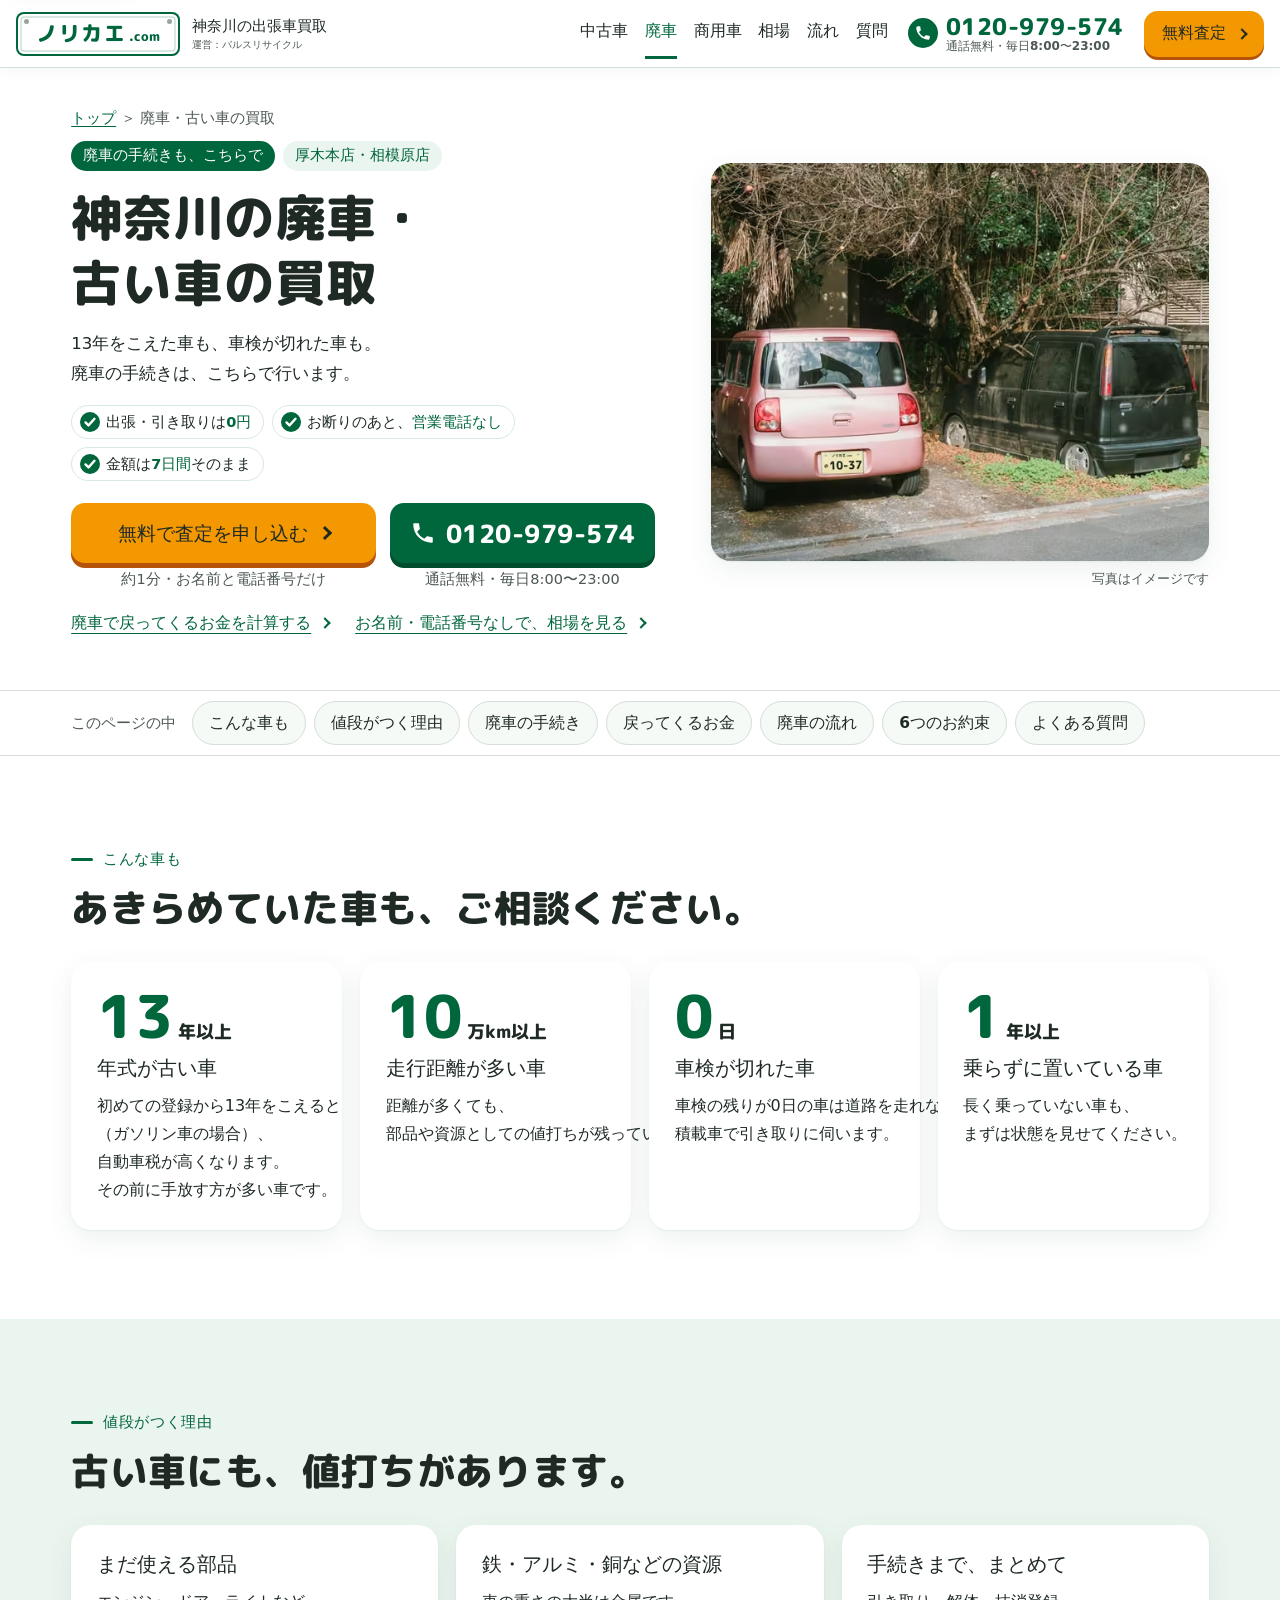
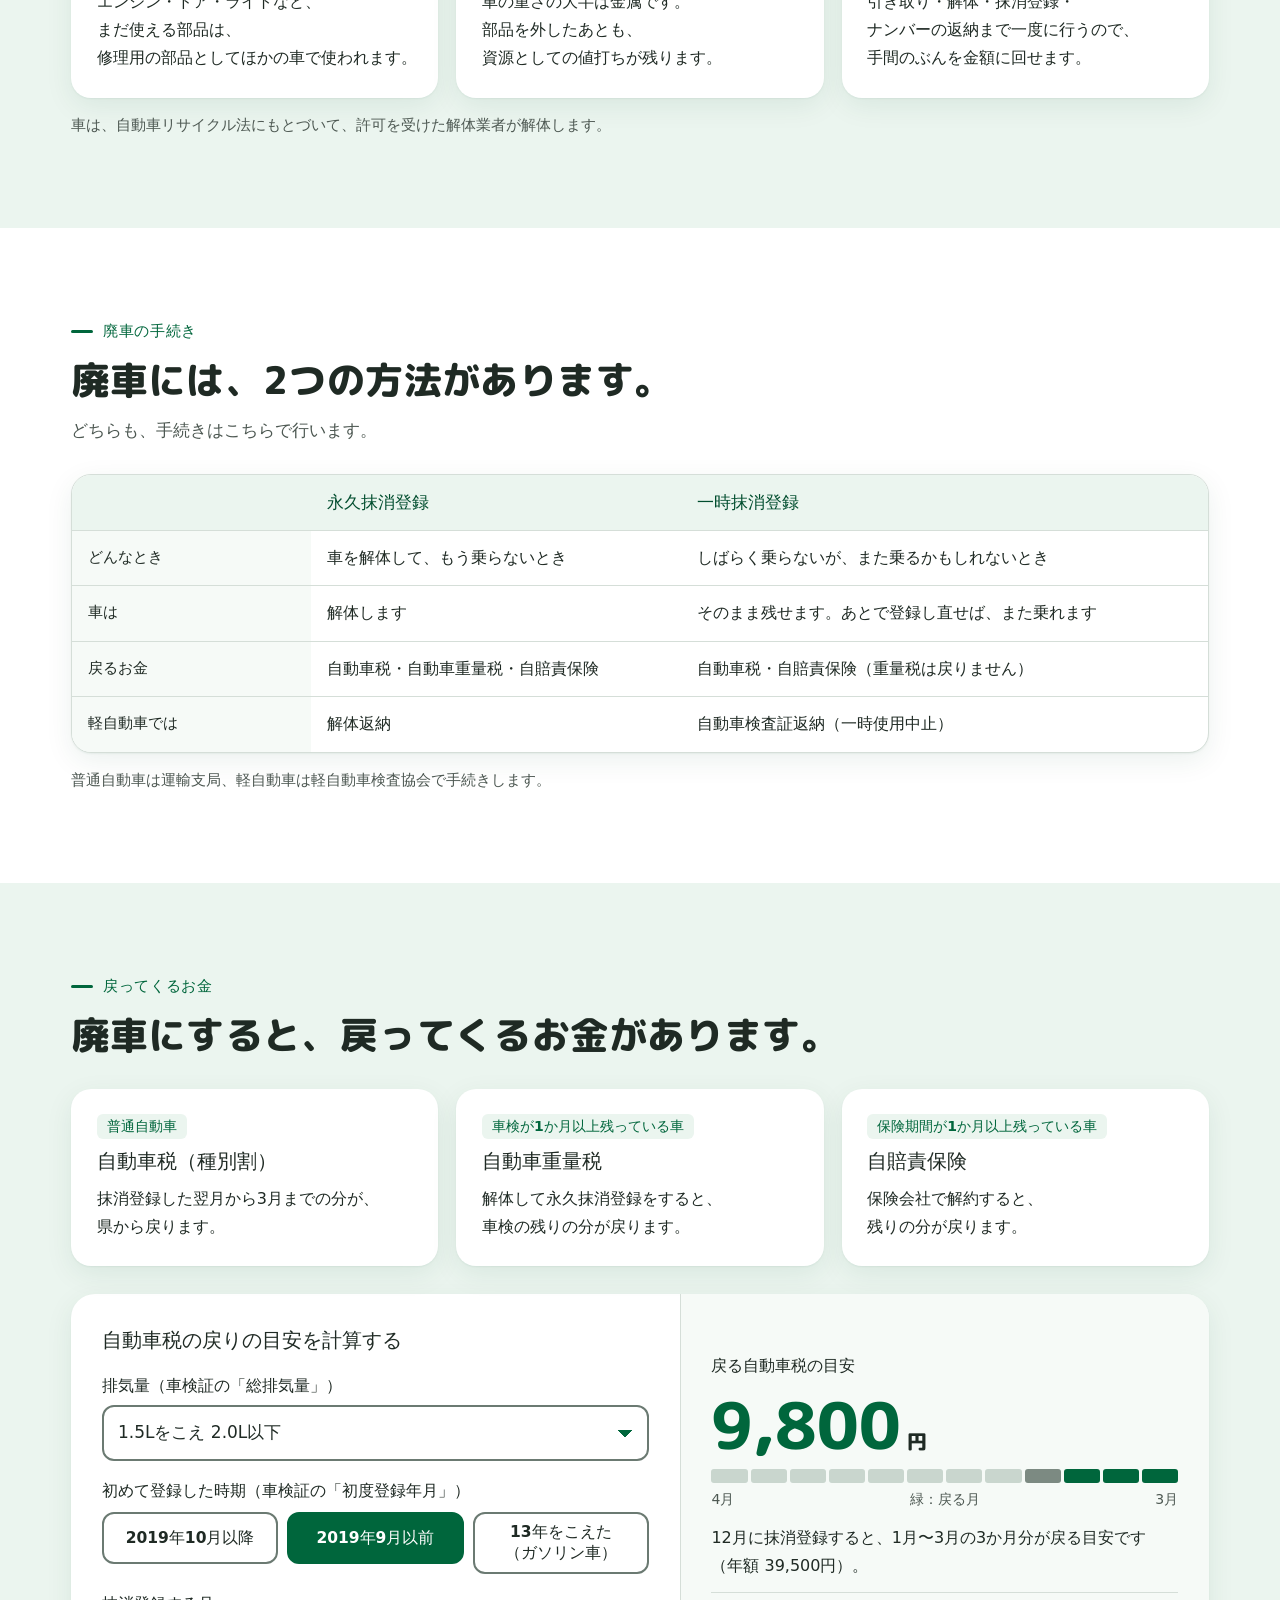
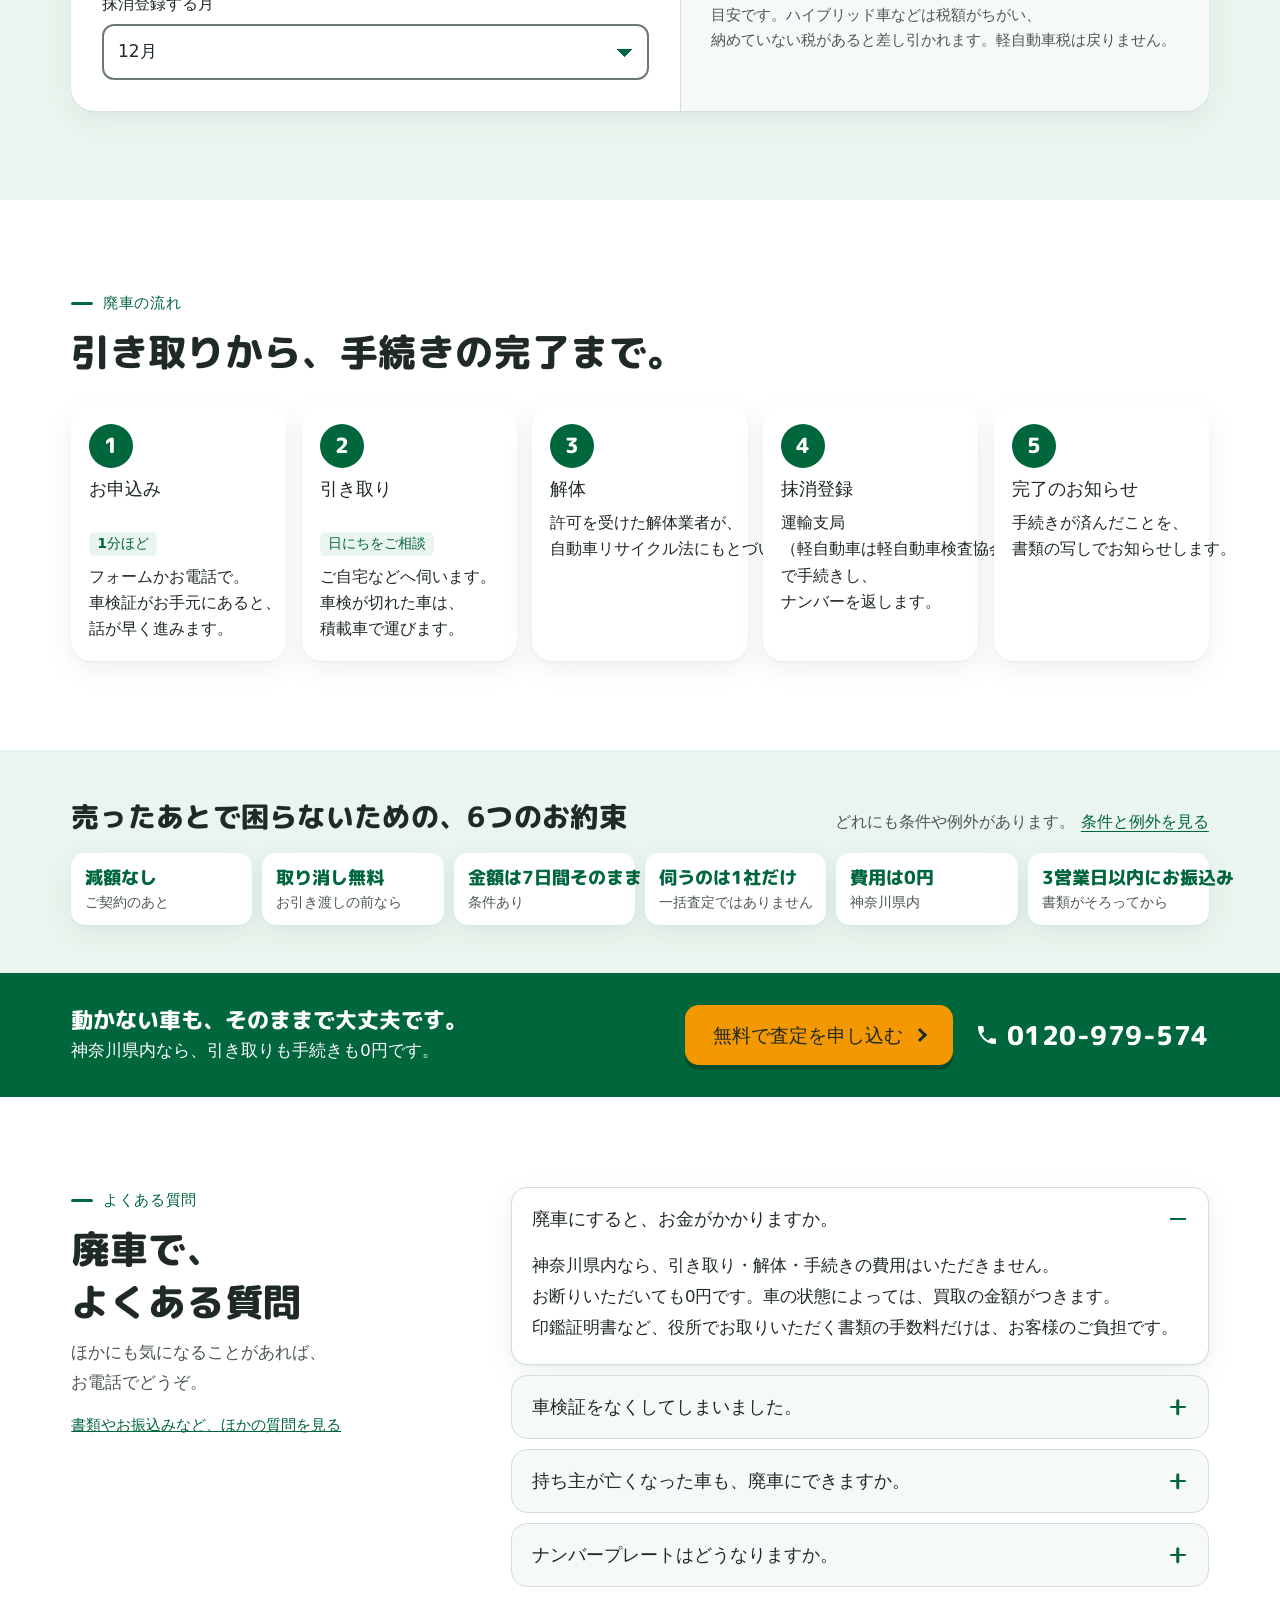
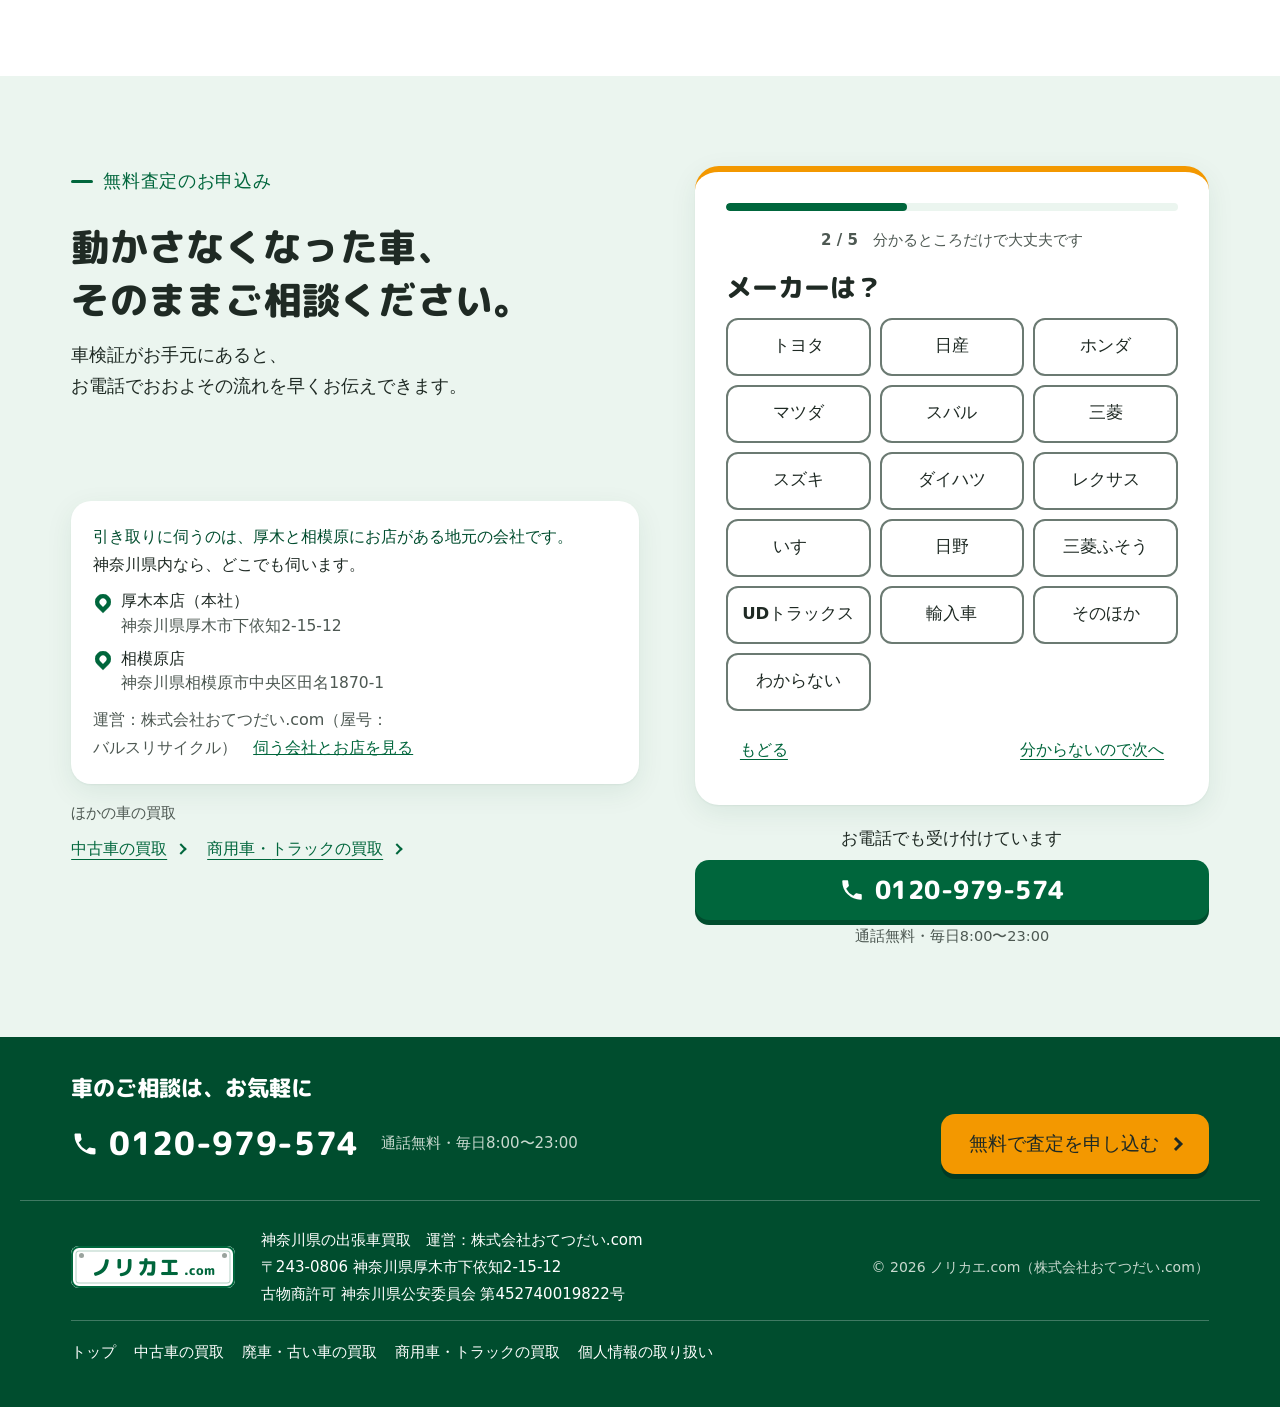
==== commit e0c3b9b4: "第13版：携帯の読みやすさ（本文16px以上・行間1.75・余白を広く・文を短く） Co-Authored-By: Claude Opus 5.5 <noreply@anthropic.com>" ====
--- a/haisha.html
+++ b/haisha.html
@@ -51,7 +51,7 @@
       <p class="crumbs"><a href="index.html">トップ</a> ＞ 廃車・古い車の買取</p>
       <p class="ph-tag"><span>廃車の手続きも、こちらで</span><span>厚木本店・相模原店</span></p>
       <h1 id="page-title">神奈川の廃車・古い車の買取</h1>
-      <p class="ph-lead">13年をこえた車、10万kmをこえた車、車検が切れた車も。廃車の手続きはこちらで行い、戻ってくるお金もご案内します。</p>
+      <p class="ph-lead">13年をこえた車も、車検が切れた車も。廃車の手続きは、こちらで行います。</p>
       <ul class="trust" aria-label="ノリカエ.comのお約束から">
         <li>出張・引き取りは<b>0円</b></li><li>お断りのあと、<b>営業電話なし</b></li><li>金額は<b>7日間</b>そのまま</li>
       </ul>
@@ -114,7 +114,7 @@
   <div class="wrap">
     <p class="kick">廃車の手続き</p>
     <h2 id="procedure-title">廃車には、2つの方法があります。</h2>
-    <p class="sub">どちらの手続きも、こちらで行います。お客様には、書類をそろえていただくだけです。</p>
+    <p class="sub">どちらも、手続きはこちらで行います。</p>
     <div class="tbl-wrap">
       <table class="tbl">
         <thead><tr><td></td><th scope="col">永久抹消登録</th><th scope="col">一時抹消登録</th></tr></thead>
@@ -126,7 +126,7 @@
         </tbody>
       </table>
     </div>
-    <p class="note">普通自動車は運輸支局で、軽自動車は軽自動車検査協会で手続きします。どちらも、ナンバープレートを返します。</p>
+    <p class="note">普通自動車は運輸支局、軽自動車は軽自動車検査協会で手続きします。</p>
   </div>
 </section>
 
@@ -135,9 +135,9 @@
     <p class="kick">戻ってくるお金</p>
     <h2 id="refund-title">廃車にすると、戻ってくるお金があります。</h2>
     <div class="cards">
-      <article class="card"><span class="pill">普通自動車</span><h3>自動車税（種別割）</h3><p>抹消登録した翌月から3月までの月数分が、県から戻ります。手続きのあと、県税事務所からお知らせが届きます。</p></article>
-      <article class="card"><span class="pill">車検が1か月以上残っている車</span><h3>自動車重量税</h3><p>解体して永久抹消登録をすると、車検の残りの期間の分が戻ります。</p></article>
-      <article class="card"><span class="pill">保険期間が1か月以上残っている車</span><h3>自賠責保険</h3><p>抹消登録のあと、保険会社で解約の手続きをすると、残りの期間の分が戻ります。</p></article>
+      <article class="card"><span class="pill">普通自動車</span><h3>自動車税（種別割）</h3><p>抹消登録した翌月から3月までの分が、県から戻ります。</p></article>
+      <article class="card"><span class="pill">車検が1か月以上残っている車</span><h3>自動車重量税</h3><p>解体して永久抹消登録をすると、車検の残りの分が戻ります。</p></article>
+      <article class="card"><span class="pill">保険期間が1か月以上残っている車</span><h3>自賠責保険</h3><p>保険会社で解約すると、残りの分が戻ります。</p></article>
     </div>
     <div class="calc">
       <form class="calc-form" aria-label="自動車税の戻りの目安">
@@ -172,7 +172,7 @@
           <p class="months-cap" aria-hidden="true"><span>4月</span><span>緑：戻る月</span><span>3月</span></p>
         </div>
         <p class="co-detail"></p>
-        <p class="co-note">目安です。ハイブリッド車・ディーゼル車などは、税額がちがうことがあります。納めていない税があると、そこから差し引かれます。実際の金額は、県税事務所からのお知らせでご確認ください。軽自動車税には、戻る仕組みがありません。</p>
+        <p class="co-note">目安です。ハイブリッド車などは税額がちがい、納めていない税があると差し引かれます。軽自動車税は戻りません。</p>
       </div>
     </div>
   </div>
--- a/assets/site.css
+++ b/assets/site.css
@@ -647,6 +647,66 @@
   .step h3{grid-column:2;font-size:18px;align-self:center;min-height:36px;display:flex;align-items:center}
   .step>p:not(.step-no){grid-column:2;font-size:15.5px;line-height:1.65}
 }
+@media (max-width:720px){
+  /* ==== 携帯の読みやすさ（2026-11-17。「文字が多く、詰まって見える」と言われて） ====
+     目安はデジタル庁デザインシステム：本文16px以上、補足は14px（14px未満は使わない）、本文の行間は1.7倍以上、字間0.02em。
+     1つの章で言うことは1つ。小さな札と注記を減らし、余白を広く。ここは上の携帯の決まりより後に置き、上書きする。 */
+  :root{--sec:60px}
+  body{letter-spacing:.02em}
+  .sec h2{font-size:clamp(24px,6.8vw,27px);line-height:1.45}
+  .kick{font-size:14px;margin-bottom:10px}
+  .sub{margin-top:12px;font-size:16px;line-height:1.75}
+  .note{margin-top:16px;font-size:14px;line-height:1.7}
+  /* 最初の画面：携帯では、2つ目の札・安心の印・相場へのリンクは出さない（すぐ下の章に同じ中身がある） */
+  .hero-tag span:last-child,.trust-box,.hero-souba{display:none}
+  .lead{margin-top:20px;font-size:16px;line-height:1.75}
+  .quick-note,.act-note{font-size:14px}
+  .show-note{font-size:14px}
+  /* 相場 */
+  .est-note{font-size:14px}
+  /* お店と地域 */
+  .shop-grid{gap:44px}
+  .since{margin-top:18px}
+  .shop-say{margin-top:14px;font-size:16px;line-height:1.8}
+  .stores{margin-top:22px}
+  .stores span,.stores a{font-size:15px}
+  .area-sub{font-size:16px}
+  .kmap figcaption{font-size:14px}
+  /* 約束 */
+  .dgs{gap:14px;margin-top:24px}
+  .dg{gap:8px;padding:20px}
+  .dg-tag{font-size:14px}
+  .dg-v{font-size:32px}
+  .dg>p:not(.dg-tag){font-size:16px;line-height:1.75}
+  .ex{font-size:15px!important;line-height:1.75!important}
+  /* ちがい */
+  .cmp td{font-size:16px;line-height:1.65}
+  .cmp tbody th{font-size:15px}
+  .cmp td.us::before,.cmp td:not(.us)::before{font-size:14px}
+  .diff-tip{font-size:16px}
+  /* 買い取る車 */
+  .when-list li{font-size:15px}
+  .bays{gap:12px}
+  .bay ul{font-size:16px}
+  .bay-go{font-size:15px}
+  .hero-tag{font-size:14px}
+  .photo-band span{font-size:16px}
+  .photo-band small{font-size:14px}
+  .family{font-size:16px;line-height:1.75}
+  /* 流れ */
+  .step>p:not(.step-no){font-size:16px;line-height:1.75}
+  /* 質問・申込み・会社・下 */
+  .faq-list summary{font-size:17px}
+  .faq-list details p{font-size:16px;line-height:1.8}
+  .apply-copy>p{font-size:16px}
+  .co div{font-size:15px}
+  .co dt{font-size:14px}
+  .foot-in{font-size:14px}
+  /* 下の帯の小さな字は折り返さない（字間を広げても1行に） */
+  .dock b,.dock small{letter-spacing:0;white-space:nowrap}
+  /* 開発用の「確認用」の札は、携帯では文に重なるので出さない（本番では消す） */
+  .dev-note{display:none}
+}
 @media (max-width:380px){
   .hero h1{font-size:clamp(28px,9vw,34px)}
   .hero-tag span:last-child{display:none}
--- a/assets/page.css
+++ b/assets/page.css
@@ -301,6 +301,19 @@
   .final-copy>p{font-size:16px}
   .final-wait{padding:18px 16px;gap:14px}
 }
+@media (max-width:720px){
+  /* 携帯の読みやすさ（site.css と同じ決まり：本文16px以上・補足14px以上・行間1.75） */
+  .ph-lead{font-size:16px;line-height:1.75}
+  .card p,.loan-steps b+span,.insp-panel dd,.ticks li,.final-copy>p,.final-shop>p{font-size:16px;line-height:1.75}
+  .steps5 span:not(.when){font-size:16px;line-height:1.75}
+  .shops li{font-size:15px}
+  .tbl td,.shaken table{font-size:15px}
+  .shaken-cap{font-size:14px}
+  .chips li{font-size:15px}
+  .pr-band-head p{font-size:15px}
+  .pr-chips b{font-size:17px}
+  .pr-chips span{font-size:14px}
+}
 @media (max-width:380px){
   .insp-list{grid-template-columns:minmax(0,1fr)}
   .insp-list button{min-height:46px}
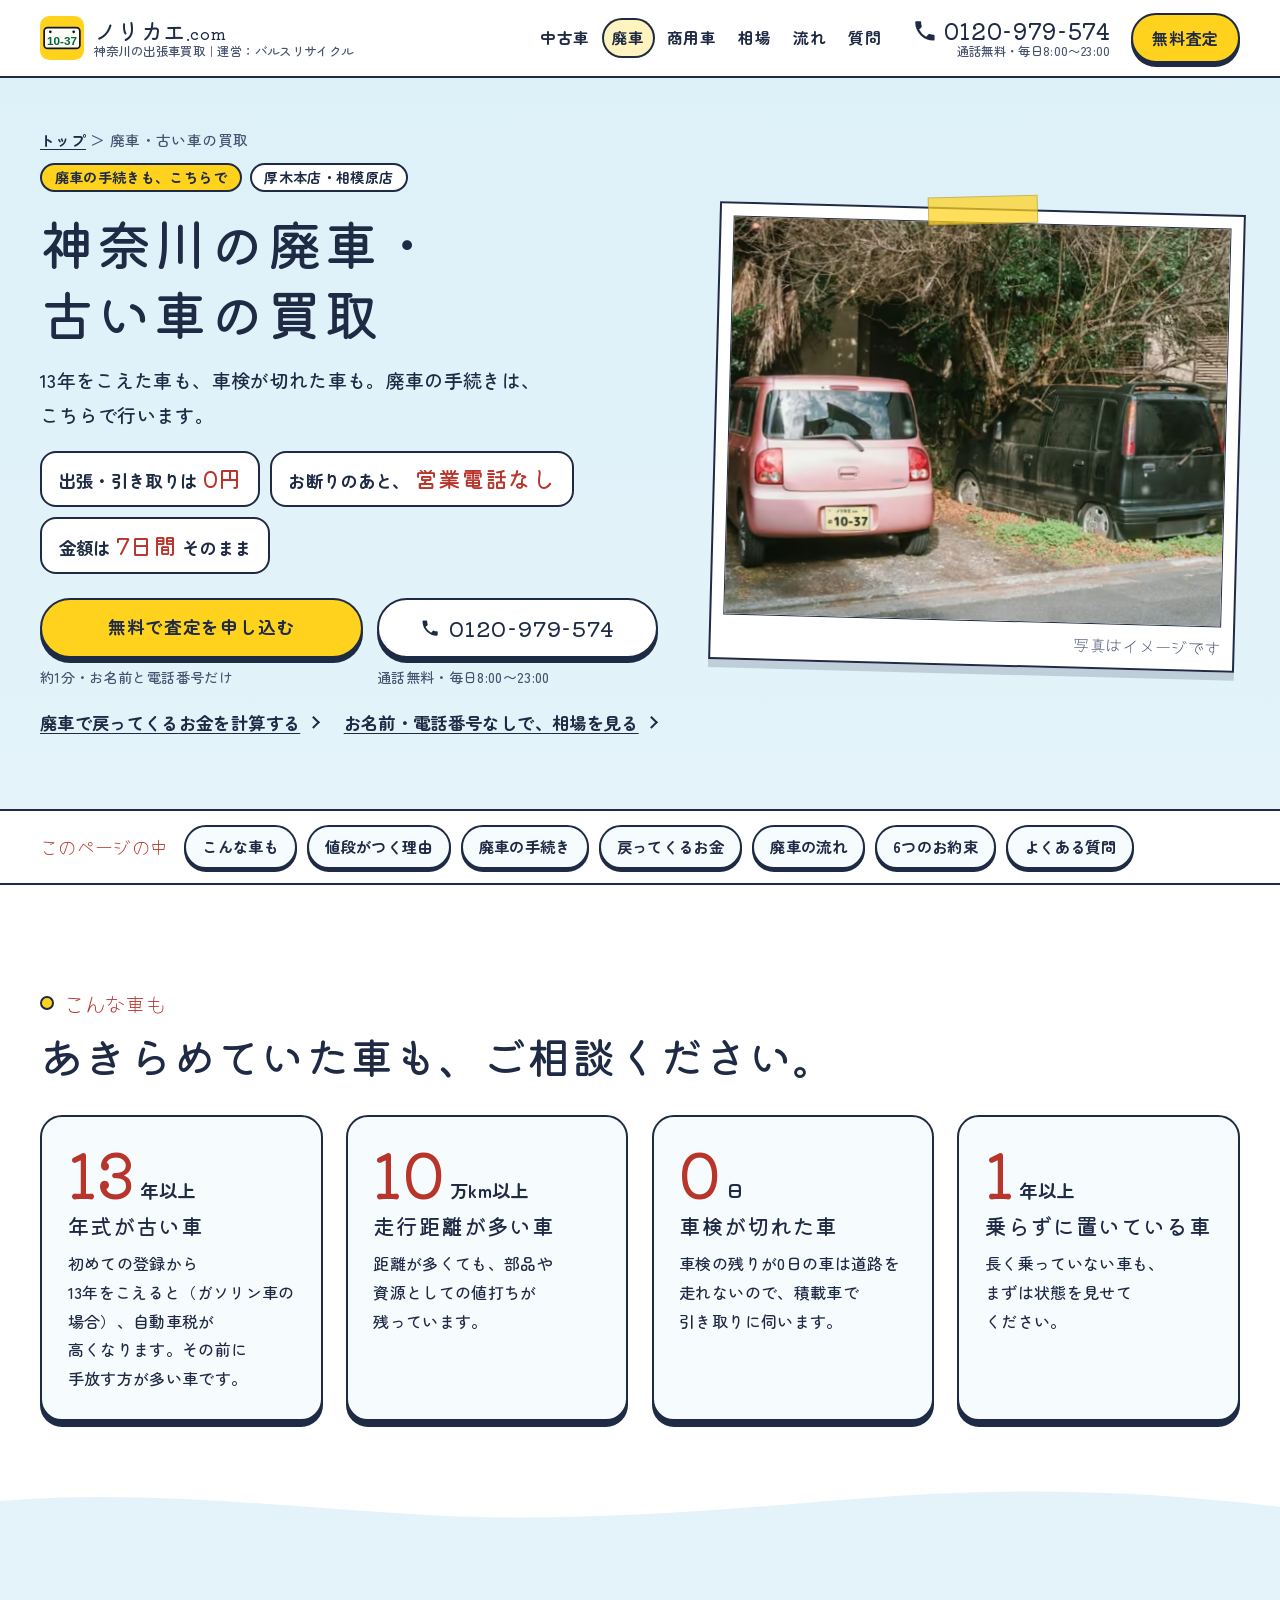
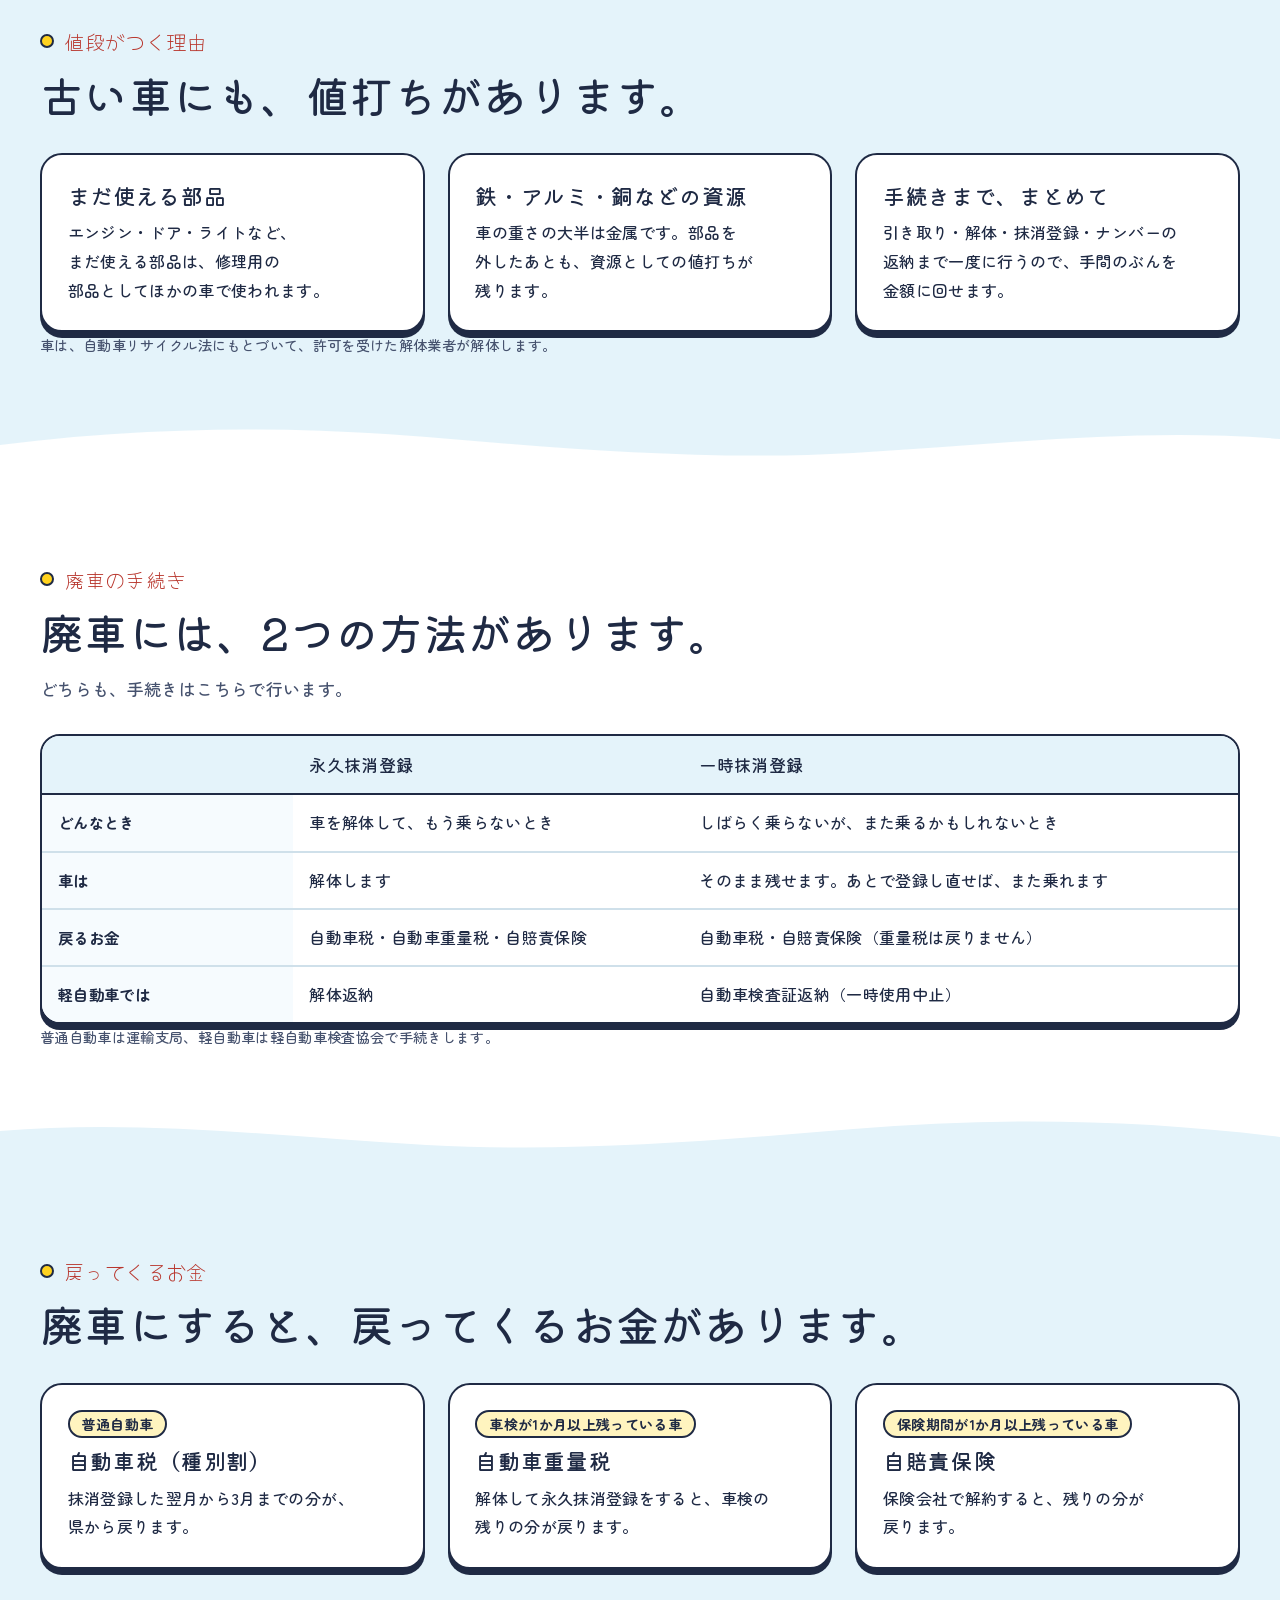
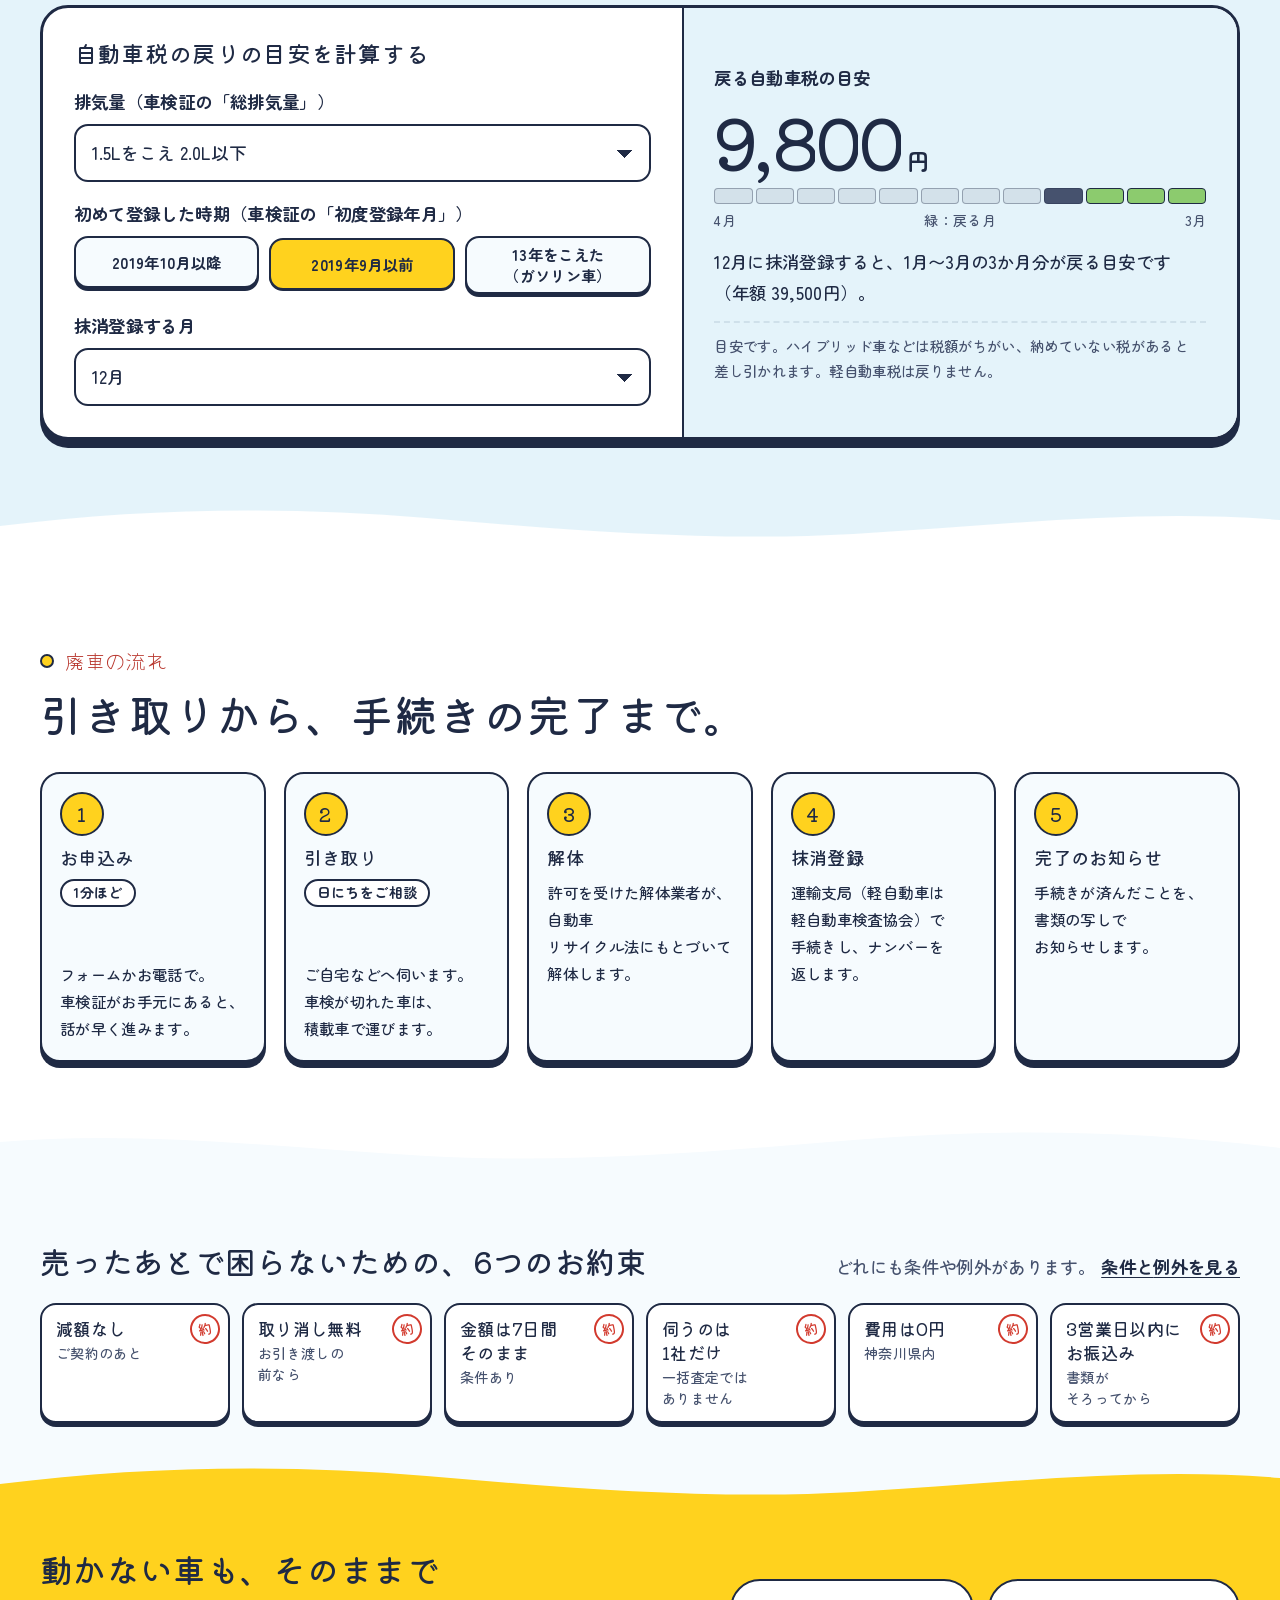
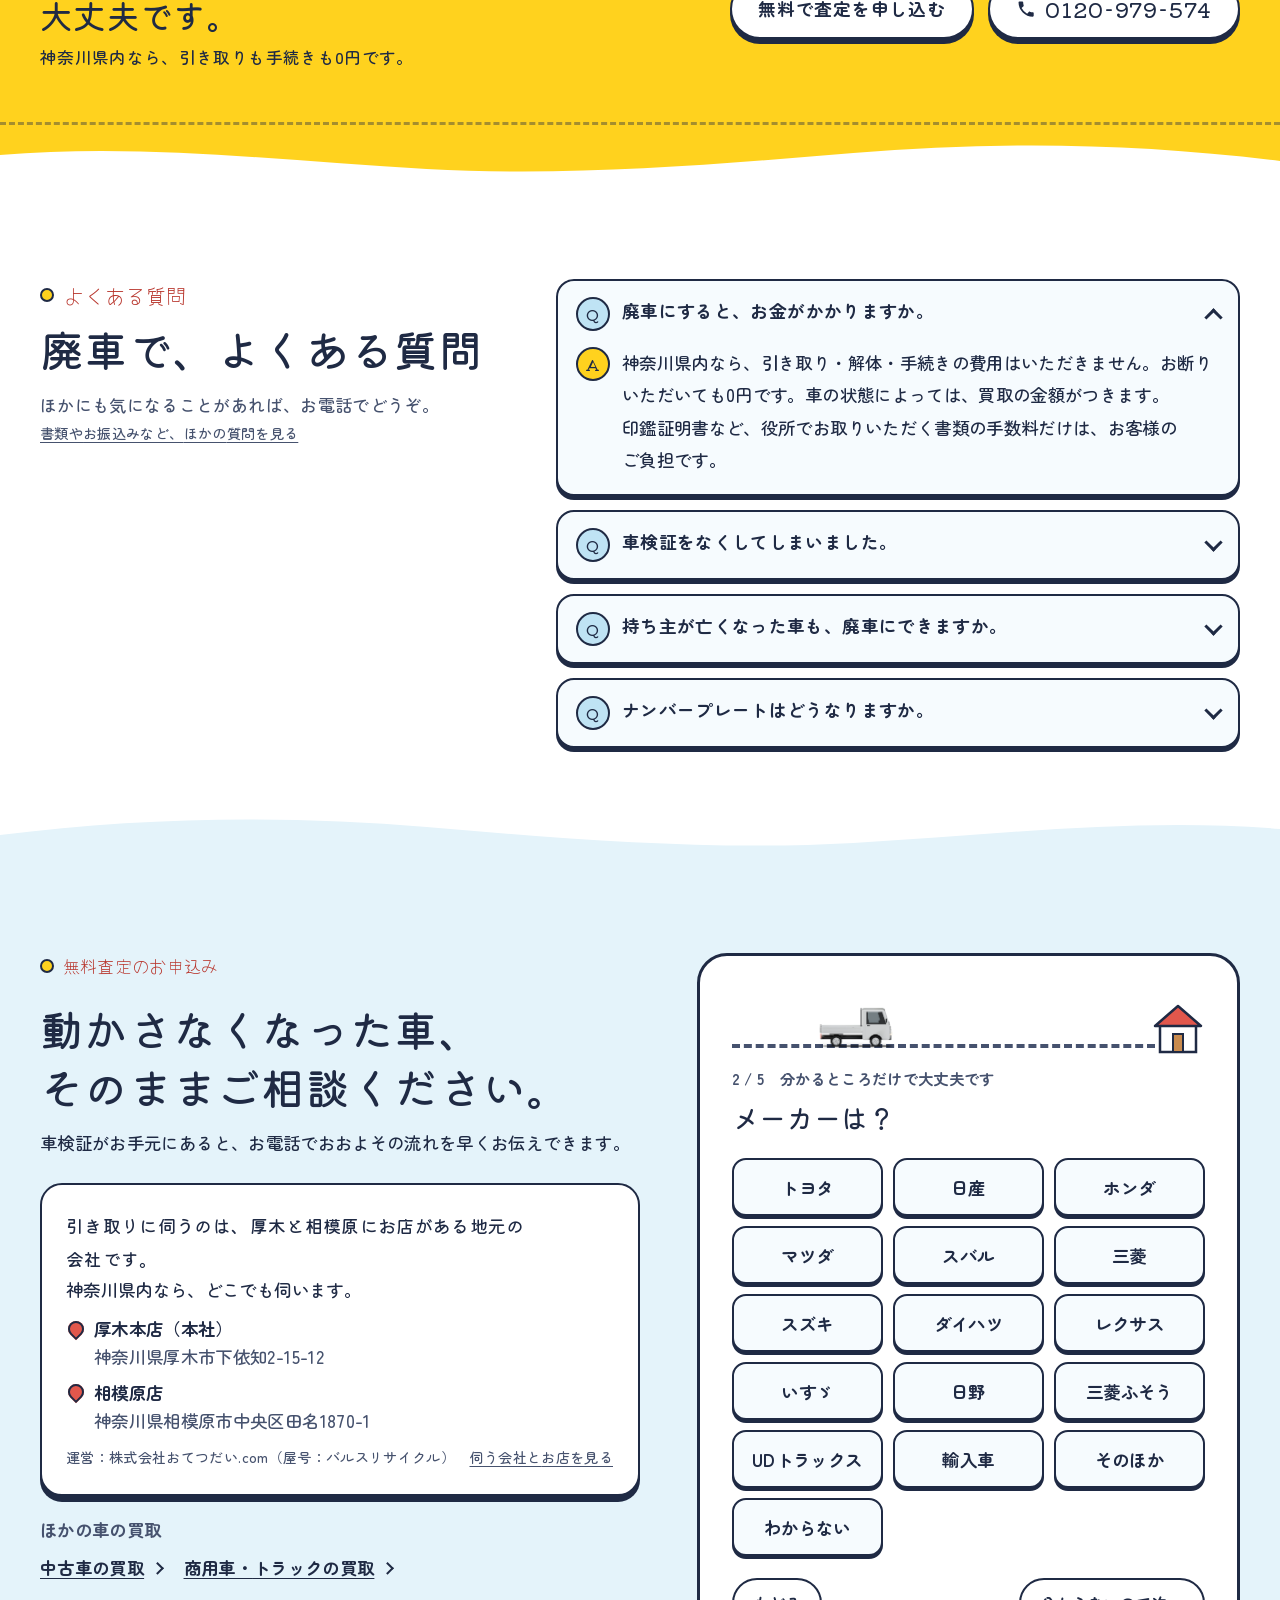
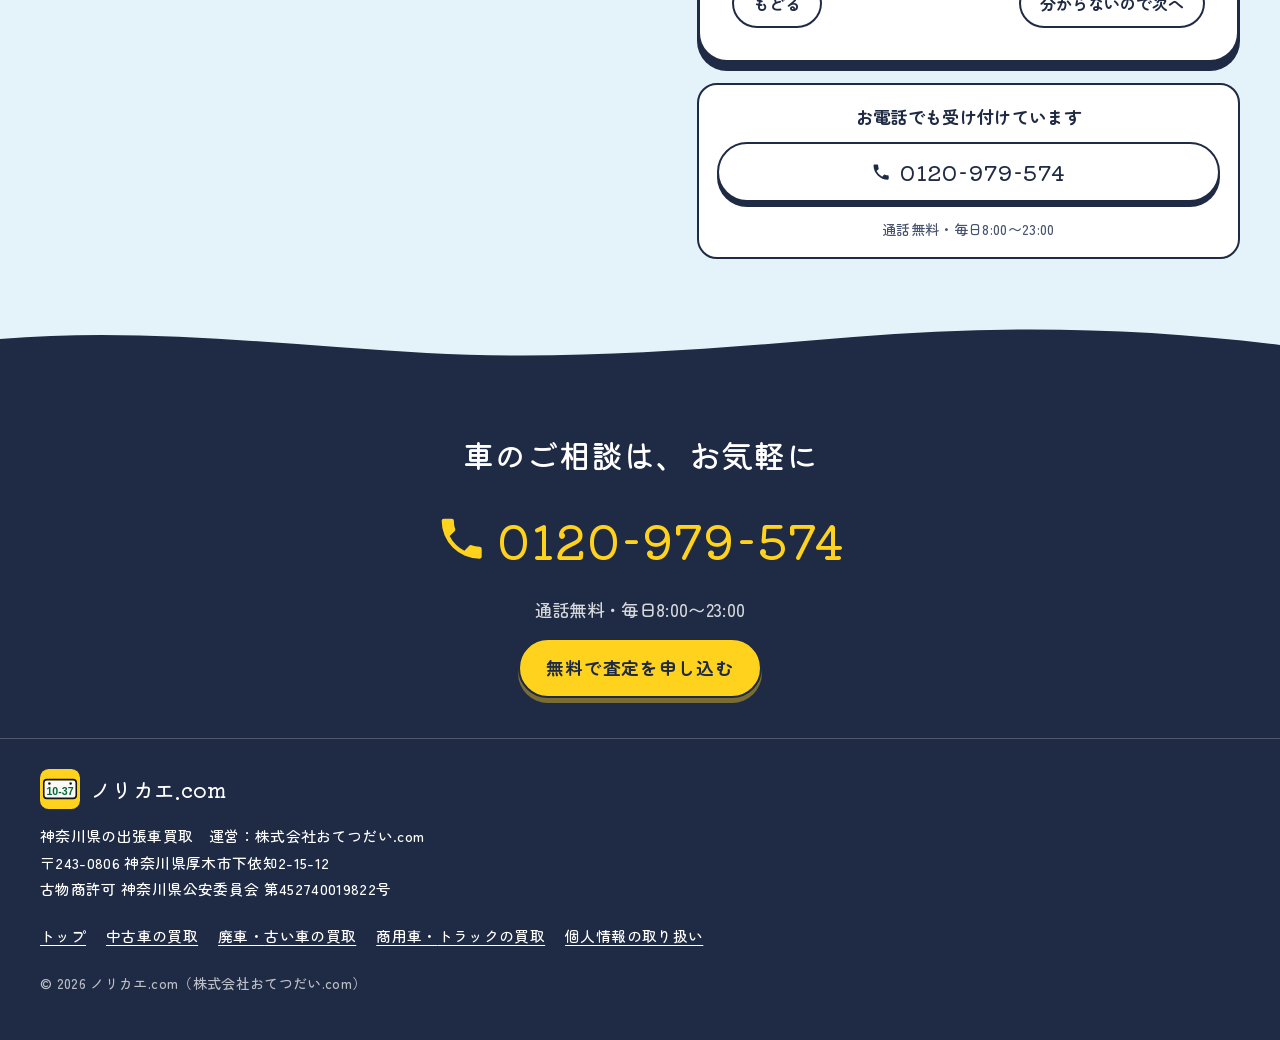
==== commit adf9c221: "デザインB「家の前で」に作り直し（5ページ・2026-11-19 の版） 空色・黄・藍の絵本の見た目と動きに変えた。トップの最初の画面は、軽トラが家の前に来て査定書に判子を押す絵。 申込み欄・計測・相" ====
--- a/haisha.html
+++ b/haisha.html
@@ -15,32 +15,44 @@
 <link rel="icon" href="assets/icon.svg" type="image/svg+xml">
 <link rel="preconnect" href="https://fonts.googleapis.com">
 <link rel="preconnect" href="https://fonts.gstatic.com" crossorigin>
-<link rel="stylesheet" href="https://fonts.googleapis.com/css2?family=M+PLUS+Rounded+1c:wght@800&display=swap">
+<link rel="stylesheet" href="https://fonts.googleapis.com/css2?family=Kiwi+Maru:wght@500&family=Yomogi&family=Zen+Maru+Gothic:wght@500;700&display=swap">
 <link rel="stylesheet" href="assets/site.css">
 <link rel="stylesheet" href="assets/page.css">
 <script>(function(){var d=document.documentElement,c=navigator.connection;d.lang=d.lang||'ja';d.classList.add('js','no-line');if(c&&c.saveData)d.classList.add('save');if(matchMedia('(prefers-reduced-motion: no-preference)').matches&&!(c&&c.saveData))d.classList.add('motion')})();</script>
 </head>
+<!-- 第13版「家の前で」（2026-11-19） -->
 <body data-kind="廃車・動かない車">
 
-<svg width="0" height="0" style="position:absolute" aria-hidden="true"><symbol id="i-tel" viewBox="0 0 24 24"><path d="M6.6 10.8a15.2 15.2 0 0 0 6.6 6.6l2.2-2.2c.3-.3.7-.4 1-.2 1.1.4 2.3.6 3.6.6.6 0 1 .4 1 1V20c0 .6-.4 1-1 1A17 17 0 0 1 3 4c0-.6.4-1 1-1h3.5c.6 0 1 .4 1 1 0 1.3.2 2.5.6 3.6.1.3 0 .7-.2 1z" fill="currentColor"/></symbol></svg>
+<svg width="0" height="0" style="position:absolute" aria-hidden="true" focusable="false">
+  <defs>
+    <filter id="kasure" x="-10%" y="-10%" width="120%" height="120%">
+      <feTurbulence type="fractalNoise" baseFrequency="1.1" numOctaves="2" seed="7" result="n"/>
+      <feColorMatrix in="n" type="matrix" values="0 0 0 0 0  0 0 0 0 0  0 0 0 0 0  -2.4 0 0 0 1.9" result="m"/>
+      <feComposite in="SourceGraphic" in2="m" operator="in"/>
+    </filter>
+  </defs>
+  <symbol id="i-tel" viewBox="0 0 24 24"><path d="M6.6 10.8a15.2 15.2 0 0 0 6.6 6.6l2.2-2.2c.3-.3.7-.4 1-.2 1.1.4 2.3.6 3.6.6.6 0 1 .4 1 1V20c0 .6-.4 1-1 1A17 17 0 0 1 3 4c0-.6.4-1 1-1h3.5c.6 0 1 .4 1 1 0 1.3.2 2.5.6 3.6.1.3 0 .7-.2 1z"/></symbol>
+  <symbol id="i-stamp" viewBox="0 0 100 100"><g filter="url(#kasure)"><circle cx="50" cy="50" r="44" fill="none" stroke="currentColor" stroke-width="6"/><circle cx="50" cy="50" r="36" fill="none" stroke="currentColor" stroke-width="2"/><text x="50" y="46" text-anchor="middle" class="st">約</text><text x="50" y="76" text-anchor="middle" class="st">束</text></g></symbol>
+</svg>
 
 <a class="skip" href="#main">本文へ移動</a>
 
 <header class="bar">
-  <a class="bar-logo" href="index.html" aria-label="ノリカエ.com トップページへ">
-    <span class="logo" aria-hidden="true"><i></i><i></i><span class="logo-t">ノリカエ<small>.com</small></span></span>
-    <span class="bar-by"><b>神奈川の出張車買取</b><small>運営：バルスリサイクル</small></span>
-  </a>
-  <nav class="bar-nav" aria-label="サイトの案内">
-    <a href="usedcar.html">中古車</a><a href="haisha.html" aria-current="page">廃車</a><a href="truck.html">商用車</a><a href="index.html#price">相場</a><a href="index.html#flow">流れ</a><a href="index.html#faq">質問</a>
-  </nav>
-  <a class="bar-tel" href="tel:0120979574" data-track="tel"><svg class="ic" aria-hidden="true"><use href="#i-tel"/></svg><span><span class="tel-no">0120-979-574</span><small>通話無料・毎日8:00〜23:00</small></span></a>
-  <a class="btn btn-go bar-cta" href="index.html#apply" data-apply>無料査定</a>
-  <a class="bar-call" href="tel:0120979574" data-track="tel"><svg class="ic" aria-hidden="true"><use href="#i-tel"/></svg><span>電話</span></a>
-  <details class="bar-menu">
-    <summary>メニュー</summary>
-    <nav class="bar-panel" aria-label="メニュー"><a href="index.html">トップ</a><a href="index.html#price">相場を見る</a><a href="index.html#shop">伺う会社とお店</a><a href="usedcar.html">中古車の買取</a><a href="haisha.html" aria-current="page">廃車・古い車の買取</a><a href="truck.html">商用車・トラックの買取</a><a href="index.html#flow">売るまでの流れ</a><a href="index.html#area">伺える地域</a><a href="index.html#faq">よくある質問</a><a href="index.html#company">運営会社</a></nav>
-  </details>
+  <div class="wrap bar-in">
+    <a class="logo" href="index.html" aria-label="ノリカエ.com トップページへ">
+      <img src="assets/icon.svg" alt="" width="44" height="44">
+      <span class="logo-t"><b>ノリカエ<small>.com</small></b><span>神奈川の出張車買取｜運営：バルスリサイクル</span></span>
+    </a>
+    <nav class="nav" aria-label="サイトの案内">
+      <a href="usedcar.html">中古車</a><a href="haisha.html" aria-current="page">廃車</a><a href="truck.html">商用車</a><a href="index.html#price">相場</a><a href="index.html#flow">流れ</a><a href="index.html#faq">質問</a>
+    </nav>
+    <a class="bar-tel" href="tel:0120979574" data-place="header"><b><svg class="ic" aria-hidden="true"><use href="#i-tel"/></svg>0120-979-574</b><small>通話無料・毎日8:00〜23:00</small></a>
+    <a class="btn btn-go bar-go" href="index.html#apply" data-apply data-place="header">無料査定</a>
+    <details class="bar-menu">
+      <summary>メニュー</summary>
+      <nav class="bar-panel" aria-label="メニュー"><a href="index.html">トップ</a><a href="index.html#price">相場を見る</a><a href="index.html#promise">6つのお約束</a><a href="usedcar.html">中古車の買取</a><a href="haisha.html" aria-current="page">廃車・古い車の買取</a><a href="truck.html">商用車・トラックの買取</a><a href="index.html#flow">売るまでの流れ</a><a href="index.html#shop">伺う会社とお店</a><a href="index.html#area">伺える地域</a><a href="index.html#faq">よくある質問</a><a href="index.html#company">運営会社</a></nav>
+    </details>
+  </div>
 </header>
 
 <main id="main">
@@ -84,7 +96,7 @@
   </div>
 </nav>
 
-<section class="sec" id="target" aria-labelledby="target-title">
+<section class="sec bg-white" id="target" aria-labelledby="target-title">
   <div class="wrap">
     <p class="kick">こんな車も</p>
     <h2 id="target-title">あきらめていた車も、ご相談ください。</h2>
@@ -97,7 +109,8 @@
   </div>
 </section>
 
-<section class="sec s-mint" id="why" aria-labelledby="why-title">
+<section class="sec bg-pale" id="why" aria-labelledby="why-title">
+  <svg class="wv flip" viewBox="0 0 1440 40" preserveAspectRatio="none" aria-hidden="true"><path d="M0 40V22C160 4 320 2 480 14S800 38 960 30 1280 4 1440 16V40Z"/></svg>
   <div class="wrap">
     <p class="kick">値段がつく理由</p>
     <h2 id="why-title">古い車にも、値打ちがあります。</h2>
@@ -110,7 +123,8 @@
   </div>
 </section>
 
-<section class="sec" id="procedure" aria-labelledby="procedure-title">
+<section class="sec bg-white" id="procedure" aria-labelledby="procedure-title">
+  <svg class="wv" viewBox="0 0 1440 40" preserveAspectRatio="none" aria-hidden="true"><path d="M0 40V22C160 4 320 2 480 14S800 38 960 30 1280 4 1440 16V40Z"/></svg>
   <div class="wrap">
     <p class="kick">廃車の手続き</p>
     <h2 id="procedure-title">廃車には、2つの方法があります。</h2>
@@ -130,7 +144,8 @@
   </div>
 </section>
 
-<section class="sec s-mint" id="refund" aria-labelledby="refund-title">
+<section class="sec bg-pale" id="refund" aria-labelledby="refund-title">
+  <svg class="wv flip" viewBox="0 0 1440 40" preserveAspectRatio="none" aria-hidden="true"><path d="M0 40V22C160 4 320 2 480 14S800 38 960 30 1280 4 1440 16V40Z"/></svg>
   <div class="wrap">
     <p class="kick">戻ってくるお金</p>
     <h2 id="refund-title">廃車にすると、戻ってくるお金があります。</h2>
@@ -178,7 +193,8 @@
   </div>
 </section>
 
-<section class="sec" id="steps" aria-labelledby="steps-title">
+<section class="sec bg-white" id="steps" aria-labelledby="steps-title">
+  <svg class="wv" viewBox="0 0 1440 40" preserveAspectRatio="none" aria-hidden="true"><path d="M0 40V22C160 4 320 2 480 14S800 38 960 30 1280 4 1440 16V40Z"/></svg>
   <div class="wrap">
     <p class="kick">廃車の流れ</p>
     <h2 id="steps-title">引き取りから、手続きの完了まで。</h2>
@@ -193,6 +209,7 @@
 </section>
 
 <section class="pr-band" id="promise" aria-labelledby="promise-title">
+  <svg class="wv flip" viewBox="0 0 1440 40" preserveAspectRatio="none" aria-hidden="true"><path d="M0 40V22C160 4 320 2 480 14S800 38 960 30 1280 4 1440 16V40Z"/></svg>
   <div class="wrap pr-band-in">
     <div class="pr-band-head">
       <h2 id="promise-title">売ったあとで困らないための、6つのお約束</h2>
@@ -210,16 +227,19 @@
 </section>
 
 <aside class="band" aria-label="お申込みのご案内">
+  <svg class="wv" viewBox="0 0 1440 40" preserveAspectRatio="none" aria-hidden="true"><path d="M0 40V22C160 4 320 2 480 14S800 38 960 30 1280 4 1440 16V40Z"/></svg>
+  <div class="band-clip" data-live aria-hidden="true"><div class="band-road"></div><div class="band-kei"><img src="assets/img/kei-side.webp" alt="" width="96" height="51" loading="lazy" decoding="async"></div></div>
   <div class="wrap band-in">
-    <p><b>動かない車も、そのままで大丈夫です。</b>神奈川県内なら、引き取りも手続きも0円です。</p>
+    <p class="band-t"><b>動かない車も、そのままで大丈夫です。</b>神奈川県内なら、引き取りも手続きも0円です。</p>
     <div class="band-acts">
       <a class="btn btn-go" href="index.html#apply" data-apply>無料で査定を申し込む</a>
-      <a class="band-tel" href="tel:0120979574" data-track="tel"><svg class="ic" aria-hidden="true"><use href="#i-tel"/></svg><span class="tel-no">0120-979-574</span></a>
+      <a class="btn btn-tel" href="tel:0120979574" data-track="tel"><svg class="ic" aria-hidden="true"><use href="#i-tel"/></svg><span class="tel-no">0120-979-574</span></a>
     </div>
   </div>
 </aside>
 
-<section class="faq sec" id="faq" aria-labelledby="faq-title">
+<section class="faq sec bg-white" id="faq" aria-labelledby="faq-title">
+  <svg class="wv flip" viewBox="0 0 1440 40" preserveAspectRatio="none" aria-hidden="true"><path d="M0 40V22C160 4 320 2 480 14S800 38 960 30 1280 4 1440 16V40Z"/></svg>
   <div class="wrap faq-grid">
     <div class="faq-head">
       <p class="kick">よくある質問</p>
@@ -228,15 +248,16 @@
       <p class="note"><a href="index.html#faq">書類やお振込みなど、ほかの質問を見る</a></p>
     </div>
     <div class="faq-list">
-      <details open><summary>廃車にすると、お金がかかりますか。</summary><p>神奈川県内なら、引き取り・解体・手続きの費用はいただきません。お断りいただいても0円です。車の状態によっては、買取の金額がつきます。印鑑証明書など、役所でお取りいただく書類の手数料だけは、お客様のご負担です。</p></details>
-      <details><summary>車検証をなくしてしまいました。</summary><p>車検証は、運輸支局（軽自動車は軽自動車検査協会）で出し直せます。手続きもご案内します。</p></details>
-      <details><summary>持ち主が亡くなった車も、廃車にできますか。</summary><p>はい。相続の書類が必要になります。どの書類が要るかを、一つずつご案内します。</p></details>
-      <details><summary>ナンバープレートはどうなりますか。</summary><p>外す作業も、抹消登録のときに返す手続きも、こちらで行います。</p></details>
-    </div>
-  </div>
-</section>
-
-<section class="apply sec s-mint" id="apply" aria-labelledby="apply-title">
+      <details open class="qa"><summary>廃車にすると、お金がかかりますか。</summary><div class="a"><p>神奈川県内なら、引き取り・解体・手続きの費用はいただきません。お断りいただいても0円です。車の状態によっては、買取の金額がつきます。印鑑証明書など、役所でお取りいただく書類の手数料だけは、お客様のご負担です。</p></div></details>
+      <details class="qa"><summary>車検証をなくしてしまいました。</summary><div class="a"><p>車検証は、運輸支局（軽自動車は軽自動車検査協会）で出し直せます。手続きもご案内します。</p></div></details>
+      <details class="qa"><summary>持ち主が亡くなった車も、廃車にできますか。</summary><div class="a"><p>はい。相続の書類が必要になります。どの書類が要るかを、一つずつご案内します。</p></div></details>
+      <details class="qa"><summary>ナンバープレートはどうなりますか。</summary><div class="a"><p>外す作業も、抹消登録のときに返す手続きも、こちらで行います。</p></div></details>
+    </div>
+  </div>
+</section>
+
+<section class="apply sec bg-pale" id="apply" aria-labelledby="apply-title">
+  <svg class="wv" viewBox="0 0 1440 40" preserveAspectRatio="none" aria-hidden="true"><path d="M0 40V22C160 4 320 2 480 14S800 38 960 30 1280 4 1440 16V40Z"/></svg>
   <div class="wrap final-grid">
     <div class="final-copy">
       <p class="kick">無料査定のお申込み</p>
@@ -280,17 +301,18 @@
 </main>
 
 <footer class="foot">
+  <svg class="wv flip" viewBox="0 0 1440 40" preserveAspectRatio="none" aria-hidden="true"><path d="M0 40V22C160 4 320 2 480 14S800 38 960 30 1280 4 1440 16V40Z"/></svg>
   <div class="wrap foot-cta">
     <p class="foot-cta-t">車のご相談は、お気軽に</p>
-    <a class="foot-tel" href="tel:0120979574" data-track="tel" data-place="footer"><svg class="ic" aria-hidden="true"><use href="#i-tel"/></svg><span class="tel-no">0120-979-574</span></a>
+    <a class="foot-tel" href="tel:0120979574" data-place="footer"><svg class="ic" aria-hidden="true"><use href="#i-tel"/></svg>0120-979-574</a>
     <p class="foot-hours">通話無料・毎日8:00〜23:00</p>
     <a class="btn btn-go" href="index.html#apply" data-apply data-place="footer">無料で査定を申し込む</a>
   </div>
   <div class="wrap foot-in">
-    <span class="logo" aria-hidden="true"><i></i><i></i><span class="logo-t">ノリカエ<small>.com</small></span></span>
+    <p class="foot-logo"><img src="assets/icon.svg" alt="" width="40" height="40">ノリカエ.com</p>
     <p>神奈川県の出張車買取　運営：株式会社おてつだい.com<br>〒243-0806 神奈川県厚木市<span class="nw">下依知2-15-12</span><br>古物商許可 神奈川県公安委員会 第452740019822号</p>
+    <nav class="foot-nav" aria-label="ページの一覧"><a href="index.html">トップ</a><a href="usedcar.html">中古車の買取</a><a href="haisha.html" aria-current="page">廃車・古い車の買取</a><a href="truck.html">商用車・トラックの買取</a><a href="privacy.html">個人情報の取り扱い</a></nav>
     <p class="foot-c">© 2026 ノリカエ.com（株式会社おてつだい.com）</p>
-    <nav class="foot-nav" aria-label="ページの一覧"><a href="index.html">トップ</a><a href="usedcar.html">中古車の買取</a><a href="haisha.html" aria-current="page">廃車・古い車の買取</a><a href="truck.html">商用車・トラックの買取</a><a href="privacy.html">個人情報の取り扱い</a></nav>
   </div>
 </footer>
 
--- a/assets/site.css
+++ b/assets/site.css
@@ -1,725 +1,606 @@
-/* ==== ノリカエ.com（第12版：白ナンバーの配色） ====
-   考え方：白い地に、信頼の緑。押すところは、みかん色の1色だけ。墨は字だけに使い、面には使わない。
-   黄はナンバーと、大事な数字の下のマーカーだけ。赤はエラーと「必須」だけ。
-   ナンバー「の 10-37」は4つの約束（1社・0円・3営業日・7日間）。ロゴ・約束・お店の札など、小さな印として使う。
-   個別ページだけの部品は assets/page.css にある。 */
+/* ==== ノリカエ.com 第13版「家の前で」（動く絵本）の共通の見た目 ====
+   2026-11-19 に、デザイン3案から B「家の前で」を選んで作り直した（第12版の控えは ../v12-backup/）。
+   色：空 #BFE3F4・うす空 #E4F3FA（章の地）・紙 #F6FBFE・白、字は藍 #1F2A44（補助 #46526E）。
+   押すところは黄 #FFD21E（申込み）。電話は白に藍の枠。朱 #D23A2E は判子だけ、屋根の赤 #E2574C は絵と小さな印だけ。
+   部品は「藍の太い線＋ずらした影」で、絵本のように見せる。帯どうしは丘の波（.wv）でつなぐ。
+   動きは html.motion があるときだけ（「動きを減らす」・データ節約の設定では付かない）。字は隠さない。 */
 :root{
-  --white:#FFFFFF; --mint:#EBF5EF; --mint-2:#D7EADF; --paper:#F6FAF7;
-  --green:#00663C; --green-d:#004D2E; --green-h:#0B7A47;
-  --orange:#F39800; --orange-h:#F7A21B; --orange-d:#B45309;
-  --yellow:#FFD21E; --cream:#FFF4D6;
-  --ink:#1F2A24; --ink-2:#4D5852; --line:#D5DED8; --field:#6B7A72; --err:#C8281E;
-  --f-round:"M PLUS Rounded 1c","Hiragino Maru Gothic ProN","BIZ UDPGothic",Meiryo,sans-serif;
-  --f-body:"Hiragino Sans","Hiragino Kaku Gothic ProN","BIZ UDPGothic",Meiryo,system-ui,sans-serif;
-  --bar:68px;
-  --sec:clamp(52px,7vw,92px);
-  --gl:max(16px, env(safe-area-inset-left, 0px));
-  --gr:max(16px, env(safe-area-inset-right, 0px));
-  --pad:clamp(16px,4vw,64px);
-  --r:20px;
-  --shadow:0 1px 2px rgba(0,77,46,.06),0 8px 28px rgba(0,77,46,.08);
+  --sky:#BFE3F4;--sky-top:#A9D8F0;--sky-mist:#DDF1F9;--sky-pale:#E4F3FA;--paper:#F6FBFE;--white:#FFFFFF;
+  --ink:#1F2A44;--ink-2:#46526E;--line:#CFE0EA;
+  --grass:#8CCB6E;--grass-ink:#3F7A2C;--yellow:#FFD21E;--yellow-pale:#FFF4BF;
+  --roof:#E2574C;--roof-ink:#B8352C;--shu:#D23A2E;--wood:#C98B4E;--focus:#2F6FDB;
+  --map-home:#FFE680;--map-a:#D3EDBF;--map-b:#C3E6AA;
+  --f-head:"Kiwi Maru","Zen Maru Gothic","Hiragino Maru Gothic ProN","Yu Gothic",sans-serif;
+  --f-body:"Zen Maru Gothic","Hiragino Maru Gothic ProN","Hiragino Sans","Yu Gothic","Meiryo",sans-serif;
+  --f-hand:"Yomogi","Zen Maru Gothic","Hiragino Maru Gothic ProN",cursive;
+  --bar-h:76px;
+  --gl:max(clamp(16px,4vw,40px),env(safe-area-inset-left,0px));--gr:max(clamp(16px,4vw,40px),env(safe-area-inset-right,0px));
   color-scheme:light;
 }
 *,*::before,*::after{box-sizing:border-box}
-html{scroll-behavior:smooth;scroll-padding-top:calc(var(--bar) + 12px);-webkit-text-size-adjust:100%}
-html:has(dialog[open]){overflow:hidden}
-body{margin:0;background:var(--white);color:var(--ink);font:400 17px/1.8 var(--f-body);font-synthesis:none;-webkit-font-smoothing:antialiased}
+html{scroll-padding-top:calc(var(--bar-h) + 14px + env(safe-area-inset-top,0px));-webkit-text-size-adjust:100%}
+html.motion{scroll-behavior:smooth}
+body{margin:0;background:var(--paper);color:var(--ink);font-family:var(--f-body);font-weight:500;font-size:1.09rem;line-height:1.85;letter-spacing:.02em;overflow-x:clip}
 body::before{content:"";position:fixed;inset:0 0 auto;height:env(safe-area-inset-top,0px);z-index:60;background:var(--white)}
-h1,h2,h3,h4,p,ol,ul,dl,dd,figure{margin:0}
-ol,ul{padding:0;list-style:none}
-h1,h2{font-family:var(--f-round);font-weight:800;line-height:1.38;letter-spacing:.01em;text-wrap:balance;word-break:auto-phrase}
-h3{font-weight:700;line-height:1.5;text-wrap:balance;word-break:auto-phrase}
-/* 日本語の折り返し：assets/phrase.js が文節の切れ目に <wbr> を入れたページだけ、語の途中で切らない */
-html.phrase,html.phrase h1,html.phrase h2,html.phrase h3{word-break:keep-all;overflow-wrap:break-word}
-p,li,dd,td,th,dt,summary,figcaption{text-wrap:pretty}
-x-nb{white-space:nowrap}
-img,svg,canvas{max-width:100%}
-a{color:inherit}
-a:hover{text-decoration-thickness:2px}
-[hidden]{display:none!important}
-:focus-visible{outline:3px solid var(--focus,var(--green));outline-offset:3px;border-radius:4px}
-.vh{position:absolute!important;width:1px;height:1px;margin:-1px;padding:0;overflow:hidden;clip:rect(0 0 0 0);white-space:nowrap;border:0}
-.skip{position:fixed;left:12px;top:-70px;z-index:90;background:var(--white);color:var(--ink);font-weight:700;padding:10px 16px;border-radius:8px;box-shadow:var(--shadow)}
-.skip:focus{top:calc(10px + env(safe-area-inset-top,0px))}
-.wrap{max-width:1240px;margin-inline:auto;padding-left:max(var(--pad),var(--gl));padding-right:max(var(--pad),var(--gr))}
+img{max-width:100%;height:auto}
+a{color:inherit;text-underline-offset:.2em}
+h1,h2,h3,h4{font-family:var(--f-head);font-weight:500;line-height:1.35;margin:0;text-wrap:balance;letter-spacing:.03em;word-break:auto-phrase}
+p{margin:0}
+ul,ol{margin:0;padding:0;list-style:none}
+.btn,.kick,.sub,.lead,.band-t b,.dg-v,.when-t,.foot-cta-t,legend,summary{word-break:auto-phrase}
+/* 日本語の折り返し：assets/phrase.js が文節の切れ目に <wbr> を入れたページだけ、語の途中で切らない（iPhone の Safari は auto-phrase が効かないため） */
+html.phrase,html.phrase h1,html.phrase h2,html.phrase h3,html.phrase h4{word-break:keep-all;overflow-wrap:break-word}
+:focus-visible{outline:3px solid var(--focus);outline-offset:3px;border-radius:6px}
+.vh{position:absolute!important;width:1px;height:1px;overflow:hidden;clip:rect(0 0 0 0);white-space:nowrap}
+.wrap{width:100%;max-width:1280px;margin-inline:auto;padding-left:var(--gl);padding-right:var(--gr)}
+.nw{white-space:nowrap}
+.skip{position:absolute;left:12px;top:-80px;z-index:100;background:var(--yellow);padding:8px 14px;border:2px solid var(--ink);border-radius:10px;font-weight:700}
+.skip:focus{top:calc(8px + env(safe-area-inset-top,0px))}
+.ic{width:1.15em;height:1.15em;flex:none;fill:currentColor}
+/* 公式LINEのURLが決まるまで、LINEの入口は出さない（site.js の LINE_URL） */
 .no-line [href="#line"]{display:none!important}
-.tmp,.sample{display:inline-block;font:700 13.5px/1.6 var(--f-body);padding:0 7px;margin-left:8px;border-radius:5px;vertical-align:2px;white-space:nowrap;background:var(--cream);color:#6B4A00;border:1px dashed #8A6100}
-.tel-no{font-family:var(--f-round);font-weight:800;letter-spacing:.02em;white-space:nowrap}
-.ic{width:1.1em;height:1.1em;flex:none;fill:currentColor}
-.mk{background:linear-gradient(transparent 64%,var(--yellow) 64%,var(--yellow) 94%,transparent 94%)}
-.nw{white-space:nowrap}
-
-/* ---- 章の共通 ---- */
-.sec{padding-block:var(--sec)}
-.s-mint{background:var(--mint)}
-.s-paper{background:var(--paper)}
-.kick{display:flex;align-items:center;gap:10px;margin-bottom:8px;font-weight:700;font-size:15px;color:var(--green);letter-spacing:.04em}
-.kick::before{content:"";width:22px;height:3px;border-radius:2px;background:var(--green)}
-.sec h2,.doc h1{font-size:clamp(27px,3vw,40px)}
-.sub{margin-top:10px;font-size:clamp(16.5px,1.3vw,18.5px);color:var(--ink-2)}
-.note{margin-top:14px;font-size:15px;color:var(--ink-2)}
-.note a{color:var(--green);font-weight:700}
-
-/* ---- ボタン：押すと沈む。申込みはみかん色、電話は緑 ---- */
-.btn{display:inline-flex;align-items:center;justify-content:center;gap:10px;min-height:60px;padding:12px 28px;border:0;border-radius:14px;font:700 19px/1.3 var(--f-body);text-decoration:none;text-align:center;cursor:pointer;transition:transform .1s,box-shadow .1s,background-color .15s}
-.btn-go,.btn-ink,.btn-ki{background:var(--orange);color:var(--ink);box-shadow:0 5px 0 var(--orange-d)}
-.btn-go:hover,.btn-ink:hover,.btn-ki:hover{background:var(--orange-h)}
-.btn-go::after,.btn-ink::after{content:"";width:10px;height:10px;border-top:3px solid currentColor;border-right:3px solid currentColor;transform:rotate(45deg);margin-left:2px;flex:none}
-.btn-tel{background:var(--green);color:#fff;box-shadow:0 5px 0 var(--green-d);--focus:var(--green-d)}
-.btn-tel:hover{background:var(--green-h)}
-.btn-tel .tel-no{font-size:1.32em;line-height:1}
-.btn-tel .ic{width:26px;height:26px}
-.btn:active{transform:translateY(4px);box-shadow:0 1px 0 var(--orange-d)}
-.btn-tel:active{box-shadow:0 1px 0 var(--green-d)}
-.btn-line,.btn-line-o{background:var(--white);color:var(--ink);box-shadow:inset 0 0 0 2.5px #06C755;min-height:52px;font-size:17px}
-.acts{display:flex;flex-wrap:wrap;gap:16px 18px;align-items:flex-start}
-.act{display:grid;gap:6px;justify-items:center;min-width:0}
-.act .btn{width:100%}
-.act-note{font-size:14.5px;line-height:1.5;color:var(--ink-2);text-align:center}
-.night{display:block}
-
-/* ---- ナンバーの部品 ---- */
-.pl{position:relative;display:grid;place-content:center;justify-items:center;gap:2px;aspect-ratio:2/1;max-width:100%;border-radius:clamp(10px,1.1vw,14px);background:var(--pb);color:var(--pi);box-shadow:inset 0 0 0 2px var(--pi),inset 0 0 0 6px var(--pb),inset 0 0 0 7px color-mix(in srgb,var(--pi) 30%,transparent),0 2px 6px rgba(0,77,46,.12);text-align:center}
-.pl-white{--pb:#fff;--pi:var(--green)}
-.pl-yellow{--pb:var(--yellow);--pi:var(--ink)}
-.pl-green{--pb:var(--green);--pi:#fff}
-.pl-black{--pb:var(--ink);--pi:var(--yellow)}
-.pl-gray{--pb:#F1F4F2;--pi:var(--ink-2)}
-.pl small{font:800 clamp(12px,.95vw,14px)/1.3 var(--f-round)}
-.pl b{font:800 clamp(24px,2.6vw,38px)/1.1 var(--f-round)}
-.bolt{position:absolute;width:clamp(9px,1vw,12px);aspect-ratio:1;border-radius:50%;background:radial-gradient(circle at 35% 30%,#fff 0 18%,#C5CACD 48%,#7B8287 100%);box-shadow:0 1px 1px rgba(0,0,0,.3)}
-.bolt::after{content:"";position:absolute;left:16%;right:16%;top:50%;height:2px;margin-top:-1px;background:#4C5256}
-.pl>.b-l{left:15%;top:10%}
-.pl>.b-r{right:15%;top:10%}
-
-/* ---- 上の帯（白） ---- */
-.bar{position:fixed;top:env(safe-area-inset-top,0px);left:0;right:0;z-index:40;height:var(--bar);display:flex;align-items:center;gap:clamp(12px,1.6vw,24px);padding-left:max(16px,var(--gl));padding-right:max(16px,var(--gr));background:rgba(255,255,255,.97);border-bottom:1px solid var(--line);box-shadow:0 2px 12px rgba(0,77,46,.05)}
-.bar-logo{flex:none;display:flex;align-items:center;gap:12px;text-decoration:none}
-.logo{position:relative;display:grid;place-items:center;height:44px;padding:0 20px;background:#fff;color:var(--green);border-radius:8px;box-shadow:inset 0 0 0 2px var(--green),inset 0 0 0 4.5px #fff,inset 0 0 0 5.5px rgba(0,102,60,.3)}
-.logo>i{position:absolute;top:7px;width:5px;height:5px;border-radius:50%;background:#9AA39E}
-.logo>i:first-child{left:8px}.logo>i:nth-child(2){right:8px}
-.logo-t{font:800 21px/1 var(--f-round);letter-spacing:.08em}
-.logo-t small{font-size:.62em;letter-spacing:0;margin-left:.15em}
-.bar-by{display:grid;font-size:12.5px;line-height:1.4;color:var(--ink-2)}
-.bar-by b{font-size:15px;color:var(--ink)}
-.bar-nav{display:flex;gap:clamp(10px,1.3vw,20px);margin-left:auto}
-.bar-nav a{font-weight:700;font-size:15.5px;text-decoration:none;padding-block:10px;white-space:nowrap;border-bottom:3px solid transparent}
-.bar-nav a:hover{border-bottom-color:var(--green);color:var(--green)}
-.bar-tel{flex:none;display:flex;align-items:center;gap:8px;text-decoration:none;color:var(--green);line-height:1.1}
-.bar-tel>span{display:grid}
-.bar-tel .ic{width:30px;height:30px;padding:6px;border-radius:50%;background:var(--green);color:#fff}
-.bar-tel .tel-no{font-size:23px}
-.bar-tel small{font-size:12px;font-weight:700;color:var(--ink-2)}
-.bar-cta{flex:none;min-height:46px;padding:8px 18px;font-size:16px;box-shadow:0 3px 0 var(--orange-d)}
-.bar-cta::after{width:8px;height:8px;border-width:2.5px}
-.bar-call{display:none;flex:none;align-items:center;gap:6px;min-height:44px;padding:6px 14px;border-radius:10px;background:var(--green);color:#fff;font-weight:700;font-size:15px;text-decoration:none}
-.bar-call .ic{width:18px;height:18px}
+
+/* ボタン：申込みは黄（.btn-go）、電話は白（.btn-tel）。押すと沈む */
+.btn{display:inline-flex;align-items:center;justify-content:center;gap:.5em;min-height:60px;padding:.55em 1.5em;border:2.5px solid var(--ink);border-radius:999px;background:var(--white);color:var(--ink);font:700 1.1rem/1.3 var(--f-body);letter-spacing:.04em;text-decoration:none;box-shadow:0 5px 0 var(--ink);transition:transform .16s ease,box-shadow .16s ease,background .16s;cursor:pointer;text-align:center}
+.btn:hover{transform:translateY(-2px);box-shadow:0 7px 0 var(--ink)}
+.btn:active{transform:translateY(4px);box-shadow:0 1px 0 var(--ink)}
+.btn-go{background:var(--yellow)}
+.btn-tel .tel-no{font-family:var(--f-head);font-weight:500;font-size:1.35rem;letter-spacing:.04em}
+.btn-line .ic{color:var(--grass-ink)}
+.act-note{font-size:.88rem;color:var(--ink-2);margin-top:.6em;line-height:1.6}
+.night{display:block;color:var(--roof-ink);font-weight:700}
+.night[hidden]{display:none}
+.motion .wig{animation:wig 6s ease-in-out 4s infinite}
+@keyframes wig{0%,88%,100%{transform:none}90%{transform:rotate(-2.5deg)}92%{transform:rotate(2.5deg)}94%{transform:rotate(-1.5deg)}96%{transform:rotate(1deg)}}
+
+/* ---- 上の帯 ---- */
+.bar{position:sticky;top:env(safe-area-inset-top,0px);z-index:50;background:color-mix(in srgb,var(--white) 94%,transparent);-webkit-backdrop-filter:saturate(1.4) blur(8px);backdrop-filter:saturate(1.4) blur(8px);border-bottom:2.5px solid var(--ink)}
+.bar-in{display:flex;align-items:center;gap:clamp(10px,1.6vw,22px);min-height:var(--bar-h)}
+.logo{display:flex;align-items:center;gap:10px;text-decoration:none;margin-right:auto;min-width:0}
+.logo img{width:44px;height:44px;flex:none}
+.logo-t{display:flex;flex-direction:column;line-height:1.2;min-width:0}
+.logo-t b{font-family:var(--f-head);font-weight:500;font-size:1.4rem;letter-spacing:.04em;white-space:nowrap}
+.logo-t b small{font-size:.68em}
+.logo-t span{font-size:.78rem;color:var(--ink-2)}
+.nav{display:flex;gap:2px}
+.nav a{padding:.35em .65em;border-radius:999px;text-decoration:none;font-weight:700;font-size:.98rem;white-space:nowrap}
+.nav a:hover{background:var(--sky-pale)}
+.nav a[aria-current="page"]{background:var(--yellow-pale);box-shadow:inset 0 0 0 2px var(--ink)}
+.bar-tel{display:flex;flex-direction:column;align-items:flex-end;line-height:1.2;text-decoration:none}
+.bar-tel b{font-family:var(--f-head);font-weight:500;font-size:1.4rem;display:flex;align-items:center;gap:6px;letter-spacing:.03em;white-space:nowrap}
+.bar-tel small{font-size:.78rem;color:var(--ink-2)}
+.bar-go{min-height:50px;padding:.35em 1.2em;font-size:1rem;box-shadow:0 4px 0 var(--ink);white-space:nowrap}
 .bar-menu{display:none;position:relative;flex:none}
-.bar-menu summary{list-style:none;cursor:pointer;display:flex;align-items:center;min-height:44px;padding:6px 14px;border:2px solid var(--line);border-radius:10px;font-weight:700;font-size:15px;line-height:1;white-space:nowrap;background:#fff}
+.bar-menu summary{list-style:none;cursor:pointer;display:flex;align-items:center;gap:8px;min-height:46px;padding:0 14px;border:2.5px solid var(--ink);border-radius:999px;font-weight:700;font-size:.98rem;white-space:nowrap;background:var(--white)}
 .bar-menu summary::-webkit-details-marker{display:none}
-.bar-menu[open] summary{border-color:var(--green);color:var(--green)}
-.bar-panel{position:absolute;right:0;top:calc(100% + 10px);width:min(290px,calc(100vw - 24px));display:grid;background:#fff;border:1px solid var(--line);border-radius:14px;padding:8px;box-shadow:var(--shadow)}
-.bar-panel a{display:block;padding:11px 12px;font-weight:700;font-size:16px;line-height:1.4;text-decoration:none;border-radius:8px}
-.bar-panel a:hover{background:var(--mint);color:var(--green)}
-
-/* ---- 最初の画面：写真が1枚ずつ切りかわる ---- */
-.hero{position:relative;padding-top:calc(var(--bar) + clamp(16px,3.4vh,40px));padding-bottom:clamp(28px,4vh,56px);background:#fff;overflow:hidden}
-.hero-grid{display:grid;grid-template-columns:minmax(0,1fr)}
-.hero-tag{display:flex;flex-wrap:wrap;gap:6px 8px;margin-bottom:14px;font:700 14.5px/1.5 var(--f-body);letter-spacing:0}
-.hero-tag span{padding:4px 12px;border-radius:999px;background:var(--mint);color:var(--green)}
-.hero-tag span:first-child{background:var(--green);color:#fff}
-.hero h1{font-size:clamp(36px,4.5vw,62px);line-height:1.28;letter-spacing:.02em}
-.ln{display:block;white-space:nowrap}
-.lead{margin-top:14px;font-size:clamp(16.5px,1.35vw,19px);line-height:1.8;max-width:27em}
-.trust{display:flex;flex-wrap:wrap;gap:8px;margin-top:16px}
-.trust li{position:relative;display:block;padding:6px 12px 6px 34px;border-radius:999px;background:#fff;border:1.5px solid var(--mint-2);font-weight:700;font-size:14.5px;line-height:1.4;white-space:nowrap}
-.trust li::before{position:absolute;left:8px;top:50%;margin-top:-10px}
-.trust li::before,.apply-points li::before{content:"";flex:none;width:20px;height:20px;border-radius:50%;background:var(--green) url("data:image/svg+xml,%3Csvg xmlns='http://www.w3.org/2000/svg' viewBox='0 0 20 20'%3E%3Cpath d='M5.5 10.4l3 3 6-6.6' fill='none' stroke='%23fff' stroke-width='2.4' stroke-linecap='round' stroke-linejoin='round'/%3E%3C/svg%3E") center/100% no-repeat}
-.trust b{color:var(--green)}
-/* 安心の印のすぐ下に、条件を1行で（強い言葉のそばに条件を書く） */
-.trust-note{margin-top:6px;font-size:14px;line-height:1.6;color:var(--ink-2)}
-.trust-note a{margin-left:4px;color:var(--green);font-weight:700;text-underline-offset:3px}
-.hero-acts{margin-top:20px;display:grid;gap:12px}
-.say{font-weight:700;font-size:clamp(17px,1.45vw,20px);line-height:1.5}
-.hero .btn{padding-inline:20px;white-space:nowrap}
-/* 無料査定の入口：車の種類を選ぶと、申込みの続き（メーカー）から開く */
-.quick{display:grid;gap:10px;max-width:600px;background:#fff;border-radius:18px;padding:14px 16px 12px;box-shadow:var(--shadow);border-top:5px solid var(--orange)}
-.quick-t{display:flex;flex-wrap:wrap;align-items:center;gap:4px 12px;font:800 clamp(19px,1.5vw,21px)/1.4 var(--f-round)}
-.quick-t b{font:700 14px/1.6 var(--f-body);padding:1px 10px;border-radius:6px;background:var(--cream);color:var(--ink);border:1.5px solid var(--orange)}
-.quick-ch{display:grid;grid-template-columns:repeat(4,minmax(0,1fr));gap:8px}
-.quick-b{display:flex;align-items:center;justify-content:center;min-height:62px;padding:6px 8px;border-radius:12px;background:var(--orange);color:var(--ink);box-shadow:0 4px 0 var(--orange-d);font-weight:700;font-size:15.5px;line-height:1.35;text-align:center;text-decoration:none;word-break:keep-all;transition:transform .1s,box-shadow .1s,background-color .15s}
-.quick-b:hover{background:var(--orange-h)}
-.quick-b:active{transform:translateY(3px);box-shadow:0 1px 0 var(--orange-d)}
-.quick-note{font-size:14px;line-height:1.5;color:var(--ink-2)}
-.hero-tel{display:grid;gap:6px;justify-items:center;max-width:600px}
-.hero-tel .btn{width:100%}
-@media (min-width:900px){
-  /* パソコンでは電話はかけられないことが多いので、ボタンにせず大きな番号の字にする（主役は無料査定） */
-  .hero-tel{display:flex;flex-wrap:wrap;align-items:center;gap:2px 16px;justify-items:start}
-  .hero-tel .btn-tel{width:auto;min-height:44px;padding:0;background:none;box-shadow:none;color:var(--green);gap:8px;font-size:18px}
-  .hero-tel .btn-tel .tel-no{font-size:1.5em}
-  .hero-tel .btn-tel .ic{width:34px;height:34px;padding:7px;border-radius:50%;background:var(--green);color:#fff}
-  .hero-tel .btn-tel:hover{background:none;text-decoration:underline;text-underline-offset:5px}
-  .hero-tel .btn-tel:active{transform:none}
-  .hero-tel .act-note{text-align:left}
+.bar-menu summary::before{content:"";width:18px;height:12px;flex:none;background:linear-gradient(var(--ink) 0 0) 0 0/100% 2.5px no-repeat,linear-gradient(var(--ink) 0 0) 0 50%/100% 2.5px no-repeat,linear-gradient(var(--ink) 0 0) 0 100%/100% 2.5px no-repeat}
+.bar-menu[open] summary{background:var(--yellow-pale)}
+.bar-panel{position:absolute;right:0;top:calc(100% + 12px);width:min(300px,calc(100vw - 24px));display:grid;background:var(--white);border:2.5px solid var(--ink);border-radius:20px;padding:8px;box-shadow:0 6px 0 var(--ink)}
+.bar-panel a{display:block;padding:11px 14px;font-weight:700;font-size:1rem;line-height:1.4;text-decoration:none;border-radius:12px}
+.bar-panel a:hover{background:var(--sky-pale)}
+.bar-panel a[aria-current="page"]{background:var(--yellow-pale)}
+@media(max-width:1239px){.nav{display:none}.bar-menu{display:block}}
+@media(max-width:759px){:root{--bar-h:64px}.bar-tel{display:none}.logo-t span{display:none}.logo img{width:38px;height:38px}.bar-go{min-height:46px;padding:.25em 1em;font-size:.95rem}.bar-menu summary{min-height:46px;padding:0 12px}}
+/* 携帯の幅では、メニューは三本線だけ（「メニュー」の字は読み上げには残る）。ロゴと「無料査定」が重ならないように */
+@media(max-width:429px){.bar-menu summary{font-size:0;gap:0;padding:0 13px}.logo-t b{font-size:1.2rem}.logo-t b small{font-size:.75em}.logo{gap:8px}}
+@media(max-width:359px){.logo img{display:none}.bar-go{padding-inline:.8em}}
+
+/* ---- 最初の画面（トップ） ---- */
+.hero{position:relative;background:var(--sky-top)}
+.hero-copy{background:linear-gradient(180deg,var(--sky-mist),var(--sky-top))}
+.hero-copy .wrap{padding-block:clamp(26px,5vw,48px) 26px}
+.tags{display:flex;flex-wrap:wrap;gap:8px;margin-bottom:16px}
+.tags span{background:var(--white);border:2px solid var(--ink);border-radius:999px;padding:.12em .9em;font-size:.88rem;font-weight:700}
+.tags span:first-child{background:var(--yellow)}
+.h1{font-size:clamp(2.3rem,1.3rem + 3.4vw,4.3rem);line-height:1.28;letter-spacing:.06em}
+.h1 .ln{display:block}
+.mark{position:relative;display:inline-block}
+.uline{position:absolute;left:-3%;bottom:-.2em;width:106%;height:.4em;overflow:visible}
+.uline path{fill:none;stroke:var(--roof);stroke-width:7;stroke-linecap:round}
+.lead{margin-top:18px;font-size:clamp(1.06rem,.96rem + .4vw,1.26rem);max-width:28em;line-height:1.8}
+.say{margin-top:16px;display:inline-block;font-family:var(--f-hand);font-size:1.32rem;background:var(--white);border:2px solid var(--ink);border-radius:18px;padding:.2em .95em;position:relative}
+@media(max-width:520px){.say{font-size:1.12rem;padding:.2em .8em}}
+.say::after{content:"";position:absolute;left:30px;bottom:-9px;width:15px;height:15px;background:var(--white);border-right:2px solid var(--ink);border-bottom:2px solid var(--ink);transform:rotate(45deg)}
+.scene{position:relative;overflow:hidden;aspect-ratio:4/3;background:var(--sky-top)}
+.scene>svg{display:block;width:100%;height:100%}
+@media(min-width:700px){.scene{aspect-ratio:16/9}}
+@media(min-width:1180px){
+  .hero-copy{position:absolute;inset:0 0 auto 0;z-index:2;background:none;pointer-events:none}
+  .hero-copy .wrap{padding-block:clamp(34px,3.6vw,60px) 0}
+  .hero-copy-in{max-width:min(46%,580px);pointer-events:auto}
+  .scene{aspect-ratio:2/1;max-height:820px}
 }
-.hero-souba{justify-self:start;display:inline-flex;align-items:center;gap:10px;margin-top:16px;min-height:44px;font-weight:700;font-size:16px;color:var(--green);text-underline-offset:5px}
-.hero-souba::after{content:"";width:8px;height:8px;border-right:2.5px solid currentColor;border-bottom:2.5px solid currentColor;transform:translateY(-3px) rotate(45deg)}
-
-.show{position:relative;min-width:0;isolation:isolate;display:grid;grid-template-columns:minmax(0,1fr) auto;align-items:center;column-gap:12px}
-.show-view{grid-column:1/-1}
-.show-view{position:relative;aspect-ratio:4/3;border-radius:var(--r);overflow:hidden;background:var(--mint-2);box-shadow:var(--shadow);isolation:isolate}
-.slide{position:absolute;inset:0;opacity:0;visibility:hidden}
-.slide.is-on{opacity:1;visibility:visible;z-index:2}
-.slide.is-off{opacity:1;visibility:visible;z-index:1}
-.slide picture,.slide img{display:block;width:100%;height:100%}
-.slide img{object-fit:cover;object-position:50% 75%;transform-origin:50% 70%}
-.motion .slide{transition:opacity .9s ease,visibility 0s .9s}
-.motion .slide.is-on{transition:opacity .9s ease,visibility 0s}
-.motion .slide.is-off{transition:none}
-.motion .slide.is-on img,.motion .slide.is-off img{animation:kb 5s ease-out forwards}
-.motion .show.paused .slide img{animation-play-state:paused}
-@keyframes kb{from{transform:scale(1)}to{transform:scale(1.06)}}
-.slide figcaption{position:absolute;left:14px;top:14px;z-index:3;padding:7px 14px;border-radius:999px;background:rgba(255,255,255,.95);color:var(--green);font-weight:700;font-size:clamp(14.5px,1.2vw,17px);line-height:1.4;box-shadow:0 2px 10px rgba(0,0,0,.12)}
-/* 点と「止める」は、写真の下の左。右に「写真はイメージです」 */
-.show-ui{grid-column:1;display:flex;align-items:center;gap:6px;margin-top:8px;min-width:0}
-.show-dots{display:flex;gap:0}
-.show-dots button{width:26px;height:40px;padding:0;border:0;background:none;cursor:pointer;display:grid;place-items:center}
-.show-dots button::before{content:"";width:9px;height:9px;border-radius:50%;background:#8C9A92;transition:width .3s,background-color .3s,border-radius .3s}
-.show-dots button[aria-current="true"]::before{width:20px;border-radius:5px;background:var(--green)}
-.show-pause{order:2;min-height:40px;padding:0 14px;border:1.5px solid var(--line);border-radius:999px;background:#fff;color:var(--ink);font:700 14px/1 var(--f-body);cursor:pointer}
-.show-pause:hover{border-color:var(--green);color:var(--green)}
-.show-note{grid-column:2;margin-top:8px;font-size:13px;color:var(--ink-2);text-align:right}
-
-@media (min-width:900px){
-  .hero{min-height:min(100svh,860px);display:grid;align-items:center}
-  .hero-grid{width:100%;grid-template-columns:minmax(0,1fr) minmax(0,1.04fr);grid-template-rows:1fr repeat(5,auto) 1fr;column-gap:clamp(28px,3.6vw,56px)}
-  .show-view{aspect-ratio:5/4}
-  .hero-grid>*{grid-column:1}
-  .hero h1{grid-row:2}
-  .lead{grid-row:3}
-  .trust-box{grid-row:4}
-  .hero-acts{grid-row:5}
-  .hero-souba{grid-row:6}
-  .show{grid-column:2;grid-row:1/-1;align-self:center}
+.replay{position:absolute;right:max(16px,env(safe-area-inset-right,0px));bottom:12px;z-index:3;display:inline-flex;align-items:center;gap:6px;min-height:40px;padding:0 14px;border:2px solid var(--ink);border-radius:999px;background:var(--white);color:var(--ink);font:700 .88rem var(--f-body);cursor:pointer;box-shadow:0 3px 0 var(--ink)}
+.replay[hidden]{display:none}
+@media(max-width:699px){.replay{bottom:6px;right:max(10px,env(safe-area-inset-right,0px));min-height:34px;font-size:.875rem;padding:0 10px;box-shadow:0 2px 0 var(--ink)}}
+.replay svg{width:16px;height:16px;fill:none;stroke:currentColor;stroke-width:2.5;stroke-linecap:round;stroke-linejoin:round}
+.t-b{font-family:var(--f-body);font-weight:700}
+.t-h{font-family:var(--f-head)}
+.t-n{font-family:var(--f-hand)}
+/* 情景の動き（ずっと続くもの） */
+.motion .scene .cl{animation:drift var(--dur) linear var(--del) infinite}
+.motion .scene .birds{animation:drift var(--dur) linear var(--del) infinite}
+@keyframes drift{from{transform:translateX(var(--a))}to{transform:translateX(var(--b))}}
+.motion .scene .bird{transform-box:fill-box;transform-origin:center;animation:flap .45s ease-in-out infinite alternate}
+@keyframes flap{to{transform:scaleY(.35)}}
+.motion .scene .rays{animation:spin 40s linear infinite}
+@keyframes spin{to{transform:rotate(360deg)}}
+.scene .smoke circle{opacity:0}
+.motion .scene .smoke circle{transform-box:fill-box;transform-origin:center;animation:smoke 4.8s ease-out infinite}
+.motion .scene .smoke circle:nth-child(2){animation-delay:1.6s}
+.motion .scene .smoke circle:nth-child(3){animation-delay:3.2s}
+@keyframes smoke{0%{opacity:0;transform:translate(0,0) scale(.5)}20%{opacity:.95}100%{opacity:0;transform:translate(34px,-96px) scale(1.9)}}
+.motion .scene .tree{transform-box:fill-box;transform-origin:50% 100%;animation:sway 5s ease-in-out infinite alternate}
+@keyframes sway{from{transform:rotate(-1.6deg)}to{transform:rotate(1.6deg)}}
+.motion .scene .flw{transform-box:fill-box;transform-origin:50% 100%;animation:sway 2.6s ease-in-out infinite alternate}
+/* 情景の動き（1回だけの物語）。止まった状態＝最後の場面 */
+.scene .pf,.scene .pon,.scene .seal-ring{opacity:0}
+.scene .seal-in{transform-box:fill-box;transform-origin:center;transform:rotate(-10deg)}
+.scene .bubble{transform-origin:1000px 532px}
+.scene .paper{transform-box:fill-box;transform-origin:50% 100%}
+.motion .scene.run .kei{animation:kei-in 2.5s cubic-bezier(.2,.75,.25,1) .3s both}
+@keyframes kei-in{from{transform:translateX(-1150px)}to{transform:none}}
+.motion .scene.run .kei-bob{transform-box:fill-box;transform-origin:50% 92%;animation:bob .19s ease-in-out .3s 12 alternate,dip .55s ease-out 2.75s}
+@keyframes bob{to{transform:translateY(-4px)}}
+@keyframes dip{0%{transform:none}35%{transform:rotate(1.8deg)}70%{transform:rotate(-.6deg)}100%{transform:none}}
+.motion .scene.run .pf{transform-box:fill-box;transform-origin:center;animation:puff .7s ease-out var(--d) 3}
+@keyframes puff{0%{opacity:0;transform:scale(.4)}25%{opacity:.95}100%{opacity:0;transform:translate(-70px,-26px) scale(1.7)}}
+.motion .scene.run .bubble{animation:pop .6s cubic-bezier(.3,1.6,.5,1) 3s both}
+@keyframes pop{from{opacity:0;transform:scale(0)}to{opacity:1;transform:none}}
+.motion .scene.run .paper{animation:rise .9s cubic-bezier(.25,1.2,.4,1) 4s both}
+@keyframes rise{from{opacity:0;transform:translateY(120px) rotate(-12deg) scale(.5)}to{opacity:1;transform:none}}
+.motion .scene.run .note{animation:write 1.2s ease 4.7s both}
+@keyframes write{from{clip-path:inset(0 100% 0 0);opacity:.3}to{clip-path:inset(0 0 0 0);opacity:1}}
+.motion .scene.run .seal-in{animation:seal .55s cubic-bezier(.3,1.5,.5,1) 5.9s both}
+@keyframes seal{0%{opacity:0;transform:scale(2.6) rotate(-34deg)}55%{opacity:1;transform:scale(.88) rotate(-8deg)}100%{opacity:1;transform:rotate(-10deg)}}
+.motion .scene.run .seal-ring{transform-box:fill-box;transform-origin:center;animation:ring .8s ease-out 6.15s both}
+@keyframes ring{0%{opacity:0;transform:scale(.9)}10%{opacity:.75;transform:scale(1)}100%{opacity:0;transform:scale(1.9)}}
+.motion .scene.run .pon{transform-box:fill-box;transform-origin:center;animation:pon 1.4s ease-out 6.1s both}
+@keyframes pon{0%{opacity:0;transform:scale(.3) rotate(12deg)}20%{opacity:1;transform:scale(1.15) rotate(12deg)}70%{opacity:1;transform:scale(1) rotate(12deg)}100%{opacity:0;transform:translateY(-14px) rotate(12deg)}}
+/* 見出しの動き */
+.motion .hero.run .hero-copy-in>*{animation:up .8s cubic-bezier(.2,.8,.2,1) both}
+.motion .hero.run .hero-copy-in>:nth-child(2){animation-delay:.12s}
+.motion .hero.run .hero-copy-in>:nth-child(3){animation-delay:.3s}
+.motion .hero.run .hero-copy-in>:nth-child(4){animation-delay:.45s}
+@keyframes up{from{opacity:0;transform:translateY(18px)}to{opacity:1;transform:none}}
+.motion .hero.run .uline path{stroke-dasharray:1;stroke-dashoffset:1;animation:draw .9s ease-out .9s forwards}
+@keyframes draw{to{stroke-dashoffset:0}}
+/* 画面の外・裏のタブでは止める（site.js が .paused を付ける） */
+.paused,.paused *{animation-play-state:paused!important}
+/* 最初の画面の下の帯 */
+.hero-band{background:var(--white);border-top:3px solid var(--ink)}
+.hero-band .wrap{display:grid;gap:22px 44px;padding-block:28px 32px;align-items:center}
+@media(min-width:980px){.hero-band .wrap{grid-template-columns:1fr 1.05fr}}
+.trust{display:flex;flex-wrap:wrap;gap:10px}
+.trust li{display:flex;align-items:baseline;gap:.3em;background:var(--sky-pale);border:2px solid var(--ink);border-radius:16px;padding:.3em .95em;font-weight:700}
+.trust li b{font-family:var(--f-head);font-weight:500;font-size:1.3em;color:var(--roof-ink)}
+.trust-note{font-size:.88rem;color:var(--ink-2);margin-top:10px}
+.hero-acts{display:flex;flex-wrap:wrap;gap:16px 20px;align-items:flex-start}
+.hero-acts>div{display:flex;flex-direction:column;flex:1 1 250px;min-width:0}
+@media(max-width:979px){.hero-acts{order:-1}}   /* 携帯・縦の画面では、申込みと電話のボタンを安心の印より先に */
+.hero-souba{grid-column:1/-1;justify-self:start;display:inline-flex;align-items:center;gap:.5em;font-weight:700;min-height:44px}
+.hero-souba::after,.go-link::after{content:"";width:.55em;height:.55em;border-right:2.5px solid currentColor;border-bottom:2.5px solid currentColor;transform:rotate(-45deg);flex:none}
+
+/* ---- 写真のアルバム ---- */
+.album{background:var(--paper)}
+.album .wrap{padding-block:40px 40px}
+.album-row{display:grid;grid-template-columns:repeat(4,minmax(0,1fr));gap:30px}
+.pola{margin:0;background:var(--white);padding:12px;border:2px solid var(--ink);box-shadow:0 6px 0 color-mix(in srgb,var(--ink) 14%,transparent);transform:rotate(var(--r));position:relative}
+.pola::before{content:"";position:absolute;top:-12px;left:50%;width:86px;height:24px;transform:translateX(-50%) rotate(-4deg);background:color-mix(in srgb,var(--yellow) 72%,transparent);border:1.5px solid color-mix(in srgb,var(--ink) 22%,transparent)}
+.pola img{display:block;width:100%;aspect-ratio:4/3;object-fit:cover;border:1.5px solid var(--ink)}
+.pola figcaption{font-family:var(--f-hand);font-size:1.18rem;text-align:center;margin-top:8px;line-height:1.4}
+.motion .pola{animation:pola 7s ease-in-out infinite alternate;animation-delay:calc(var(--i) * -1.7s)}
+@keyframes pola{from{transform:rotate(calc(var(--r) - 1deg))}to{transform:rotate(calc(var(--r) + 1deg))}}
+.album-note{font-size:.875rem;color:var(--ink-2);text-align:right;margin-top:16px}
+@media(max-width:759px){.album-row{display:flex;overflow-x:auto;gap:22px;padding:16px 6px 20px;scroll-snap-type:x mandatory;margin-inline:-6px}.pola{flex:0 0 72%;scroll-snap-align:center}}
+
+/* ---- 帯の共通 ---- */
+.sec{position:relative;padding-block:clamp(68px,8vw,112px)}
+.wv{position:absolute;left:0;right:0;top:-38px;width:100%;height:40px;display:block;pointer-events:none}
+.wv path{fill:currentColor}
+.wv.flip{transform:scaleX(-1)}
+.bg-white{background:var(--white)}.bg-white>.wv{color:var(--white)}
+.bg-pale{background:var(--sky-pale)}.bg-pale>.wv{color:var(--sky-pale)}
+.bg-paper{background:var(--paper)}.bg-paper>.wv{color:var(--paper)}
+.kick{font-family:var(--f-hand);font-size:1.28rem;color:var(--roof-ink);display:inline-flex;align-items:center;gap:.5em;margin-bottom:8px;line-height:1.5}
+.kick::before{content:"";width:14px;height:14px;border-radius:50%;background:var(--yellow);border:2px solid var(--ink);flex:none}
+.h2,main h2{font-size:clamp(1.75rem,1.2rem + 2vw,2.7rem)}
+.sub{margin-top:12px;color:var(--ink-2);font-size:1.06rem}
+.sec-head{max-width:46em;margin-bottom:clamp(30px,4vw,50px)}
+.note{font-size:.88rem;color:var(--ink-2)}
+.go-link{display:inline-flex;align-items:center;gap:.5em;font-weight:700;min-height:44px}
+[data-rv]{transition:opacity .7s ease,transform .8s cubic-bezier(.2,.8,.2,1);transition-delay:calc(var(--i,0) * .1s)}
+.motion [data-rv].pre{opacity:0;transform:translateY(26px)}
+
+/* ---- 相場 ---- */
+.price-grid{display:grid;gap:40px;align-items:center}
+@media(min-width:980px){.price-grid{grid-template-columns:1fr 1fr;gap:64px}}
+.est{display:grid;grid-template-columns:1fr 1fr;gap:16px;margin-top:28px}
+@media(max-width:520px){.est{grid-template-columns:1fr}}
+.f label,.f .lb{display:block;font-weight:700;margin-bottom:6px}
+select,input[type=text],input[type=tel]{width:100%;min-height:58px;padding:.4em .9em;border:2.5px solid var(--ink);border-radius:14px;background:var(--white);color:var(--ink);font:500 1.1rem/1.4 var(--f-body)}
+select{appearance:none;-webkit-appearance:none;background-image:linear-gradient(45deg,transparent 50%,var(--ink) 50%),linear-gradient(135deg,var(--ink) 50%,transparent 50%);background-position:calc(100% - 24px) 52%,calc(100% - 16px) 52%;background-size:8px 8px;background-repeat:no-repeat;padding-right:46px;cursor:pointer}
+input::placeholder{color:color-mix(in srgb,var(--ink-2) 70%,var(--white))}
+input[aria-invalid="true"]{border-color:var(--roof-ink);box-shadow:0 0 0 3px color-mix(in srgb,var(--roof) 25%,transparent)}
+.est-out{position:relative;background:var(--white);border:3px solid var(--ink);border-radius:30px;padding:46px clamp(20px,3vw,36px) clamp(22px,3vw,32px);box-shadow:0 8px 0 var(--ink);transform-origin:50% -52px;margin-top:52px}
+.est-out::before{content:"";position:absolute;top:16px;left:50%;width:20px;height:20px;border:2.5px solid var(--ink);border-radius:50%;transform:translateX(-50%);background:var(--sky-pale)}
+.est-out::after{content:"";position:absolute;top:-52px;left:calc(50% - 1.25px);width:2.5px;height:72px;background:var(--ink)}
+.motion .est-out{animation:tag-sway 6s ease-in-out infinite alternate}
+@keyframes tag-sway{from{transform:rotate(-1.2deg)}to{transform:rotate(1.2deg)}}
+.est-label{display:flex;align-items:center;gap:10px;justify-content:center;font-weight:700}
+.sample{background:var(--yellow);border:2px solid var(--ink);border-radius:999px;font-size:.875rem;padding:.02em .75em;font-weight:700}
+.odo{display:flex;align-items:baseline;justify-content:center;flex-wrap:wrap;gap:.1em;font-family:var(--f-head);font-size:clamp(3rem,2rem + 4vw,5rem);line-height:1.1;margin:12px 0 4px}
+.odo-n{display:inline-flex}
+/* 回る数字（site.js の setOdo）。相場と、廃車のページの税の戻りで使う */
+.d{display:inline-block;height:1em;overflow:hidden;width:.62em;text-align:center;line-height:1;vertical-align:top}
+.ds{display:flex;flex-direction:column;transition:transform 1.15s cubic-bezier(.2,1.25,.35,1)}
+.ds i{font-style:normal;display:block;height:1em;line-height:1}
+.odo-c{display:inline-block;line-height:1}
+.odo-w{font-size:.55em;margin-inline:.12em}
+.odo-u{font-size:.34em;font-family:var(--f-body);font-weight:700;margin-left:.15em}
+.est-car{text-align:center;font-weight:700;overflow-wrap:anywhere}
+.est-note{text-align:center;font-size:.88rem;color:var(--ink-2);margin:6px 0 18px}
+.est-out .btn{width:100%}
+.est-next{text-align:center;font-size:.88rem;color:var(--ink-2);margin-top:12px}
+
+/* ---- 6つのお約束（判子が押される） ---- */
+.dgs{display:grid;gap:28px;grid-template-columns:repeat(auto-fill,minmax(min(100%,330px),1fr))}
+.dg{position:relative;background-color:var(--paper);background-image:repeating-linear-gradient(180deg,transparent 0 33px,var(--line) 33px 34px);background-position:0 20px;border:2.5px solid var(--ink);border-radius:22px;padding:24px 24px 22px;box-shadow:0 6px 0 var(--ink)}
+.dg-tag{display:inline-block;font-size:.875rem;font-weight:700;background:var(--white);border:2px solid var(--ink);border-radius:999px;padding:.02em .85em}
+.dg-v{font-size:clamp(1.75rem,1.35rem + 1.2vw,2.25rem);margin:14px 0 8px;padding-right:84px;line-height:1.25}
+.dg-v .mk{background:linear-gradient(transparent 60%,var(--yellow) 60% 92%,transparent 92%);padding:0 .08em}
+.dg-v small{font-size:.6em}
+.ex{margin-top:14px;padding-top:12px;border-top:2px dashed color-mix(in srgb,var(--ink-2) 60%,transparent);font-size:.96rem;line-height:1.75}
+.ex b{font-family:var(--f-hand);font-weight:400;color:var(--roof-ink);font-size:1.15rem;margin-right:.45em}
+.stamp{position:absolute;top:14px;right:14px;width:84px;height:84px;color:var(--shu);transform:rotate(-12deg)}
+.stamp svg{display:block;width:100%;height:100%;overflow:visible}
+.st{font-family:var(--f-head);font-size:28px;fill:currentColor}
+.stamp .ink{opacity:0}
+.motion .dg.pre .stamp{opacity:0}
+.motion .dg.in .stamp{animation:stamp-in .6s cubic-bezier(.3,1.45,.5,1) calc(.45s + var(--i) * .15s) both}
+@keyframes stamp-in{0%{opacity:0;transform:scale(2.4) rotate(-38deg)}55%{opacity:1;transform:scale(.9) rotate(-10deg)}100%{opacity:1;transform:rotate(-12deg)}}
+.motion .dg.in .stamp .ink{transform-box:fill-box;transform-origin:center;animation:ring .8s ease-out calc(.72s + var(--i) * .15s) both}
+
+/* ---- ちがい（電話の絵と表） ---- */
+.diff-top{display:grid;grid-template-columns:minmax(0,1fr);gap:34px;align-items:center}
+@media(min-width:980px){.diff-top{grid-template-columns:1fr 1.1fr}}
+.calls{display:flex;justify-content:center;align-items:flex-start;gap:clamp(14px,4vw,48px)}
+.phone{margin:0;display:flex;flex-direction:column;align-items:center;gap:10px;width:min(47%,230px)}
+.ph-who{font-weight:700;text-align:center;line-height:1.3}
+.ph-who small{display:block;font-size:.875rem;color:var(--ink-2);font-weight:500}
+.ph-body{width:100%;aspect-ratio:9/16;background:var(--ink);border-radius:30px;padding:9px;box-shadow:0 6px 0 color-mix(in srgb,var(--ink) 25%,transparent)}
+.ph-scr{background:var(--white);border-radius:22px;height:100%;padding:28px 9px 10px;display:flex;flex-direction:column;gap:6px;overflow:hidden;position:relative}
+.ph-scr::before{content:"";position:absolute;top:9px;left:50%;width:34%;height:9px;border-radius:9px;background:var(--ink);transform:translateX(-50%)}
+.ph-h{display:flex;justify-content:space-between;align-items:center;font-weight:700;font-size:.875rem;padding:0 4px}
+.ph-h i{font-style:normal;background:var(--shu);color:var(--white);border-radius:999px;min-width:1.8em;text-align:center;padding:0 .4em;line-height:1.5}
+.ph-scr li{display:flex;align-items:center;gap:6px;border-radius:12px;padding:6px 8px;font-size:.875rem;font-weight:700;line-height:1.3;letter-spacing:0}
+.ph-scr li::before{content:"";width:14px;height:14px;border-radius:50%;flex:none;border:2px solid var(--ink)}
+.many li{background:color-mix(in srgb,var(--roof) 14%,var(--white))}
+.many li::before{background:var(--roof)}
+.us li{background:var(--yellow-pale)}
+.us li::before{background:var(--yellow)}
+.smile{display:block;width:62%;margin:auto auto 8px}
+.smile svg{display:block;width:100%;height:auto}
+.ph-say{font-family:var(--f-hand);font-size:1.12rem;text-align:center;line-height:1.4}
+.many .ph-say{color:var(--roof-ink)}
+.motion .calls.pre .many li,.motion .calls.pre .us li,.motion .calls.pre .smile{opacity:0}
+.motion .calls.in .many li{animation:pop .45s cubic-bezier(.3,1.6,.5,1) calc(.3s + var(--i) * .38s) both}
+.motion .calls.in .us li{animation:pop .5s cubic-bezier(.3,1.6,.5,1) .4s both}
+.motion .calls.in .smile{animation:pop .6s cubic-bezier(.3,1.6,.5,1) 1s both}
+.motion .calls .many .ph-body{animation:buzz 3.6s ease-in-out 2.4s infinite}
+.motion .calls.in .many .ph-body{animation:shake .1s linear .3s 18 alternate,buzz 3.6s ease-in-out 2.4s infinite}
+@keyframes shake{from{transform:rotate(-2.5deg)}to{transform:rotate(2.5deg)}}
+@keyframes buzz{0%,80%,100%{transform:none}83%{transform:rotate(-3deg)}86%{transform:rotate(3deg)}89%{transform:rotate(-2deg)}92%{transform:rotate(2deg)}95%{transform:none}}
+@media(max-width:374px){.calls{gap:10px}.phone{width:48%}.ph-body{padding:6px;border-radius:24px}.ph-scr{padding:24px 6px 8px;border-radius:18px}.ph-scr li{padding:5px 6px;gap:4px}.ph-scr li::before{width:12px;height:12px}}
+.motion .calls .smile svg{animation:bobble 3s ease-in-out infinite}
+@keyframes bobble{0%,100%{transform:none}50%{transform:translateY(-5px) rotate(-3deg)}}
+.cmp-wrap{margin-top:48px}
+.cmp-scroll{overflow-x:auto;border:2.5px solid var(--ink);border-radius:20px;background:var(--white);box-shadow:0 6px 0 var(--ink)}
+.cmp{width:100%;min-width:660px;border-collapse:collapse;font-size:1rem;line-height:1.65}
+.cmp th,.cmp td{padding:15px 18px;text-align:left;vertical-align:top;border-bottom:2px solid var(--line)}
+.cmp thead th{font-family:var(--f-head);font-weight:500;font-size:1.06rem;background:var(--sky-pale)}
+.cmp .us{background:var(--yellow-pale);font-weight:700}
+.cmp thead .us{background:var(--yellow)}
+.cmp tbody tr:last-child>*{border-bottom:0}
+.cmp tbody th{font-weight:700;white-space:nowrap}
+.scroll-hint{display:none;font-size:.875rem;color:var(--ink-2);margin-top:8px}
+@media(max-width:700px){.scroll-hint{display:block}}
+.diff-tip{margin-top:20px;font-weight:700;font-size:1.08rem}
+
+/* ---- 申込みの帯（黄。軽トラが走る） ---- */
+.band{position:relative;background:var(--yellow)}
+.band>.wv{color:var(--yellow)}
+.band-clip{position:absolute;inset:0;overflow:hidden;pointer-events:none}
+.band-in{display:flex;flex-wrap:wrap;gap:20px 32px;align-items:center;justify-content:space-between;padding-block:46px 104px;position:relative}
+.band-t{font-size:1.04rem;max-width:34em}
+.band-t b{display:block;font-family:var(--f-head);font-weight:500;font-size:clamp(1.45rem,1.1rem + 1.3vw,2.05rem);line-height:1.4;margin-bottom:4px}
+.band-acts{display:flex;flex-wrap:wrap;gap:14px}
+.band .btn-go{background:var(--white)}
+.band-photo{display:flex;align-items:center;gap:16px}
+.band-photo img{width:112px;height:112px;border-radius:50%;object-fit:cover;border:3px solid var(--ink);flex:none;background:var(--white)}
+.band-photo small{display:block;font-size:.875rem;color:var(--ink);opacity:.8}
+.band-road{position:absolute;left:0;right:0;bottom:52px;border-top:3px dashed color-mix(in srgb,var(--ink) 40%,transparent)}
+.band-kei{position:absolute;bottom:54px;left:-130px;width:96px}
+.band-kei img{display:block;width:100%}
+.motion .band-kei{animation:band-drive 16s linear infinite}
+.motion .band-kei img{animation:bob .2s ease-in-out infinite alternate}
+@keyframes band-drive{from{transform:translateX(0)}to{transform:translateX(calc(100vw + 260px))}}
+
+/* ---- 買い取る車 ---- */
+.when{margin-bottom:46px}
+.when-t{font-weight:700;margin-bottom:6px}
+.tags-row{display:flex;flex-wrap:wrap;gap:34px 18px;padding-top:26px}
+.tag{position:relative;display:flex;align-items:center;gap:10px;background:var(--white);border:2.5px solid var(--ink);border-radius:14px;padding:10px 16px 10px 12px;font-weight:700;box-shadow:0 4px 0 var(--ink);transform-origin:50% -20px;line-height:1.4}
+.tag::before{content:"";position:absolute;top:-20px;left:calc(50% - 1px);width:2px;height:20px;background:var(--ink)}
+.tag::after{content:"";position:absolute;top:-27px;left:calc(50% - 6px);width:12px;height:12px;border-radius:50%;background:var(--roof);border:2px solid var(--ink)}
+.tag svg{width:46px;height:46px;flex:none}
+.motion .tag{animation:swing 3.2s ease-in-out infinite alternate;animation-delay:calc(var(--i) * -.8s)}
+@keyframes swing{from{transform:rotate(-3deg)}to{transform:rotate(3deg)}}
+.family{margin-top:40px;display:flex;gap:18px;align-items:center;background:var(--sky-pale);border:2.5px solid var(--ink);border-radius:22px;padding:20px 24px;font-size:1.16rem;line-height:1.8}
+.family svg{width:76px;height:76px;flex:none}
+.family b{font-family:var(--f-head);font-weight:500;font-size:1.3rem;display:block}
+@media(max-width:560px){.family{flex-direction:column;align-items:flex-start}}
+.bays{display:grid;gap:26px;grid-template-columns:repeat(auto-fill,minmax(min(100%,255px),1fr));margin-top:48px}
+.bay{background:var(--paper);border:2.5px solid var(--ink);border-radius:22px;overflow:hidden;display:flex;flex-direction:column;box-shadow:0 6px 0 var(--ink)}
+.bay-stage{position:relative;height:156px;background:linear-gradient(var(--sky-pale) 0 76%,var(--grass) 76% 100%);border-bottom:2.5px solid var(--ink);display:flex;align-items:flex-end;justify-content:center;padding:0 14px 16px}
+.bay-hop{display:block;width:84%;transform-origin:50% 100%}
+.bay-car{display:block;width:100%;height:118px;object-fit:contain;object-position:50% 100%;transform-origin:50% 100%}
+.bay-body{padding:18px 20px 20px;display:flex;flex-direction:column;gap:10px;flex:1}
+.bay h3{font-size:1.3rem}
+.bay li{position:relative;padding-left:1.35em;line-height:1.6;margin-top:4px}
+.bay li::before{content:"";position:absolute;left:0;top:.55em;width:.62em;height:.62em;border-radius:50%;background:var(--grass);border:2px solid var(--ink)}
+.bay-links{margin-top:auto;padding-top:6px;display:grid;gap:2px}
+.bay-go{font-weight:700;display:inline-flex;align-items:center;gap:.4em;min-height:44px}
+.bay-go::after{content:"";width:.5em;height:.5em;border-right:2.5px solid currentColor;border-bottom:2.5px solid currentColor;transform:rotate(-45deg);flex:none}
+.bay-apply{font-size:.94rem;color:var(--ink-2);font-weight:700;min-height:40px;display:inline-flex;align-items:center}
+.motion .bay.pre .bay-car{opacity:0}
+.motion .bay.in .bay-car{animation:boing 1s cubic-bezier(.2,.9,.3,1) calc(.2s + var(--i) * .14s) both}
+@keyframes boing{0%{opacity:0;transform:translateX(-90px)}50%{opacity:1;transform:translateX(8px)}66%{transform:scale(1.04,.92)}82%{transform:scale(.98,1.04)}100%{transform:none}}
+.motion .bay:hover .bay-hop{animation:hop .55s cubic-bezier(.3,1.5,.5,1)}
+@keyframes hop{0%{transform:none}35%{transform:translateY(-14px) scale(.98,1.03)}70%{transform:scale(1.04,.94)}100%{transform:none}}
+
+/* ---- 流れ（4コマ） ---- */
+.track{position:relative;height:62px;margin:0 0 20px;display:none}
+@media(min-width:900px){.track{display:block}}
+.track-line{position:absolute;left:12.5%;right:12.5%;top:44px;border-top:4px dashed var(--ink-2);transform-origin:left}
+.track-stop{position:absolute;top:36px;width:20px;height:20px;border-radius:50%;background:var(--yellow);border:3px solid var(--ink);transform:translateX(-50%)}
+.track-car{position:absolute;top:0;left:calc(87.5% - 38px);width:76px}
+.track-car img{display:block;width:100%}
+.motion .steps.in .track-line{animation:grow 1.6s ease-in-out both}
+@keyframes grow{from{transform:scaleX(0)}to{transform:none}}
+.motion .steps.in .track-car{animation:drive4 1.6s both}
+@keyframes drive4{0%{left:calc(12.5% - 38px)}31%{left:calc(37.5% - 38px)}62%{left:calc(62.5% - 38px)}94%,100%{left:calc(87.5% - 38px)}}
+.steps-list{display:grid;gap:26px}
+@media(min-width:900px){.steps-list{grid-template-columns:repeat(4,minmax(0,1fr));gap:22px}}
+@media(max-width:899px){.steps-list{background:repeating-linear-gradient(180deg,var(--ink-2) 0 9px,transparent 9px 18px) center top/3px 100% no-repeat}}
+.step{background:var(--white);border:2.5px solid var(--ink);border-radius:22px;overflow:hidden;box-shadow:0 6px 0 var(--ink);display:flex;flex-direction:column}
+.step-pic{background:var(--sky-pale);border-bottom:2.5px solid var(--ink)}
+.step-pic svg{display:block;width:100%;height:auto}
+.svt{font-family:var(--f-hand);font-size:17px;fill:var(--ink)}
+.svt2{font-family:var(--f-body);font-weight:700;font-size:13px;fill:var(--ink)}
+.step-body{padding:16px 18px 20px}
+.step h3{display:flex;align-items:center;font-size:1.25rem;margin-bottom:8px}
+.step-no{display:inline-grid;place-items:center;width:40px;height:40px;border-radius:50%;background:var(--yellow);border:2.5px solid var(--ink);font-family:var(--f-head);font-size:1.15rem;margin-right:10px;flex:none}
+.motion .steps.pre .step{opacity:0}
+.motion .steps.in .step{animation:panel .8s cubic-bezier(.2,.9,.3,1.1) calc(var(--i) * .5s) both}
+@keyframes panel{from{opacity:0;clip-path:inset(0 100% 0 0 round 22px)}to{opacity:1;clip-path:inset(-14px -14px -14px -14px round 22px)}}
+.flow-note{margin-top:28px}
+
+/* ---- 伺う会社とお店・地域 ---- */
+.shop-grid{display:grid;gap:48px}
+@media(min-width:980px){.shop-grid{grid-template-columns:1fr 1fr;gap:60px;align-items:start}}
+.since{display:flex;align-items:baseline;gap:6px 12px;margin-top:22px;flex-wrap:wrap}
+.since b{font-family:var(--f-head);font-weight:500;font-size:clamp(3rem,2.3rem + 2vw,4.4rem);line-height:1;color:var(--roof-ink)}
+.shop-say{margin-top:16px;font-size:1.14rem}
+.signs{display:grid;gap:44px 22px;grid-template-columns:repeat(auto-fit,minmax(min(100%,240px),1fr));margin-top:56px}
+.sign{position:relative;background:var(--wood);border:2.5px solid var(--ink);border-radius:16px;padding:9px;box-shadow:0 6px 0 var(--ink);transform-origin:50% -30px}
+.sign::before,.sign::after{content:"";position:absolute;top:-30px;width:2.5px;height:30px;background:var(--ink)}
+.sign::before{left:24%}.sign::after{right:24%}
+.sign-in{background:var(--white);border:2px solid var(--ink);border-radius:10px;padding:14px 16px;display:flex;flex-direction:column;gap:4px;height:100%}
+.sign-in b{font-family:var(--f-head);font-weight:500;font-size:1.25rem}
+.sign-in span{font-size:.96rem;line-height:1.7}
+.sign-in a{font-weight:700;margin-top:6px}
+.motion .sign{animation:swing-s 4.6s ease-in-out infinite alternate;animation-delay:calc(var(--i) * -2.1s)}
+@keyframes swing-s{from{transform:rotate(-1.4deg)}to{transform:rotate(1.4deg)}}
+.shop-note{margin-top:26px}
+.area-box{background:var(--white);border:2.5px solid var(--ink);border-radius:26px;padding:clamp(20px,3vw,32px);box-shadow:0 8px 0 var(--ink)}
+.area-box h3{font-size:1.4rem}
+.area-sub{color:var(--ink-2);margin-top:4px}
+.kmap{margin:16px 0 4px}
+.kmap svg{display:block;width:100%;height:auto;overflow:visible}
+.km-land path{stroke:var(--ink);stroke-width:1.6;stroke-linejoin:round}
+.r-home{fill:var(--map-home)}.r-a{fill:var(--map-a)}.r-b{fill:var(--map-b)}
+.km-lab text{font-family:var(--f-body);font-weight:700;font-size:10.5px;fill:var(--ink);text-anchor:middle;paint-order:stroke;stroke:var(--white);stroke-width:3px;stroke-linejoin:round}
+.km-lab .km-sea{fill:var(--ink-2);font-weight:500;stroke:var(--sky-pale)}
+.mh-in{transform-box:fill-box;transform-origin:50% 100%}
+.motion .kmap.pre .mh-in{transform:scale(0)}
+.motion .kmap.in .mh-in{animation:popup .55s cubic-bezier(.3,1.7,.5,1) calc(.25s + var(--i) * .08s) both}
+@keyframes popup{from{transform:scale(0)}to{transform:none}}
+.pin-b{transform-box:fill-box;transform-origin:50% 100%}
+.motion .pin-b{animation:pin-bob 1.8s ease-in-out infinite}
+.motion .pin2 .pin-b{animation-delay:-.9s}
+@keyframes pin-bob{0%,100%{transform:none}50%{transform:translateY(-5px)}}
+.pin-ring{transform-box:fill-box;transform-origin:center;opacity:0;fill:none;stroke:var(--roof-ink);stroke-width:1.6}
+.motion .pin-ring{animation:ping 2.4s ease-out infinite}
+.motion .pin2 .pin-ring{animation-delay:-1.2s}
+@keyframes ping{0%{opacity:.8;transform:scale(.4)}100%{opacity:0;transform:scale(2.6)}}
+.pin-t{font-family:var(--f-body);font-weight:700;font-size:10px;fill:var(--ink);paint-order:stroke;stroke:var(--white);stroke-width:3.2px;stroke-linejoin:round}
+.kmap figcaption{font-size:.875rem;color:var(--ink-2);text-align:right}
+.zip{margin-top:18px}
+.zip label{display:block;font-weight:700;margin-bottom:6px}
+.zip-row{display:flex;gap:10px}
+.zip-row input{flex:1;min-width:0}
+.zip-go{flex:none;min-height:58px;padding:0 1.2em;border:2.5px solid var(--ink);border-radius:14px;background:var(--yellow);font:700 1.05rem var(--f-body);color:var(--ink);cursor:pointer;box-shadow:0 4px 0 var(--ink)}
+.zip-go:active{transform:translateY(3px);box-shadow:0 1px 0 var(--ink)}
+.zip-out{margin-top:10px;font-weight:700;line-height:1.6}
+.zip-out:empty{display:none}
+.zip-out.ok{color:var(--grass-ink)}
+.zip-out.warn{color:var(--roof-ink)}
+.area-list{margin-top:14px;border-top:2px dashed var(--line);padding-top:12px}
+.area-list summary,.faq-more>summary{cursor:pointer;font-weight:700}
+.area-list summary{min-height:44px;display:flex;align-items:center}
+.areas{display:grid;gap:14px;margin-top:12px}
+.ar h4{font-size:1.06rem}
+.ar h4 small{font-family:var(--f-hand);font-size:.9rem;color:var(--roof-ink);margin-left:.6em}
+.ar p{font-size:.96rem;line-height:1.75}
+
+/* ---- よくある質問 ---- */
+.faq-grid{display:grid;gap:36px}
+@media(min-width:980px){.faq-grid{grid-template-columns:.8fr 1.2fr;gap:60px;align-items:start}}
+.faq-list{display:flex;flex-direction:column;gap:14px}
+.qa{background:var(--paper);border:2.5px solid var(--ink);border-radius:18px;box-shadow:0 4px 0 var(--ink)}
+.qa>summary{list-style:none;display:flex;gap:12px;align-items:flex-start;padding:16px 18px;cursor:pointer;font-weight:700;font-size:1.1rem;line-height:1.6}
+.qa>summary::-webkit-details-marker{display:none}
+.qa>summary::before{content:"Q";flex:none;display:grid;place-items:center;width:34px;height:34px;border-radius:50%;background:var(--sky);border:2px solid var(--ink);font-family:var(--f-head);font-weight:500;font-size:1rem;line-height:1}
+.qa>summary::after{content:"";flex:none;margin-left:auto;width:13px;height:13px;border-right:3px solid var(--ink);border-bottom:3px solid var(--ink);transform:rotate(45deg);margin-top:8px;transition:transform .3s}
+.qa[open]>summary::after{transform:rotate(225deg);margin-top:14px}
+.qa .a{display:flex;gap:12px;padding:0 18px 18px;line-height:1.85}
+.qa .a::before{content:"A";flex:none;display:grid;place-items:center;width:34px;height:34px;border-radius:50%;background:var(--yellow);border:2px solid var(--ink);font-family:var(--f-head);font-weight:500;font-size:1rem;line-height:1}
+.qa .a a{font-weight:700}
+.motion .qa[open] .a{animation:a-open .4s ease both}
+@keyframes a-open{from{opacity:0;transform:translateY(-6px)}to{opacity:1;transform:none}}
+.faq-more>summary{list-style:none;display:inline-flex;align-items:center;gap:.5em;min-height:48px;padding:.5em 1.2em;border:2.5px dashed var(--ink);border-radius:999px;background:var(--white)}
+.faq-more>summary::-webkit-details-marker{display:none}
+.faq-more>.faq-list{margin-top:14px}
+
+/* ---- 申込み（1問ずつ。軽トラが家へ近づく） ---- */
+.apply-grid{display:grid;gap:40px}
+@media(min-width:980px){.apply-grid{grid-template-columns:.85fr 1.15fr;gap:60px;align-items:start}}
+.apply-copy>p{margin-top:12px;font-size:1.08rem}
+.apply-points{margin-top:18px;display:grid;gap:10px}
+.apply-points li{display:flex;gap:10px;align-items:flex-start;font-weight:700}
+.chk{flex:none;width:24px;height:24px;margin-top:.25em;border-radius:50%;background:var(--grass);border:2px solid var(--ink);position:relative}
+.chk::after{content:"";position:absolute;left:6.5px;top:3px;width:6px;height:11px;border-right:2.5px solid var(--ink);border-bottom:2.5px solid var(--ink);transform:rotate(45deg)}
+.apply-tel{margin-top:26px;background:var(--white);border:2.5px solid var(--ink);border-radius:20px;padding:18px 20px;display:flex;flex-direction:column;align-items:flex-start;gap:10px}
+.apply-tel>p:first-child{font-weight:700}
+.apply-copy .btn-line{margin-top:18px}
+.wz-card{background:var(--white);border:3px solid var(--ink);border-radius:30px;box-shadow:0 8px 0 var(--ink);padding:clamp(18px,3vw,32px);min-width:0}
+.wz-road{position:relative;height:70px;margin-bottom:6px;display:none}
+.js .wz-road{display:block}
+.wz-road::before{content:"";position:absolute;left:0;right:50px;bottom:10px;border-top:4px dashed var(--ink-2)}
+.wz-house{position:absolute;right:0;bottom:4px;width:54px;height:54px}
+.wz-car{position:absolute;bottom:9px;left:calc(var(--p,0) * (100% - 56px - 80px));width:80px;transition:left .8s cubic-bezier(.3,1.3,.5,1)}
+.wz-car img{display:block;width:100%}
+.wz-count{font-weight:700;color:var(--ink-2);font-size:.95rem;min-height:1.6em}
+.wz-step{border:0;margin:0 0 18px;padding:0;min-width:0}
+.js .wz-step{margin:0}
+.wz-step legend{font-family:var(--f-head);font-size:clamp(1.35rem,1.1rem + .8vw,1.7rem);padding:0;margin:6px 0 16px}
+.wz-step legend:focus{outline:none}
+.ch{display:grid;grid-template-columns:repeat(auto-fill,minmax(min(100%,148px),1fr));gap:10px}
+.ch-kind{grid-template-columns:repeat(auto-fill,minmax(min(100%,210px),1fr))}
+.ch label{position:relative;display:block}
+.ch input{position:absolute;opacity:0;inset:0;width:100%;height:100%;margin:0;cursor:pointer}
+.ch span{display:flex;align-items:center;justify-content:center;min-height:58px;padding:.4em .7em;border:2.5px solid var(--ink);border-radius:14px;background:var(--paper);font-weight:700;text-align:center;line-height:1.35;box-shadow:0 3px 0 var(--ink);transition:transform .12s,background .12s,box-shadow .12s}
+.ch label:hover span{background:var(--sky-pale)}
+.ch input:checked+span{background:var(--yellow);transform:translateY(2px);box-shadow:0 1px 0 var(--ink)}
+.ch input:focus-visible+span{outline:3px solid var(--focus);outline-offset:3px}
+.wz .f{margin-bottom:16px}
+.req{display:inline-block;margin-left:.6em;font-size:.875rem;background:var(--roof-ink);color:var(--white);border-radius:6px;padding:0 .5em;vertical-align:.1em;line-height:1.6}
+.f-hint{display:block;font-size:.875rem;color:var(--ink-2);font-weight:500}
+.wz-check{display:flex;gap:10px;align-items:flex-start;margin:6px 0 16px;font-weight:700;cursor:pointer;line-height:1.6}
+.wz-check input{width:24px;height:24px;flex:none;margin-top:.2em;accent-color:var(--ink)}
+.wz-trust{background:var(--sky-pale);border-radius:16px;padding:14px 16px;font-size:.9rem;display:grid;gap:8px;line-height:1.75}
+.wz-trust a{font-weight:700}
+.wz-error{background:color-mix(in srgb,var(--roof) 12%,var(--white));border:2px solid var(--roof-ink);border-radius:12px;padding:10px 14px;font-weight:700;color:var(--roof-ink);margin:14px 0 0}
+.wz-error ul{margin-top:4px;padding-left:1.2em;list-style:disc;font-weight:500}
+.wz-send{width:100%;margin-top:18px}
+.wz-nav{display:none;flex-wrap:wrap;justify-content:space-between;gap:12px;margin-top:22px}
+.js .wz-nav{display:flex}
+.wz-back,.wz-next{min-height:50px;padding:0 1.2em;border-radius:999px;border:2.5px solid var(--ink);background:var(--white);font:700 1rem var(--f-body);color:var(--ink);cursor:pointer}
+.wz-next{margin-left:auto}
+.wz-back[hidden],.wz-next[hidden]{display:none}
+.wz-from{background:var(--yellow-pale);border:2px dashed var(--ink);border-radius:12px;padding:10px 14px;font-size:.94rem;margin-bottom:16px;font-weight:700}
+.motion .wz-step:not([hidden]){animation:step-in .45s cubic-bezier(.2,.9,.3,1.1)}
+@keyframes step-in{from{opacity:0;transform:translateX(24px)}to{opacity:1;transform:none}}
+.wz-done{padding:8px 0 4px;display:grid;gap:12px}
+.wz-done>svg{width:110px;height:110px;margin:0 auto;display:block;color:var(--shu)}
+.motion .wz-done>svg{animation:stamp-in .6s cubic-bezier(.3,1.45,.5,1) .15s both}
+.wz-done h3{font-size:1.6rem;text-align:center}
+.wz-done h3:focus{outline:none}
+.wz-done>div{background:var(--sky-pale);border-radius:16px;padding:14px 16px}
+.wz-done>div ul{margin-top:6px;display:grid;gap:4px}
+.wz-done>div li{position:relative;padding-left:1.3em}
+.wz-done>div li::before{content:"";position:absolute;left:0;top:.6em;width:.6em;height:.6em;border-radius:50%;background:var(--grass);border:2px solid var(--ink)}
+.wz-done .note{font-weight:700;color:var(--roof-ink)}
+
+/* 申込みの窓（トップ以外のページと、ページの途中のボタンから開く） */
+.dlg{width:min(680px,calc(100vw - 24px));max-height:calc(100dvh - 24px);padding:0;border:3px solid var(--ink);border-radius:26px;background:var(--white);color:var(--ink);box-shadow:0 8px 0 var(--ink)}
+.dlg::backdrop{background:color-mix(in srgb,var(--ink) 55%,transparent)}
+.motion .dlg[open]{animation:dlg .32s cubic-bezier(.2,.9,.3,1)}
+@keyframes dlg{from{opacity:0;transform:translateY(16px) scale(.98)}}
+.dlg-head{position:sticky;top:0;z-index:2;display:flex;align-items:center;justify-content:space-between;gap:12px;padding:12px 20px;background:var(--sky-pale);border-bottom:2.5px solid var(--ink)}
+.dlg-head h2{font-size:1.25rem}
+.dlg-close{min-height:44px;padding:6px 16px;font:700 1rem/1 var(--f-body);color:var(--ink);background:var(--white);border:2.5px solid var(--ink);border-radius:999px;cursor:pointer}
+.dlg-body{padding:6px 20px 26px}
+.dlg .wz-step{scroll-margin-top:72px}
+
+/* ---- 運営会社 ---- */
+.co{display:grid;border:2.5px solid var(--ink);border-radius:20px;background:var(--white);overflow:hidden;margin:0}
+.co div{display:grid;grid-template-columns:minmax(0,13em) minmax(0,1fr);gap:16px;padding:14px 20px;border-bottom:2px solid var(--line)}
+.co div:last-child{border-bottom:0}
+.co dt{font-weight:700}
+.co dd{margin:0;min-width:0;overflow-wrap:anywhere}
+@media(max-width:620px){.co div{grid-template-columns:1fr;gap:2px}}
+.co.co-fold>div:nth-child(n+6){display:none}
+.co-all{display:inline-flex;align-items:center;min-height:44px;margin-top:10px;padding:0;border:0;background:none;font:700 1rem/1.4 var(--f-body);color:var(--ink);text-decoration:underline;text-underline-offset:4px;cursor:pointer}
+.tmp{display:inline-block;margin-left:.5em;font-size:.875rem;background:var(--yellow);border-radius:6px;padding:0 .5em;border:1.5px solid var(--ink)}
+
+/* ---- フッター ---- */
+.foot{position:relative;background:var(--ink);color:var(--white)}
+.foot>.wv{color:var(--ink)}
+.foot-cta{text-align:center;padding-block:64px 40px;display:flex;flex-direction:column;align-items:center;gap:12px}
+.foot-cta-t{font-family:var(--f-head);font-size:clamp(1.5rem,1.2rem + 1vw,2rem)}
+.foot-tel{display:inline-flex;align-items:center;gap:10px;font-family:var(--f-head);font-size:clamp(2rem,1.5rem + 1.8vw,2.9rem);text-decoration:none;color:var(--yellow);letter-spacing:.04em}
+.foot-hours{color:color-mix(in srgb,var(--white) 82%,var(--ink))}
+.foot .btn{box-shadow:0 5px 0 color-mix(in srgb,var(--yellow) 40%,var(--ink))}
+.foot-in{border-top:1.5px solid color-mix(in srgb,var(--white) 22%,var(--ink));padding-block:30px 44px;display:grid;gap:14px;font-size:.92rem;line-height:1.8}
+.foot-logo{display:flex;align-items:center;gap:10px;font-family:var(--f-head);font-size:1.3rem}
+.foot-logo img{width:40px;height:40px}
+.foot-nav{display:flex;flex-wrap:wrap;gap:0 20px}
+.foot-nav a{min-height:40px;display:inline-flex;align-items:center}
+.foot-c{color:color-mix(in srgb,var(--white) 70%,var(--ink));font-size:.875rem}
+
+/* 開発メモ（本番に出す前に消す） */
+.dev-note{position:fixed;left:calc(10px + env(safe-area-inset-left,0px));bottom:calc(10px + env(safe-area-inset-bottom,0px));z-index:30;font-size:.875rem;line-height:1.6;max-width:min(320px,calc(100vw - 24px))}
+.dev-note summary{display:inline-block;cursor:pointer;font-weight:700;background:var(--yellow-pale);border:2px dashed var(--ink);border-radius:8px;padding:4px 11px;list-style:none}
+.dev-note summary::-webkit-details-marker{display:none}
+.dev-note .dev-body{margin-top:6px;background:var(--white);border:2px solid var(--ink);border-radius:12px;padding:10px 12px;box-shadow:0 4px 0 var(--ink)}
+
+/* ---- スマホの下の帯（最初の画面を過ぎたら出る） ---- */
+.dock{display:none}
+@media(max-width:759px){
+  body{padding-bottom:calc(84px + env(safe-area-inset-bottom,0px))}
+  .dock{display:grid;grid-template-columns:1.05fr .8fr 1.15fr;gap:8px;position:fixed;left:0;right:0;bottom:0;z-index:55;background:var(--white);border-top:2.5px solid var(--ink);padding:8px max(10px,env(safe-area-inset-right,0px)) calc(8px + env(safe-area-inset-bottom,0px)) max(10px,env(safe-area-inset-left,0px));transform:translateY(110%);transition:transform .25s ease}
+  .dock.on{transform:none}
+  .no-line .dock{grid-template-columns:1fr 1.15fr}
+  .dock a{display:flex;align-items:center;justify-content:center;gap:6px;min-height:58px;border:2.5px solid var(--ink);border-radius:14px;text-decoration:none;line-height:1.2;font-weight:700;background:var(--white);text-align:center;box-shadow:0 3px 0 var(--ink)}
+  .dock a>span{display:flex;flex-direction:column}
+  .dock b{font-size:1.06rem;white-space:nowrap}
+  .dock small{font-size:.875rem;font-weight:700;white-space:nowrap;letter-spacing:0}
+  .dock-go{background:var(--yellow)!important}
+  .dev-note{bottom:calc(92px + env(safe-area-inset-bottom,0px))}
 }
-@media (min-width:900px) and (max-height:800px){
-  .hero h1{font-size:clamp(34px,min(4.4vw,7.2vh),58px)}
-  .hero-tag{margin-bottom:10px}
-  .lead{margin-top:10px;line-height:1.7}
-  .trust{margin-top:12px}
-  .hero-acts{margin-top:14px;gap:8px}
-  .hero-souba{margin-top:6px}
-  .quick{gap:8px;padding-block:12px 10px}
-  .quick-b{min-height:56px}
-}
-
-/* ---- 相場 ---- */
-.price-grid{display:grid;grid-template-columns:minmax(0,1fr) minmax(0,1fr);gap:clamp(28px,5vw,72px);align-items:center}
-.est{display:grid;grid-template-columns:repeat(2,minmax(0,1fr));gap:14px 16px;margin-top:24px}
-.f{display:grid;gap:5px;min-width:0}
-.f label{font-weight:700;font-size:16px}
-.req{display:inline-block;margin-left:8px;font-size:12.5px;line-height:1.6;padding:0 7px;border-radius:4px;background:var(--err);color:#fff;vertical-align:2px}
-select,input[type=text],input[type=tel]{width:100%;min-height:56px;font:500 17px/1.4 var(--f-body);color:var(--ink);background:#fff;border:2px solid var(--field);border-radius:12px;padding:10px 14px}
-select{appearance:none;-webkit-appearance:none;padding-right:40px;background-image:linear-gradient(45deg,transparent 50%,var(--green) 50%),linear-gradient(-45deg,transparent 50%,var(--green) 50%);background-size:8px 8px;background-position:calc(100% - 22px) 52%,calc(100% - 14px) 52%;background-repeat:no-repeat}
-select:hover,input[type=text]:hover,input[type=tel]:hover{border-color:var(--green)}
-input::placeholder{color:#66736C}
-.est-out{display:grid;gap:12px;justify-items:start;background:#fff;border-radius:24px;padding:clamp(24px,3vw,40px);min-width:0;box-shadow:var(--shadow);border-top:6px solid var(--green)}
-.est-label{font-weight:700;font-size:17px}
-.odo{display:flex;flex-wrap:wrap;align-items:baseline;gap:0 10px;color:var(--green);font:800 clamp(52px,6vw,96px)/1 var(--f-round)}
-.odo-n{display:inline-flex}
-.dcol{display:inline-block;height:1em;overflow:hidden;font-variant-numeric:tabular-nums}
-.dcol span{display:block;transition:transform .85s cubic-bezier(.17,.89,.26,1.08)}
-.dcol i{display:block;height:1em;line-height:1;font-style:normal}
-.odo-w{font-size:.5em}
-.odo-u{font-size:.34em;color:var(--ink)}
-.odo-c{display:inline-block;line-height:1}
-.est-car{font-weight:700;font-size:17px}
-.est-note{font-size:15px;line-height:1.75;color:var(--ink-2)}
-
-/* ---- 伺う会社とお店・伺える地域（1つの章）：左に会社とお店、右に神奈川の地図 ---- */
-/* カードは2種類だけ：白に影（.card 系）／うすい地で影なし（.tint 系）。小さな札も2種類：うす緑の塗り／線で囲む */
-.shop-grid{display:grid;grid-template-columns:minmax(0,1.05fr) minmax(0,.95fr);gap:clamp(28px,5vw,72px);align-items:start}
-.since{margin-top:16px;font-weight:700;font-size:17px;line-height:1.5}
-.since b{margin-right:2px;font:800 clamp(44px,4.4vw,60px)/1 var(--f-round);color:var(--green);letter-spacing:.02em}
-.shop-say{margin-top:12px;font-size:clamp(16.5px,1.3vw,18px);line-height:1.9;max-width:36em}
-.stores{display:grid;gap:10px;margin-top:20px}
-.stores li{position:relative;display:grid;gap:0 14px;grid-template-columns:minmax(0,1fr) auto;align-items:center;padding:12px 16px 12px 46px;background:#fff;border-radius:16px;box-shadow:var(--shadow)}
-.stores li::before{content:"";position:absolute;left:16px;top:50%;width:18px;height:18px;margin-top:-11px;border-radius:50% 50% 50% 0;transform:rotate(-45deg);background:var(--green);box-shadow:inset 0 0 0 5px var(--green),inset 0 0 0 10px #fff}
-.stores b{font-size:17px}
-.stores span{grid-column:1;font-size:15px;line-height:1.6;color:var(--ink-2)}
-.stores a{grid-column:2;grid-row:1/span 2;display:inline-flex;align-items:center;min-height:44px;font-weight:700;font-size:15px;color:var(--green);text-underline-offset:4px;white-space:nowrap}
-.facts{display:grid;grid-template-columns:repeat(2,minmax(0,1fr));gap:10px;margin-top:14px;max-width:460px}
-.facts div{background:var(--paper);border-radius:14px;padding:10px 14px;min-width:0}
-.facts dt{font-size:14px;font-weight:700;color:var(--green)}
-.facts dd{font-weight:700;font-size:16.5px;line-height:1.5}
-.facts dd small{display:block;font-weight:500;font-size:14px;color:var(--ink-2)}
-.area-box{display:grid;gap:12px;background:var(--paper);border-radius:24px;padding:clamp(18px,2.4vw,28px);min-width:0}
-.area-box h3{font:800 clamp(21px,1.9vw,26px)/1.4 var(--f-round);color:var(--ink)}
-.area-sub{font-size:16px;color:var(--ink-2)}
-.kmap{margin:0}
-.kmap svg{display:block;width:100%;height:auto}
-.km-land path{fill:var(--mint-2);stroke:#fff;stroke-width:2.5;stroke-linejoin:round}
-.km-land .km-home{fill:#B3D3C2}
-.km-lab text{font:700 10px var(--f-body);fill:var(--green-d);text-anchor:middle}
-.km-lab .km-sea{font-weight:500;font-size:9.5px;fill:var(--ink-2);letter-spacing:.4em}
-.km-pin circle{fill:var(--green);stroke:#fff;stroke-width:2}
-.km-pin text{font:800 10px var(--f-round);fill:var(--ink);paint-order:stroke;stroke:#fff;stroke-width:3px;stroke-linejoin:round}
-.kmap figcaption{margin-top:2px;font-size:13px;color:var(--ink-2);text-align:right}
-
-/* ---- 約束：6つを同じ強さで。大きな言葉（数字は単位付き）＋短い文＋例外 ---- */
-.dgs{display:grid;grid-template-columns:repeat(3,minmax(0,1fr));gap:clamp(12px,1.4vw,20px);margin-top:28px}
-.dg{display:grid;gap:8px;align-content:start;background:#fff;border-radius:var(--r);padding:clamp(18px,2vw,26px);box-shadow:var(--shadow);min-width:0}
-.dg-tag{justify-self:start;font-weight:700;font-size:14.5px;line-height:1.6;padding:1px 10px;border-radius:6px;background:var(--mint);color:var(--green)}
-.dg-v{display:flex;flex-wrap:wrap;align-items:baseline;gap:0 8px;font:800 clamp(32px,2.9vw,40px)/1.25 var(--f-round);color:var(--green);letter-spacing:.02em}
-.dg-v small{font-size:.5em;color:var(--ink)}
-.dg-num{display:inline-block;font-size:1.5em;line-height:1.04;height:1.04em;overflow:hidden;vertical-align:bottom}
-.roll{display:block}
-.roll b{display:block;font-weight:inherit;height:1.04em;line-height:1.04}
-.motion .roll{transition:transform 1.1s cubic-bezier(.2,.9,.25,1)}
-.dg>p:not(.dg-tag){font-size:17px;line-height:1.75}
-.ex{font-size:16px!important;line-height:1.75!important;color:var(--ink-2)}
-.ex b{display:inline-block;margin-right:8px;font-size:13.5px;line-height:1.6;border:1.5px solid currentColor;border-radius:5px;padding:0 7px;vertical-align:1px;color:var(--ink)}
-
-/* ---- ちがい ---- */
-.diff-head{max-width:46em}
-.cmp-wrap{margin-top:26px}
-.diff-tip{position:relative;margin-top:16px;padding:14px 18px 14px 50px;border-radius:16px;background:var(--mint);font-size:16.5px;line-height:1.7}
-.diff-tip::before{content:"";position:absolute;left:18px;top:16px;width:22px;height:22px;border-radius:50%;background:var(--green) url("data:image/svg+xml,%3Csvg xmlns='http://www.w3.org/2000/svg' viewBox='0 0 20 20'%3E%3Cpath d='M5.5 10.4l3 3 6-6.6' fill='none' stroke='%23fff' stroke-width='2.4' stroke-linecap='round' stroke-linejoin='round'/%3E%3C/svg%3E") center/100% no-repeat}
-.diff-tip b{display:block;color:var(--green-d)}
-.cmp{width:100%;border-collapse:separate;border-spacing:0;font-size:16px;line-height:1.6;background:#fff;border:1px solid var(--line);border-radius:var(--r);overflow:hidden}
-.cmp th,.cmp td{padding:14px;text-align:left;vertical-align:top;border-bottom:1px solid var(--line)}
-.cmp tbody tr:last-child>*{border-bottom:0}
-.cmp thead th{font-weight:700;font-size:15px;background:var(--paper)}
-.cmp tbody th{font-weight:700;font-size:15px;width:17%}
-.cmp td{width:27.6%}
-.cmp .us{background:var(--mint);font-weight:700;color:var(--green-d)}
-.cmp thead .us{background:var(--green);color:#fff}
-
-/* ---- 写真の帯：横いっぱいの写真に、短い一言だけ（大事な文は載せない） ---- */
-.photo-band{position:relative;margin:0;height:clamp(240px,30vw,420px);overflow:hidden;background:var(--mint-2)}
-.photo-band picture,.photo-band img{display:block;width:100%;height:100%}
-.photo-band img{object-fit:cover;object-position:50% 92%}
-.photo-band figcaption{position:absolute;left:max(var(--pad),var(--gl));bottom:clamp(16px,2.4vw,32px);display:grid;gap:2px;max-width:min(440px,calc(100% - 32px));padding:14px 20px;border-radius:16px;background:rgba(255,255,255,.95);box-shadow:0 4px 18px rgba(0,0,0,.12)}
-.photo-band b{font:800 clamp(19px,1.8vw,24px)/1.4 var(--f-round);color:var(--green-d)}
-.photo-band span{font-size:16px;font-weight:700}
-.photo-band small{font-size:12.5px;color:var(--ink-2)}
-
-/* ---- 小さな申込みの帯 ---- */
-.band{background:var(--green);color:#fff;--focus:#fff}
-.band-in{display:flex;flex-wrap:wrap;align-items:center;justify-content:space-between;gap:16px 28px;padding-block:clamp(22px,3vw,32px)}
-.band p{font-size:16.5px;line-height:1.7;max-width:34em}
-.band p b{display:block;font:800 clamp(19px,1.7vw,24px)/1.45 var(--f-round)}
-.band-acts{display:flex;flex-wrap:wrap;align-items:center;gap:14px 22px}
-.band-acts .btn{box-shadow:0 5px 0 rgba(0,0,0,.25)}
-.band-tel{display:inline-flex;align-items:center;gap:8px;min-height:48px;text-decoration:none;font-size:26px}
-.band-tel .ic{width:24px;height:24px}
-
-/* ---- 買い取る車 ---- */
-.when{display:flex;flex-wrap:wrap;align-items:center;gap:10px 16px;margin-top:22px;padding:14px 18px;border-radius:16px;background:var(--mint)}
-.when-t{font-weight:700;font-size:16.5px;color:var(--green-d)}
-.when-list{display:flex;flex-wrap:wrap;gap:8px}
-.when-list li{padding:5px 14px;border-radius:999px;background:#fff;font-weight:700;font-size:15.5px;line-height:1.5}
-.bays{display:grid;grid-template-columns:repeat(4,minmax(0,1fr));gap:clamp(12px,1.4vw,20px);margin-top:22px}
-.bay{display:grid;grid-template-rows:auto auto 1fr auto;gap:10px;background:#fff;border-radius:var(--r);padding:0 0 10px;min-width:0;overflow:hidden;box-shadow:var(--shadow)}
-.bay>:not(.bay-ph){margin-inline:clamp(16px,1.6vw,20px)}
-.bay-ph{display:block}
-.bay-ph img{display:block;width:100%;height:auto;aspect-ratio:3/2;object-fit:cover;object-position:var(--pos,50% 75%);background:var(--mint-2)}
+
+/* ---- 車の絵のタイヤ（商用車のページ。3Dデータから求めた位置に重ねる） ---- */
 .wcar{position:relative}
 .wcar img{display:block;width:100%;height:auto}
-.wh{position:absolute;display:block;aspect-ratio:1;translate:-50% -50%;border-radius:50%;background-repeat:no-repeat;will-change:transform}
-.wcar.spin .wh{animation:spin .34s linear infinite}
-@keyframes spin{to{transform:rotate(360deg)}}
-.motion .wcar.ready{transform:translateX(var(--from,-60vw))}
-.motion .wcar.go{transform:none;transition:transform 1.2s cubic-bezier(.2,.8,.25,1)}
-.bay h3{font-size:clamp(19px,1.55vw,22px);padding-top:4px}
-.bay ul{display:grid;gap:3px;font-size:15.5px;line-height:1.6}
-.bay li{position:relative;padding-left:18px}
-.bay li::before{content:"";position:absolute;left:1px;top:.66em;width:8px;height:8px;border-radius:50%;background:var(--green)}
-.bay-go{display:inline-flex;align-items:center;gap:6px;min-height:44px;font-weight:700;font-size:15.5px;color:var(--green);text-underline-offset:4px}
-.family{margin-top:20px;padding:16px 20px;border-radius:16px;background:var(--mint);font-size:16.5px}
-.family b{margin-right:8px;font-size:18px}
-.family a{font-weight:700;margin-left:6px;white-space:nowrap;color:var(--green)}
-
-/* ---- 流れ ---- */
-.steps{display:grid;grid-template-columns:repeat(4,minmax(0,1fr));gap:clamp(16px,2vw,28px);margin-top:30px}
-.step{position:relative;display:grid;gap:8px;align-content:start;min-width:0}
-/* 番号どうしを線でつなぐ（最後の番号の右には線を引かない） */
-.step:not(:last-child)::after{content:"";position:absolute;z-index:0;left:56px;right:calc(-1 * clamp(16px,2vw,28px) + 8px);top:23px;height:3px;border-radius:2px;background:rgba(0,102,60,.28)}
-.step-no{position:relative;z-index:1;display:grid;place-items:center;width:46px;height:46px;border-radius:50%;background:var(--green);color:#fff;font:800 22px/1 var(--f-round);box-shadow:0 0 0 6px var(--mint)}
-.step h3{font-size:clamp(19px,1.55vw,22px)}
-.step>p:not(.step-no){font-size:16.5px;line-height:1.75}
-.you,.we{display:inline-block;font-size:13.5px;line-height:1.6;border-radius:5px;padding:0 8px;margin-right:8px}
-.you{border:1.5px solid var(--ink-2);color:var(--ink)}
-.we{background:var(--green);color:#fff;border:1.5px solid var(--green)}
-
-/* ---- 地域 ---- */
-.areas{display:grid;grid-template-columns:repeat(2,minmax(0,1fr));gap:10px;margin-top:10px}
-.ar{display:grid;gap:4px;align-content:start;background:#fff;border-radius:14px;padding:12px 16px;min-width:0}
-.ar h4{display:flex;flex-wrap:wrap;align-items:baseline;gap:4px 10px;font-size:17px;color:var(--green)}
-.ar h4 small{font-size:12.5px;padding:0 8px;border-radius:5px;background:var(--mint);color:var(--green)}
-.ar p{font-size:15px;line-height:1.75}
-.ar-home{grid-column:1/-1}
-.area-list summary{display:inline-flex;align-items:center;gap:10px;min-height:44px;cursor:pointer;font-weight:700;font-size:16px;color:var(--green);list-style:none;text-decoration:underline;text-underline-offset:4px}
-.area-list summary::-webkit-details-marker{display:none}
-.area-list summary::after{content:"";width:8px;height:8px;border-right:2.5px solid currentColor;border-bottom:2.5px solid currentColor;transform:translateY(-3px) rotate(45deg);transition:transform .2s}
-.area-list[open] summary::after{transform:translateY(2px) rotate(-135deg)}
-.zip{display:grid;gap:8px}
-.zip label{font-weight:700}
-.zip-row{display:flex;gap:8px}
-.zip-row input{flex:1 1 auto;min-width:0}
-.zip-go{flex:none;min-height:56px;padding:0 18px;border:0;border-radius:12px;background:var(--green);color:#fff;font:700 16px/1 var(--f-body);cursor:pointer}
-.zip-go:hover{background:var(--green-h)}
-.zip-out{font-weight:700;font-size:16px}
-.zip-out:empty{display:none}
-.zip-out.ok{color:var(--green)}
-.zip-out.warn{color:#7A4A00}
-
-/* ---- 質問 ---- */
-.faq-grid{display:grid;grid-template-columns:minmax(0,.7fr) minmax(0,1.3fr);gap:clamp(24px,5vw,72px);align-items:start}
-.faq-head{position:sticky;top:calc(var(--bar) + 24px)}
-.faq-list{display:grid;gap:10px}
-.faq-list details{background:var(--paper);border:1px solid var(--line);border-radius:16px;scroll-margin-top:calc(var(--bar) + 16px)}
-.faq-list details[open]{background:#fff;box-shadow:var(--shadow)}
-.faq-list summary{list-style:none;cursor:pointer;position:relative;padding:17px 56px 17px 20px;font-weight:700;font-size:17.5px;line-height:1.6}
-.faq-list summary::-webkit-details-marker{display:none}
-.faq-list summary::before,.faq-list summary::after{content:"";position:absolute;right:22px;top:50%;width:16px;height:2.5px;margin-top:-1px;border-radius:2px;background:var(--green);transition:transform .25s}
-.faq-list summary::after{transform:rotate(90deg)}
-.faq-list details[open] summary::after{transform:rotate(0)}
-.faq-list details p{padding:0 22px 20px 20px;font-size:16.5px;line-height:1.9}
-.motion .faq-list details[open] p{animation:rise .3s ease-out}
-.faq-list .faq-more,.faq-list .faq-more[open]{background:none;border:0;box-shadow:none}
-.faq-more>summary{display:inline-flex;align-items:center;min-height:48px;padding:8px 44px 8px 20px!important;border:2px solid var(--green);border-radius:999px;color:var(--green);background:#fff;font-size:16px!important}
-.faq-more>summary::before,.faq-more>summary::after{right:18px!important}
-.faq-more[open]>summary{display:none}
-.faq-more>.faq-list{margin-top:0}
-@keyframes rise{from{transform:translateY(-6px);opacity:.3}}
-
-/* ---- 申込み ---- */
-.apply-grid{display:grid;grid-template-columns:minmax(0,.85fr) minmax(0,1.15fr);gap:clamp(28px,5vw,72px);align-items:start}
-.apply-copy{display:grid;gap:16px;justify-items:start;min-width:0}
-.apply-copy>p{font-size:17.5px}
-.apply-points{display:grid;gap:6px}
-.apply-points li{position:relative;padding-left:30px;font-weight:700}
-.apply-points li::before{position:absolute;left:0;top:.3em}
-.apply-tel{display:grid;gap:6px;justify-items:start;margin-top:4px}
-.apply-tel>p:first-child{font-weight:700}
-.apply-tel .act-note{text-align:left}
-.wz{display:grid;gap:16px;background:#fff;border-radius:24px;padding:clamp(18px,2.4vw,32px);box-shadow:var(--shadow);border-top:6px solid var(--orange)}
-.wz-prog{height:8px;border-radius:999px;background:var(--mint);overflow:hidden}
-.wz-prog i{display:block;width:20%;height:100%;border-radius:inherit;background:var(--green);transition:width .35s ease}
-.wz-count{font-weight:700;font-size:15px;text-align:center;min-height:1.6em;color:var(--ink-2)}
-.wz-step{border:0;margin:0;padding:0;display:grid;gap:12px;min-width:0}
-.wz-step legend{padding:0 0 12px;font:800 clamp(22px,2vw,28px)/1.4 var(--f-round)}
-.ch{display:grid;grid-template-columns:repeat(auto-fill,minmax(min(100%,112px),1fr));gap:9px}
-.f-hint{display:block;font-weight:500;font-size:14px;color:var(--ink-2)}
-.dlg .wz-step{scroll-margin-top:72px}
-.ch-kind{grid-template-columns:repeat(2,minmax(0,1fr))}
-.ch label{position:relative;cursor:pointer}
-.ch input{position:absolute;inset:0;opacity:0;margin:0;cursor:pointer}
-.ch span{text-wrap:balance;display:flex;align-items:center;justify-content:center;min-height:58px;padding:8px;border:2px solid var(--field);border-radius:12px;background:#fff;font-weight:700;font-size:16.5px;line-height:1.35;text-align:center;transition:background-color .12s,color .12s,border-color .12s}
-.ch label:hover span{background:var(--mint);border-color:var(--green)}
-.ch input:checked+span{background:var(--green);border-color:var(--green);color:#fff}
-.ch input:focus-visible+span{outline:3px solid var(--green);outline-offset:3px}
-.wz-contact{gap:14px}
-.wz-check{display:flex;align-items:flex-start;gap:10px;font-size:16px;line-height:1.6;cursor:pointer}
-.wz-check input{flex:none;width:24px;height:24px;margin:1px 0 0;accent-color:var(--green)}
-.wz-trust{display:grid;gap:6px;background:var(--paper);border-radius:12px;padding:12px 16px;font-size:14.5px;line-height:1.75;color:var(--ink-2)}
-.wz-trust b{color:var(--ink)}
-.wz-trust a{color:var(--green);font-weight:700}
-.wz-error{background:#FDECEA;border:2px solid var(--err);border-radius:12px;padding:12px 16px;font-size:16px;color:#7D160F}
-.wz-error ul{margin-top:4px;padding-left:1.2em;list-style:disc}
-[aria-invalid=true]{border-color:var(--err)!important}
-.wz-send{width:100%}
-.wz-nav{display:flex;flex-wrap:wrap;justify-content:space-between;gap:4px 10px;min-width:0}
-.wz-back,.wz-next{min-height:48px;padding:8px 14px;font:700 16px/1.3 var(--f-body);color:var(--green);background:none;border:0;text-decoration:underline;text-underline-offset:4px;cursor:pointer}
-.wz-next{margin-left:auto}
-html:not(.js) .wz-nav{display:none}
-.wz-done{display:grid;gap:14px;background:#fff;border-radius:24px;padding:clamp(20px,3vw,36px);box-shadow:var(--shadow);border-top:6px solid var(--green)}
-.wz-done h3{font:800 clamp(24px,2.4vw,32px)/1.4 var(--f-round);color:var(--green)}
-.wz-done ul{list-style:disc;padding-left:1.3em}
-.dlg{width:min(680px,calc(100vw - 24px));max-height:calc(100dvh - 24px);padding:0;border:0;border-radius:24px;background:var(--mint);color:var(--ink)}
-.dlg::backdrop{background:rgba(31,42,36,.55)}
-.dlg[open]{animation:dlg .32s cubic-bezier(.2,.9,.3,1)}
-@keyframes dlg{from{transform:translateY(36px) scale(.97);opacity:.4}}
-.dlg-head{position:sticky;top:0;z-index:2;display:flex;align-items:center;justify-content:space-between;gap:12px;padding:12px 20px;background:var(--mint)}
-.dlg-head h2{font-size:20px}
-.dlg-close{min-height:44px;padding:6px 16px;font:700 16px/1 var(--f-body);color:var(--ink);background:#fff;border:2px solid var(--line);border-radius:10px;cursor:pointer}
-.dlg-body{padding:0 20px 26px}
-.dlg .wz,.dlg .wz-done{box-shadow:none}
-
-/* ---- 会社・下 ---- */
-.co{display:grid;grid-template-columns:repeat(2,minmax(0,1fr));column-gap:clamp(24px,4vw,60px);margin-top:22px;border-top:2px solid var(--green)}
-.co div{display:grid;grid-template-columns:11.5em minmax(0,1fr);gap:10px;padding-block:12px;border-bottom:1px solid var(--line);font-size:16px;line-height:1.7}
-.co dt{font-weight:700;font-size:15px;color:var(--green)}
-.co dd{min-width:0;overflow-wrap:break-word}
-.co a{color:var(--green)}
-.foot{--focus:#fff;background:var(--green-d);color:#fff;padding-block:36px 34px}
-.foot-cta{display:flex;flex-wrap:wrap;align-items:center;gap:10px 22px;padding-bottom:26px;margin-bottom:26px;border-bottom:1px solid rgba(255,255,255,.25)}
-.foot-cta-t{width:100%;font:800 clamp(19px,1.7vw,23px)/1.4 var(--f-round)}
-.foot-tel{display:inline-flex;align-items:center;gap:10px;min-height:48px;text-decoration:none;font-size:clamp(26px,2.6vw,32px)}
-.foot-tel .ic{width:28px;height:28px}
-.foot-hours{font-size:15px;color:#C8D9CF}
-.foot-cta .btn{margin-left:auto;box-shadow:0 5px 0 rgba(0,0,0,.25)}
-.foot-in{display:flex;flex-wrap:wrap;align-items:center;gap:12px 26px;font-size:15px}
-.foot .logo{height:42px}
-.foot-c{margin-left:auto;font-size:14px;color:#C8D9CF}
-.foot-nav{display:flex;flex-wrap:wrap;gap:4px 18px;width:100%;order:9;padding-top:12px;border-top:1px solid rgba(255,255,255,.25)}
-.foot-nav a{display:inline-flex;align-items:center;min-height:40px;font-weight:700;font-size:15px;text-decoration:none}
-.foot-nav a:hover{text-decoration:underline}
-
-/* ---- スマホの下の帯 ---- */
-.dock{display:none}
-.dev-note{position:fixed;left:calc(10px + env(safe-area-inset-left,0px));bottom:calc(10px + env(safe-area-inset-bottom,0px));z-index:30;font-size:13px;line-height:1.6;max-width:min(320px,calc(100vw - 24px))}
-.dev-note summary{display:inline-block;cursor:pointer;font-weight:700;background:var(--cream);color:#6B4A00;border:1px dashed #8A6100;border-radius:7px;padding:5px 11px;list-style:none}
-.dev-note summary::-webkit-details-marker{display:none}
-.dev-body{margin-top:6px;background:#fff;color:var(--ink);border:1px solid var(--line);border-radius:10px;padding:10px 12px;box-shadow:var(--shadow)}
-
-/* ---- 個人情報のページ ---- */
-.doc{padding:calc(var(--bar) + 48px) 0 80px;background:var(--white)}
-.doc-body{display:grid;gap:26px;max-width:820px;margin-top:30px}
-.doc-body h2{font:700 21px/1.5 var(--f-body);border-bottom:2px solid var(--green);padding-bottom:6px;margin-bottom:8px}
-.doc-body ul{list-style:disc;padding-left:1.3em;display:grid;gap:4px}
-
-/* ==== 画面の幅ごと ==== */
-@media (max-width:1180px){
-  .bar-nav{display:none}
-  .bar-tel{margin-left:auto}
-  .bar-menu{display:block}
+.wh{position:absolute;display:block;aspect-ratio:1;translate:-50% -50%;border-radius:50%;background-repeat:no-repeat}
+
+/* ==== 携帯の読みやすさ（720px以下）：本文16px以上・補足14px以上・行間1.75倍以上・章の余白60px ==== */
+@media(max-width:720px){
+  body{font-size:1.02rem}
+  .sec{padding-block:60px}
+  .act-note,.trust-note,.note,.est-note,.est-next,.tags span,.wz-trust,.kmap figcaption{font-size:.875rem}
+  .ex,.sign-in span,.ar p{font-size:1rem}
+  .h2,main h2{font-size:clamp(1.6rem,1.15rem + 2.2vw,2rem)}
+  .sec-head{margin-bottom:28px}
+  .cmp{font-size:.95rem}
+  .foot-in{font-size:.95rem}
 }
-@media (max-width:1100px){
-  .dgs,.bays{grid-template-columns:repeat(2,minmax(0,1fr))}
+@media(max-width:380px){
+  .btn{padding-inline:1.1em}
+  .btn-tel .tel-no{font-size:1.25rem}
 }
-@media (max-width:899px){
-  /* スマホ・縦の画面：見出し → 写真 → 申込みボタン を1画面に。説明と安心の印はボタンの下 */
-  .hero h1{order:1}
-  .show{order:2;margin-top:16px}
-  .hero-acts{order:3}
-  .lead{order:4;margin-top:18px}
-  .trust-box{order:5}
-  .hero-souba{order:6}
-  .price-grid,.shop-grid,.faq-grid,.apply-grid{grid-template-columns:minmax(0,1fr)}
-  .faq-head{position:static}
-  .co{grid-template-columns:minmax(0,1fr)}
+@media(prefers-reduced-motion:reduce){
+  .btn,.ch span,.wz-car,.qa>summary::after,.dock,.ds{transition:none}
 }
-@media (max-width:720px){
-  :root{--bar:60px}
-  body{padding-bottom:calc(76px + env(safe-area-inset-bottom,0px))}
-  .bar{gap:8px}
-  .logo{height:40px;padding:0 15px}
-  .logo-t{font-size:18px}
-  .bar-by,.bar-tel,.bar-cta{display:none}
-  .bar-call{display:inline-flex;margin-left:auto}
-  .btn{min-height:58px;font-size:18px;padding:10px 20px}
-  .hero h1{font-size:clamp(31px,9.4vw,40px)}
-  .hero-tag{font-size:13.5px;margin-bottom:12px}
-  .lead{font-size:16.5px}
-  .trust li{font-size:14px;padding:6px 12px 6px 32px}
-  .trust li::before{width:18px;height:18px;margin-top:-9px}
-  :root{--sec:46px}
-  .hero{padding-top:calc(var(--bar) + 14px)}
-  .hero-acts{margin-top:14px;gap:8px}
-  .say{font-size:16.5px}
-  .quick{padding:12px 12px 10px;border-radius:16px}
-  .quick-ch{grid-template-columns:repeat(2,minmax(0,1fr))}
-  .quick-b{min-height:54px;font-size:16px}
-  .quick-note{font-size:13.5px}
-  .act-note{font-size:14px}
-  .show-view{aspect-ratio:3/2}
-  .show-note{font-size:12px;margin-top:4px}
-  .slide figcaption{left:10px;top:10px;font-size:14px;padding:5px 12px}
-  .show-ui{margin-top:4px}
-  .show-dots button{width:22px;height:36px}
-  .show-pause{min-height:36px;padding:0 12px;font-size:13px}
-  .sec h2{font-size:clamp(24px,7vw,28px)}
-  .sub{font-size:16px}
-  .est{grid-template-columns:minmax(0,1fr);gap:8px;margin-top:18px}
-  .est .f{grid-template-columns:5.4em minmax(0,1fr);align-items:center;gap:8px}
-  .est select{min-height:50px;font-size:16px}
-  .est-out{gap:8px;padding:20px}
-  .odo{font-size:52px}
-  .est-note{font-size:14px;line-height:1.7}
-  .shop-say{font-size:16px;line-height:1.8}
-  .since b{font-size:44px}
-  .since{font-size:15.5px}
-  .stores{gap:8px;margin-top:16px}
-  .stores li{padding:10px 12px 10px 40px}
-  .stores li::before{left:13px}
-  .stores b{font-size:16px}
-  .stores span{font-size:14px}
-  .stores a{font-size:14px}
-  .facts{gap:8px}
-  .facts div{padding:9px 12px}
-  .facts dt{font-size:13px}
-  .facts dd{font-size:15.5px}
-  .facts dd small{font-size:13px}
-  .area-box{padding:16px;border-radius:20px}
-  .area-sub{font-size:15px}
-  .zip-go{min-height:52px;padding:0 14px}
-  .dgs{margin-top:20px;gap:10px}
-  .dgs,.steps,.bays{grid-template-columns:minmax(0,1fr)}
-  .dg{gap:6px;padding:16px 18px}
-  .dg-tag{font-size:14px}
-  .dg-v{font-size:30px}
-  .dg>p:not(.dg-tag){font-size:16px;line-height:1.7}
-  .ex{font-size:15px!important;line-height:1.7!important}
-  .when{padding:12px 14px;gap:8px}
-  .when-t{width:100%;font-size:15.5px}
-  .when-list li{font-size:14.5px;padding:4px 12px}
-  .bays{gap:10px;margin-top:16px}
-  .bay{grid-template-columns:116px minmax(0,1fr);grid-template-rows:auto auto auto;column-gap:14px;row-gap:2px;padding:10px 14px 6px 10px}
-  .bay>:not(.bay-ph){margin-inline:0}
-  .bay-ph{grid-column:1;grid-row:1/span 3;align-self:center}
-  .bay-ph img{border-radius:10px}
-  .bay h3{grid-column:2;grid-row:1;padding-top:0;align-self:end;font-size:17.5px}
-  .bay ul{grid-column:2;grid-row:2;display:block;font-size:14.5px;line-height:1.6}
-  .bay li{display:inline;padding-left:0}
-  .bay li::before{content:none}
-  .bay li:not(:last-child)::after{content:"・"}
-  .bay-go{grid-column:2;grid-row:3;min-height:40px;font-size:14.5px}
-  .family{font-size:15.5px;padding:14px 16px}
-  .areas{grid-template-columns:minmax(0,1fr);gap:8px}
-  .ar{padding:10px 14px;gap:2px}
-  .ar h4{font-size:16px}
-  .ar p{font-size:14.5px;line-height:1.7}
-  /* 携帯：説明は写真の下に（写真に重ねると車が隠れる） */
-  .photo-band{height:auto;background:var(--mint)}
-  .photo-band picture{height:200px}
-  .photo-band figcaption{position:static;max-width:none;padding:12px max(16px,var(--gl)) 14px;border-radius:0;box-shadow:none;background:var(--mint)}
-  .km-lab text,.km-pin text{font-size:13px}
-  .km-lab .km-sea{font-size:11px}
-  .photo-band span{font-size:15px}
-  .diff-tip{font-size:15.5px;padding:12px 14px 12px 44px}
-  .diff-tip::before{left:14px;top:14px;width:20px;height:20px}
-  .cmp-wrap{margin-top:18px}
-  .cmp td{width:auto}
-  .foot-cta{gap:8px 16px}
-  .foot-cta .btn{margin-left:0;width:100%}
-  /* 会社の表：携帯では最初の5行だけ見せる（site.js が「すべて見る」を付ける） */
-  .co.co-fold>div:nth-child(n+6){display:none}
-  .co-all{display:inline-flex;align-items:center;min-height:44px;margin-top:6px;padding:0;border:0;background:none;font:700 16px/1.4 var(--f-body);color:var(--green);text-decoration:underline;text-underline-offset:4px;cursor:pointer}
-  .cmp{border:0;background:none;border-radius:0}
-  .cmp thead{display:none}
-  .cmp,.cmp tbody,.cmp tr,.cmp th,.cmp td{display:block;width:auto}
-  .cmp tr{display:grid;grid-template-columns:minmax(0,1fr) minmax(0,1fr);background:#fff;border:1px solid var(--line);border-radius:14px;overflow:hidden;margin-bottom:10px}
-  .cmp tbody th{grid-column:1/-1;width:auto;padding:9px 14px;background:var(--paper)}
-  .cmp td{border-bottom:0;padding:9px 14px;font-size:15px}
-  .cmp td.us{grid-column:1/-1;font-size:16px;padding-block:10px}
-  .cmp td.us::before{content:"ノリカエ.com";display:block;font-size:12.5px;color:var(--green)}
-  .cmp td:not(.us)::before{display:block;font-weight:700;font-size:12.5px;color:var(--ink-2)}
-  .cmp td:nth-child(3)::before{content:"一括査定サイト"}
-  .cmp td:nth-child(4)::before{content:"ディーラーの下取り"}
-  .band-in{flex-direction:column;align-items:stretch}
-  .band-acts{flex-direction:column;align-items:stretch}
-  .band-acts .btn{width:100%}
-  .band-tel{justify-content:center}
-  .faq-list summary{font-size:16.5px;padding:15px 50px 15px 16px}
-  .faq-list summary::before,.faq-list summary::after{right:18px}
-  .faq-list details p{padding:0 16px 18px}
-  .apply-tel,.apply-tel .btn,.apply-copy .btn-line{width:100%}
-  .apply-copy{gap:12px}
-  .apply-copy>p{font-size:16px}
-  .wz{padding:16px}
-  .co{margin-top:16px}
-  .co div{grid-template-columns:6.6em minmax(0,1fr);gap:8px;padding-block:9px;font-size:14.5px;line-height:1.6}
-  .co dt{font-size:13.5px}
-  .foot-c{margin-left:0}
-  .dock{position:fixed;left:0;right:0;bottom:0;z-index:35;display:flex;gap:8px;padding:8px max(10px,var(--gr)) calc(8px + env(safe-area-inset-bottom,0px)) max(10px,var(--gl));background:rgba(255,255,255,.98);border-top:1px solid var(--line);box-shadow:0 -4px 18px rgba(0,77,46,.1);transform:translateY(110%);transition:transform .25s ease}
-  .dock.on{transform:none}
-  .dock a{flex:1 1 0;display:flex;align-items:center;justify-content:center;gap:8px;min-height:56px;padding:4px 8px;border-radius:12px;text-decoration:none;text-align:center;line-height:1.2}
-  .dock a>span{display:grid}
-  .dock b{font-size:17px}
-  .dock small{font-size:12px;font-weight:700}
-  .dock-tel{background:var(--green);color:#fff;box-shadow:0 3px 0 var(--green-d)}
-  .dock-tel .ic{width:22px;height:22px}
-  .dock-line{background:#fff;color:var(--ink);box-shadow:inset 0 0 0 2px #06C755}
-  .dock-go{flex-grow:1.3!important;background:var(--orange);color:var(--ink);box-shadow:0 3px 0 var(--orange-d)}
-  html{scroll-padding-bottom:calc(84px + env(safe-area-inset-bottom,0px))}
-  .dev-note{bottom:calc(84px + env(safe-area-inset-bottom,0px))}
-}
-@media (max-width:899px){
-  /* 流れ：タブレットと携帯は、縦の線でつなぐ */
-  .steps{gap:0;margin-top:20px}
-  .step{grid-template-columns:36px minmax(0,1fr);column-gap:14px;row-gap:2px;padding-bottom:18px}
-  .step:last-child{padding-bottom:0}
-  .step:not(:last-child)::after{left:17px;right:auto;top:40px;bottom:2px;width:3px;height:auto}
-  .step-no{grid-row:1/span 3;width:36px;height:36px;font-size:18px;box-shadow:0 0 0 4px var(--mint)}
-  .step h3{grid-column:2;font-size:18px;align-self:center;min-height:36px;display:flex;align-items:center}
-  .step>p:not(.step-no){grid-column:2;font-size:15.5px;line-height:1.65}
-}
-@media (max-width:720px){
-  /* ==== 携帯の読みやすさ（2026-11-17。「文字が多く、詰まって見える」と言われて） ====
-     目安はデジタル庁デザインシステム：本文16px以上、補足は14px（14px未満は使わない）、本文の行間は1.7倍以上、字間0.02em。
-     1つの章で言うことは1つ。小さな札と注記を減らし、余白を広く。ここは上の携帯の決まりより後に置き、上書きする。 */
-  :root{--sec:60px}
-  body{letter-spacing:.02em}
-  .sec h2{font-size:clamp(24px,6.8vw,27px);line-height:1.45}
-  .kick{font-size:14px;margin-bottom:10px}
-  .sub{margin-top:12px;font-size:16px;line-height:1.75}
-  .note{margin-top:16px;font-size:14px;line-height:1.7}
-  /* 最初の画面：携帯では、2つ目の札・安心の印・相場へのリンクは出さない（すぐ下の章に同じ中身がある） */
-  .hero-tag span:last-child,.trust-box,.hero-souba{display:none}
-  .lead{margin-top:20px;font-size:16px;line-height:1.75}
-  .quick-note,.act-note{font-size:14px}
-  .show-note{font-size:14px}
-  /* 相場 */
-  .est-note{font-size:14px}
-  /* お店と地域 */
-  .shop-grid{gap:44px}
-  .since{margin-top:18px}
-  .shop-say{margin-top:14px;font-size:16px;line-height:1.8}
-  .stores{margin-top:22px}
-  .stores span,.stores a{font-size:15px}
-  .area-sub{font-size:16px}
-  .kmap figcaption{font-size:14px}
-  /* 約束 */
-  .dgs{gap:14px;margin-top:24px}
-  .dg{gap:8px;padding:20px}
-  .dg-tag{font-size:14px}
-  .dg-v{font-size:32px}
-  .dg>p:not(.dg-tag){font-size:16px;line-height:1.75}
-  .ex{font-size:15px!important;line-height:1.75!important}
-  /* ちがい */
-  .cmp td{font-size:16px;line-height:1.65}
-  .cmp tbody th{font-size:15px}
-  .cmp td.us::before,.cmp td:not(.us)::before{font-size:14px}
-  .diff-tip{font-size:16px}
-  /* 買い取る車 */
-  .when-list li{font-size:15px}
-  .bays{gap:12px}
-  .bay ul{font-size:16px}
-  .bay-go{font-size:15px}
-  .hero-tag{font-size:14px}
-  .photo-band span{font-size:16px}
-  .photo-band small{font-size:14px}
-  .family{font-size:16px;line-height:1.75}
-  /* 流れ */
-  .step>p:not(.step-no){font-size:16px;line-height:1.75}
-  /* 質問・申込み・会社・下 */
-  .faq-list summary{font-size:17px}
-  .faq-list details p{font-size:16px;line-height:1.8}
-  .apply-copy>p{font-size:16px}
-  .co div{font-size:15px}
-  .co dt{font-size:14px}
-  .foot-in{font-size:14px}
-  /* 下の帯の小さな字は折り返さない（字間を広げても1行に） */
-  .dock b,.dock small{letter-spacing:0;white-space:nowrap}
-  /* 開発用の「確認用」の札は、携帯では文に重なるので出さない（本番では消す） */
-  .dev-note{display:none}
-}
-@media (max-width:380px){
-  .hero h1{font-size:clamp(28px,9vw,34px)}
-  .hero-tag span:last-child{display:none}
-  .dock a{padding-inline:4px}
-  .bar{gap:6px}
-  .logo{padding:0 11px}
-  .logo-t{font-size:16px;letter-spacing:.05em}
-  .bar-call{padding:6px 10px}
-  .bar-menu summary{padding:6px 10px}
-  .wz-back,.wz-next{padding-inline:6px}
-}
-@media (prefers-reduced-motion:reduce){
-  html{scroll-behavior:auto}
-  .btn,.quick-b,.dcol span,.wz-prog i,.dock,.faq-list summary::after{transition:none}
-  .dlg[open]{animation:none}
-}
--- a/assets/page.css
+++ b/assets/page.css
@@ -1,200 +1,210 @@
-/* ==== ノリカエ.com 個別ページ（中古車・廃車・商用車・個人情報）だけの部品 ====
-   site.css のあとに読む。色・字・角丸・影は site.css の :root を使う。
-   白い地とうすい緑の地を交互に。カードは白・角丸・やわらかい影。黒い面・墨の太い枠・墨のずらし影は使わない。
-   黄はナンバーと数字のマーカーだけ。押すところはみかん色（.btn-go）、電話は緑（.btn-tel）。
+/* ==== ノリカエ.com 個別ページ（中古車・廃車・商用車・個人情報）だけの部品。第13版「家の前で」 ====
+   site.css のあとに読む。色・字は site.css の :root を使う。
+   部品はトップと同じく「藍の太い線＋ずらした影」。地は白とうす空を交互に、章のはじめは丘の波（.wv）。
+   押すところは黄（.btn-go）、電話は白（.btn-tel）。朱は判子だけ。
    動きは html.motion があるときだけ。文字は隠さない（見えている状態から始める）。 */
 
 main .sub{max-width:46em}
-.nw{white-space:nowrap}
-
-/* ---- 上の帯：今いるページ ---- */
-.bar-nav a[aria-current="page"]{color:var(--green);border-bottom-color:var(--green)}
-.bar-panel a[aria-current="page"]{background:var(--mint);color:var(--green)}
-
-/* ---- 最初の章（白い地。右に写真） ---- */
-.phero{position:relative;padding-top:calc(var(--bar) + clamp(20px,4.4vh,52px));padding-bottom:clamp(32px,5vh,60px);background:#fff;overflow:hidden}
+
+/* ---- 最初の章（空の地。右に、テープで留めた写真） ---- */
+.phero{position:relative;background:linear-gradient(180deg,var(--sky-mist),var(--sky-pale));padding-block:clamp(26px,4vw,56px) clamp(40px,5vw,72px);border-bottom:2.5px solid var(--ink);overflow:hidden}
 .ph-grid{display:grid;grid-template-columns:minmax(0,1.08fr) minmax(0,.92fr);gap:clamp(28px,4.4vw,72px);align-items:center}
 .ph-copy{min-width:0}
-.crumbs{font-size:14.5px;line-height:1.5;color:var(--ink-2);margin-bottom:12px}
-.crumbs a{color:var(--green);font-weight:700;text-underline-offset:3px}
-.ph-tag{display:flex;flex-wrap:wrap;gap:6px 8px;font-weight:700;font-size:14.5px;line-height:1.5}
-.ph-tag span{padding:4px 12px;border-radius:999px;background:var(--mint);color:var(--green)}
-.ph-tag span:first-child{background:var(--green);color:#fff}
-.phero h1{margin-top:14px;font-size:clamp(34px,3.9vw,54px);line-height:1.3;letter-spacing:.02em}
-.ph-lead{margin-top:14px;font-size:clamp(16.5px,1.3vw,18.5px);line-height:1.8;max-width:30em}
-.phero .trust{margin-top:16px}
-.ph-acts{display:grid;grid-template-columns:minmax(0,1.15fr) minmax(0,1fr);gap:14px;margin-top:22px;max-width:620px}
-.ph-note{margin-top:14px;max-width:620px;padding:10px 16px;border-radius:12px;background:var(--paper);border:1px solid var(--line);font-weight:700;font-size:15.5px;line-height:1.65}
-.ph-links{display:flex;flex-wrap:wrap;gap:0 26px;margin-top:10px}
-.ph-links a,.others a{display:inline-flex;align-items:center;gap:10px;min-height:44px;font-weight:700;font-size:16px;color:var(--green);text-underline-offset:5px}
-.ph-links a::after,.others a::after{content:"";flex:none;width:8px;height:8px;border-top:2.5px solid currentColor;border-right:2.5px solid currentColor;transform:rotate(45deg)}
-
-/* 写真：トップの最初の画面と同じ見せ方（角丸・やわらかい影）。今は素材写真なので「写真はイメージです」 */
-.ph-photo{min-width:0;margin:0}
-.ph-photo img{display:block;width:100%;height:auto;aspect-ratio:5/4;object-fit:cover;object-position:50% 75%;border-radius:var(--r);box-shadow:var(--shadow);background:var(--mint-2)}
-.ph-photo figcaption{margin-top:6px;font-size:13px;color:var(--ink-2);text-align:right}
+.crumbs{font-size:.92rem;line-height:1.5;color:var(--ink-2);margin-bottom:12px}
+.crumbs a{font-weight:700;color:var(--ink)}
+.ph-tag{display:flex;flex-wrap:wrap;gap:8px;font-weight:700;font-size:.88rem;line-height:1.5}
+.ph-tag span{background:var(--white);border:2px solid var(--ink);border-radius:999px;padding:.12em .9em}
+.ph-tag span:first-child{background:var(--yellow)}
+.phero h1{margin-top:16px;font-size:clamp(2.1rem,1.4rem + 2.6vw,3.4rem);line-height:1.3;letter-spacing:.05em}
+.ph-lead{margin-top:14px;font-size:clamp(1.04rem,.98rem + .3vw,1.18rem);line-height:1.85;max-width:30em}
+.phero .trust{margin-top:18px}
+.phero .trust li{background:var(--white)}
+.ph-acts{display:grid;grid-template-columns:minmax(0,1.15fr) minmax(0,1fr);gap:14px;margin-top:24px;max-width:640px}
+.act{display:flex;flex-direction:column;min-width:0}
+.ph-acts .btn{width:100%}
+.ph-note{margin-top:14px;max-width:640px;padding:10px 16px;border-radius:14px;background:var(--yellow-pale);border:2px dashed var(--ink);font-weight:700;line-height:1.65}
+.ph-links{display:flex;flex-wrap:wrap;gap:0 26px;margin-top:12px}
+.ph-links a,.others a{display:inline-flex;align-items:center;gap:.5em;min-height:44px;font-weight:700}
+.ph-links a::after,.others a::after{content:"";width:.5em;height:.5em;border-right:2.5px solid currentColor;border-bottom:2.5px solid currentColor;transform:rotate(-45deg);flex:none}
+.ph-photo{position:relative;min-width:0;margin:0;background:var(--white);padding:12px 12px 8px;border:2.5px solid var(--ink);box-shadow:0 8px 0 color-mix(in srgb,var(--ink) 18%,transparent);transform:rotate(1.5deg)}
+.ph-photo::before{content:"";position:absolute;z-index:1;top:-14px;left:50%;width:110px;height:28px;transform:translateX(-50%) rotate(-3deg);background:color-mix(in srgb,var(--yellow) 72%,transparent);border:1.5px solid color-mix(in srgb,var(--ink) 22%,transparent)}
+.ph-photo picture{display:block;overflow:hidden;border:1.5px solid var(--ink)}
+.ph-photo img{display:block;width:100%;height:auto;aspect-ratio:5/4;object-fit:cover;object-position:50% 75%;transform-origin:60% 75%}
+.motion .ph-photo img{animation:kb 9s ease-out forwards}
+@keyframes kb{from{transform:scale(1)}to{transform:scale(1.06)}}
+.motion .ph-photo{animation:ph-sway 7s ease-in-out infinite alternate}
+@keyframes ph-sway{from{transform:rotate(.6deg)}to{transform:rotate(2.2deg)}}
+.ph-photo figcaption{margin-top:6px;font-family:var(--f-hand);font-size:1rem;color:var(--ink-2);text-align:right}
 
 /* ---- ページの中の目次 ---- */
-.pnav{background:#fff;border-top:1px solid var(--line);border-bottom:1px solid var(--line)}
-.pnav-in{display:flex;align-items:center;gap:8px 16px;padding-block:10px}
-.pnav-t{flex:none;font-weight:700;font-size:14.5px;color:var(--ink-2)}
-.pnav ul{display:flex;flex-wrap:wrap;gap:8px;min-width:0}
+.pnav{background:var(--white);border-bottom:2.5px solid var(--ink)}
+.pnav-in{display:flex;align-items:center;gap:8px 16px;padding-block:14px}
+.pnav-t{flex:none;font-family:var(--f-hand);font-size:1.12rem;color:var(--roof-ink)}
+.pnav ul{display:flex;flex-wrap:wrap;gap:10px;min-width:0}
 .pnav li{flex:none}
-.pnav a{display:inline-flex;align-items:center;min-height:44px;padding:6px 16px;border-radius:999px;background:var(--paper);border:1px solid var(--line);font-weight:700;font-size:15.5px;line-height:1.3;text-decoration:none;white-space:nowrap}
-.pnav a:hover{background:var(--mint);border-color:var(--green);color:var(--green)}
+.pnav a{display:inline-flex;align-items:center;min-height:44px;padding:4px 16px;border-radius:999px;background:var(--paper);border:2px solid var(--ink);font-weight:700;font-size:.96rem;line-height:1.3;text-decoration:none;white-space:nowrap;box-shadow:0 3px 0 var(--ink)}
+.pnav a:hover{background:var(--yellow-pale)}
 
 /* ---- カード ---- */
-.cards{display:grid;grid-template-columns:repeat(3,minmax(0,1fr));gap:clamp(12px,1.4vw,20px);margin-top:28px}
+.cards{display:grid;grid-template-columns:repeat(3,minmax(0,1fr));gap:clamp(16px,1.8vw,24px);margin-top:30px}
 .cards-4{grid-template-columns:repeat(4,minmax(0,1fr))}
 .cards-2{grid-template-columns:repeat(2,minmax(0,1fr))}
 .cards-1{grid-template-columns:minmax(0,1fr)}
-.card{display:grid;gap:8px;align-content:start;background:#fff;border-radius:var(--r);padding:clamp(18px,2vw,26px);box-shadow:var(--shadow);min-width:0}
-.card h3{font-size:clamp(19px,1.55vw,22px)}
-.card p{font-size:16px;line-height:1.75}
-.card .big{font:800 clamp(48px,4.6vw,66px)/1 var(--f-round);color:var(--green)}
-.card .big small{font-size:.3em;margin-left:5px;color:var(--ink)}
-.pill{justify-self:start;font-weight:700;font-size:14px;line-height:1.6;padding:1px 10px;border-radius:6px;background:var(--mint);color:var(--green)}
-.sub-h{margin-top:clamp(28px,3.4vw,40px);font-size:clamp(19px,1.6vw,22px)}
-.sub-h+.cards{margin-top:14px}
-.cards+.cards{margin-top:clamp(10px,1.4vw,20px)}
-.no-card{box-shadow:none;border:2px dashed var(--mint-2)}
-.no-card h3::before{content:"";display:inline-block;width:20px;height:20px;margin-right:8px;vertical-align:-3px;border-radius:50%;background:var(--paper) url("data:image/svg+xml,%3Csvg xmlns='http://www.w3.org/2000/svg' viewBox='0 0 20 20'%3E%3Cpath d='M6.5 6.5l7 7M13.5 6.5l-7 7' fill='none' stroke='%234D5852' stroke-width='2.2' stroke-linecap='round'/%3E%3C/svg%3E") center/100% no-repeat;box-shadow:inset 0 0 0 1.5px #9AA8A0}
+.card{display:grid;gap:8px;align-content:start;background:var(--paper);border:2.5px solid var(--ink);border-radius:22px;padding:clamp(18px,2vw,26px);box-shadow:0 6px 0 var(--ink);min-width:0}
+.bg-pale .card{background:var(--white)}
+.card h3{font-size:clamp(1.18rem,1.05rem + .4vw,1.4rem)}
+.card p{font-size:1rem;line-height:1.8}
+.card .big{font:500 clamp(2.8rem,2.2rem + 2vw,4rem)/1 var(--f-head);color:var(--roof-ink)}
+.card .big small{font:700 .3em var(--f-body);font-size:max(.3em,.875rem);margin-left:5px;color:var(--ink)}
+.pill{justify-self:start;font-weight:700;font-size:.875rem;line-height:1.6;padding:.05em .85em;border-radius:999px;background:var(--yellow-pale);border:2px solid var(--ink)}
+.sub-h{margin-top:clamp(30px,3.4vw,44px);font-size:clamp(1.25rem,1.1rem + .5vw,1.5rem)}
+.sub-h+.cards{margin-top:16px}
+.cards+.cards{margin-top:clamp(16px,1.8vw,24px)}
+.no-card{background:transparent!important;box-shadow:none;border-style:dashed}
+.no-card h3::before{content:"";display:inline-block;width:22px;height:22px;margin-right:8px;vertical-align:-3px;border-radius:50%;background:var(--white) url("data:image/svg+xml,%3Csvg xmlns='http://www.w3.org/2000/svg' viewBox='0 0 20 20'%3E%3Cpath d='M6.5 6.5l7 7M13.5 6.5l-7 7' fill='none' stroke='%23B8352C' stroke-width='2.4' stroke-linecap='round'/%3E%3C/svg%3E") center/100% no-repeat;box-shadow:inset 0 0 0 2px var(--ink)}
 
 /* ---- 中古車：査定で見るところ（番号を押すと説明が入れかわる） ---- */
-.insp{display:grid;grid-template-columns:minmax(0,1.3fr) minmax(0,1fr);grid-template-areas:"art panel" "list panel";gap:14px clamp(16px,2.4vw,32px);margin-top:28px;align-items:start}
-.insp-art{grid-area:art;position:relative;background:var(--mint);border-radius:var(--r);padding:12% 5% 6%}
-.insp-cap{position:absolute;left:16px;top:14px;padding:3px 12px;border-radius:999px;background:#fff;color:var(--green);font-weight:700;font-size:14.5px;line-height:1.6}
+.insp{display:grid;grid-template-columns:minmax(0,1.3fr) minmax(0,1fr);grid-template-areas:"art panel" "list panel";gap:16px clamp(16px,2.4vw,32px);margin-top:30px;align-items:start}
+.insp-art{grid-area:art;position:relative;background:linear-gradient(var(--sky-pale) 0 76%,var(--grass) 76%);border:2.5px solid var(--ink);border-radius:22px;padding:12% 5% 6%;box-shadow:0 6px 0 var(--ink)}
+.insp-cap{position:absolute;left:16px;top:14px;padding:2px 12px;border-radius:999px;background:var(--white);border:2px solid var(--ink);font-weight:700;font-size:.9rem;line-height:1.6}
 .insp-car{position:relative}
 .insp-car img{display:block;width:100%;height:auto}
-.spot{position:absolute;translate:-50% -50%;width:46px;height:46px;padding:0;border-radius:50%;border:3px solid var(--green);background:#fff;color:var(--green);font:800 20px/1 var(--f-round);display:grid;place-items:center;cursor:pointer;box-shadow:0 2px 8px rgba(0,77,46,.25);transition:scale .15s,background-color .15s,color .15s}
+.spot{position:absolute;translate:-50% -50%;width:46px;height:46px;padding:0;border-radius:50%;border:3px solid var(--ink);background:var(--white);color:var(--ink);font:500 20px/1 var(--f-head);display:grid;place-items:center;cursor:pointer;box-shadow:0 3px 0 var(--ink);transition:scale .15s,background-color .15s}
 .spot:hover{scale:1.1}
-.spot[aria-pressed="true"]{background:var(--green);color:#fff;box-shadow:0 0 0 5px rgba(0,102,60,.2),0 2px 8px rgba(0,77,46,.25)}
+.spot[aria-pressed="true"]{background:var(--yellow)}
 .motion .spot[aria-pressed="true"]{animation:ring-out 1.6s ease-out 3}
-@keyframes ring-out{from{box-shadow:0 0 0 0 rgba(0,102,60,.45),0 2px 8px rgba(0,77,46,.25)}to{box-shadow:0 0 0 16px rgba(0,102,60,0),0 2px 8px rgba(0,77,46,.25)}}
-.insp-panel{grid-area:panel;min-width:0;display:grid;gap:8px;background:#fff;border-radius:var(--r);padding:clamp(18px,2vw,26px);box-shadow:var(--shadow);border-top:5px solid var(--green)}
-.insp-no{justify-self:start;font-weight:700;font-size:14px;line-height:1.6;padding:1px 10px;border-radius:6px;background:var(--mint);color:var(--green)}
-.insp-panel h3{font-size:clamp(20px,1.8vw,25px)}
-.insp-panel dl div{display:grid;grid-template-columns:7em minmax(0,1fr);gap:10px;padding-block:9px;border-top:1px solid var(--line)}
-.insp-panel dt{font-weight:700;font-size:15px;color:var(--green)}
-.insp-panel dd{font-size:16px;line-height:1.75}
+@keyframes ring-out{from{box-shadow:0 3px 0 var(--ink),0 0 0 0 rgba(255,210,30,.85)}to{box-shadow:0 3px 0 var(--ink),0 0 0 18px rgba(255,210,30,0)}}
+.insp-panel{grid-area:panel;min-width:0;display:grid;gap:8px;background:var(--white);border:2.5px solid var(--ink);border-radius:22px;padding:clamp(18px,2vw,26px);box-shadow:0 6px 0 var(--ink)}
+.insp-no{justify-self:start;font-weight:700;font-size:.875rem;line-height:1.6;padding:.02em .85em;border-radius:999px;background:var(--yellow);border:2px solid var(--ink)}
+.insp-panel h3{font-size:clamp(1.25rem,1.1rem + .6vw,1.55rem)}
+.insp-panel dl{margin:0}
+.insp-panel dl div{display:grid;grid-template-columns:7em minmax(0,1fr);gap:10px;padding-block:10px;border-top:2px dashed var(--line)}
+.insp-panel dt{font-weight:700;font-size:.94rem;color:var(--roof-ink)}
+.insp-panel dd{margin:0;font-size:1rem;line-height:1.8}
 .insp-nav{display:flex;justify-content:space-between;gap:10px}
-.insp-nav button{min-height:44px;padding:6px 4px;font:700 16px/1 var(--f-body);color:var(--green);background:none;border:0;text-decoration:underline;text-underline-offset:4px;cursor:pointer}
-.insp-list{grid-area:list;min-width:0;display:grid;grid-template-columns:repeat(3,minmax(0,1fr));gap:8px}
-.insp-list button{width:100%;min-height:52px;display:flex;align-items:center;gap:10px;text-align:left;font:700 15.5px/1.35 var(--f-body);color:var(--ink);background:#fff;border:1.5px solid var(--line);border-radius:12px;padding:7px 11px;cursor:pointer;transition:border-color .15s,background-color .15s}
-.insp-list button:hover{border-color:var(--green)}
-.insp-list b{flex:none;width:28px;height:28px;border-radius:50%;display:grid;place-items:center;background:var(--mint);color:var(--green);font:800 15px/1 var(--f-round)}
-.insp-list button[aria-pressed="true"]{background:var(--mint);border-color:var(--green);color:var(--green-d)}
-.insp-list button[aria-pressed="true"] b{background:var(--green);color:#fff}
-.motion .insp-panel.swap>*{animation:rise .32s ease-out}
+.insp-nav button{min-height:44px;padding:6px 4px;font:700 1rem/1 var(--f-body);color:var(--ink);background:none;border:0;text-decoration:underline;text-underline-offset:4px;cursor:pointer}
+.insp-list{grid-area:list;min-width:0;display:grid;grid-template-columns:repeat(3,minmax(0,1fr));gap:10px}
+.insp-list button{width:100%;min-height:52px;display:flex;align-items:center;gap:10px;text-align:left;font:700 .96rem/1.35 var(--f-body);color:var(--ink);background:var(--white);border:2px solid var(--ink);border-radius:14px;padding:7px 11px;cursor:pointer;box-shadow:0 3px 0 var(--ink);transition:background-color .15s}
+.insp-list button:hover{background:var(--sky-pale)}
+.insp-list b{flex:none;width:28px;height:28px;border-radius:50%;display:grid;place-items:center;background:var(--sky-pale);border:2px solid var(--ink);font:500 .9rem/1 var(--f-head)}
+.insp-list button[aria-pressed="true"]{background:var(--yellow-pale)}
+.insp-list button[aria-pressed="true"] b{background:var(--yellow)}
+.motion .insp-panel.swap>*{animation:swap-in .32s ease-out}
+@keyframes swap-in{from{transform:translateY(-6px);opacity:.3}}
 
 /* ---- 中古車：ローン ---- */
-.loan{display:grid;grid-template-columns:minmax(0,1fr) minmax(0,1fr);gap:clamp(20px,3vw,44px);align-items:start;margin-top:28px}
-.loan-steps{display:grid;gap:12px;counter-reset:ln}
-.loan-steps li{counter-increment:ln;display:grid;grid-template-columns:auto minmax(0,1fr);gap:14px;align-items:start;background:#fff;border-radius:16px;padding:16px 18px;box-shadow:var(--shadow)}
-.loan-steps li::before{content:counter(ln);display:grid;place-items:center;width:40px;height:40px;border-radius:50%;background:var(--green);color:#fff;font:800 19px/1 var(--f-round)}
+.loan{display:grid;grid-template-columns:minmax(0,1fr) minmax(0,1fr);gap:clamp(20px,3vw,44px);align-items:start;margin-top:30px}
+.loan-steps{display:grid;gap:14px;counter-reset:ln}
+.loan-steps li{counter-increment:ln;display:grid;grid-template-columns:auto minmax(0,1fr);gap:14px;align-items:start;background:var(--white);border:2.5px solid var(--ink);border-radius:18px;padding:16px 18px;box-shadow:0 4px 0 var(--ink)}
+.loan-steps li::before{content:counter(ln);display:grid;place-items:center;width:40px;height:40px;border-radius:50%;background:var(--yellow);border:2.5px solid var(--ink);font:500 1.1rem/1 var(--f-head)}
 .loan-steps span{display:block;min-width:0}
-.loan-steps b{display:block;font-size:17.5px;line-height:1.5}
-.loan-steps b+span{margin-top:2px;font-size:16px;line-height:1.75}
-.shaken{background:#fff;border:1px solid var(--line);border-radius:16px;overflow:hidden;box-shadow:var(--shadow)}
-.shaken-head{background:var(--paper);border-bottom:1px solid var(--line);padding:10px 16px;font-weight:700;font-size:15px;color:var(--green)}
-.shaken table{width:100%;border-collapse:collapse;font-size:15.5px}
-.shaken th,.shaken td{border-bottom:1px solid var(--line);padding:10px 14px;text-align:left;vertical-align:top;line-height:1.6}
-.shaken th{width:44%;font-weight:700;font-size:14.5px;color:var(--ink-2)}
-.shaken tr.hit>*{background:var(--cream);color:var(--ink)}
-.shaken tr.hit th{box-shadow:inset 4px 0 0 var(--green)}
-.shaken-cap{padding:12px 16px 14px;font-size:14.5px;line-height:1.7;color:var(--ink-2)}
+.loan-steps b{display:block;font-size:1.08rem;line-height:1.5}
+.loan-steps b+span{margin-top:2px;font-size:1rem;line-height:1.8}
+.shaken{margin:0;background:var(--white);border:2.5px solid var(--ink);border-radius:18px;overflow:hidden;box-shadow:0 6px 0 var(--ink)}
+.shaken-head{background:var(--sky-pale);border-bottom:2px solid var(--ink);padding:10px 16px;font-weight:700}
+.shaken table{width:100%;border-collapse:collapse;font-size:.96rem}
+.shaken th,.shaken td{border-bottom:2px solid var(--line);padding:10px 14px;text-align:left;vertical-align:top;line-height:1.6}
+.shaken th{width:44%;font-weight:700;font-size:.9rem;color:var(--ink-2)}
+.shaken tr.hit>*{background:var(--yellow-pale);color:var(--ink)}
+.shaken tr.hit th{box-shadow:inset 5px 0 0 var(--roof)}
+.shaken-cap{padding:12px 16px 14px;font-size:.9rem;line-height:1.75;color:var(--ink-2)}
 
 /* ---- 廃車：2つの方法の表 ---- */
-.tbl-wrap{margin-top:28px;background:#fff;border:1px solid var(--line);border-radius:var(--r);overflow:hidden;box-shadow:var(--shadow)}
-.tbl{width:100%;border-collapse:collapse;font-size:16px;line-height:1.65}
-.tbl th,.tbl td{padding:14px 16px;text-align:left;vertical-align:top;border-bottom:1px solid var(--line);overflow-wrap:anywhere}
+.tbl-wrap{margin-top:30px;background:var(--white);border:2.5px solid var(--ink);border-radius:20px;overflow:hidden;box-shadow:0 6px 0 var(--ink)}
+.tbl{width:100%;border-collapse:collapse;font-size:1rem;line-height:1.7}
+.tbl th,.tbl td{padding:14px 16px;text-align:left;vertical-align:top;border-bottom:2px solid var(--line);overflow-wrap:anywhere}
 .tbl tbody tr:last-child>*{border-bottom:0}
-.tbl thead th,.tbl thead td{background:var(--mint);color:var(--green-d);font-weight:700;font-size:16.5px}
-.tbl tbody th{width:21%;font-weight:700;font-size:15px;background:var(--paper)}
-
-/* ---- 廃車：戻ってくる自動車税の計算 ---- */
-.calc{display:grid;grid-template-columns:minmax(0,1.15fr) minmax(0,1fr);margin-top:clamp(20px,2.4vw,28px);background:#fff;border-radius:24px;overflow:hidden;box-shadow:var(--shadow)}
+.tbl thead th,.tbl thead td{background:var(--sky-pale);font-family:var(--f-head);font-weight:500;font-size:1.08rem;border-bottom:2px solid var(--ink)}
+.tbl tbody th{width:21%;font-weight:700;font-size:.96rem;background:var(--paper)}
+
+/* ---- 廃車：戻ってくる自動車税の計算（数字が回って止まる） ---- */
+.calc{display:grid;grid-template-columns:minmax(0,1.15fr) minmax(0,1fr);margin-top:clamp(26px,3vw,36px);background:var(--white);border:3px solid var(--ink);border-radius:28px;overflow:hidden;box-shadow:0 8px 0 var(--ink)}
 .calc-form{display:grid;gap:16px;align-content:start;padding:clamp(20px,2.4vw,32px);min-width:0}
-.calc-form h3{font-size:clamp(19px,1.6vw,23px)}
+.calc-form h3{font-size:clamp(1.2rem,1.05rem + .5vw,1.45rem)}
 .calc fieldset{border:0;margin:0;padding:0;display:grid;gap:6px;min-width:0}
-.calc legend{padding:0 0 6px;font-weight:700;font-size:16px}
+.calc legend{padding:0 0 6px;font-weight:700}
 .calc .ch{grid-template-columns:repeat(auto-fit,minmax(150px,1fr))}
-.calc .ch span{min-height:52px;font-size:15.5px}
-.calc-out{display:grid;gap:12px;align-content:center;background:var(--paper);border-left:1px solid var(--line);padding:clamp(20px,2.4vw,32px);min-width:0}
-.co-label{font-weight:700;font-size:16px}
-.co-yen{display:flex;align-items:baseline;gap:6px;color:var(--green);font:800 clamp(48px,5vw,72px)/1 var(--f-round)}
-.co-yen small{font-size:.32em;color:var(--ink)}
+.calc .ch span{min-height:52px;font-size:.96rem}
+.calc-out{display:grid;gap:12px;align-content:center;background:var(--sky-pale);border-left:2.5px solid var(--ink);padding:clamp(20px,2.4vw,32px);min-width:0}
+.co-label{font-weight:700}
+.co-yen{display:flex;align-items:baseline;gap:6px;font:500 clamp(3rem,2.4rem + 2.4vw,4.4rem)/1.1 var(--f-head)}
+.co-yen .odo-n{display:inline-flex}
+.co-yen small{font:700 .32em var(--f-body)}
 .months{display:grid;grid-template-columns:repeat(12,minmax(0,1fr));gap:3px}
-.months i{height:14px;border-radius:3px;background:#C9D6CE}
-.months i.now{background:#7C8A82}
-.months i.left{background:var(--green)}
-.months-cap{display:flex;justify-content:space-between;gap:8px;margin-top:4px;font-size:14px;color:var(--ink-2)}
-.co-detail{font-size:16px;line-height:1.75}
-.co-note{font-size:14.5px;line-height:1.7;color:var(--ink-2);border-top:1px solid var(--line);padding-top:10px}
+.months i{height:16px;border-radius:4px;background:#D3E1EA;border:1.5px solid color-mix(in srgb,var(--ink) 35%,transparent)}
+.months i.now{background:var(--ink-2)}
+.months i.left{background:var(--grass);border-color:var(--ink)}
+.months-cap{display:flex;justify-content:space-between;gap:8px;margin-top:4px;font-size:.875rem;color:var(--ink-2)}
+.co-detail{line-height:1.8}
+.co-note{font-size:.9rem;line-height:1.75;color:var(--ink-2);border-top:2px dashed var(--line);padding-top:10px}
 
 /* ---- 廃車：引き取りから手続きの完了まで ---- */
-.steps5{display:grid;grid-template-columns:repeat(5,minmax(0,1fr));gap:clamp(10px,1.2vw,16px);margin-top:28px;counter-reset:st}
-.steps5 li{counter-increment:st;display:grid;gap:8px;align-content:start;background:#fff;border-radius:var(--r);padding:18px;box-shadow:var(--shadow);min-width:0}
-.steps5 li::before{content:counter(st);display:grid;place-items:center;width:44px;height:44px;border-radius:50%;background:var(--green);color:#fff;font:800 21px/1 var(--f-round)}
-.steps5 b{font-size:18px;line-height:1.45}
-.steps5 span{font-size:15.5px;line-height:1.7}
-.steps5 .when{justify-self:start;font-weight:700;font-size:14px;line-height:1.7;background:var(--mint);color:var(--green);border-radius:6px;padding:0 8px}
+.steps5{display:grid;grid-template-columns:repeat(5,minmax(0,1fr));gap:clamp(12px,1.4vw,18px);margin-top:30px;counter-reset:st}
+.steps5 li{counter-increment:st;display:grid;gap:8px;align-content:start;background:var(--paper);border:2.5px solid var(--ink);border-radius:20px;padding:18px;box-shadow:0 6px 0 var(--ink);min-width:0}
+.steps5 li::before{content:counter(st);display:grid;place-items:center;width:44px;height:44px;border-radius:50%;background:var(--yellow);border:2.5px solid var(--ink);font:500 1.2rem/1 var(--f-head)}
+.steps5 b{font-family:var(--f-head);font-weight:500;font-size:1.15rem;line-height:1.45}
+.steps5 span{font-size:.96rem;line-height:1.75}
+.steps5 .when{justify-self:start;font-weight:700;font-size:.875rem;line-height:1.7;background:var(--white);border:2px solid var(--ink);border-radius:999px;padding:0 .8em}
 
 /* ---- 商用車 ---- */
-.type-art{display:grid;align-items:end;min-height:150px;background:var(--mint);border-radius:14px;padding:16px 8% 10px}
+.type-art{display:grid;align-items:end;min-height:150px;background:linear-gradient(var(--sky-pale) 0 80%,var(--grass) 80%);border:2px solid var(--ink);border-radius:16px;padding:16px 8% 12px}
 .type-art .wcar{width:100%;max-width:300px;margin-inline:auto}
 .chips{display:flex;flex-wrap:wrap;gap:8px}
-.chips li{font-weight:700;font-size:15.5px;line-height:1.5;background:var(--mint);color:var(--green-d);border-radius:999px;padding:5px 14px}
-.biz{display:grid;grid-template-columns:minmax(0,1fr) minmax(0,1fr);gap:clamp(16px,2.4vw,32px);align-items:start;margin-top:28px}
-.biz-list{display:grid;gap:12px;min-width:0}
-.biz-docs{border-top:5px solid var(--green)}
+.chips li{font-weight:700;font-size:.96rem;line-height:1.5;background:var(--white);border:2px solid var(--ink);border-radius:999px;padding:4px 14px}
+.biz{display:grid;grid-template-columns:minmax(0,1fr) minmax(0,1fr);gap:clamp(16px,2.4vw,32px);align-items:start;margin-top:30px}
+.biz-list{display:grid;gap:14px;min-width:0}
+.biz-docs{background:var(--yellow-pale)!important}
 .ticks{display:grid;gap:8px;margin-top:4px}
-.ticks li{position:relative;padding-left:30px;font-size:16.5px;line-height:1.7}
-.ticks li::before{content:"";position:absolute;left:0;top:.28em;width:20px;height:20px;border-radius:50%;background:var(--green) url("data:image/svg+xml,%3Csvg xmlns='http://www.w3.org/2000/svg' viewBox='0 0 20 20'%3E%3Cpath d='M5.5 10.4l3 3 6-6.6' fill='none' stroke='%23fff' stroke-width='2.4' stroke-linecap='round' stroke-linejoin='round'/%3E%3C/svg%3E") center/100% no-repeat}
-
-/* ---- 約束：ページの後ろの短い帯（くわしい条件はトップの約束の章） ---- */
-.pr-band{background:var(--mint);padding-block:clamp(28px,4vw,48px)}
-.pr-band-in{display:grid;gap:16px}
+.ticks li{position:relative;padding-left:32px;line-height:1.75}
+.ticks li::before{content:"";position:absolute;left:0;top:.3em;width:22px;height:22px;border-radius:50%;background:var(--grass) url("data:image/svg+xml,%3Csvg xmlns='http://www.w3.org/2000/svg' viewBox='0 0 20 20'%3E%3Cpath d='M5.5 10.4l3 3 6-6.6' fill='none' stroke='%231F2A44' stroke-width='2.4' stroke-linecap='round' stroke-linejoin='round'/%3E%3C/svg%3E") center/100% no-repeat;box-shadow:inset 0 0 0 2px var(--ink)}
+
+/* ---- 約束：ページの後ろの短い帯（くわしい条件はトップの約束の章）。小さな朱印つき ---- */
+.pr-band{position:relative;background:var(--paper);padding-block:clamp(56px,6vw,84px)}
+.pr-band>.wv{color:var(--paper)}
+.pr-band-in{display:grid;gap:20px}
 .pr-band-head{display:flex;flex-wrap:wrap;align-items:baseline;justify-content:space-between;gap:4px 24px}
-.pr-band h2{font-size:clamp(22px,2.2vw,28px)}
-.pr-band-head p{font-size:15.5px;color:var(--ink-2)}
-.pr-band-head a{margin-left:6px;font-weight:700;color:var(--green);text-underline-offset:4px}
-.pr-chips{display:grid;grid-template-columns:repeat(6,minmax(0,1fr));gap:10px}
-.pr-chips li{display:grid;gap:2px;align-content:start;background:#fff;border-radius:14px;padding:12px 14px;box-shadow:var(--shadow);min-width:0}
-.pr-chips b{font:800 clamp(17px,1.4vw,19px)/1.4 var(--f-round);color:var(--green)}
-.pr-chips span{font-size:14px;line-height:1.5;color:var(--ink-2)}
-
-/* ---- 質問（ページの下のほう） ---- */
-.faq-list details p a{color:var(--green);font-weight:700}
+.pr-band h2{font-size:clamp(1.4rem,1.15rem + 1vw,1.9rem)}
+.pr-band-head p{color:var(--ink-2)}
+.pr-band-head a{margin-left:6px;font-weight:700;color:var(--ink)}
+.pr-chips{display:grid;grid-template-columns:repeat(6,minmax(0,1fr));gap:12px}
+.pr-chips li{position:relative;display:grid;gap:2px;align-content:start;background:var(--white);border:2.5px solid var(--ink);border-radius:16px;padding:12px 44px 12px 14px;box-shadow:0 4px 0 var(--ink);min-width:0}
+.pr-chips li::after{content:"約";position:absolute;top:9px;right:8px;width:30px;height:30px;border:2.5px solid var(--shu);border-radius:50%;color:var(--shu);font:500 .9rem/25px var(--f-head);text-align:center;transform:rotate(-12deg)}
+.pr-chips b{font:500 1.08rem/1.4 var(--f-head)}
+.pr-chips span{font-size:.875rem;line-height:1.5;color:var(--ink-2)}
 
 /* ---- 申込み（ページの最後） ---- */
-.final-grid{display:grid;grid-template-columns:minmax(0,1.05fr) minmax(0,.95fr);grid-template-areas:"copy acts" "more acts";gap:22px clamp(24px,4.4vw,72px);align-items:start}
-.final-copy{grid-area:copy;display:grid;gap:14px;justify-items:start;min-width:0}
-.final-copy>p{font-size:17.5px}
-.final-more{grid-area:more;display:grid;gap:14px;min-width:0}
-.final-shop{display:grid;gap:10px;width:100%;background:#fff;border-radius:var(--r);padding:clamp(16px,2vw,22px);box-shadow:var(--shadow)}
-.final-shop>p{font-size:16px;line-height:1.75}
-.final-shop>p b{display:block;color:var(--green-d)}
+.final-grid{display:grid;grid-template-columns:minmax(0,1.05fr) minmax(0,.95fr);grid-template-rows:auto 1fr;grid-template-areas:"copy acts" "more acts";gap:24px clamp(24px,4.4vw,72px);align-items:start}
+.final-copy{grid-area:copy;display:grid;gap:12px;justify-items:start;min-width:0}
+.final-copy>p{font-size:1.08rem}
+.final-more{grid-area:more;display:grid;gap:16px;min-width:0}
+.final-shop{display:grid;gap:10px;width:100%;background:var(--white);border:2.5px solid var(--ink);border-radius:22px;padding:clamp(16px,2vw,24px);box-shadow:0 6px 0 var(--ink)}
+.final-shop>p{line-height:1.8}
+.final-shop>p b{display:block;font-family:var(--f-head);font-weight:500;font-size:1.12rem}
 .shops{display:grid;gap:8px}
-.shops li{position:relative;padding-left:28px;font-size:15.5px;line-height:1.6}
-.shops li::before{content:"";position:absolute;left:2px;top:.3em;width:16px;height:16px;border-radius:50% 50% 50% 0;transform:rotate(-45deg);background:var(--green);box-shadow:inset 0 0 0 4.5px var(--green),inset 0 0 0 9px #fff}
+.shops li{position:relative;padding-left:28px;line-height:1.6}
+.shops li::before{content:"";position:absolute;left:2px;top:.3em;width:16px;height:16px;border-radius:50% 50% 50% 0;transform:rotate(-45deg);background:var(--roof);box-shadow:inset 0 0 0 2px var(--ink)}
 .shops b{display:block}
 .shops span{color:var(--ink-2)}
 .final-shop .note{margin-top:0}
-/* 右：申込みの欄（トップから読み込む。ページの車の種類を選んだ状態）と、電話 */
-.final-acts{grid-area:acts;display:grid;gap:18px;min-width:0}
-.final-wait{display:grid;gap:16px;background:#fff;border-radius:24px;padding:clamp(20px,2.6vw,32px);box-shadow:var(--shadow);border-top:6px solid var(--orange)}
+.final-acts{grid-area:acts;display:grid;gap:20px;min-width:0}
+.final-wait{display:grid;gap:16px;background:var(--white);border:3px solid var(--ink);border-radius:28px;padding:clamp(20px,2.6vw,32px);box-shadow:0 8px 0 var(--ink)}
 .final-acts .btn{width:100%}
-.final-tel{display:grid;gap:6px;justify-items:center}
+.final-tel{display:grid;gap:8px;justify-items:center;background:var(--white);border:2.5px solid var(--ink);border-radius:20px;padding:16px 18px}
 .final-tel>p:first-child{font-weight:700}
-.final-acts-t{font:800 clamp(19px,1.6vw,22px)/1.45 var(--f-round)}
+.final-acts-t{font:500 clamp(1.2rem,1.05rem + .5vw,1.4rem)/1.45 var(--f-head)}
 .others{display:flex;flex-wrap:wrap;align-items:center;gap:0 22px;margin-top:2px}
-.others p{width:100%;font-weight:700;font-size:15px;color:var(--ink-2)}
+.others p{width:100%;font-weight:700;color:var(--ink-2)}
 
 /* ---- 個人情報のページ ---- */
-.doc .crumbs{margin-bottom:14px}
-.doc-body a{color:var(--green);font-weight:700}
-.doc-body section{display:grid;gap:8px}
+.doc{background:var(--white);padding-block:clamp(36px,5vw,64px) clamp(60px,7vw,96px)}
+.doc h1{font-size:clamp(1.9rem,1.4rem + 2vw,2.6rem);margin-bottom:22px}
+.doc-body{display:grid;gap:22px;max-width:46em}
+.doc-body section{display:grid;gap:8px;background:var(--paper);border:2px solid var(--ink);border-radius:18px;padding:18px 20px}
+.doc-body h2{font-size:clamp(1.15rem,1.05rem + .4vw,1.35rem)}
+.doc-body ul{display:grid;gap:4px}
+.doc-body li{position:relative;padding-left:1.3em}
+.doc-body li::before{content:"";position:absolute;left:0;top:.65em;width:.55em;height:.55em;border-radius:50%;background:var(--yellow);border:2px solid var(--ink)}
+.doc-body a{font-weight:700}
 
 /* ==== 画面の幅ごと ==== */
 @media (max-width:1100px){
@@ -209,7 +219,7 @@
   .ph-copy>.crumbs{order:1}
   .ph-copy>.ph-tag{order:2}
   .ph-copy>h1{order:3}
-  .ph-photo{order:4;width:100%;max-width:640px;margin-top:16px}
+  .ph-photo{order:4;width:calc(100% - 8px);max-width:640px;margin:26px auto 0}
   .ph-photo img{aspect-ratio:3/2}
   .ph-copy>.ph-acts{order:5}
   .ph-copy>.ph-note{order:6}
@@ -218,107 +228,89 @@
   .ph-copy>.ph-links{order:9}
   .insp,.loan,.calc,.biz,.final-grid{grid-template-columns:minmax(0,1fr)}
   .insp{grid-template-areas:"art" "panel" "list"}
-  .final-grid{grid-template-areas:"copy" "acts" "more"}
-  .calc-out{border-left:0;border-top:1px solid var(--line)}
+  .final-grid{grid-template-areas:"copy" "acts" "more";grid-template-rows:auto}
+  .calc-out{border-left:0;border-top:2.5px solid var(--ink)}
   /* 流れは、縦に並べる（番号の右に見出し） */
-  .steps5{grid-template-columns:minmax(0,1fr);gap:10px}
+  .steps5{grid-template-columns:minmax(0,1fr);gap:14px}
   .steps5 li{grid-template-columns:auto minmax(0,1fr);column-gap:12px;row-gap:4px;align-items:center;padding:14px 18px}
-  .steps5 li::before{width:38px;height:38px;font-size:18px}
+  .steps5 li::before{width:40px;height:40px;font-size:1.1rem}
   .steps5 b{grid-column:2}
   .steps5 .when{grid-column:2}
   .steps5 span:not(.when){grid-column:1/-1}
 }
 @media (max-width:720px){
-  .phero{padding-top:calc(var(--bar) + 14px);padding-bottom:28px}
-  .crumbs{font-size:14px;margin-bottom:10px}
-  .ph-tag{font-size:14px}
-  .ph-tag span{padding:3px 11px}
-  .phero h1{margin-top:12px;font-size:clamp(28px,8.6vw,36px)}
-  .ph-lead{margin-top:12px;font-size:16.5px;line-height:1.75}
-  .phero .trust{margin-top:12px}
-  .ph-acts{grid-template-columns:minmax(0,1fr);gap:10px;margin-top:18px}
-  .ph-note{font-size:15px;padding:9px 14px}
-  .ph-photo figcaption{font-size:12px;margin-top:4px}
-  .ph-acts{margin-top:14px}
-  .ph-lead{margin-top:16px}
-  .pr-band-in{gap:12px}
-  .pr-chips{grid-template-columns:repeat(2,minmax(0,1fr));gap:8px}
-  .pr-chips li{padding:10px 12px}
-  .pr-chips b{font-size:16.5px}
-  .pr-chips span{font-size:13.5px}
-  .pnav-in{display:block;padding-block:8px 10px}
-  .pnav-t{font-size:14px;margin-bottom:6px}
+  /* 携帯の読みやすさ（site.css と同じ決まり：本文16px以上・補足14px以上・行間1.75） */
+  .phero{padding-block:20px 36px}
+  .crumbs{font-size:.875rem;margin-bottom:10px}
+  .ph-tag{font-size:.875rem}
+  .phero h1{margin-top:12px;font-size:clamp(1.8rem,1.2rem + 3.4vw,2.3rem)}
+  .ph-lead{margin-top:16px;font-size:1rem;line-height:1.8}
+  .phero .trust{margin-top:14px}
+  .ph-acts{grid-template-columns:minmax(0,1fr);gap:12px;margin-top:22px}
+  .ph-photo figcaption{font-size:.95rem}
+  .pr-band-in{gap:14px}
+  .pr-chips{grid-template-columns:repeat(2,minmax(0,1fr));gap:10px}
+  .pr-chips li{padding:10px 40px 10px 12px}
+  .pr-chips b{font-size:1.04rem}
+  .pr-chips span{font-size:.875rem}
+  .pnav-in{display:block;padding-block:10px 12px}
+  .pnav-t{margin-bottom:6px}
   /* スマホでは目次を横に流す（ページは横にはみ出さない） */
-  .pnav ul{flex-wrap:nowrap;overflow-x:auto;overscroll-behavior-x:contain;scrollbar-width:none;margin-left:calc(-1 * max(var(--pad),var(--gl)));margin-right:calc(-1 * max(var(--pad),var(--gr)));padding-left:max(var(--pad),var(--gl));padding-right:max(var(--pad),var(--gr));padding-block:6px;margin-block:-6px}
+  .pnav ul{flex-wrap:nowrap;overflow-x:auto;overscroll-behavior-x:contain;scrollbar-width:none;margin-left:calc(-1 * var(--gl));margin-right:calc(-1 * var(--gr));padding-left:var(--gl);padding-right:var(--gr);padding-block:4px 8px}
   .pnav ul::-webkit-scrollbar{display:none}
-  .pnav a{font-size:15px;padding:6px 14px}
-  .cards,.cards-4,.cards-2{grid-template-columns:minmax(0,1fr);gap:10px;margin-top:20px}
+  .pnav a{font-size:.94rem;padding:4px 14px}
+  .cards,.cards-4,.cards-2{grid-template-columns:minmax(0,1fr);gap:16px;margin-top:22px}
   .card{padding:16px 18px}
-  .card p{font-size:15.5px}
-  .card .big{font-size:44px}
-  .sub-h{margin-top:26px}
-  .insp{margin-top:20px}
+  .card .big{font-size:2.8rem}
+  .sub-h{margin-top:28px}
+  .insp{margin-top:22px}
   .insp-art{padding:16% 3% 6%}
-  .insp-cap{left:10px;top:10px;font-size:14px;padding:2px 10px}
+  .insp-cap{left:10px;top:10px;font-size:.875rem;padding:1px 10px}
   .spot{width:40px;height:40px;font-size:17px;border-width:2.5px}
   .insp-panel{padding:16px}
   .insp-panel dl div{grid-template-columns:minmax(0,1fr);gap:0;padding-block:8px}
   .insp-list{grid-template-columns:repeat(2,minmax(0,1fr))}
-  .insp-list button{gap:8px;padding:6px 9px;font-size:15px;text-wrap:balance}
-  .loan{margin-top:20px}
+  .insp-list button{gap:8px;padding:6px 9px;font-size:.94rem;text-wrap:balance}
+  .loan{margin-top:22px}
   .loan-steps li{gap:12px;padding:14px 16px}
-  .loan-steps li::before{width:34px;height:34px;font-size:17px}
-  .loan-steps b{font-size:17px}
-  .loan-steps b+span{font-size:15.5px;line-height:1.7}
-  .shaken table{font-size:15px}
-  .shaken th{width:42%;font-size:14px}
+  .loan-steps li::before{width:36px;height:36px;font-size:1rem}
+  .shaken table{font-size:.94rem}
+  .shaken th{width:42%;font-size:.875rem}
   .shaken th,.shaken td{padding:9px 12px}
+  .shaken-cap{font-size:.875rem}
   /* 表は、行ごとのカードにする */
-  .tbl-wrap{margin-top:20px;border:0;background:none;box-shadow:none;border-radius:0;overflow:visible}
+  .tbl-wrap{margin-top:22px;border:0;background:none;box-shadow:none;border-radius:0;overflow:visible}
   .tbl thead{display:none}
   .tbl,.tbl tbody,.tbl tr,.tbl th,.tbl td{display:block;width:auto}
-  .tbl tr{display:grid;grid-template-columns:minmax(0,1fr) minmax(0,1fr);background:#fff;border:1px solid var(--line);border-radius:14px;overflow:hidden;margin-bottom:10px}
-  .tbl tbody th{grid-column:1/-1;width:auto;padding:9px 14px;border-bottom:1px solid var(--line)!important}
-  .tbl td{padding:9px 14px;border-bottom:0;font-size:15px;overflow-wrap:break-word}
-  .tbl td+td{border-left:1px solid var(--line)}
-  .tbl td::before{display:block;font-weight:700;font-size:14px;color:var(--green)}
+  .tbl tr{display:grid;grid-template-columns:minmax(0,1fr) minmax(0,1fr);background:var(--white);border:2.5px solid var(--ink);border-radius:16px;overflow:hidden;margin-bottom:14px;box-shadow:0 4px 0 var(--ink)}
+  .tbl tbody th{grid-column:1/-1;width:auto;padding:9px 14px;border-bottom:2px solid var(--ink)!important;background:var(--sky-pale)}
+  .tbl td{padding:9px 14px;border-bottom:0;font-size:.96rem;overflow-wrap:break-word}
+  .tbl td+td{border-left:2px solid var(--line)}
+  .tbl td::before{display:block;font-weight:700;font-size:.875rem;color:var(--roof-ink)}
   #procedure .tbl td:nth-child(2)::before{content:"永久抹消登録"}
   #procedure .tbl td:nth-child(3)::before{content:"一時抹消登録"}
-  .calc{border-radius:20px}
+  .calc{border-radius:22px}
   .calc-form,.calc-out{padding:18px 16px}
   .calc .ch{grid-template-columns:minmax(0,1fr)}
   .calc .ch span{min-height:50px}
-  .co-yen{font-size:52px}
-  .steps5{margin-top:20px}
+  .co-yen{font-size:3.2rem}
+  .steps5{margin-top:22px}
   .steps5 li{padding:14px 16px}
   .steps5 li::before{width:36px;height:36px}
-  .steps5 b{font-size:17.5px}
-  .steps5 span:not(.when){font-size:15px;line-height:1.65}
+  .steps5 b{font-size:1.1rem}
+  .steps5 span:not(.when){font-size:1rem;line-height:1.75}
   .type-art{min-height:0;padding:12px 12% 8px}
-  .chips li{font-size:15px;padding:4px 12px}
-  .biz{margin-top:20px}
-  .ticks li{font-size:16px}
-  .final-copy>p{font-size:16px}
+  .chips li{font-size:.94rem;padding:4px 12px}
+  .biz{margin-top:22px}
+  .final-copy>p{font-size:1rem}
   .final-wait{padding:18px 16px;gap:14px}
-}
-@media (max-width:720px){
-  /* 携帯の読みやすさ（site.css と同じ決まり：本文16px以上・補足14px以上・行間1.75） */
-  .ph-lead{font-size:16px;line-height:1.75}
-  .card p,.loan-steps b+span,.insp-panel dd,.ticks li,.final-copy>p,.final-shop>p{font-size:16px;line-height:1.75}
-  .steps5 span:not(.when){font-size:16px;line-height:1.75}
-  .shops li{font-size:15px}
-  .tbl td,.shaken table{font-size:15px}
-  .shaken-cap{font-size:14px}
-  .chips li{font-size:15px}
-  .pr-band-head p{font-size:15px}
-  .pr-chips b{font-size:17px}
-  .pr-chips span{font-size:14px}
+  .doc-body section{padding:16px}
 }
 @media (max-width:380px){
   .insp-list{grid-template-columns:minmax(0,1fr)}
   .insp-list button{min-height:46px}
+  .pr-chips{grid-template-columns:minmax(0,1fr)}
 }
 @media (prefers-reduced-motion:reduce){
-  .spot,.insp-panel>*{animation:none!important}
   .spot,.insp-list button{transition:none}
 }
